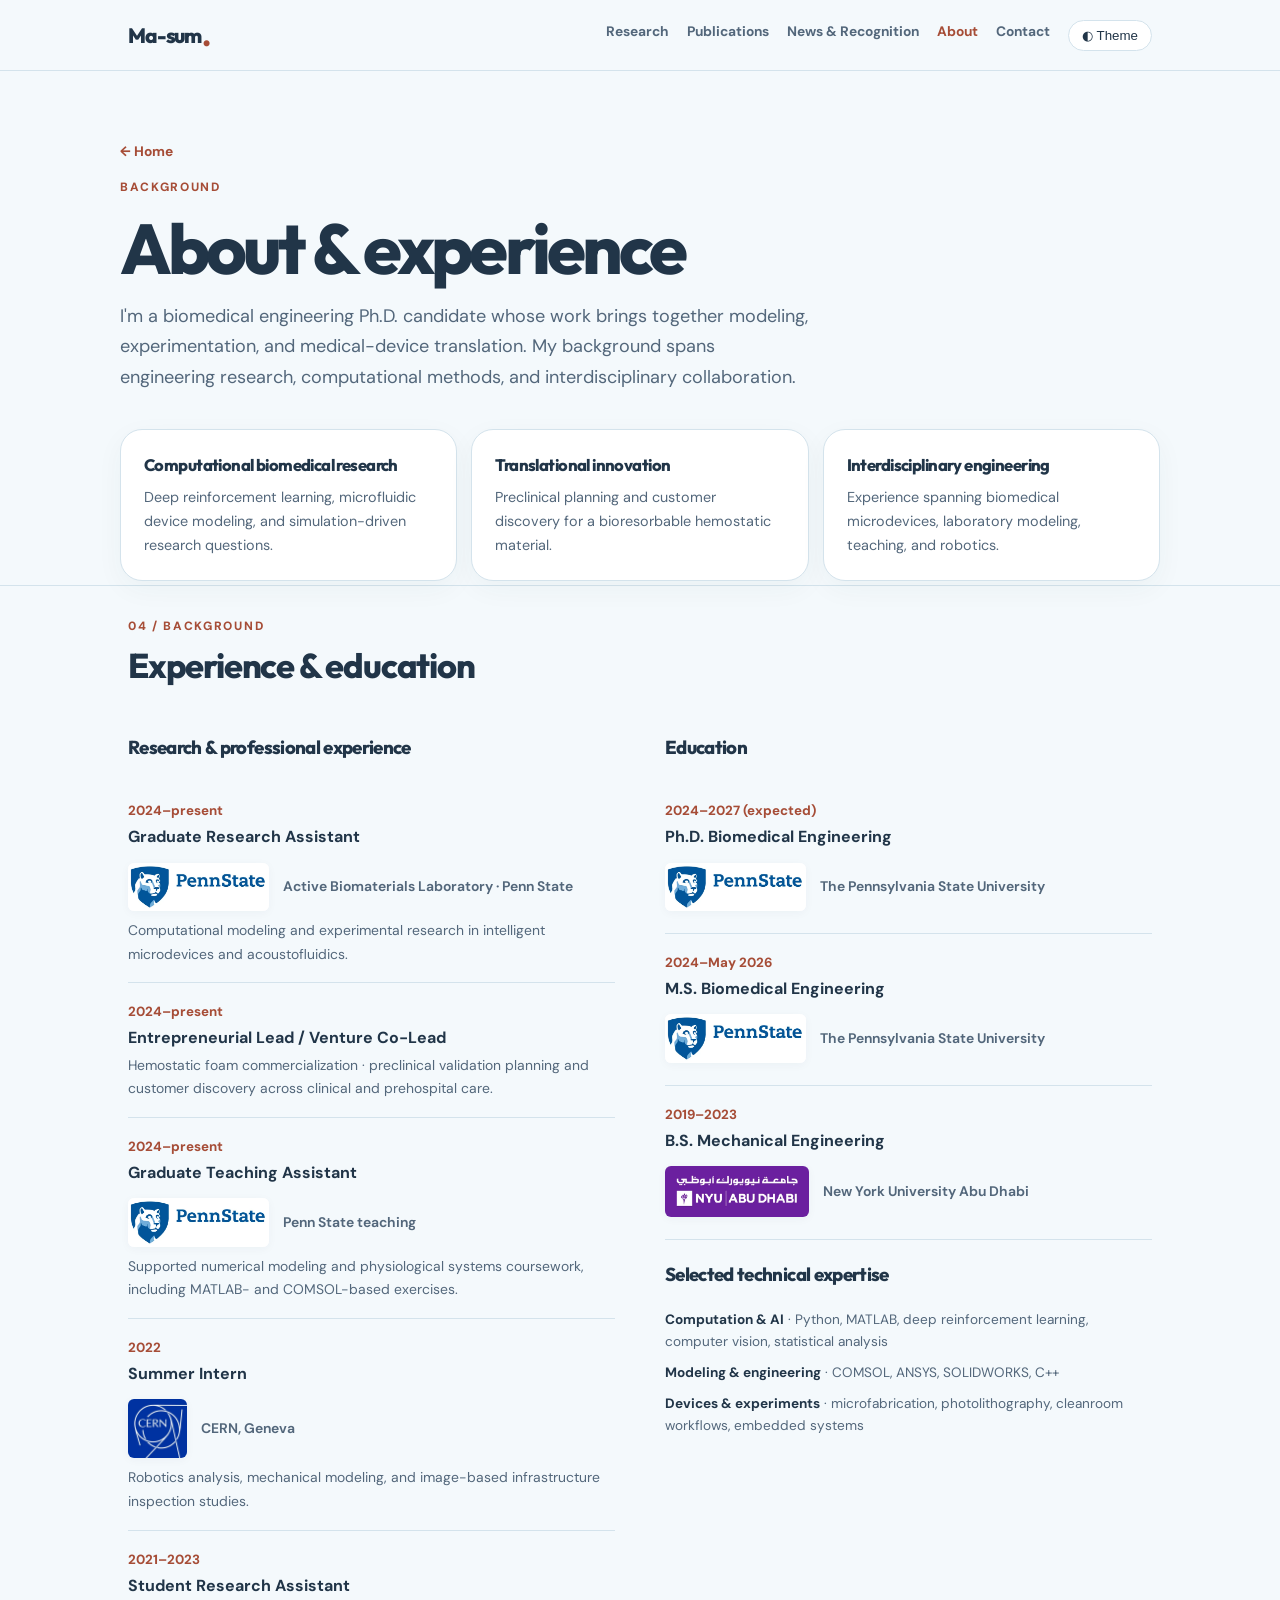
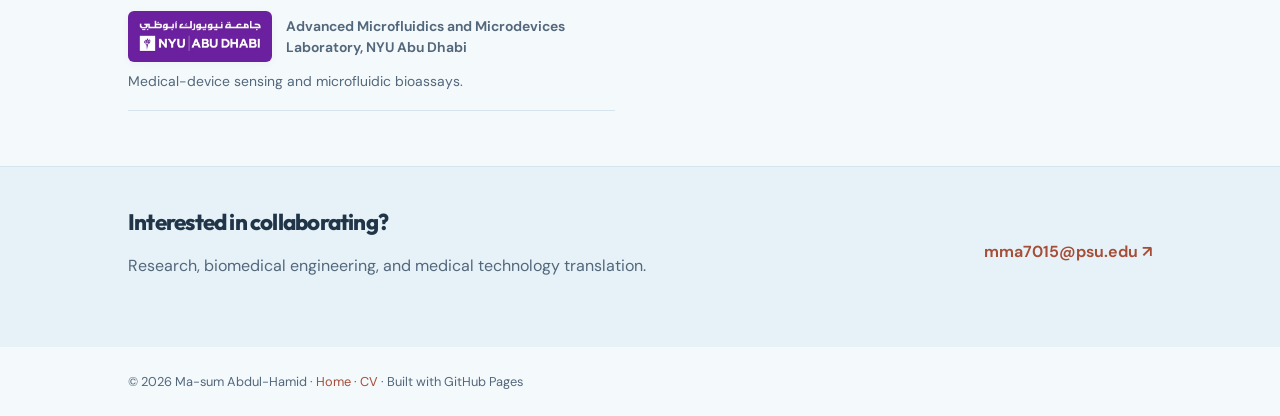
==== about.html @ 43a72d3e "Use supplied school and CERN logos in Experience & Education only" ====
<!doctype html>
<html lang="en"><head><meta charset="utf-8"><meta name="viewport" content="width=device-width,initial-scale=1">
<meta name="description" content="Learn about Ma-sum Abdul-Hamid’s biomedical engineering research, entrepreneurship, technical expertise, education, and professional experience."><title>About, Experience &amp; Education | Ma-sum Abdul-Hamid</title>
<link rel="canonical" href="https://ma-sumabdul-hamid.github.io/about.html"><link rel="icon" type="image/svg+xml" href="assets/site-mark.svg">
<meta name="theme-color" content="#F1F5F9">
<meta property="og:type" content="website"><meta property="og:site_name" content="Ma-sum Abdul-Hamid">
<meta property="og:title" content="About, Experience &amp; Education | Ma-sum Abdul-Hamid"><meta property="og:description" content="Learn about Ma-sum Abdul-Hamid’s biomedical engineering research, entrepreneurship, technical expertise, education, and professional experience.">
<meta property="og:url" content="https://ma-sumabdul-hamid.github.io/about.html"><meta property="og:image" content="https://ma-sumabdul-hamid.github.io/assets/portrait-cartoon-beach.webp"><meta property="og:image:alt" content="Portrait of Ma-sum Abdul-Hamid">
<meta name="twitter:card" content="summary"><meta name="twitter:title" content="About, Experience &amp; Education | Ma-sum Abdul-Hamid"><meta name="twitter:description" content="Learn about Ma-sum Abdul-Hamid’s biomedical engineering research, entrepreneurship, technical expertise, education, and professional experience."><meta name="twitter:image" content="https://ma-sumabdul-hamid.github.io/assets/portrait-cartoon-beach.webp">
<link rel="stylesheet" href="site.css?v=20261101-layout-fix"><script>try{if(localStorage.getItem("theme")==="dark")document.documentElement.classList.add("dark")}catch(e){}document.documentElement.classList.add("nav-js")</script></head><body class="interior-page"><a class="skip" href="#main">Skip to content</a><header><nav class="wrap site-nav" aria-label="Main navigation"><a class="personal-brand" href="index.html" aria-label="Ma-sum Abdul-Hamid, home">Ma-sum<span class="brand-dot">.</span></a><button class="mobile-menu-toggle" id="mobile-menu-toggle" aria-expanded="false" aria-controls="primary-links" aria-label="Open navigation" type="button"><span class="menu-bars" aria-hidden="true"><span></span><span></span><span></span></span><span class="menu-word">Menu</span></button><div class="links" id="primary-links"><a href="research.html">Research</a><a href="publications.html">Publications</a><a href="news.html">News &amp; Recognition</a><a href="about.html" aria-current="page">About</a><a href="index.html#contact">Contact</a><button type="button" id="theme" aria-label="Toggle theme">◐ Theme</button></div></nav></header><main id="main"><div class="interior-hero"><div class="subpage-index-link"><a href="index.html">← Home</a></div><div class="eyebrow">Background</div><h1>About &amp; experience</h1><p>I'm a biomedical engineering Ph.D. candidate whose work brings together modeling, experimentation, and medical-device translation. My background spans engineering research, computational methods, and interdisciplinary collaboration.</p></div><div class="about-overview"><article><h2>Computational biomedical research</h2><p>Deep reinforcement learning, microfluidic device modeling, and simulation-driven research questions.</p></article><article><h2>Translational innovation</h2><p>Preclinical planning and customer discovery for a bioresorbable hemostatic material.</p></article><article><h2>Interdisciplinary engineering</h2><p>Experience spanning biomedical microdevices, laboratory modeling, teaching, and robotics.</p></article></div><section id="background"><div class="wrap"><div class="eyebrow">04 / Background</div><h2>Experience & education</h2><div class="two"><div><h3>Research & professional experience</h3><div class="item"><small>2024–present</small><strong>Graduate Research Assistant</strong><div class="institution-identity"><img class="institution-logo logo-penn-state" src="assets/logo-penn-state.webp" alt="" loading="lazy" decoding="async"><span class="institution-label">Active Biomaterials Laboratory · Penn State</span></div><p>Computational modeling and experimental research in intelligent microdevices and acoustofluidics.</p></div><div class="item"><small>2024–present</small><strong>Entrepreneurial Lead / Venture Co-Lead</strong><p>Hemostatic foam commercialization · preclinical validation planning and customer discovery across clinical and prehospital care.</p></div><div class="item"><small>2024–present</small><strong>Graduate Teaching Assistant</strong><div class="institution-identity"><img class="institution-logo logo-penn-state" src="assets/logo-penn-state.webp" alt="" loading="lazy" decoding="async"><span class="institution-label">Penn State teaching</span></div><p>Supported numerical modeling and physiological systems coursework, including MATLAB- and COMSOL-based exercises.</p></div><div class="item"><small>2022</small><strong>Summer Intern</strong><div class="institution-identity"><img class="institution-logo logo-cern" src="assets/logo-cern.webp" alt="" loading="lazy" decoding="async"><span class="institution-label">CERN, Geneva</span></div><p>Robotics analysis, mechanical modeling, and image-based infrastructure inspection studies.</p></div><div class="item"><small>2021–2023</small><strong>Student Research Assistant</strong><div class="institution-identity"><img class="institution-logo logo-nyu-abu-dhabi" src="assets/logo-nyu-abu-dhabi.webp" alt="" loading="lazy" decoding="async"><span class="institution-label">Advanced Microfluidics and Microdevices Laboratory, NYU Abu Dhabi</span></div><p>Medical-device sensing and microfluidic bioassays.</p></div></div><div><h3>Education</h3><div class="item"><small>2024–2027 (expected)</small><strong>Ph.D. Biomedical Engineering</strong><div class="institution-identity"><img class="institution-logo logo-penn-state" src="assets/logo-penn-state.webp" alt="" loading="lazy" decoding="async"><span class="institution-label">The Pennsylvania State University</span></div></div><div class="item"><small>2024–May 2026</small><strong>M.S. Biomedical Engineering</strong><div class="institution-identity"><img class="institution-logo logo-penn-state" src="assets/logo-penn-state.webp" alt="" loading="lazy" decoding="async"><span class="institution-label">The Pennsylvania State University</span></div></div><div class="item"><small>2019–2023</small><strong>B.S. Mechanical Engineering</strong><div class="institution-identity"><img class="institution-logo logo-nyu-abu-dhabi" src="assets/logo-nyu-abu-dhabi.webp" alt="" loading="lazy" decoding="async"><span class="institution-label">New York University Abu Dhabi</span></div></div><h3>Selected technical expertise</h3><div class="skill-groups"><p><strong>Computation &amp; AI</strong> · Python, MATLAB, deep reinforcement learning, computer vision, statistical analysis</p><p><strong>Modeling &amp; engineering</strong> · COMSOL, ANSYS, SOLIDWORKS, C++</p><p><strong>Devices &amp; experiments</strong> · microfabrication, photolithography, cleanroom workflows, embedded systems</p></div></div></div></div></section>
<section class="footer-panel compact-contact" aria-label="Contact"><div class="wrap"><div><h2>Interested in collaborating?</h2><p class="muted">Research, biomedical engineering, and medical technology translation.</p></div><p class="lead"><a href="mailto:mma7015@psu.edu">mma7015@psu.edu ↗</a></p></div></section></main><footer><div class="wrap">© <span id="year">2026</span> Ma-sum Abdul-Hamid · <a href="index.html">Home</a> · <a href="Ma-sum_Abdul-Hamid_CV_Public.pdf">CV</a> · Built with GitHub Pages</div></footer><script>document.getElementById("year").textContent=new Date().getFullYear();const themeButton=document.getElementById("theme");function syncThemeButton(){const dark=document.documentElement.classList.contains("dark");themeButton.setAttribute("aria-pressed",String(dark));themeButton.setAttribute("aria-label",dark?"Switch to light mode":"Switch to dark mode")}syncThemeButton();themeButton.addEventListener("click",()=>{const dark=document.documentElement.classList.toggle("dark");try{localStorage.setItem("theme",dark?"dark":"light")}catch(e){}syncThemeButton()});</script><script>
/* Compact mobile header: unenhanced browsers retain a visible navigation list. */
(function(){
 const nav=document.querySelector('.site-nav'),button=document.getElementById('mobile-menu-toggle');
 if(!nav||!button)return;
 const links=nav.querySelector('.links');
 function close(){nav.classList.remove('menu-open');button.setAttribute('aria-expanded','false');button.setAttribute('aria-label','Open navigation')}
 button.addEventListener('click',function(){
   const open=nav.classList.toggle('menu-open');
   button.setAttribute('aria-expanded',String(open));
   button.setAttribute('aria-label',open?'Close navigation':'Open navigation');
 });
 if(links)links.querySelectorAll('a').forEach(a=>a.addEventListener('click',close));
 nav.addEventListener('keydown',e=>{if(e.key==='Escape'){close();button.focus()}});
 document.addEventListener('click',e=>{if(!nav.contains(e.target))close()});
})();
</script></body></html>
---- site.css ----
@import url('https://fonts.googleapis.com/css2?family=DM+Sans:wght@400;500;600;700;800&family=Outfit:wght@400;500;600;700;800&display=swap');

:root{--bg:#F1F5F9;--paper:#FFFFFF;--ink:#334155;--mute:#475569;--accent:#B45309;--border:#CBD5E1;--soft:#E2E8F0;--silver:#475569;--silver-wash:#E2E8F0;--silver-border:#94A3B8;--on-accent:#FFFFFF;--portrait-stroke:#64748B;color-scheme:light;font-family:Inter,system-ui,-apple-system,Segoe UI,sans-serif}*{box-sizing:border-box}html{scroll-behavior:smooth;scroll-padding-top:90px}body{margin:0;background:var(--bg);color:var(--ink);line-height:1.65}a{color:var(--accent);text-decoration:none}a:hover{text-decoration:underline}.wrap{max-width:1080px;margin:auto;padding:0 28px}header{position:sticky;top:0;background:var(--bg);border-bottom:1px solid var(--border);z-index:3}nav{display:flex;align-items:center;justify-content:space-between;gap:15px;min-height:70px}.brand{font-weight:800;letter-spacing:-.04em;color:var(--ink)}.brand b{background:var(--accent);color:var(--paper);border-radius:9px;padding:9px;margin-right:9px}nav .links{display:flex;flex-wrap:wrap;gap:18px}nav .links a{color:var(--mute);font-weight:650;font-size:.86rem}button{border:1px solid var(--border);border-radius:25px;background:var(--paper);color:var(--ink);padding:7px 13px;cursor:pointer}h1{font-size:clamp(3rem,6vw,5.2rem);letter-spacing:-.065em;line-height:1.06;margin:16px 0}h1 span{color:var(--accent)}.eyebrow{letter-spacing:.14em;text-transform:uppercase;color:var(--accent);font-weight:800;font-size:.75rem}.lead{font-size:1.35rem;font-weight:650;line-height:1.48}.muted{color:var(--mute)}.hero{padding-top:90px;padding-bottom:90px;display:grid;grid-template-columns:1.5fr 1fr;gap:50px;align-items:center}.actions{display:flex;gap:10px;flex-wrap:wrap;margin-top:23px}.btn{padding:11px 17px;border-radius:9px;font-size:.9rem;font-weight:750}.primary{background:var(--accent);color:var(--paper)}.secondary{border:1px solid var(--border);background:var(--paper);color:var(--ink)}.social{display:flex;flex-wrap:wrap;gap:18px;font-weight:700;font-size:.9rem;margin-top:20px}.illustration{border:1px solid var(--border);border-radius:18px;background:var(--paper);padding:22px;box-shadow:0 14px 45px rgba(16,27,29,.07)}.illustration svg{display:block;width:100%}.aside-label{font-size:.72rem;color:var(--mute);letter-spacing:.12em;text-transform:uppercase;border-top:1px solid var(--border);padding-top:14px}section{padding:65px 0;border-top:1px solid var(--border)}h2{font-size:2.15rem;line-height:1.2;letter-spacing:-.05em;margin:8px 0 27px}.section-top{display:flex;justify-content:space-between;gap:25px}.section-top p{max-width:375px;color:var(--mute);font-size:.9rem}.cards{display:grid;grid-template-columns:repeat(2,1fr);gap:16px}.card{background:var(--paper);border:1px solid var(--border);padding:28px;border-radius:15px}.symbol{display:inline-grid;place-items:center;background:var(--soft);color:var(--accent);font-size:1.4rem;border-radius:12px;width:45px;height:45px}.card h3{margin:20px 0 7px;font-size:1.16rem}.card p{margin:0;color:var(--mute);font-size:.9rem}.tags{margin-top:20px;display:flex;flex-wrap:wrap;gap:7px}.tags span{border-radius:30px;background:var(--soft);color:var(--accent);font-size:.74rem;padding:4px 10px}.pub{border-top:1px solid var(--border);padding:20px 0;display:grid;grid-template-columns:72px 1fr;gap:12px}.pub b{color:var(--accent);font-size:.9rem}.pub h3{font-size:1.05rem;margin:0 0 5px}.pub p{color:var(--mute);font-size:.87rem;margin:3px 0}.two{display:grid;grid-template-columns:1fr 1fr;gap:50px}.item{border-bottom:1px solid var(--border);padding:14px 0}.item small{color:var(--accent);font-weight:750}.item strong{display:block}.item p{color:var(--mute);margin:2px 0;font-size:.87rem}.footer-panel{background:var(--soft)}footer{padding:24px 0;font-size:.8rem;color:var(--mute)}.skip{position:absolute;left:-9999px}.skip:focus{left:10px;top:10px;background:var(--paper);padding:10px;z-index:5}
html.dark{--bg:#0F172A;--paper:#1E293B;--ink:#E2E8F0;--mute:#CBD5E1;--accent:#F59E0B;--border:#475569;--soft:#334155;--silver:#CBD5E1;--silver-wash:#334155;--silver-border:#64748B;--on-accent:#0F172A;--portrait-stroke:#94A3B8;color-scheme:dark}
@media(max-width:760px){nav{align-items:flex-start;flex-direction:column;padding:15px 0}nav .links{gap:10px}.hero,.two,.cards{grid-template-columns:1fr}.hero{padding-top:50px;padding-bottom:55px;gap:30px}.illustration{max-width:450px}.section-top{display:block}section{padding:50px 0}.wrap{padding:0 20px}}@media(max-width:430px){.pub{grid-template-columns:1fr;gap:2px}nav .links a{font-size:.76rem}}
.pub-group{font-size:1.05rem;font-weight:800;letter-spacing:-.015em;margin:15px 0 5px}.conference-group{margin-top:39px}.pub h4{font-size:1.05rem;margin:0 0 6px;line-height:1.45;letter-spacing:-.015em}.pub h4 a{color:var(--ink)}.pub h4 a:hover{color:var(--accent)}.pub p{line-height:1.6}.extra-link{font-size:.84rem;font-weight:700}.year-block{margin-top:20px}.year-block+.year-block{margin-top:38px}.year-head{display:flex;align-items:center;gap:16px;font-size:1.08rem;margin:18px 0 13px;color:var(--accent)}.year-rule{height:1px;flex:1;background:var(--border)}.recognition-grid{display:grid;grid-template-columns:repeat(2,minmax(0,1fr));gap:14px;align-items:start}.news-entry{background:var(--paper);border:1px solid var(--border);border-radius:14px;overflow:hidden;min-width:0}.news-entry summary{position:relative;display:flex;flex-direction:column;gap:4px;padding:19px 47px 19px 20px;cursor:pointer;list-style:none;min-height:129px}.news-entry summary::-webkit-details-marker{display:none}.news-entry summary:hover{background:var(--soft)}.news-entry summary:focus-visible{outline:3px solid var(--accent);outline-offset:-3px}.news-entry[open] summary{border-bottom:1px solid var(--border)}.news-meta{font-size:.73rem;letter-spacing:.08em;text-transform:uppercase;color:var(--accent);font-weight:800}.news-heading{font-size:.96rem;font-weight:800;line-height:1.4;color:var(--ink);letter-spacing:-.018em}.news-teaser{font-size:.82rem;color:var(--mute);line-height:1.5}.news-toggle{position:absolute;right:16px;top:22px;border:1px solid var(--border);border-radius:7px;width:24px;height:24px;text-align:center;line-height:21px;font-weight:750;font-size:1.1rem;color:var(--accent)}.news-entry[open] .news-toggle{transform:rotate(45deg)}.news-details{padding:2px 20px 19px}.news-details p{font-size:.84rem;color:var(--mute);line-height:1.7;margin:13px 0}.news-details a{font-size:.82rem;font-weight:750}@media(max-width:760px){.recognition-grid{grid-template-columns:1fr}.news-entry summary{min-height:auto}}
/* Year browsing: progressively enhanced with JavaScript; all years remain readable without JS. */
.news-navigation[hidden],.year-block[hidden]{display:none!important}
.news-navigation{background:var(--paper);border:1px solid var(--border);border-radius:14px;padding:14px 18px;margin:12px 0 22px}
.news-nav-top{display:flex;align-items:center;justify-content:space-between;gap:18px}
.news-nav-caption{font-weight:750;font-size:.84rem;color:var(--ink)}
.news-nav-caption span{font-weight:450;color:var(--mute);font-size:.76rem}
.news-nav-buttons{display:flex;align-items:center;gap:9px}
.news-year-options{display:flex;gap:5px}
.news-year-choice{border-radius:8px;font-size:.82rem;font-weight:750;color:var(--mute);background:transparent;padding:6px 11px}
.news-year-choice[aria-pressed="true"]{background:var(--accent);border-color:var(--accent);color:var(--bg)}
.news-arrow{border-radius:8px;min-width:38px;min-height:35px;font-size:1.15rem}
.news-arrow:disabled{opacity:.35;cursor:not-allowed}
.news-year-choice:focus-visible,.news-arrow:focus-visible{outline:2px solid var(--accent);outline-offset:2px}
.news-page-indicator{font-size:.76rem!important;color:var(--mute);margin:8px 0 0!important}
.news-navigation + .year-block{margin-top:0}
@media(max-width:760px){.news-nav-top{flex-direction:column;align-items:stretch;gap:10px}.news-nav-caption span{display:block}.news-nav-buttons{justify-content:space-between}.news-year-options{flex:1;justify-content:center}.news-year-choice{flex:1;min-width:0}}



/* Borderless hand-drawn portrait based on the supplied reference artwork */
.hero.wrap{max-width:1360px;display:grid;grid-template-columns:minmax(0,.96fr) minmax(0,1.12fr);align-items:center;gap:8px;padding:20px clamp(22px,4vw,54px) 18px;min-height:790px}
.hero.wrap>div:first-child{min-width:0;position:relative;z-index:1;padding-right:10px}
.hero-portrait{min-width:0;width:100%;display:flex;align-items:center;justify-content:flex-end}
.portrait-figure{position:relative;margin:0;width:min(100%,680px)}
.portrait-frame{position:relative;width:100%;aspect-ratio:773/1100;background:transparent;border:0;box-shadow:none;border-radius:0;overflow:visible;isolation:isolate}
.portrait-frame::before,.portrait-frame::after{display:none!important}
.portrait-layer,.portrait-stroke-svg{position:absolute;inset:0;width:100%;height:100%;display:block}
.portrait-sketch{z-index:1;object-fit:contain;object-position:center;opacity:1}
.portrait-js .portrait-frame:not(.is-complete) .portrait-sketch{opacity:0}
.portrait-stroke-svg{z-index:2;overflow:visible;pointer-events:none;opacity:0}
.portrait-stroke-svg .draw-stroke{fill:none;stroke:var(--portrait-stroke);stroke-linecap:round;stroke-linejoin:round;stroke-dasharray:100;stroke-dashoffset:100;opacity:0;vector-effect:non-scaling-stroke}
.portrait-stroke-svg .draw-outline{stroke-width:1.7;stroke-opacity:.95}
.portrait-stroke-svg .draw-feature{stroke-width:1.35;stroke-opacity:.9}
.portrait-stroke-svg .draw-detail{stroke-width:.75;stroke-opacity:.65}
.portrait-frame.is-drawing .portrait-stroke-svg{animation:portraitStrokesComplete 6.55s linear both}
.portrait-frame.is-drawing .draw-stroke{animation:portraitInkDraw var(--duration) ease-in-out var(--delay) both}
.portrait-frame.is-drawing .portrait-sketch{animation:portraitFinalArtwork 1.65s ease-out 4.75s both}
@keyframes portraitInkDraw{0%{stroke-dashoffset:100;opacity:.2}20%{opacity:1}100%{stroke-dashoffset:0;opacity:1}}
@keyframes portraitStrokesComplete{0%,75%{opacity:1}100%{opacity:0}}
@keyframes portraitFinalArtwork{0%{opacity:0}100%{opacity:1}}
@media(max-width:1000px) and (min-width:761px){.hero.wrap{grid-template-columns:minmax(0,1fr) minmax(0,1fr);gap:4px;min-height:670px}.portrait-figure{width:100%}}
@media(max-width:760px){.hero.wrap{grid-template-columns:1fr;min-height:auto;gap:10px;padding:48px 20px 35px}.hero.wrap>div:first-child{padding-right:0}.hero-portrait{justify-content:center}.portrait-figure{width:min(100%,510px)}.portrait-caption{margin:0 10px 0 0}}
@media(prefers-reduced-motion:reduce){.portrait-frame.is-drawing .draw-stroke,.portrait-frame.is-drawing .portrait-stroke-svg,.portrait-frame.is-drawing .portrait-sketch{animation:none!important}.portrait-frame .portrait-stroke-svg{display:none!important}.portrait-frame .portrait-sketch{opacity:1!important}}
/* Short mobile introduction; desktop continues to use the full biography. */
.mobile-hero-title,.mobile-hero-summary{display:none}
@media(max-width:760px){
  /* The direct children of hero-copy join the hero flex layout,
     allowing the portrait between the heading and short biography. */
  .hero.wrap{display:flex;flex-direction:column;align-items:stretch;gap:0;min-height:0;padding:26px 20px 38px}
  .hero.wrap>.hero-copy{display:contents}
  .hero.wrap>.hero-copy>.eyebrow{order:1;text-align:center;font-size:.7rem;line-height:1.6}
  .hero.wrap>.hero-copy>h1{order:2;text-align:center;font-size:clamp(2.6rem,11vw,4.4rem);line-height:1.07;margin:8px 0 7px;overflow-wrap:normal}
  .hero.wrap>.hero-copy>.mobile-hero-title{display:block;order:3;margin:0;color:var(--ink);font-size:.86rem;font-weight:650;line-height:1.5;text-align:center}
  .hero.wrap>.hero-portrait{order:4;width:100%;justify-content:center;margin:0;align-self:center}
  .hero.wrap>.hero-portrait .portrait-figure{width:min(66vw,315px);max-width:100%}
  .hero.wrap>.hero-copy>p.lead,.hero.wrap>.hero-copy>p.muted{display:none}
  .hero.wrap>.hero-copy>.mobile-hero-summary{display:block;order:5;max-width:440px;margin:0 auto 2px;font-size:.94rem;line-height:1.55;text-align:center;color:var(--mute)}
  .hero.wrap>.hero-copy>.actions{order:6;justify-content:center;margin-top:19px;gap:9px}
  .hero.wrap>.hero-copy>.social{order:7;justify-content:center;margin-top:16px;gap:17px}
}
@media(max-width:360px){
  .hero.wrap>.hero-copy>h1{font-size:clamp(2.3rem,10.5vw,3rem)}
  .hero.wrap>.hero-copy>.actions .btn{font-size:.82rem;padding:10px 12px}
}

/* Arabic header inscription: right-to-left, written grapheme by grapheme. */
header nav.wrap .arabic-brand{
 display:inline-flex;flex:0 1 auto;flex-direction:column;align-items:flex-start;min-width:0;
 color:var(--ink);font-family:"Geeza Pro","Noto Naskh Arabic","Amiri","Traditional Arabic",serif;
 font-size:clamp(15px,1.72vw,19px);font-weight:600;letter-spacing:0;line-height:1.48;
 text-decoration:none;white-space:nowrap;text-align:right;
}
header nav.wrap .arabic-brand:hover{color:var(--accent);text-decoration:none}
header nav.wrap .arabic-brand:focus-visible{outline:2px solid var(--accent);outline-offset:5px}
.arabic-brand-line{position:relative;display:block;direction:rtl;unicode-bidi:isolate;white-space:nowrap}
.arabic-measure{display:block;visibility:hidden;pointer-events:none}
.arabic-ink{position:absolute;inset-block-start:0;inset-inline-start:0;direction:rtl;unicode-bidi:isolate;white-space:nowrap}
@media (min-width:761px) and (max-width:900px){
 header nav.wrap{flex-wrap:wrap;justify-content:center;padding-top:10px;padding-bottom:10px}
 header nav.wrap .links{justify-content:center}
}
@media(max-width:760px){
 header nav.wrap .arabic-brand{font-size:clamp(13px,3.4vw,17px);align-items:flex-start;max-width:100%;line-height:1.5}
}
@media(max-width:355px){header nav.wrap .arabic-brand{font-size:12px}}

/* Small scientific SVG illustrations: all motion is decorative, restrained, and CSS-only. */
.cards.research-cards{grid-template-columns:repeat(6,minmax(0,1fr));gap:16px}
.research-card{grid-column:span 2;min-width:0;display:flex;flex-direction:column;padding:25px 23px 23px}
.research-card:nth-child(4){grid-column:2/span 2}
.research-card:nth-child(5){grid-column:4/span 2}
.research-card .research-icon{width:64px;height:64px;border-radius:14px;display:grid;place-items:center;background:var(--soft);color:var(--accent);flex:none}
.research-icon svg{width:49px;height:49px;overflow:visible}
.research-card h3{font-size:1.08rem;line-height:1.34;margin:17px 0 9px}
.research-card p{line-height:1.64;flex:1}
.research-card .tags{margin-top:17px}
.research-card .tags span{font-size:.7rem}
.research-icon .icon-faint{opacity:.47}
.research-icon .icon-guide{opacity:.28;stroke-dasharray:3 4}
.micro-helix{transform-box:fill-box;transform-origin:center;animation:microPropel 3.5s ease-in-out infinite}
.micro-target{animation:scienceGlow 3.5s ease-in-out infinite}
.acoustic-wave.wave-a{animation:waveResonate 3.2s ease-in-out infinite}
.acoustic-wave.wave-b{animation:waveResonate 3.2s ease-in-out -1.6s infinite}
.acoustic-bead{transform-box:fill-box;transform-origin:center}
.bead-up{animation:particleFocusUp 3.4s ease-in-out infinite}
.bead-down{animation:particleFocusDown 3.4s ease-in-out infinite}
.foam-body{transform-box:fill-box;transform-origin:center bottom;animation:foamExpand 4.2s ease-in-out infinite}
.foam-down{animation:scienceGlow 4.2s ease-in-out infinite}
.sort-gate{transform-box:view-box;transform-origin:29px 32px;animation:gateSwitch 3.9s ease-in-out infinite}
.sort-cell{animation:cellRoute 3.9s ease-in-out infinite}
.sort-scan{animation:scienceGlow 3.9s ease-in-out infinite}
.wbc-nucleus{transform-box:fill-box;transform-origin:center;animation:nucleusPulse 3.6s ease-in-out infinite}
.wbc-node{transform-box:fill-box;transform-origin:center;animation:nodePulse 3.6s ease-in-out infinite}
.wbc-node.n2{animation-delay:.5s}.wbc-node.n3{animation-delay:1s}
.wbc-detect{animation:scienceGlow 3.6s ease-in-out infinite}
@keyframes microPropel{0%,100%{transform:translateX(-3px) rotateY(0deg)}50%{transform:translateX(3px) rotateY(180deg)}}
@keyframes scienceGlow{0%,100%{opacity:.38}50%{opacity:1}}
@keyframes waveResonate{0%,100%{transform:translateY(-1px) scaleY(.74);opacity:.5}50%{transform:translateY(1px) scaleY(1.12);opacity:1}}
@keyframes particleFocusUp{0%,100%{transform:translateY(-1px)}50%{transform:translateY(7px)}}
@keyframes particleFocusDown{0%,100%{transform:translateY(1px)}50%{transform:translateY(-9px)}}
@keyframes foamExpand{0%,100%{transform:scale(.91,.82)}50%{transform:scale(1.06,1.08)}}
@keyframes gateSwitch{0%,35%,100%{transform:rotate(0deg)}50%,85%{transform:rotate(-30deg)}}
@keyframes cellRoute{0%,100%{transform:translate(0,0);opacity:.8}50%{transform:translate(16px,-6px);opacity:1}}
@keyframes nucleusPulse{0%,100%{transform:scale(.96)}50%{transform:scale(1.055)}}
@keyframes nodePulse{0%,100%{opacity:.4;transform:scale(.85)}45%{opacity:1;transform:scale(1.15)}}
@media(min-width:761px) and (max-width:1100px){
.cards.research-cards{grid-template-columns:repeat(2,minmax(0,1fr))}
.research-card,.research-card:nth-child(4),.research-card:nth-child(5){grid-column:auto}
.research-card:last-child{grid-column:1/-1;width:calc((100% - 16px)/2);justify-self:center}
}
@media(max-width:760px){
.cards.research-cards{grid-template-columns:minmax(0,1fr)}
.research-card,.research-card:nth-child(4),.research-card:nth-child(5),.research-card:last-child{grid-column:auto;max-width:none;width:100%}
.research-card{padding:23px}
}
@media(prefers-reduced-motion:reduce){
.research-icon *{animation:none!important;transition:none!important}
}

/* Progressive-enhancement Cover Flow: accessible grid before JavaScript initializes. */
.coverflow{width:100%;max-width:100%;position:relative;margin:6px auto 0}
.coverflow-track{display:grid;grid-template-columns:repeat(2,minmax(0,1fr));gap:16px}
.coverflow .research-card{grid-column:auto;min-width:0;width:100%;display:flex;flex-direction:column;border-radius:20px;overflow:hidden;box-shadow:0 12px 28px rgba(0,0,0,.07);background:radial-gradient(circle at 87% 8%,var(--soft),transparent 46%),var(--paper)}
.coverflow .research-card:last-child{grid-column:1/-1;width:calc((100% - 16px)/2);justify-self:center}
.coverflow .research-card-hit{flex:1;display:flex;flex-direction:column;min-height:100%;color:var(--ink);text-decoration:none;outline-offset:-5px}
.coverflow .research-card-hit:hover{text-decoration:none}
.coverflow .research-card-hit:focus-visible{outline:3px solid var(--accent);border-radius:12px}
.coverflow .research-card-hit .tags{flex:none}
.coverflow .research-card-cta{display:inline-flex;align-items:center;gap:8px;align-self:flex-start;margin-top:20px;border-bottom:1px solid var(--accent);padding-bottom:3px;font-size:.86rem;font-weight:750;color:var(--accent)}
.coverflow .research-card-cta span{transition:transform .25s ease}
.coverflow .research-card-hit:hover .research-card-cta span{transform:translate(3px,-3px)}
.coverflow-controls,.coverflow-position{display:none}
.coverflow:focus-visible{outline:2px solid var(--accent);outline-offset:5px}
.coverflow.is-coverflow .coverflow-track{display:block;position:relative;height:470px;perspective:1150px;isolation:isolate;overflow:hidden;touch-action:pan-y}
.coverflow.is-coverflow .coverflow-track.is-dragging{cursor:grabbing;user-select:none;-webkit-user-select:none}
.coverflow.is-coverflow .coverflow-track.is-gesturing .research-card{transition-duration:.2s,.2s,.2s,.2s}
.coverflow.is-coverflow .research-card,
.coverflow.is-coverflow .research-card:last-child{position:absolute;top:6px;left:50%;width:min(42%,440px);min-height:414px;max-height:450px;margin:0;padding:25px 24px 24px;grid-column:auto;transform-style:preserve-3d;transform-origin:center;will-change:transform,opacity;transition:transform .65s cubic-bezier(.22,.9,.22,1),opacity .5s ease,filter .5s ease,box-shadow .5s ease;cursor:pointer}
.coverflow.is-coverflow .research-card[data-offset="0"]{z-index:5;transform:translateX(-50%) translateZ(70px) rotateY(0deg) scale(1);opacity:1;filter:none;box-shadow:0 22px 50px rgba(0,0,0,.24);pointer-events:auto}
.coverflow.is-coverflow .research-card[data-offset="-1"]{z-index:4;transform:translateX(-142%) translateZ(-50px) rotateY(24deg) scale(.86);opacity:.74;filter:saturate(.75);pointer-events:auto}
.coverflow.is-coverflow .research-card[data-offset="1"]{z-index:4;transform:translateX(42%) translateZ(-50px) rotateY(-24deg) scale(.86);opacity:.74;filter:saturate(.75);pointer-events:auto}
.coverflow.is-coverflow .research-card[data-offset="-2"]{z-index:2;transform:translateX(-232%) translateZ(-150px) rotateY(34deg) scale(.72);opacity:.16;filter:saturate(.5);pointer-events:none}
.coverflow.is-coverflow .research-card[data-offset="2"]{z-index:2;transform:translateX(132%) translateZ(-150px) rotateY(-34deg) scale(.72);opacity:.16;filter:saturate(.5);pointer-events:none}
.coverflow.is-coverflow .research-card[data-offset]:not([data-offset="0"]) .research-icon *{animation-play-state:paused}
.coverflow.is-coverflow .research-card .research-card-hit{min-height:0}
.coverflow.is-coverflow .research-card h3{font-size:1.14rem;line-height:1.3;margin-top:17px}
.coverflow.is-coverflow .research-card p{font-size:.87rem;line-height:1.53}
.coverflow.is-coverflow .research-card .tags{margin-top:13px}
.coverflow.is-coverflow .research-card .research-card-cta{margin-top:16px}
.coverflow.is-coverflow .coverflow-controls{display:flex;align-items:center;justify-content:center;gap:18px;margin-top:3px}
.coverflow-arrow{display:grid;place-items:center;width:42px;height:42px;min-width:42px;border-radius:50%;border:1px solid var(--border);background:var(--paper);color:var(--ink);font-size:1.35rem;transition:border-color .2s,background .2s}
.coverflow-arrow:hover{border-color:var(--accent);background:var(--soft)}
.coverflow-arrow:focus-visible,.coverflow-dot:focus-visible{outline:2px solid var(--accent);outline-offset:3px}
.coverflow-dots{display:flex;align-items:center;justify-content:center;gap:6px}
.coverflow-dot{min-height:38px;min-width:24px;border:0;border-radius:20px;padding:8px;display:grid;place-items:center;background:transparent}
.coverflow-dot span{display:block;width:8px;height:8px;border-radius:8px;background:var(--mute);opacity:.38;transition:width .25s ease,background .25s ease,opacity .25s ease}
.coverflow-dot[aria-pressed="true"] span{width:21px;background:var(--accent);opacity:1}
.coverflow.is-coverflow .coverflow-position{display:block;text-align:center;margin:8px 0 0;font-size:.78rem;letter-spacing:.02em;color:var(--mute)}
@media(max-width:760px){
.coverflow-track{grid-template-columns:1fr}
.coverflow .research-card:last-child{grid-column:auto;width:100%}
.coverflow.is-coverflow .coverflow-track{height:456px}
.coverflow.is-coverflow .research-card,.coverflow.is-coverflow .research-card:last-child{width:min(82vw,390px);min-height:414px;max-height:435px;padding:21px}
.coverflow.is-coverflow .research-card[data-offset="-1"]{transform:translateX(-114%) translateZ(-35px) rotateY(16deg) scale(.87);opacity:.58}
.coverflow.is-coverflow .research-card[data-offset="1"]{transform:translateX(14%) translateZ(-35px) rotateY(-16deg) scale(.87);opacity:.58}
.coverflow.is-coverflow .research-card[data-offset="-2"]{transform:translateX(-200%) translateZ(-120px) rotateY(22deg) scale(.75);opacity:0}
.coverflow.is-coverflow .research-card[data-offset="2"]{transform:translateX(100%) translateZ(-120px) rotateY(-22deg) scale(.75);opacity:0}
.coverflow.is-coverflow .research-card h3{font-size:1.06rem}
.coverflow.is-coverflow .research-card p{font-size:.82rem;line-height:1.52}
.coverflow.is-coverflow .research-card .tags span{font-size:.67rem}
}
@media(max-width:375px){
.coverflow.is-coverflow .coverflow-track{height:480px}
.coverflow.is-coverflow .research-card,.coverflow.is-coverflow .research-card:last-child{min-height:450px;max-height:none}
}
@media(prefers-reduced-motion:reduce){
.coverflow.is-coverflow .research-card,.coverflow-dot span,.coverflow-arrow,.research-card-cta span{transition:none!important}
}

/* Editorial refinement: restrained hierarchy and more balanced first impression */
:root{font-family:Inter,"Segoe UI",system-ui,-apple-system,sans-serif}
h1,h2,h3{font-weight:760}
section{scroll-margin-top:98px}
.hero.wrap{min-height:650px;gap:clamp(10px,2.8vw,44px);padding-top:48px;padding-bottom:43px}
.hero.wrap>.hero-copy{max-width:610px}
.hero.wrap h1{max-width:650px;font-size:clamp(3.2rem,5.5vw,5.7rem);line-height:1.02;letter-spacing:-.065em}
.hero.wrap .lead{font-size:clamp(1.12rem,1.7vw,1.35rem);line-height:1.46;max-width:530px;margin:18px 0 16px}
.hero-desktop-bio{font-size:.95rem;line-height:1.77;max-width:540px}
.hero.wrap .actions{margin-top:23px}
.hero.wrap .social{margin-top:19px}
.hero .portrait-figure{max-width:565px}
section .section-top h2{margin-top:7px}
header nav.wrap .arabic-brand{font-family:"Noto Naskh Arabic","Geeza Pro","Amiri","Traditional Arabic",serif;font-weight:500;line-height:1.6;letter-spacing:0;font-size:clamp(14px,1.6vw,18px)}
header.site-header{isolation:isolate}
.site-nav .mobile-menu-toggle{display:none}
@media(max-width:760px){
 header nav.wrap.site-nav{display:grid;grid-template-columns:minmax(0,1fr) auto;align-items:center;column-gap:10px;row-gap:0;padding:11px 18px 10px;min-height:62px}
 header nav.wrap.site-nav .arabic-brand{max-width:100%;font-size:clamp(12px,3.2vw,16px);line-height:1.45;align-items:flex-start;min-width:0}
 header nav.wrap.site-nav .mobile-menu-toggle{display:flex;align-items:center;gap:8px;padding:9px 10px;border-radius:9px;background:var(--paper);border:1px solid var(--border);color:var(--ink);font-weight:750;font-size:.78rem}
 .mobile-menu-toggle .menu-bars{width:17px;display:flex;flex-direction:column;gap:3px}
 .mobile-menu-toggle .menu-bars span{width:17px;height:1.6px;background:var(--accent);border-radius:3px}
 header nav.wrap.site-nav .links{grid-column:1/-1;display:flex;flex-wrap:wrap;gap:9px 16px;padding:13px 1px 2px;border-top:1px solid var(--border);margin-top:10px;align-items:center}
 header nav.wrap.site-nav .links a{font-size:.82rem}
 .nav-js header nav.wrap.site-nav .links{display:none}
 .nav-js header nav.wrap.site-nav.menu-open .links{display:flex}
 header nav.wrap.site-nav.menu-open .mobile-menu-toggle{border-color:var(--accent)}
 .hero.wrap{min-height:0;gap:0;padding:24px 20px 40px}
 .hero.wrap>.hero-copy>h1{font-size:clamp(2.65rem,10vw,4.3rem);margin:4px 0 8px}
 .hero.wrap>.hero-portrait .portrait-figure{width:min(60vw,290px)}
 .hero.wrap>.hero-copy>.mobile-hero-summary{max-width:420px;font-size:.9rem;line-height:1.6}
 .hero.wrap>.hero-copy>.actions{margin-top:17px}
 .hero.wrap>.hero-copy>.social{margin-top:14px}
}
@media(max-width:370px){header nav.wrap.site-nav .arabic-brand{font-size:11.5px}.hero.wrap>.hero-copy>h1{font-size:clamp(2.35rem,9.7vw,3.3rem)}}
/* Research Cover Flow: quieter side cards, stronger active title and icon */
.coverflow.is-coverflow .research-card,
.coverflow.is-coverflow .research-card:last-child{min-height:405px;max-height:448px;padding:26px 27px}
.coverflow.is-coverflow .coverflow-track{height:464px}
.coverflow.is-coverflow .research-card .research-icon{width:79px;height:79px;border-radius:19px}
.coverflow.is-coverflow .research-card .research-icon svg{width:60px;height:60px}
.coverflow.is-coverflow .research-card h3{font-size:1.28rem;line-height:1.25;margin-top:22px;margin-bottom:11px;letter-spacing:-.028em}
.coverflow.is-coverflow .research-card p{font-size:.93rem;line-height:1.56}
.coverflow.is-coverflow .research-card-cta{font-size:.9rem;font-weight:800;padding-bottom:5px;margin-top:20px}
.coverflow.is-coverflow .research-card[data-offset="-1"],.coverflow.is-coverflow .research-card[data-offset="1"]{opacity:.56;filter:saturate(.56) brightness(.85)}
.coverflow.is-coverflow .research-card[data-offset="0"]{box-shadow:0 24px 68px rgba(0,0,0,.23);border-color:var(--accent)}
.coverflow.is-coverflow .research-card .tags{gap:5px}
.coverflow.is-coverflow .research-card .tags span{font-size:.71rem;padding:4px 9px}
@media(max-width:760px){
.coverflow.is-coverflow .coverflow-track{height:470px}
.coverflow.is-coverflow .research-card,.coverflow.is-coverflow .research-card:last-child{padding:24px 22px;min-height:420px;max-height:448px}
.coverflow.is-coverflow .research-card h3{font-size:1.15rem}
.coverflow.is-coverflow .research-card p{font-size:.85rem;line-height:1.55}
.coverflow.is-coverflow .research-card .research-icon{width:70px;height:70px}
.coverflow.is-coverflow .research-card .research-icon svg{width:54px;height:54px}
}
.news-entry{scroll-margin-top:125px}

/* Two-line name treatment and restored informative biography. */
.hero.wrap .name-first,.hero.wrap .name-last{display:block;white-space:nowrap}
.hero.wrap .name-first{color:var(--ink)}
.hero.wrap .name-last{color:var(--accent)}
.hero.wrap h1{font-size:clamp(3rem,5.0vw,5.25rem);line-height:1.045;margin:12px 0 18px}
.hero.wrap .hero-desktop-bio{max-width:560px;font-size:.93rem;line-height:1.72;margin:0 0 12px}
.hero.wrap .hero-desktop-bio + .hero-desktop-bio{margin-top:7px}
.hero.wrap .actions{margin-top:21px}
@media(max-width:760px){
 .hero.wrap>.hero-copy>h1{font-size:clamp(2.23rem,9.4vw,4rem);line-height:1.065;letter-spacing:-.065em;margin:8px 0 9px}
 .hero.wrap>.hero-copy>.mobile-hero-summary{display:none}
 .hero.wrap>.hero-copy>p.muted.hero-desktop-bio{display:block;order:5;max-width:440px;margin:10px auto 0;text-align:left;font-size:.91rem;line-height:1.66;padding:0 2px}
 .hero.wrap>.hero-copy>p.muted.hero-desktop-bio + p.muted.hero-desktop-bio{margin-top:12px}
 .hero.wrap>.hero-copy>.actions{margin-top:22px}
}
@media(max-width:370px){
 .hero.wrap>.hero-copy>h1{font-size:clamp(2.13rem,9vw,3.3rem)}
}

/* Unified midnight-navy–ice-blue–silver visual language in light and dark modes. */
::selection{background:var(--silver-wash);color:var(--ink)}
body,header,.card,.news-entry,.news-navigation,.item,.btn,.footer-panel{transition:background-color .24s ease,color .24s ease,border-color .24s ease}
.btn.primary{background:var(--accent);color:var(--on-accent);border:1px solid transparent}
.btn.primary:hover{filter:brightness(.95);text-decoration:none}
.btn.primary:focus-visible,.btn.secondary:focus-visible{outline:2px solid var(--silver);outline-offset:3px}
header nav.wrap .arabic-brand{color:var(--silver)}
header nav.wrap .arabic-brand:hover{color:var(--accent)}
.site-nav .links a:hover,.social a:hover{color:var(--silver)}
#news>.wrap>.eyebrow,.news-meta,.year-head{color:var(--silver)}
.news-entry[open]{border-color:var(--silver-border)}
.news-entry[open] summary{background:var(--silver-wash)}
.news-entry[open] .news-toggle{border-color:var(--silver-border);color:var(--silver)}
.news-entry summary:hover{background:var(--soft)}
.news-year-choice[aria-pressed="true"]{background:var(--accent);border-color:var(--accent);color:var(--on-accent)}
.pub b{color:var(--silver)}
.coverflow.is-coverflow .research-card[data-offset="0"]{border-top:2px solid var(--silver);border-right-color:var(--border);border-bottom-color:var(--border);border-left-color:var(--border)}
.coverflow.is-coverflow .coverflow-position{color:var(--silver)}
.coverflow.is-coverflow .research-card .research-icon{border:1px solid var(--border)}
@media(prefers-reduced-motion:reduce){body,header,.card,.news-entry,.news-navigation,.item,.btn,.footer-panel{transition:none!important}}


/* Light-mode portrait uses only the source sketch. Never add positioned
   pupil or hair overlays: the source art and SVG viewBox have different
   intrinsic layouts, and those patches can drift or become visible as shadows.
   The subtle tonal adjustment is applied uniformly to the image pixels. */
html:not(.dark) .portrait-frame .portrait-sketch{
  filter:grayscale(.16) contrast(1.13);
}
/* Light-mode-only graphite pupil fills, carefully positioned within the
   irises in the native 773 x 1100 portrait coordinates. Multiply blending
   retains the original ink strokes while filling transparent/light gaps.
   Never show this layer in dark mode. */
.portrait-pupil-retouch{position:absolute;inset:0;width:100%;height:100%;display:none;z-index:2;pointer-events:none;opacity:0;mix-blend-mode:multiply}
html:not(.dark) .portrait-frame .portrait-pupil-retouch{display:block}
html:not(.dark) .portrait-frame.is-complete .portrait-pupil-retouch{opacity:1}
html:not(.dark) .portrait-frame.is-drawing .portrait-pupil-retouch{animation:portraitFinalArtwork 1.65s ease-out 4.75s both}
html:not(.dark) .portrait-frame:not(.is-drawing):not(.is-complete) .portrait-pupil-retouch{opacity:1}
@media(prefers-reduced-motion:reduce){html:not(.dark) .portrait-frame .portrait-pupil-retouch{opacity:1!important;animation:none!important}}

/* Research portfolio structure and quicker portrait reveal. */
@media(min-width:1001px){.hero.wrap{min-height:620px;padding-top:22px;padding-bottom:24px}.hero.wrap h1{margin-top:9px}}
@media(min-width:761px) and (max-width:1000px){.hero.wrap{min-height:590px;padding-top:22px;padding-bottom:24px}}
.portrait-js .portrait-frame:not(.is-complete) .portrait-sketch{opacity:1}
.portrait-frame.is-drawing .portrait-stroke-svg{display:none}
.portrait-frame.is-drawing .portrait-sketch{animation:portraitFinalArtwork .85s ease-out both}
html:not(.dark) .portrait-frame.is-drawing .portrait-pupil-retouch{animation:portraitFinalArtwork .85s ease-out both}
.research-pillars{display:grid;grid-template-columns:repeat(3,minmax(0,1fr));gap:13px;margin:16px 0 17px}
.research-pillar{min-width:0;background:var(--paper);border:1px solid var(--border);border-radius:15px;padding:20px 19px 18px;display:flex;flex-direction:column}
.pillar-number{font-size:.7rem;font-weight:850;letter-spacing:.12em;color:var(--accent)}
.research-pillar h3{font-size:1.03rem;letter-spacing:-.025em;line-height:1.3;margin:8px 0}
.research-pillar p{font-size:.84rem;line-height:1.56;color:var(--mute);margin:0 0 14px;flex:1}
.pillar-links{display:flex;align-items:center;flex-wrap:wrap;gap:7px 14px}
.pillar-links a{font-size:.79rem;font-weight:750;color:var(--accent);text-decoration:underline;text-underline-offset:3px}
.research-carousel-help{color:var(--mute);font-size:.81rem;line-height:1.5;margin:4px 0 9px}
.pub-summary{color:var(--mute);font-size:.87rem;margin:7px 0 8px!important;line-height:1.6}
.pub-summary strong{color:var(--ink)}
.news-archive{margin:18px 0 0;border:1px solid var(--border);background:var(--paper);border-radius:12px;padding:0 16px 14px}
.news-archive>summary{padding:14px 0;font-weight:750;color:var(--accent);font-size:.88rem;cursor:pointer}
.news-archive>summary:focus-visible{outline:2px solid var(--accent);outline-offset:3px}
.news-archive>.recognition-grid{padding-top:6px}
.skill-groups p{color:var(--mute);font-size:.85rem;line-height:1.57;margin:10px 0}
.skill-groups strong{color:var(--ink)}
@media(max-width:850px){.research-pillars{grid-template-columns:1fr 1fr}.research-pillar:last-child{grid-column:1/-1}}
@media(max-width:560px){.research-pillars{grid-template-columns:1fr}.research-pillar:last-child{grid-column:auto}.research-pillar{padding:17px}}

@media(min-width:761px){.hero.wrap .portrait-figure{width:min(100%,445px)}}

/* Shared inner-page and homepage preview components. */
.interior-hero{max-width:1140px;margin:0 auto;padding:66px clamp(22px,4vw,50px) 36px}
.interior-hero .eyebrow{margin:0 0 12px}
.interior-hero h1{font-size:clamp(2.6rem,5.5vw,4.6rem);line-height:1.08;letter-spacing:-.055em;margin:0 0 15px}
.interior-hero p{max-width:690px;font-size:clamp(1rem,1.5vw,1.13rem);color:var(--mute);line-height:1.7;margin:0}
.interior-hero .hero-link{display:inline-flex;color:var(--accent);font-weight:750;margin-top:16px;text-decoration:underline;text-underline-offset:4px}
.interior-note{max-width:1140px;margin:0 auto;padding:0 clamp(22px,4vw,50px) 8px;color:var(--mute);font-size:.85rem}
.home-preview{padding-top:54px;padding-bottom:58px;border-top:1px solid var(--border)}
.home-preview .section-top{margin-bottom:18px}
.home-preview .section-top p{max-width:570px}
.preview-grid{display:grid;grid-template-columns:repeat(3,minmax(0,1fr));gap:15px;margin:18px 0}
.preview-card{display:flex;flex-direction:column;min-width:0;background:var(--paper);border:1px solid var(--border);border-radius:17px;padding:22px}
.preview-card .preview-meta{font-size:.72rem;letter-spacing:.035em;color:var(--accent);font-weight:800;text-transform:uppercase;margin:0 0 10px}
.preview-card h3{margin:0 0 10px;font-size:1.06rem;line-height:1.4;letter-spacing:-.02em}
.preview-card p{color:var(--mute);font-size:.88rem;line-height:1.65;margin:0 0 13px}
.preview-card a{color:var(--accent);font-size:.86rem;font-weight:760;text-decoration:none;margin-top:auto}
.preview-card a:hover{text-decoration:underline}
.preview-links{margin-top:20px}
.preview-links a{display:inline-flex;padding:11px 16px;border-radius:9px;border:1px solid var(--border);font-size:.86rem;font-weight:800;color:var(--accent);text-decoration:none;background:var(--paper)}
.preview-links a:hover{border-color:var(--accent);text-decoration:none}
.home-preview .research-pillars{margin-top:15px}
.about-overview{max-width:1140px;margin:0 auto;padding:0 clamp(22px,4vw,50px) 28px;display:grid;grid-template-columns:repeat(3,minmax(0,1fr));gap:14px}
.about-overview article{border:1px solid var(--border);border-radius:15px;background:var(--paper);padding:23px}
.about-overview h2{font-size:1.04rem;line-height:1.4;margin:0 0 10px}
.about-overview p{margin:0;color:var(--mute);line-height:1.65;font-size:.9rem}
.compact-contact{padding:42px 0 52px}
.compact-contact .wrap{display:flex;align-items:center;justify-content:space-between;flex-wrap:wrap;gap:12px}
.compact-contact h2{font-size:1.4rem;margin:0}
.compact-contact .lead{font-size:1rem;margin:0}
.subpage-index-link{margin:0 0 13px}
.subpage-index-link a{font-size:.86rem;font-weight:750;color:var(--accent)}
.interior-page #research>.wrap,.interior-page #publications>.wrap,.interior-page #news>.wrap,.interior-page #background>.wrap{padding-top:8px}
.interior-page #research .section-top,.interior-page #publications .section-top,.interior-page #news .section-top{margin-top:0}
.interior-page .coverflow{margin-top:12px}
.interior-page #background{padding-bottom:55px}
.interior-page .news-entry[id],.interior-page .pub[id]{scroll-margin-top:100px}
@media(max-width:860px){.preview-grid,.about-overview{grid-template-columns:repeat(2,minmax(0,1fr))}.about-overview article:last-child{grid-column:1/-1}}
@media(max-width:570px){.interior-hero{padding-top:40px;padding-bottom:24px}.preview-grid,.about-overview{grid-template-columns:1fr}.about-overview article:last-child{grid-column:auto}.home-preview{padding-top:42px;padding-bottom:42px}.preview-card{padding:19px}.compact-contact .wrap{display:block}.compact-contact .lead{margin-top:11px}}

/* Avoid repeating the tall homepage section spacing beneath inner-page introductions. */
.interior-page #research,.interior-page #publications,.interior-page #news,.interior-page #background{padding-top:22px}
.interior-page .section-top h2{margin-top:5px}
.interior-page .interior-hero+.about-overview{padding-bottom:4px}
@media(max-width:570px){.interior-page #research,.interior-page #publications,.interior-page #news,.interior-page #background{padding-top:12px}}


/* November 2026 smiling graphite portrait: no old face-specific trace or pupil overlays. */
.portrait-frame{aspect-ratio:4/5;isolation:auto}
.portrait-frame .portrait-sketch{object-fit:contain;object-position:center;opacity:1;clip-path:none;visibility:visible;backface-visibility:hidden}
html:not(.dark) .portrait-frame .portrait-sketch{mix-blend-mode:multiply;filter:grayscale(1)}
html.dark .portrait-frame .portrait-sketch{mix-blend-mode:normal;filter:grayscale(1) brightness(.64) contrast(1.05);-webkit-mask-image:radial-gradient(ellipse 88% 85% at 50% 43%,#000 60%,transparent 100%);mask-image:radial-gradient(ellipse 88% 85% at 50% 43%,#000 60%,transparent 100%)}
.portrait-js .portrait-frame:not(.is-complete):not(.is-drawing) .portrait-sketch{visibility:hidden}
.portrait-frame.is-drawing .portrait-sketch{animation:portraitPencilSketch 2s linear both;visibility:visible}
.portrait-frame.is-complete .portrait-sketch{visibility:visible;clip-path:none;opacity:1}
@keyframes portraitPencilSketch{
 0%{clip-path:polygon(0 0,0 0,0 100%,0 100%)}
 20%{clip-path:polygon(0 0,25% 0,12% 100%,0 100%)}
 43%{clip-path:polygon(0 0,48% 0,39% 100%,0 100%)}
 67%{clip-path:polygon(0 0,76% 0,65% 100%,0 100%)}
 87%{clip-path:polygon(0 0,100% 0,89% 100%,0 100%)}
 100%{clip-path:polygon(0 0,100% 0,100% 100%,0 100%)}
}
@media(prefers-reduced-motion:reduce){
 .portrait-frame.is-drawing .portrait-sketch{animation:none!important}
 .portrait-js .portrait-frame .portrait-sketch{visibility:visible!important;clip-path:none!important}
}

/* Keep the Arabic phrase hidden until the portrait has decoded and both reveals can start together. */
.portrait-pending .arabic-brand .arabic-ink{visibility:hidden}


/* Coastal personal portfolio refresh: friendly typography, softened surfaces,
   and an authentic sketch-to-full-color cartoon reveal. */
:root{
 --bg:#F4F9FC;--paper:#FFFFFF;--ink:#213548;--mute:#53677B;
 --accent:#A64D37;--border:#D4E3EC;--soft:#E7F2F8;
 --silver:#4C7589;--silver-wash:#E4F0F8;--silver-border:#AFC8D5;
 --on-accent:#FFFFFF;--portrait-stroke:#5D7685;
 color-scheme:light;
}
html.dark{
 --bg:#152535;--paper:#233A4D;--ink:#ECF5F9;--mute:#C4D8E3;
 --accent:#FFB18F;--border:#435F70;--soft:#2C485B;
 --silver:#ADD2E1;--silver-wash:#314F63;--silver-border:#6B94A7;
 --on-accent:#152535;--portrait-stroke:#B1CBD7;
 color-scheme:dark;
}
body{font-family:"DM Sans",system-ui,-apple-system,sans-serif;font-size:1rem;line-height:1.7}
h1,h2,h3,h4,.btn,.personal-brand{font-family:"Outfit","DM Sans",system-ui,sans-serif}
h1,h2,h3,h4{letter-spacing:-.035em}
header{background:var(--bg)}
header nav.wrap.site-nav .arabic-brand.personal-brand,.personal-brand{
 font-family:"Outfit","DM Sans",system-ui,sans-serif;font-size:1.3rem;
 font-weight:800;letter-spacing:-.055em;direction:ltr;line-height:1.25;
 color:var(--ink);white-space:nowrap;text-decoration:none;display:inline-flex;
 align-items:center;padding:5px 0;
}
.personal-brand .brand-dot{color:var(--accent);font-size:1.45em;line-height:.4;margin-left:1px}
.personal-brand:hover{color:var(--accent);text-decoration:none}
.site-nav .links a{font-weight:700}
.site-nav .links a[aria-current="page"]{color:var(--accent)}
.btn,.preview-links a{border-radius:14px}
.primary{background:var(--accent);color:var(--on-accent)}
.hero.wrap{gap:clamp(16px,3.5vw,48px)}
.hero.wrap h1{letter-spacing:-.062em}
.card,.preview-card,.research-pillar,.about-overview article,.news-navigation,.project-aside{
 border-radius:22px;
}
.preview-card,.research-pillar,.about-overview article{
 box-shadow:0 8px 28px rgba(24,59,80,.045);
 transition:transform .2s ease,box-shadow .2s ease;
}
@media(hover:hover){.preview-card:hover,.research-pillar:hover,.about-overview article:hover{
 transform:translateY(-3px);box-shadow:0 13px 28px rgba(24,59,80,.085);
}}
.portrait-stage{
 aspect-ratio:4/5;overflow:hidden;border-radius:clamp(22px,3vw,36px);
 background:#CDE8F9;box-shadow:0 21px 44px rgba(32,68,90,.12);
 isolation:isolate;position:relative;
}
.portrait-stage .portrait-cartoon{
 position:absolute;inset:0;width:100%;height:100%;object-fit:cover;
 display:block;max-width:100%;transform:none;mix-blend-mode:normal;filter:none;
}
.portrait-stage .portrait-sketch-pass{
 z-index:1;filter:grayscale(1) contrast(1.3) brightness(1.09);
 clip-path:inset(0 100% 0 0);opacity:0;
}
.portrait-stage .portrait-color-pass{
 z-index:2;filter:none;clip-path:none;opacity:1;
}
html.portrait-js .portrait-stage:not(.is-complete):not(.is-drawing) .portrait-cartoon{opacity:0}
.portrait-stage.is-drawing .portrait-sketch-pass{
 opacity:1;animation:coastalSketchDraw 1.1s steps(45,end) both;
}
.portrait-stage.is-drawing .portrait-color-pass{
 opacity:1;animation:coastalSketchToColor 2s cubic-bezier(.25,.15,.2,1) both;
}
.portrait-stage.is-drawing::after{
 content:"";position:absolute;inset:0;z-index:3;pointer-events:none;
 background:repeating-linear-gradient(112deg,rgba(41,63,78,.08) 0 1px,transparent 1px 8px);
 mix-blend-mode:multiply;animation:coastalPencilDust 2s linear both;
}
.portrait-stage.is-complete .portrait-sketch-pass{opacity:0;visibility:hidden}
.portrait-stage.is-complete .portrait-color-pass{opacity:1;clip-path:none;visibility:visible}
@keyframes coastalSketchDraw{
 0%{clip-path:inset(0 100% 0 0)}
 100%{clip-path:inset(0 0 0 0)}
}
@keyframes coastalSketchToColor{
 0%,23%{clip-path:inset(0 100% 0 0)}
 100%{clip-path:inset(0 0 0 0)}
}
@keyframes coastalPencilDust{
 0%,30%{opacity:.22}
 65%{opacity:.1}
 100%{opacity:0}
}
@media(prefers-reduced-motion:reduce){
 .portrait-stage .portrait-sketch-pass{display:none!important}
 .portrait-stage .portrait-color-pass{animation:none!important;clip-path:none!important;opacity:1!important}
 .portrait-stage.is-drawing::after{display:none!important}
}
.affiliation-mark{
 display:inline-grid;place-items:center;vertical-align:middle;flex:none;
 min-width:29px;height:29px;padding:0 5px;border-radius:9px;
 font-size:.58rem;letter-spacing:-.025em;font-family:"Outfit",sans-serif;
 line-height:1;font-weight:850;color:#fff;background:#426D91;
 margin-right:8px;box-shadow:0 2px 7px rgba(0,0,0,.07);
}
.mark-psu{background:#123D70;color:white}
.mark-nyu{background:#6B3DA5;color:white}
.mark-cern{background:#1347A2;color:white;font-size:.75rem}
.mark-ieee{background:#00629B;color:white;font-size:.53rem}
.mark-nsf{background:#215B9F;color:white;font-size:.58rem}
.mark-venture{background:#237B76;color:white}
.preview-meta{display:flex;align-items:center;gap:0;flex-wrap:wrap}
.affiliation-name{display:inline-flex;align-items:center;gap:2px}
.item .affiliation-name{margin-top:6px;color:var(--mute);font-size:.85rem;font-weight:650}
.item .affiliation-name .affiliation-mark{min-width:34px;height:34px;border-radius:11px}
.org-strip{display:flex;flex-wrap:wrap;align-items:center;gap:11px;margin-top:22px}
.org-strip .org-item{display:inline-flex;align-items:center;gap:3px;padding:8px 12px;border-radius:14px;background:var(--paper);border:1px solid var(--border);font-weight:750;font-size:.8rem;color:var(--ink)}
.org-strip .org-item .affiliation-mark{width:27px;height:27px}
@media(max-width:760px){
 header nav.wrap.site-nav .arabic-brand.personal-brand{font-size:1.19rem}
 .portrait-stage{border-radius:24px}
 .org-strip{gap:8px}
}
@media(prefers-reduced-motion:reduce){
 .preview-card,.research-pillar,.about-overview article{transform:none!important;transition:none!important}
}


/* Institution identities: user-provided logos only in the About section's Experience & Education. */
.institution-identity{
 display:flex;align-items:center;flex-wrap:wrap;column-gap:14px;row-gap:6px;
 margin:12px 0 8px;min-width:0;
}
.institution-logo{
 display:block;flex:none;object-fit:contain;object-position:center;
 border-radius:6px;max-width:100%;height:auto;
}
.institution-logo.logo-penn-state{width:141px;aspect-ratio:540 / 185;background:white}
.institution-logo.logo-nyu-abu-dhabi{width:144px;aspect-ratio:480 / 170}
.institution-logo.logo-cern{width:59px;aspect-ratio:1}
.institution-label{
 flex:1 1 165px;min-width:0;font-size:.87rem;font-weight:650;
 line-height:1.5;color:var(--mute);
}
#background .item>.institution-identity+p{margin-top:4px}
#background .item .institution-logo{box-shadow:0 2px 10px rgba(31,57,74,.04)}
@media(max-width:500px){
 .institution-logo.logo-penn-state{width:123px}
 .institution-logo.logo-nyu-abu-dhabi{width:128px}
 .institution-logo.logo-cern{width:52px}
 .institution-identity{gap:10px}
}
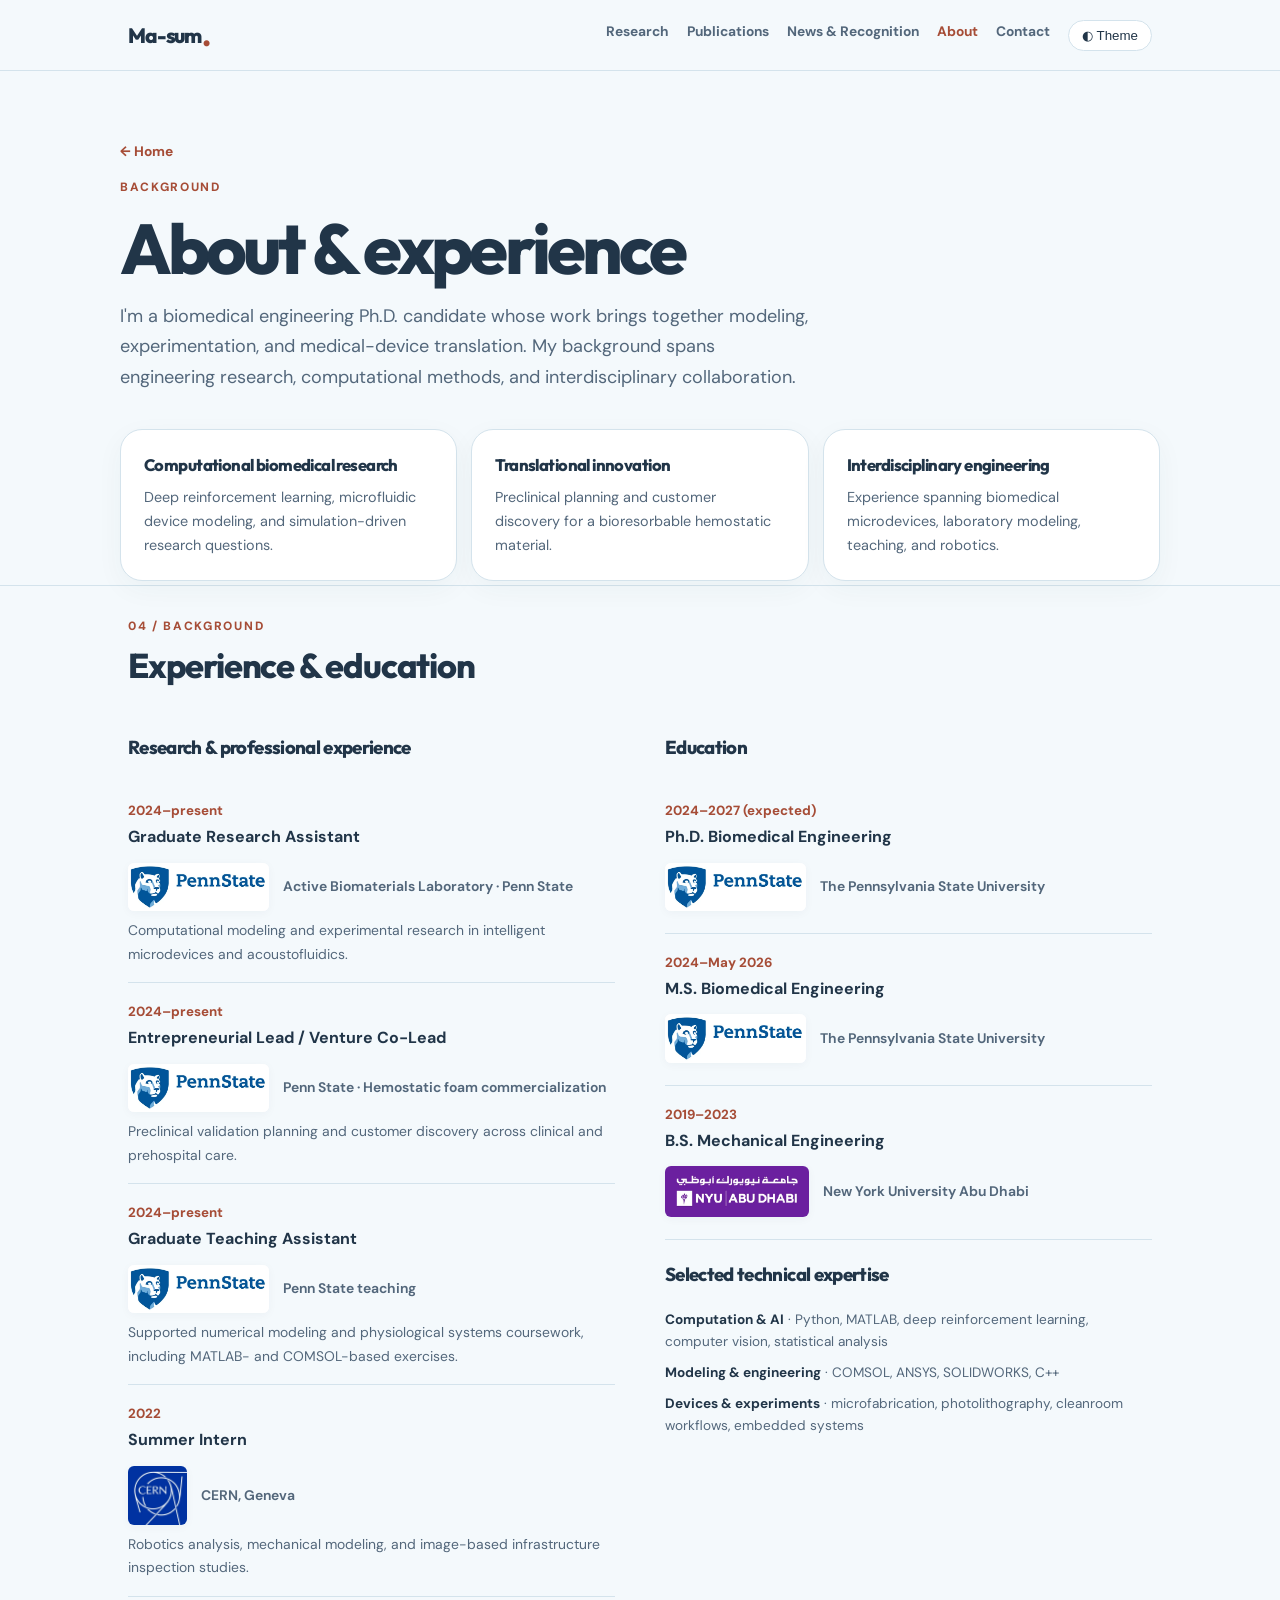
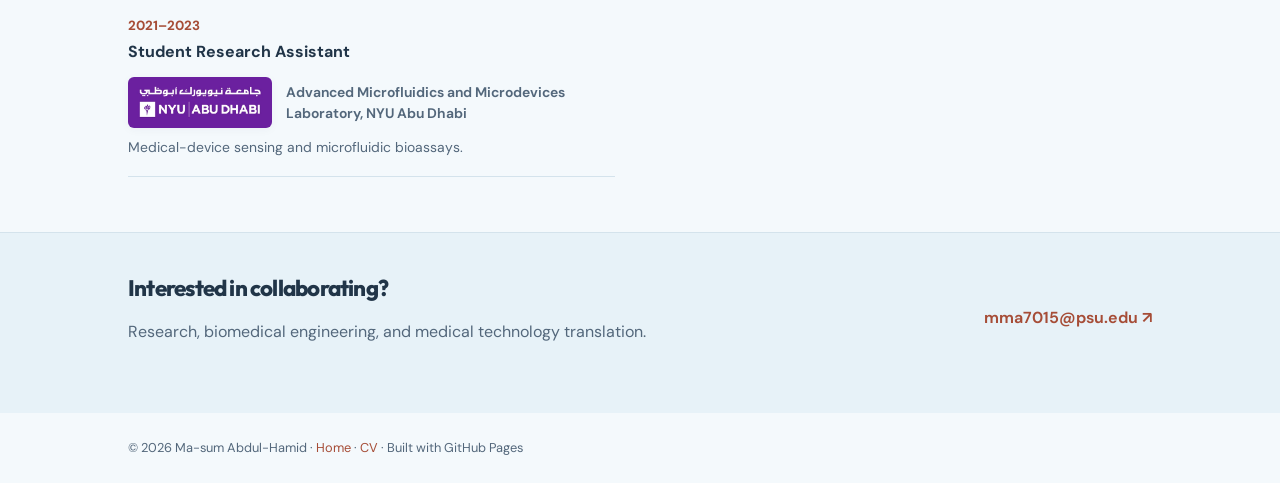
==== commit 30ed305d: "Add Penn State logo to entrepreneurial lead role" ====
--- a/about.html
+++ b/about.html
@@ -7,7 +7,7 @@
 <meta property="og:title" content="About, Experience &amp; Education | Ma-sum Abdul-Hamid"><meta property="og:description" content="Learn about Ma-sum Abdul-Hamid’s biomedical engineering research, entrepreneurship, technical expertise, education, and professional experience.">
 <meta property="og:url" content="https://ma-sumabdul-hamid.github.io/about.html"><meta property="og:image" content="https://ma-sumabdul-hamid.github.io/assets/portrait-cartoon-beach.webp"><meta property="og:image:alt" content="Portrait of Ma-sum Abdul-Hamid">
 <meta name="twitter:card" content="summary"><meta name="twitter:title" content="About, Experience &amp; Education | Ma-sum Abdul-Hamid"><meta name="twitter:description" content="Learn about Ma-sum Abdul-Hamid’s biomedical engineering research, entrepreneurship, technical expertise, education, and professional experience."><meta name="twitter:image" content="https://ma-sumabdul-hamid.github.io/assets/portrait-cartoon-beach.webp">
-<link rel="stylesheet" href="site.css?v=20261101-layout-fix"><script>try{if(localStorage.getItem("theme")==="dark")document.documentElement.classList.add("dark")}catch(e){}document.documentElement.classList.add("nav-js")</script></head><body class="interior-page"><a class="skip" href="#main">Skip to content</a><header><nav class="wrap site-nav" aria-label="Main navigation"><a class="personal-brand" href="index.html" aria-label="Ma-sum Abdul-Hamid, home">Ma-sum<span class="brand-dot">.</span></a><button class="mobile-menu-toggle" id="mobile-menu-toggle" aria-expanded="false" aria-controls="primary-links" aria-label="Open navigation" type="button"><span class="menu-bars" aria-hidden="true"><span></span><span></span><span></span></span><span class="menu-word">Menu</span></button><div class="links" id="primary-links"><a href="research.html">Research</a><a href="publications.html">Publications</a><a href="news.html">News &amp; Recognition</a><a href="about.html" aria-current="page">About</a><a href="index.html#contact">Contact</a><button type="button" id="theme" aria-label="Toggle theme">◐ Theme</button></div></nav></header><main id="main"><div class="interior-hero"><div class="subpage-index-link"><a href="index.html">← Home</a></div><div class="eyebrow">Background</div><h1>About &amp; experience</h1><p>I'm a biomedical engineering Ph.D. candidate whose work brings together modeling, experimentation, and medical-device translation. My background spans engineering research, computational methods, and interdisciplinary collaboration.</p></div><div class="about-overview"><article><h2>Computational biomedical research</h2><p>Deep reinforcement learning, microfluidic device modeling, and simulation-driven research questions.</p></article><article><h2>Translational innovation</h2><p>Preclinical planning and customer discovery for a bioresorbable hemostatic material.</p></article><article><h2>Interdisciplinary engineering</h2><p>Experience spanning biomedical microdevices, laboratory modeling, teaching, and robotics.</p></article></div><section id="background"><div class="wrap"><div class="eyebrow">04 / Background</div><h2>Experience & education</h2><div class="two"><div><h3>Research & professional experience</h3><div class="item"><small>2024–present</small><strong>Graduate Research Assistant</strong><div class="institution-identity"><img class="institution-logo logo-penn-state" src="assets/logo-penn-state.webp" alt="" loading="lazy" decoding="async"><span class="institution-label">Active Biomaterials Laboratory · Penn State</span></div><p>Computational modeling and experimental research in intelligent microdevices and acoustofluidics.</p></div><div class="item"><small>2024–present</small><strong>Entrepreneurial Lead / Venture Co-Lead</strong><p>Hemostatic foam commercialization · preclinical validation planning and customer discovery across clinical and prehospital care.</p></div><div class="item"><small>2024–present</small><strong>Graduate Teaching Assistant</strong><div class="institution-identity"><img class="institution-logo logo-penn-state" src="assets/logo-penn-state.webp" alt="" loading="lazy" decoding="async"><span class="institution-label">Penn State teaching</span></div><p>Supported numerical modeling and physiological systems coursework, including MATLAB- and COMSOL-based exercises.</p></div><div class="item"><small>2022</small><strong>Summer Intern</strong><div class="institution-identity"><img class="institution-logo logo-cern" src="assets/logo-cern.webp" alt="" loading="lazy" decoding="async"><span class="institution-label">CERN, Geneva</span></div><p>Robotics analysis, mechanical modeling, and image-based infrastructure inspection studies.</p></div><div class="item"><small>2021–2023</small><strong>Student Research Assistant</strong><div class="institution-identity"><img class="institution-logo logo-nyu-abu-dhabi" src="assets/logo-nyu-abu-dhabi.webp" alt="" loading="lazy" decoding="async"><span class="institution-label">Advanced Microfluidics and Microdevices Laboratory, NYU Abu Dhabi</span></div><p>Medical-device sensing and microfluidic bioassays.</p></div></div><div><h3>Education</h3><div class="item"><small>2024–2027 (expected)</small><strong>Ph.D. Biomedical Engineering</strong><div class="institution-identity"><img class="institution-logo logo-penn-state" src="assets/logo-penn-state.webp" alt="" loading="lazy" decoding="async"><span class="institution-label">The Pennsylvania State University</span></div></div><div class="item"><small>2024–May 2026</small><strong>M.S. Biomedical Engineering</strong><div class="institution-identity"><img class="institution-logo logo-penn-state" src="assets/logo-penn-state.webp" alt="" loading="lazy" decoding="async"><span class="institution-label">The Pennsylvania State University</span></div></div><div class="item"><small>2019–2023</small><strong>B.S. Mechanical Engineering</strong><div class="institution-identity"><img class="institution-logo logo-nyu-abu-dhabi" src="assets/logo-nyu-abu-dhabi.webp" alt="" loading="lazy" decoding="async"><span class="institution-label">New York University Abu Dhabi</span></div></div><h3>Selected technical expertise</h3><div class="skill-groups"><p><strong>Computation &amp; AI</strong> · Python, MATLAB, deep reinforcement learning, computer vision, statistical analysis</p><p><strong>Modeling &amp; engineering</strong> · COMSOL, ANSYS, SOLIDWORKS, C++</p><p><strong>Devices &amp; experiments</strong> · microfabrication, photolithography, cleanroom workflows, embedded systems</p></div></div></div></div></section>
+<link rel="stylesheet" href="site.css?v=20261101-institution-logos"><script>try{if(localStorage.getItem("theme")==="dark")document.documentElement.classList.add("dark")}catch(e){}document.documentElement.classList.add("nav-js")</script></head><body class="interior-page"><a class="skip" href="#main">Skip to content</a><header><nav class="wrap site-nav" aria-label="Main navigation"><a class="personal-brand" href="index.html" aria-label="Ma-sum Abdul-Hamid, home">Ma-sum<span class="brand-dot">.</span></a><button class="mobile-menu-toggle" id="mobile-menu-toggle" aria-expanded="false" aria-controls="primary-links" aria-label="Open navigation" type="button"><span class="menu-bars" aria-hidden="true"><span></span><span></span><span></span></span><span class="menu-word">Menu</span></button><div class="links" id="primary-links"><a href="research.html">Research</a><a href="publications.html">Publications</a><a href="news.html">News &amp; Recognition</a><a href="about.html" aria-current="page">About</a><a href="index.html#contact">Contact</a><button type="button" id="theme" aria-label="Toggle theme">◐ Theme</button></div></nav></header><main id="main"><div class="interior-hero"><div class="subpage-index-link"><a href="index.html">← Home</a></div><div class="eyebrow">Background</div><h1>About &amp; experience</h1><p>I'm a biomedical engineering Ph.D. candidate whose work brings together modeling, experimentation, and medical-device translation. My background spans engineering research, computational methods, and interdisciplinary collaboration.</p></div><div class="about-overview"><article><h2>Computational biomedical research</h2><p>Deep reinforcement learning, microfluidic device modeling, and simulation-driven research questions.</p></article><article><h2>Translational innovation</h2><p>Preclinical planning and customer discovery for a bioresorbable hemostatic material.</p></article><article><h2>Interdisciplinary engineering</h2><p>Experience spanning biomedical microdevices, laboratory modeling, teaching, and robotics.</p></article></div><section id="background"><div class="wrap"><div class="eyebrow">04 / Background</div><h2>Experience & education</h2><div class="two"><div><h3>Research & professional experience</h3><div class="item"><small>2024–present</small><strong>Graduate Research Assistant</strong><div class="institution-identity"><img class="institution-logo logo-penn-state" src="assets/logo-penn-state.webp" alt="" loading="lazy" decoding="async"><span class="institution-label">Active Biomaterials Laboratory · Penn State</span></div><p>Computational modeling and experimental research in intelligent microdevices and acoustofluidics.</p></div><div class="item"><small>2024–present</small><strong>Entrepreneurial Lead / Venture Co-Lead</strong><div class="institution-identity"><img class="institution-logo logo-penn-state" src="assets/logo-penn-state.webp" alt="" loading="lazy" decoding="async"><span class="institution-label">Penn State · Hemostatic foam commercialization</span></div><p>Preclinical validation planning and customer discovery across clinical and prehospital care.</p></div><div class="item"><small>2024–present</small><strong>Graduate Teaching Assistant</strong><div class="institution-identity"><img class="institution-logo logo-penn-state" src="assets/logo-penn-state.webp" alt="" loading="lazy" decoding="async"><span class="institution-label">Penn State teaching</span></div><p>Supported numerical modeling and physiological systems coursework, including MATLAB- and COMSOL-based exercises.</p></div><div class="item"><small>2022</small><strong>Summer Intern</strong><div class="institution-identity"><img class="institution-logo logo-cern" src="assets/logo-cern.webp" alt="" loading="lazy" decoding="async"><span class="institution-label">CERN, Geneva</span></div><p>Robotics analysis, mechanical modeling, and image-based infrastructure inspection studies.</p></div><div class="item"><small>2021–2023</small><strong>Student Research Assistant</strong><div class="institution-identity"><img class="institution-logo logo-nyu-abu-dhabi" src="assets/logo-nyu-abu-dhabi.webp" alt="" loading="lazy" decoding="async"><span class="institution-label">Advanced Microfluidics and Microdevices Laboratory, NYU Abu Dhabi</span></div><p>Medical-device sensing and microfluidic bioassays.</p></div></div><div><h3>Education</h3><div class="item"><small>2024–2027 (expected)</small><strong>Ph.D. Biomedical Engineering</strong><div class="institution-identity"><img class="institution-logo logo-penn-state" src="assets/logo-penn-state.webp" alt="" loading="lazy" decoding="async"><span class="institution-label">The Pennsylvania State University</span></div></div><div class="item"><small>2024–May 2026</small><strong>M.S. Biomedical Engineering</strong><div class="institution-identity"><img class="institution-logo logo-penn-state" src="assets/logo-penn-state.webp" alt="" loading="lazy" decoding="async"><span class="institution-label">The Pennsylvania State University</span></div></div><div class="item"><small>2019–2023</small><strong>B.S. Mechanical Engineering</strong><div class="institution-identity"><img class="institution-logo logo-nyu-abu-dhabi" src="assets/logo-nyu-abu-dhabi.webp" alt="" loading="lazy" decoding="async"><span class="institution-label">New York University Abu Dhabi</span></div></div><h3>Selected technical expertise</h3><div class="skill-groups"><p><strong>Computation &amp; AI</strong> · Python, MATLAB, deep reinforcement learning, computer vision, statistical analysis</p><p><strong>Modeling &amp; engineering</strong> · COMSOL, ANSYS, SOLIDWORKS, C++</p><p><strong>Devices &amp; experiments</strong> · microfabrication, photolithography, cleanroom workflows, embedded systems</p></div></div></div></div></section>
 <section class="footer-panel compact-contact" aria-label="Contact"><div class="wrap"><div><h2>Interested in collaborating?</h2><p class="muted">Research, biomedical engineering, and medical technology translation.</p></div><p class="lead"><a href="mailto:mma7015@psu.edu">mma7015@psu.edu ↗</a></p></div></section></main><footer><div class="wrap">© <span id="year">2026</span> Ma-sum Abdul-Hamid · <a href="index.html">Home</a> · <a href="Ma-sum_Abdul-Hamid_CV_Public.pdf">CV</a> · Built with GitHub Pages</div></footer><script>document.getElementById("year").textContent=new Date().getFullYear();const themeButton=document.getElementById("theme");function syncThemeButton(){const dark=document.documentElement.classList.contains("dark");themeButton.setAttribute("aria-pressed",String(dark));themeButton.setAttribute("aria-label",dark?"Switch to light mode":"Switch to dark mode")}syncThemeButton();themeButton.addEventListener("click",()=>{const dark=document.documentElement.classList.toggle("dark");try{localStorage.setItem("theme",dark?"dark":"light")}catch(e){}syncThemeButton()});</script><script>
 /* Compact mobile header: unenhanced browsers retain a visible navigation list. */
 (function(){
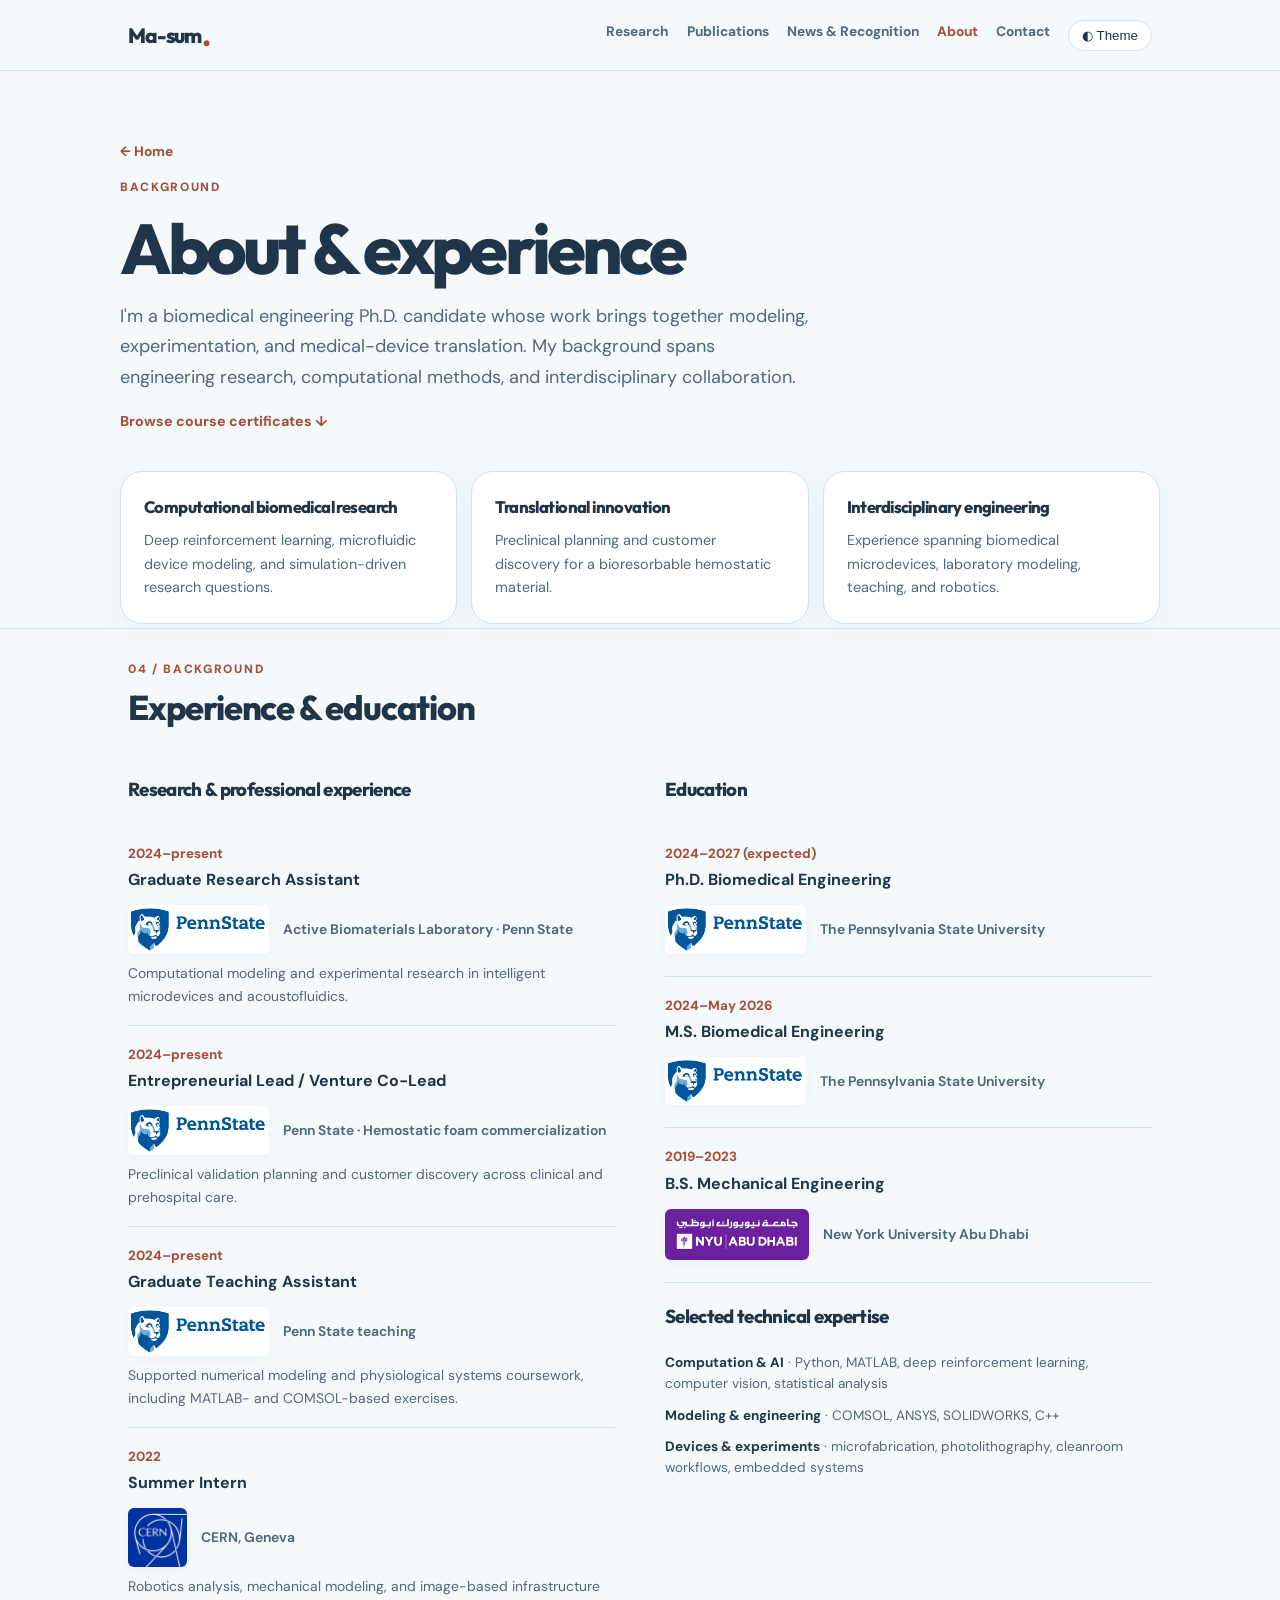
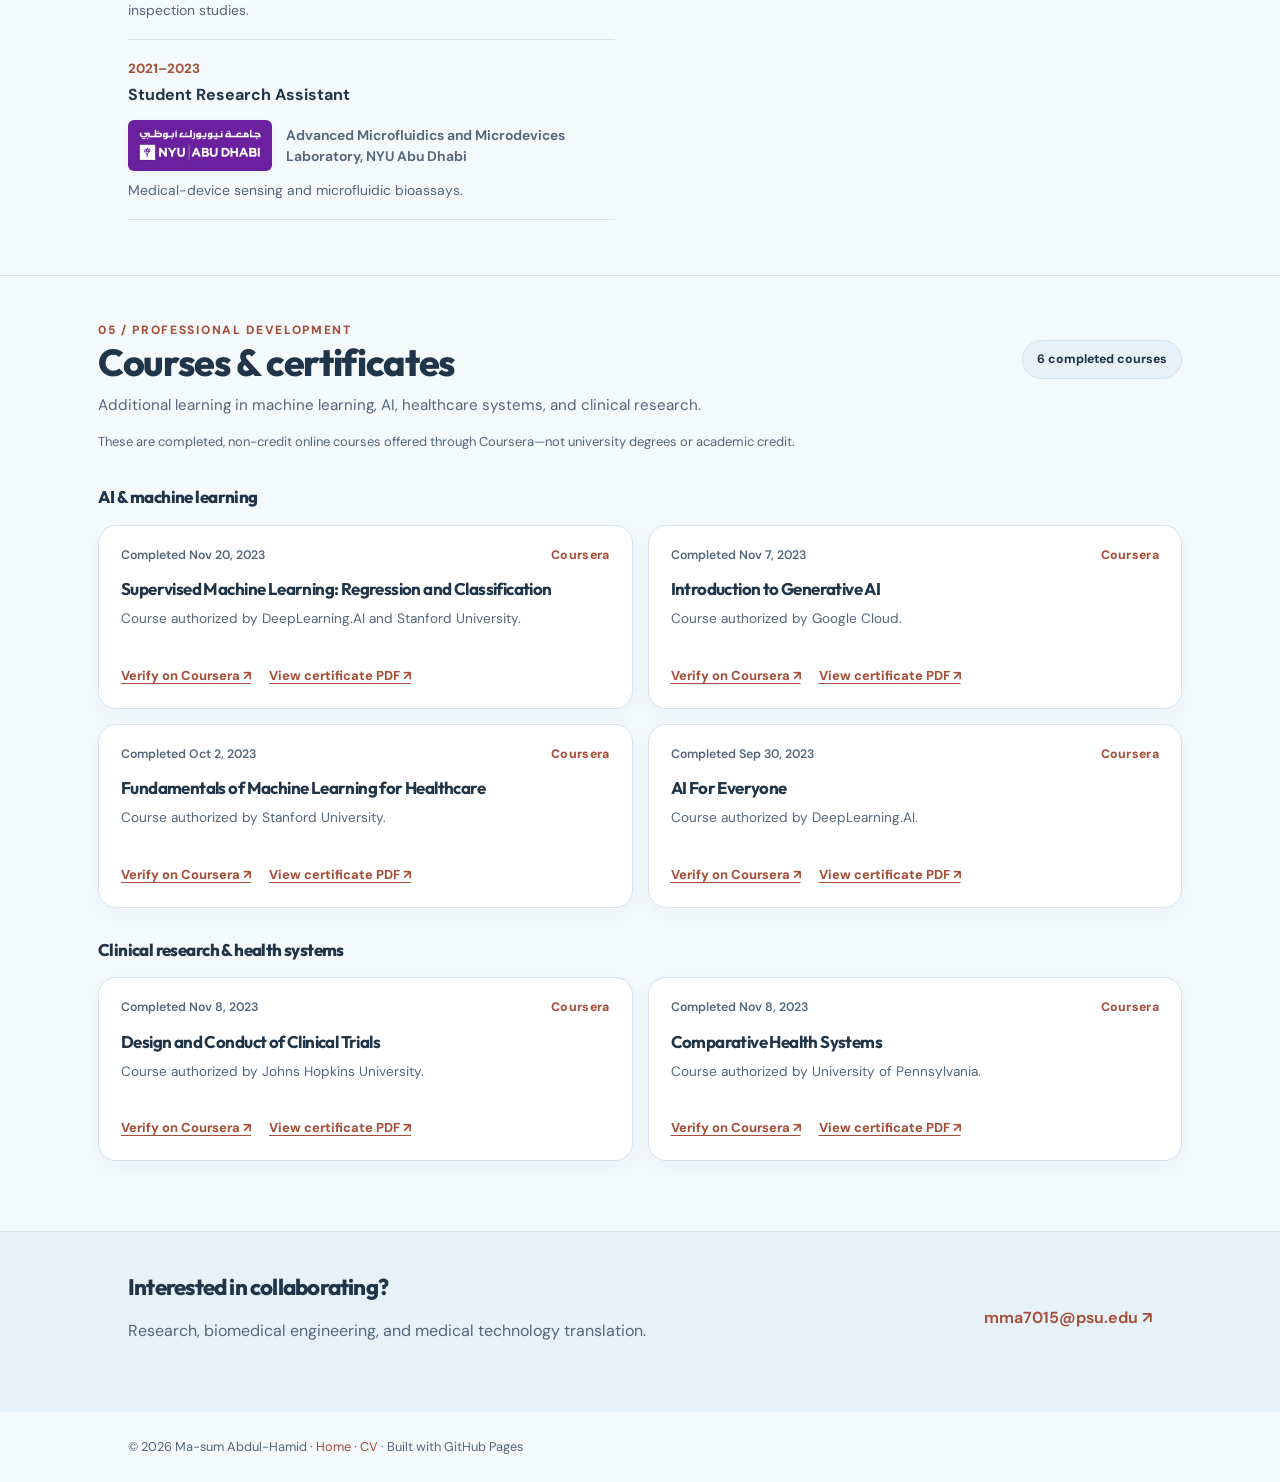
==== commit ae0b27d3: "Feature six Coursera certificates with verification and PDF links on About page" ====
--- a/about.html
+++ b/about.html
@@ -7,7 +7,12 @@
 <meta property="og:title" content="About, Experience &amp; Education | Ma-sum Abdul-Hamid"><meta property="og:description" content="Learn about Ma-sum Abdul-Hamid’s biomedical engineering research, entrepreneurship, technical expertise, education, and professional experience.">
 <meta property="og:url" content="https://ma-sumabdul-hamid.github.io/about.html"><meta property="og:image" content="https://ma-sumabdul-hamid.github.io/assets/portrait-cartoon-beach.webp"><meta property="og:image:alt" content="Portrait of Ma-sum Abdul-Hamid">
 <meta name="twitter:card" content="summary"><meta name="twitter:title" content="About, Experience &amp; Education | Ma-sum Abdul-Hamid"><meta name="twitter:description" content="Learn about Ma-sum Abdul-Hamid’s biomedical engineering research, entrepreneurship, technical expertise, education, and professional experience."><meta name="twitter:image" content="https://ma-sumabdul-hamid.github.io/assets/portrait-cartoon-beach.webp">
-<link rel="stylesheet" href="site.css?v=20261101-institution-logos"><script>try{if(localStorage.getItem("theme")==="dark")document.documentElement.classList.add("dark")}catch(e){}document.documentElement.classList.add("nav-js")</script></head><body class="interior-page"><a class="skip" href="#main">Skip to content</a><header><nav class="wrap site-nav" aria-label="Main navigation"><a class="personal-brand" href="index.html" aria-label="Ma-sum Abdul-Hamid, home">Ma-sum<span class="brand-dot">.</span></a><button class="mobile-menu-toggle" id="mobile-menu-toggle" aria-expanded="false" aria-controls="primary-links" aria-label="Open navigation" type="button"><span class="menu-bars" aria-hidden="true"><span></span><span></span><span></span></span><span class="menu-word">Menu</span></button><div class="links" id="primary-links"><a href="research.html">Research</a><a href="publications.html">Publications</a><a href="news.html">News &amp; Recognition</a><a href="about.html" aria-current="page">About</a><a href="index.html#contact">Contact</a><button type="button" id="theme" aria-label="Toggle theme">◐ Theme</button></div></nav></header><main id="main"><div class="interior-hero"><div class="subpage-index-link"><a href="index.html">← Home</a></div><div class="eyebrow">Background</div><h1>About &amp; experience</h1><p>I'm a biomedical engineering Ph.D. candidate whose work brings together modeling, experimentation, and medical-device translation. My background spans engineering research, computational methods, and interdisciplinary collaboration.</p></div><div class="about-overview"><article><h2>Computational biomedical research</h2><p>Deep reinforcement learning, microfluidic device modeling, and simulation-driven research questions.</p></article><article><h2>Translational innovation</h2><p>Preclinical planning and customer discovery for a bioresorbable hemostatic material.</p></article><article><h2>Interdisciplinary engineering</h2><p>Experience spanning biomedical microdevices, laboratory modeling, teaching, and robotics.</p></article></div><section id="background"><div class="wrap"><div class="eyebrow">04 / Background</div><h2>Experience & education</h2><div class="two"><div><h3>Research & professional experience</h3><div class="item"><small>2024–present</small><strong>Graduate Research Assistant</strong><div class="institution-identity"><img class="institution-logo logo-penn-state" src="assets/logo-penn-state.webp" alt="" loading="lazy" decoding="async"><span class="institution-label">Active Biomaterials Laboratory · Penn State</span></div><p>Computational modeling and experimental research in intelligent microdevices and acoustofluidics.</p></div><div class="item"><small>2024–present</small><strong>Entrepreneurial Lead / Venture Co-Lead</strong><div class="institution-identity"><img class="institution-logo logo-penn-state" src="assets/logo-penn-state.webp" alt="" loading="lazy" decoding="async"><span class="institution-label">Penn State · Hemostatic foam commercialization</span></div><p>Preclinical validation planning and customer discovery across clinical and prehospital care.</p></div><div class="item"><small>2024–present</small><strong>Graduate Teaching Assistant</strong><div class="institution-identity"><img class="institution-logo logo-penn-state" src="assets/logo-penn-state.webp" alt="" loading="lazy" decoding="async"><span class="institution-label">Penn State teaching</span></div><p>Supported numerical modeling and physiological systems coursework, including MATLAB- and COMSOL-based exercises.</p></div><div class="item"><small>2022</small><strong>Summer Intern</strong><div class="institution-identity"><img class="institution-logo logo-cern" src="assets/logo-cern.webp" alt="" loading="lazy" decoding="async"><span class="institution-label">CERN, Geneva</span></div><p>Robotics analysis, mechanical modeling, and image-based infrastructure inspection studies.</p></div><div class="item"><small>2021–2023</small><strong>Student Research Assistant</strong><div class="institution-identity"><img class="institution-logo logo-nyu-abu-dhabi" src="assets/logo-nyu-abu-dhabi.webp" alt="" loading="lazy" decoding="async"><span class="institution-label">Advanced Microfluidics and Microdevices Laboratory, NYU Abu Dhabi</span></div><p>Medical-device sensing and microfluidic bioassays.</p></div></div><div><h3>Education</h3><div class="item"><small>2024–2027 (expected)</small><strong>Ph.D. Biomedical Engineering</strong><div class="institution-identity"><img class="institution-logo logo-penn-state" src="assets/logo-penn-state.webp" alt="" loading="lazy" decoding="async"><span class="institution-label">The Pennsylvania State University</span></div></div><div class="item"><small>2024–May 2026</small><strong>M.S. Biomedical Engineering</strong><div class="institution-identity"><img class="institution-logo logo-penn-state" src="assets/logo-penn-state.webp" alt="" loading="lazy" decoding="async"><span class="institution-label">The Pennsylvania State University</span></div></div><div class="item"><small>2019–2023</small><strong>B.S. Mechanical Engineering</strong><div class="institution-identity"><img class="institution-logo logo-nyu-abu-dhabi" src="assets/logo-nyu-abu-dhabi.webp" alt="" loading="lazy" decoding="async"><span class="institution-label">New York University Abu Dhabi</span></div></div><h3>Selected technical expertise</h3><div class="skill-groups"><p><strong>Computation &amp; AI</strong> · Python, MATLAB, deep reinforcement learning, computer vision, statistical analysis</p><p><strong>Modeling &amp; engineering</strong> · COMSOL, ANSYS, SOLIDWORKS, C++</p><p><strong>Devices &amp; experiments</strong> · microfabrication, photolithography, cleanroom workflows, embedded systems</p></div></div></div></div></section>
+<link rel="stylesheet" href="site.css?v=20261101-certificates"><script>try{if(localStorage.getItem("theme")==="dark")document.documentElement.classList.add("dark")}catch(e){}document.documentElement.classList.add("nav-js")</script></head><body class="interior-page"><a class="skip" href="#main">Skip to content</a><header><nav class="wrap site-nav" aria-label="Main navigation"><a class="personal-brand" href="index.html" aria-label="Ma-sum Abdul-Hamid, home">Ma-sum<span class="brand-dot">.</span></a><button class="mobile-menu-toggle" id="mobile-menu-toggle" aria-expanded="false" aria-controls="primary-links" aria-label="Open navigation" type="button"><span class="menu-bars" aria-hidden="true"><span></span><span></span><span></span></span><span class="menu-word">Menu</span></button><div class="links" id="primary-links"><a href="research.html">Research</a><a href="publications.html">Publications</a><a href="news.html">News &amp; Recognition</a><a href="about.html" aria-current="page">About</a><a href="index.html#contact">Contact</a><button type="button" id="theme" aria-label="Toggle theme">◐ Theme</button></div></nav></header><main id="main"><div class="interior-hero"><div class="subpage-index-link"><a href="index.html">← Home</a></div><div class="eyebrow">Background</div><h1>About &amp; experience</h1><p>I'm a biomedical engineering Ph.D. candidate whose work brings together modeling, experimentation, and medical-device translation. My background spans engineering research, computational methods, and interdisciplinary collaboration.</p><p class="certificates-jump"><a href="#certificates">Browse course certificates ↓</a></p></div><div class="about-overview"><article><h2>Computational biomedical research</h2><p>Deep reinforcement learning, microfluidic device modeling, and simulation-driven research questions.</p></article><article><h2>Translational innovation</h2><p>Preclinical planning and customer discovery for a bioresorbable hemostatic material.</p></article><article><h2>Interdisciplinary engineering</h2><p>Experience spanning biomedical microdevices, laboratory modeling, teaching, and robotics.</p></article></div><section id="background"><div class="wrap"><div class="eyebrow">04 / Background</div><h2>Experience & education</h2><div class="two"><div><h3>Research & professional experience</h3><div class="item"><small>2024–present</small><strong>Graduate Research Assistant</strong><div class="institution-identity"><img class="institution-logo logo-penn-state" src="assets/logo-penn-state.webp" alt="" loading="lazy" decoding="async"><span class="institution-label">Active Biomaterials Laboratory · Penn State</span></div><p>Computational modeling and experimental research in intelligent microdevices and acoustofluidics.</p></div><div class="item"><small>2024–present</small><strong>Entrepreneurial Lead / Venture Co-Lead</strong><div class="institution-identity"><img class="institution-logo logo-penn-state" src="assets/logo-penn-state.webp" alt="" loading="lazy" decoding="async"><span class="institution-label">Penn State · Hemostatic foam commercialization</span></div><p>Preclinical validation planning and customer discovery across clinical and prehospital care.</p></div><div class="item"><small>2024–present</small><strong>Graduate Teaching Assistant</strong><div class="institution-identity"><img class="institution-logo logo-penn-state" src="assets/logo-penn-state.webp" alt="" loading="lazy" decoding="async"><span class="institution-label">Penn State teaching</span></div><p>Supported numerical modeling and physiological systems coursework, including MATLAB- and COMSOL-based exercises.</p></div><div class="item"><small>2022</small><strong>Summer Intern</strong><div class="institution-identity"><img class="institution-logo logo-cern" src="assets/logo-cern.webp" alt="" loading="lazy" decoding="async"><span class="institution-label">CERN, Geneva</span></div><p>Robotics analysis, mechanical modeling, and image-based infrastructure inspection studies.</p></div><div class="item"><small>2021–2023</small><strong>Student Research Assistant</strong><div class="institution-identity"><img class="institution-logo logo-nyu-abu-dhabi" src="assets/logo-nyu-abu-dhabi.webp" alt="" loading="lazy" decoding="async"><span class="institution-label">Advanced Microfluidics and Microdevices Laboratory, NYU Abu Dhabi</span></div><p>Medical-device sensing and microfluidic bioassays.</p></div></div><div><h3>Education</h3><div class="item"><small>2024–2027 (expected)</small><strong>Ph.D. Biomedical Engineering</strong><div class="institution-identity"><img class="institution-logo logo-penn-state" src="assets/logo-penn-state.webp" alt="" loading="lazy" decoding="async"><span class="institution-label">The Pennsylvania State University</span></div></div><div class="item"><small>2024–May 2026</small><strong>M.S. Biomedical Engineering</strong><div class="institution-identity"><img class="institution-logo logo-penn-state" src="assets/logo-penn-state.webp" alt="" loading="lazy" decoding="async"><span class="institution-label">The Pennsylvania State University</span></div></div><div class="item"><small>2019–2023</small><strong>B.S. Mechanical Engineering</strong><div class="institution-identity"><img class="institution-logo logo-nyu-abu-dhabi" src="assets/logo-nyu-abu-dhabi.webp" alt="" loading="lazy" decoding="async"><span class="institution-label">New York University Abu Dhabi</span></div></div><h3>Selected technical expertise</h3><div class="skill-groups"><p><strong>Computation &amp; AI</strong> · Python, MATLAB, deep reinforcement learning, computer vision, statistical analysis</p><p><strong>Modeling &amp; engineering</strong> · COMSOL, ANSYS, SOLIDWORKS, C++</p><p><strong>Devices &amp; experiments</strong> · microfabrication, photolithography, cleanroom workflows, embedded systems</p></div></div></div></div></section>
+<section id="certificates" class="certification-section" aria-labelledby="certificates-title"><div class="wrap"><div class="eyebrow">05 / Professional development</div><div class="certificates-heading"><div><h2 id="certificates-title">Courses &amp; certificates</h2><p>Additional learning in machine learning, AI, healthcare systems, and clinical research.</p></div><span class="certificates-total">6 completed courses</span></div><p class="certificates-disclaimer">These are completed, non-credit online courses offered through Coursera—not university degrees or academic credit.</p><h3 class="certificate-category-title">AI &amp; machine learning</h3><div class="certificates-grid"><article class="certificate-card"><div class="certificate-card-meta"><span>Completed Nov 20, 2023</span><span class="certificate-provider">Coursera</span></div><h4>Supervised Machine Learning: Regression and Classification</h4><p>Course authorized by DeepLearning.AI and Stanford University.</p><div class="certificate-links"><a href="https://www.coursera.org/verify/2T9N9FXZ5A25" target="_blank" rel="noopener noreferrer" aria-label="Verify Supervised Machine Learning: Regression and Classification on Coursera">Verify on Coursera ↗</a><a href="assets/certificates/coursera-2T9N9FXZ5A25.pdf" target="_blank" rel="noopener noreferrer" aria-label="View PDF certificate for Supervised Machine Learning: Regression and Classification">View certificate PDF ↗</a></div></article>
+<article class="certificate-card"><div class="certificate-card-meta"><span>Completed Nov 7, 2023</span><span class="certificate-provider">Coursera</span></div><h4>Introduction to Generative AI</h4><p>Course authorized by Google Cloud.</p><div class="certificate-links"><a href="https://www.coursera.org/verify/PGNAW8PS67VN" target="_blank" rel="noopener noreferrer" aria-label="Verify Introduction to Generative AI on Coursera">Verify on Coursera ↗</a><a href="assets/certificates/coursera-PGNAW8PS67VN.pdf" target="_blank" rel="noopener noreferrer" aria-label="View PDF certificate for Introduction to Generative AI">View certificate PDF ↗</a></div></article>
+<article class="certificate-card"><div class="certificate-card-meta"><span>Completed Oct 2, 2023</span><span class="certificate-provider">Coursera</span></div><h4>Fundamentals of Machine Learning for Healthcare</h4><p>Course authorized by Stanford University.</p><div class="certificate-links"><a href="https://www.coursera.org/verify/W3ZNBPEWWZ69" target="_blank" rel="noopener noreferrer" aria-label="Verify Fundamentals of Machine Learning for Healthcare on Coursera">Verify on Coursera ↗</a><a href="assets/certificates/coursera-W3ZNBPEWWZ69.pdf" target="_blank" rel="noopener noreferrer" aria-label="View PDF certificate for Fundamentals of Machine Learning for Healthcare">View certificate PDF ↗</a></div></article>
+<article class="certificate-card"><div class="certificate-card-meta"><span>Completed Sep 30, 2023</span><span class="certificate-provider">Coursera</span></div><h4>AI For Everyone</h4><p>Course authorized by DeepLearning.AI.</p><div class="certificate-links"><a href="https://www.coursera.org/verify/42A6QDWJGDHA" target="_blank" rel="noopener noreferrer" aria-label="Verify AI For Everyone on Coursera">Verify on Coursera ↗</a><a href="assets/certificates/coursera-42A6QDWJGDHA.pdf" target="_blank" rel="noopener noreferrer" aria-label="View PDF certificate for AI For Everyone">View certificate PDF ↗</a></div></article></div><h3 class="certificate-category-title">Clinical research &amp; health systems</h3><div class="certificates-grid"><article class="certificate-card"><div class="certificate-card-meta"><span>Completed Nov 8, 2023</span><span class="certificate-provider">Coursera</span></div><h4>Design and Conduct of Clinical Trials</h4><p>Course authorized by Johns Hopkins University.</p><div class="certificate-links"><a href="https://www.coursera.org/verify/CZC8LM7RFRXY" target="_blank" rel="noopener noreferrer" aria-label="Verify Design and Conduct of Clinical Trials on Coursera">Verify on Coursera ↗</a><a href="assets/certificates/coursera-CZC8LM7RFRXY.pdf" target="_blank" rel="noopener noreferrer" aria-label="View PDF certificate for Design and Conduct of Clinical Trials">View certificate PDF ↗</a></div></article>
+<article class="certificate-card"><div class="certificate-card-meta"><span>Completed Nov 8, 2023</span><span class="certificate-provider">Coursera</span></div><h4>Comparative Health Systems</h4><p>Course authorized by University of Pennsylvania.</p><div class="certificate-links"><a href="https://www.coursera.org/verify/BTTFQ9TYPZTS" target="_blank" rel="noopener noreferrer" aria-label="Verify Comparative Health Systems on Coursera">Verify on Coursera ↗</a><a href="assets/certificates/coursera-BTTFQ9TYPZTS.pdf" target="_blank" rel="noopener noreferrer" aria-label="View PDF certificate for Comparative Health Systems">View certificate PDF ↗</a></div></article></div></div></section>
 <section class="footer-panel compact-contact" aria-label="Contact"><div class="wrap"><div><h2>Interested in collaborating?</h2><p class="muted">Research, biomedical engineering, and medical technology translation.</p></div><p class="lead"><a href="mailto:mma7015@psu.edu">mma7015@psu.edu ↗</a></p></div></section></main><footer><div class="wrap">© <span id="year">2026</span> Ma-sum Abdul-Hamid · <a href="index.html">Home</a> · <a href="Ma-sum_Abdul-Hamid_CV_Public.pdf">CV</a> · Built with GitHub Pages</div></footer><script>document.getElementById("year").textContent=new Date().getFullYear();const themeButton=document.getElementById("theme");function syncThemeButton(){const dark=document.documentElement.classList.contains("dark");themeButton.setAttribute("aria-pressed",String(dark));themeButton.setAttribute("aria-label",dark?"Switch to light mode":"Switch to dark mode")}syncThemeButton();themeButton.addEventListener("click",()=>{const dark=document.documentElement.classList.toggle("dark");try{localStorage.setItem("theme",dark?"dark":"light")}catch(e){}syncThemeButton()});</script><script>
 /* Compact mobile header: unenhanced browsers retain a visible navigation list. */
 (function(){
--- a/site.css
+++ b/site.css
@@ -565,3 +565,26 @@
  .institution-logo.logo-cern{width:52px}
  .institution-identity{gap:10px}
 }
+
+/* Professional development: verified, non-credit online coursework on About page. */
+.certification-section{padding:44px 0 70px;border-top:1px solid var(--border)}
+.certification-section>.wrap{max-width:1140px}
+.certificates-jump{margin-top:12px!important}
+.certificates-jump a{display:inline-flex;color:var(--accent);font-size:.89rem;font-weight:750;text-underline-offset:4px}
+.certificates-heading{display:flex;align-items:flex-start;justify-content:space-between;gap:20px;flex-wrap:wrap;margin-bottom:4px}
+.certificates-heading h2{margin:0 0 9px;font-size:clamp(1.75rem,3.1vw,2.35rem);line-height:1.2;letter-spacing:-.035em}
+.certificates-heading p{margin:0;color:var(--mute);line-height:1.55;font-size:.95rem;max-width:630px}
+.certificates-total{display:inline-flex;align-items:center;background:var(--soft);color:var(--ink);border:1px solid var(--border);border-radius:999px;padding:8px 14px;font-size:.77rem;font-weight:780;white-space:nowrap}
+.certificates-disclaimer{font-size:.81rem;color:var(--mute);line-height:1.55;margin:14px 0 31px;max-width:800px}
+.certificate-category-title{font-size:1.06rem;font-weight:770;margin:28px 0 13px;color:var(--ink)}
+.certificates-grid{display:grid;grid-template-columns:repeat(2,minmax(0,1fr));gap:15px}
+.certificate-card{display:flex;flex-direction:column;min-width:0;min-height:184px;background:var(--paper);border:1px solid var(--border);border-radius:18px;padding:21px 22px;box-shadow:0 6px 24px rgba(27,58,73,.04)}
+.certificate-card-meta{display:flex;gap:9px;align-items:center;justify-content:space-between;flex-wrap:wrap;color:var(--mute);font-size:.77rem;line-height:1.4;font-weight:600}
+.certificate-provider{color:var(--accent);font-weight:800;letter-spacing:.025em}
+.certificate-card h4{font-size:1.06rem;margin:13px 0 7px;line-height:1.42;color:var(--ink)}
+.certificate-card>p{margin:0 0 17px;font-size:.85rem;line-height:1.55;color:var(--mute);flex:1}
+.certificate-links{display:flex;align-items:center;gap:9px 18px;flex-wrap:wrap}
+.certificate-links a{font-size:.81rem;font-weight:760;text-decoration:underline;text-underline-offset:3px;color:var(--accent)}
+.certificate-links a:focus-visible,.certificates-jump a:focus-visible{outline:2px solid var(--accent);outline-offset:4px}
+#certificates{scroll-margin-top:95px}
+@media(max-width:680px){.certificates-grid{grid-template-columns:1fr}.certificate-card{min-height:0}.certification-section{padding:32px 0 48px}.certificates-heading{gap:12px}.certificate-card{padding:19px}}
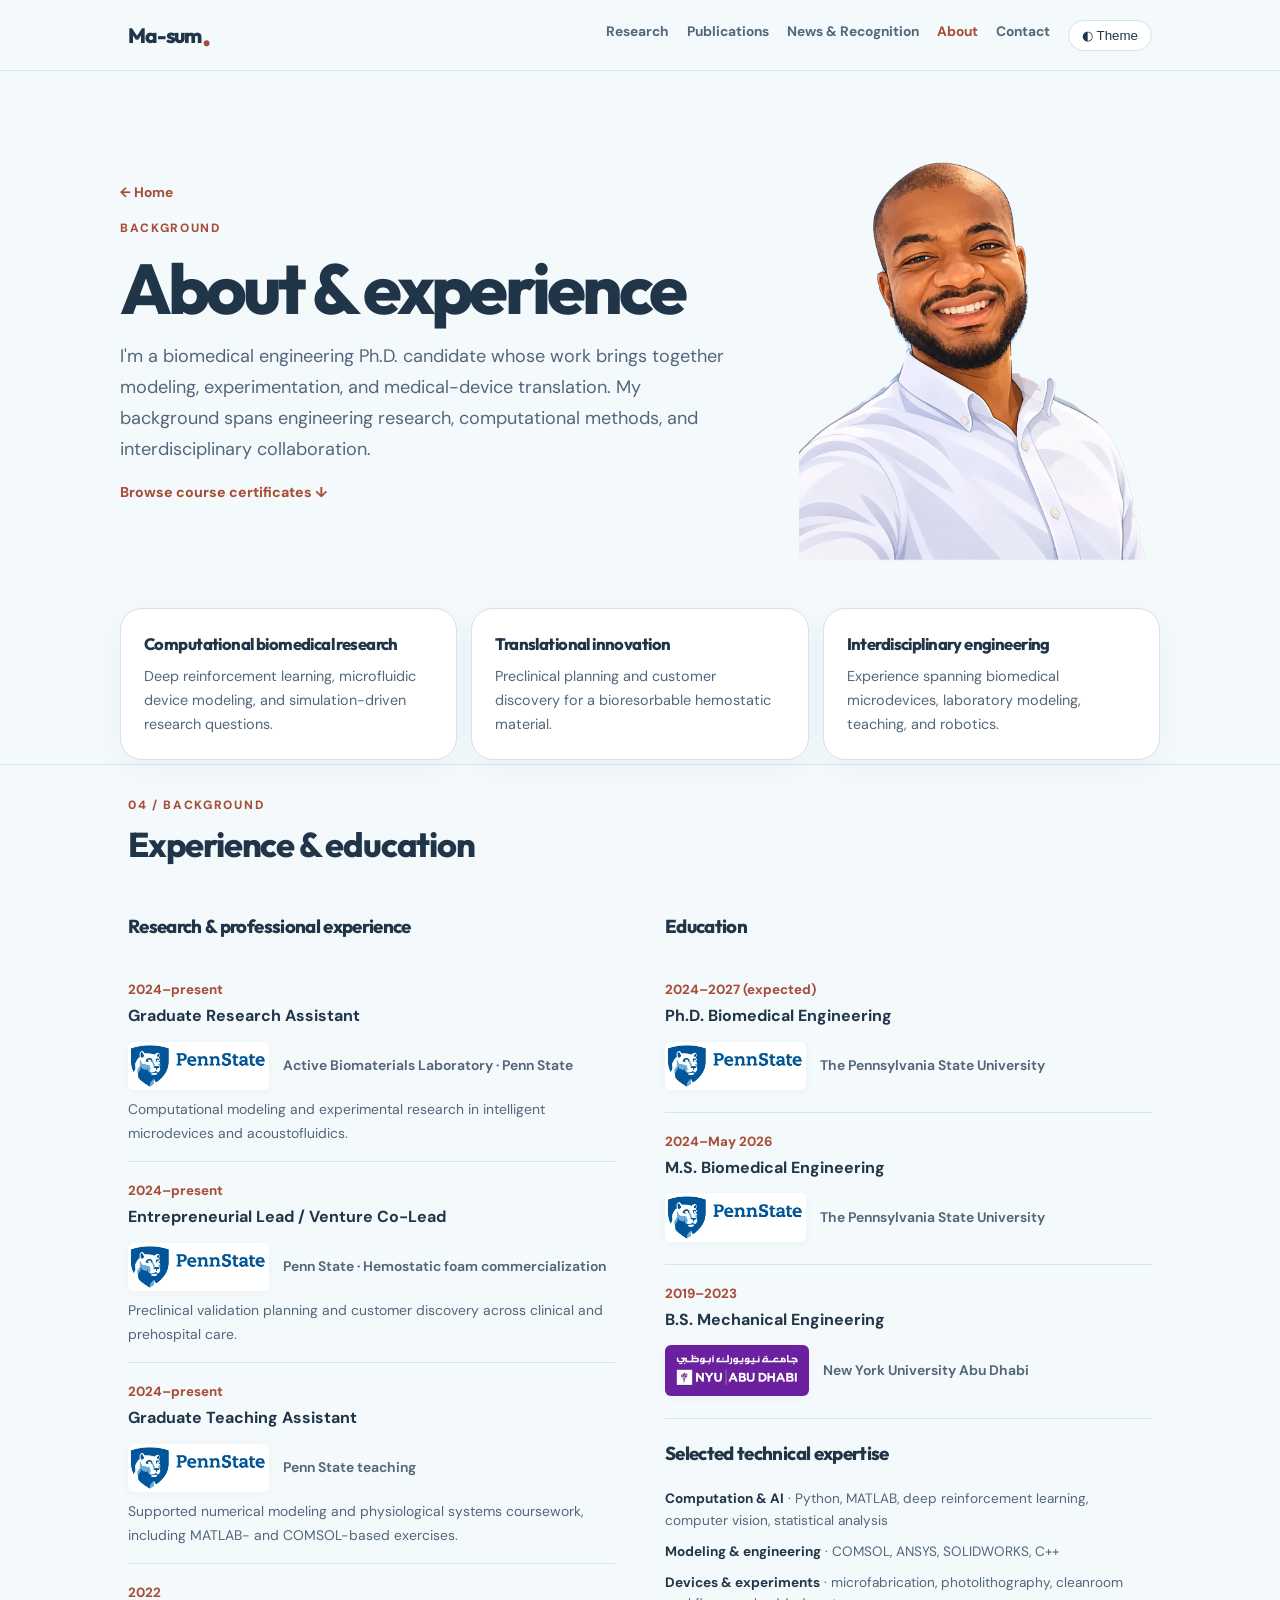
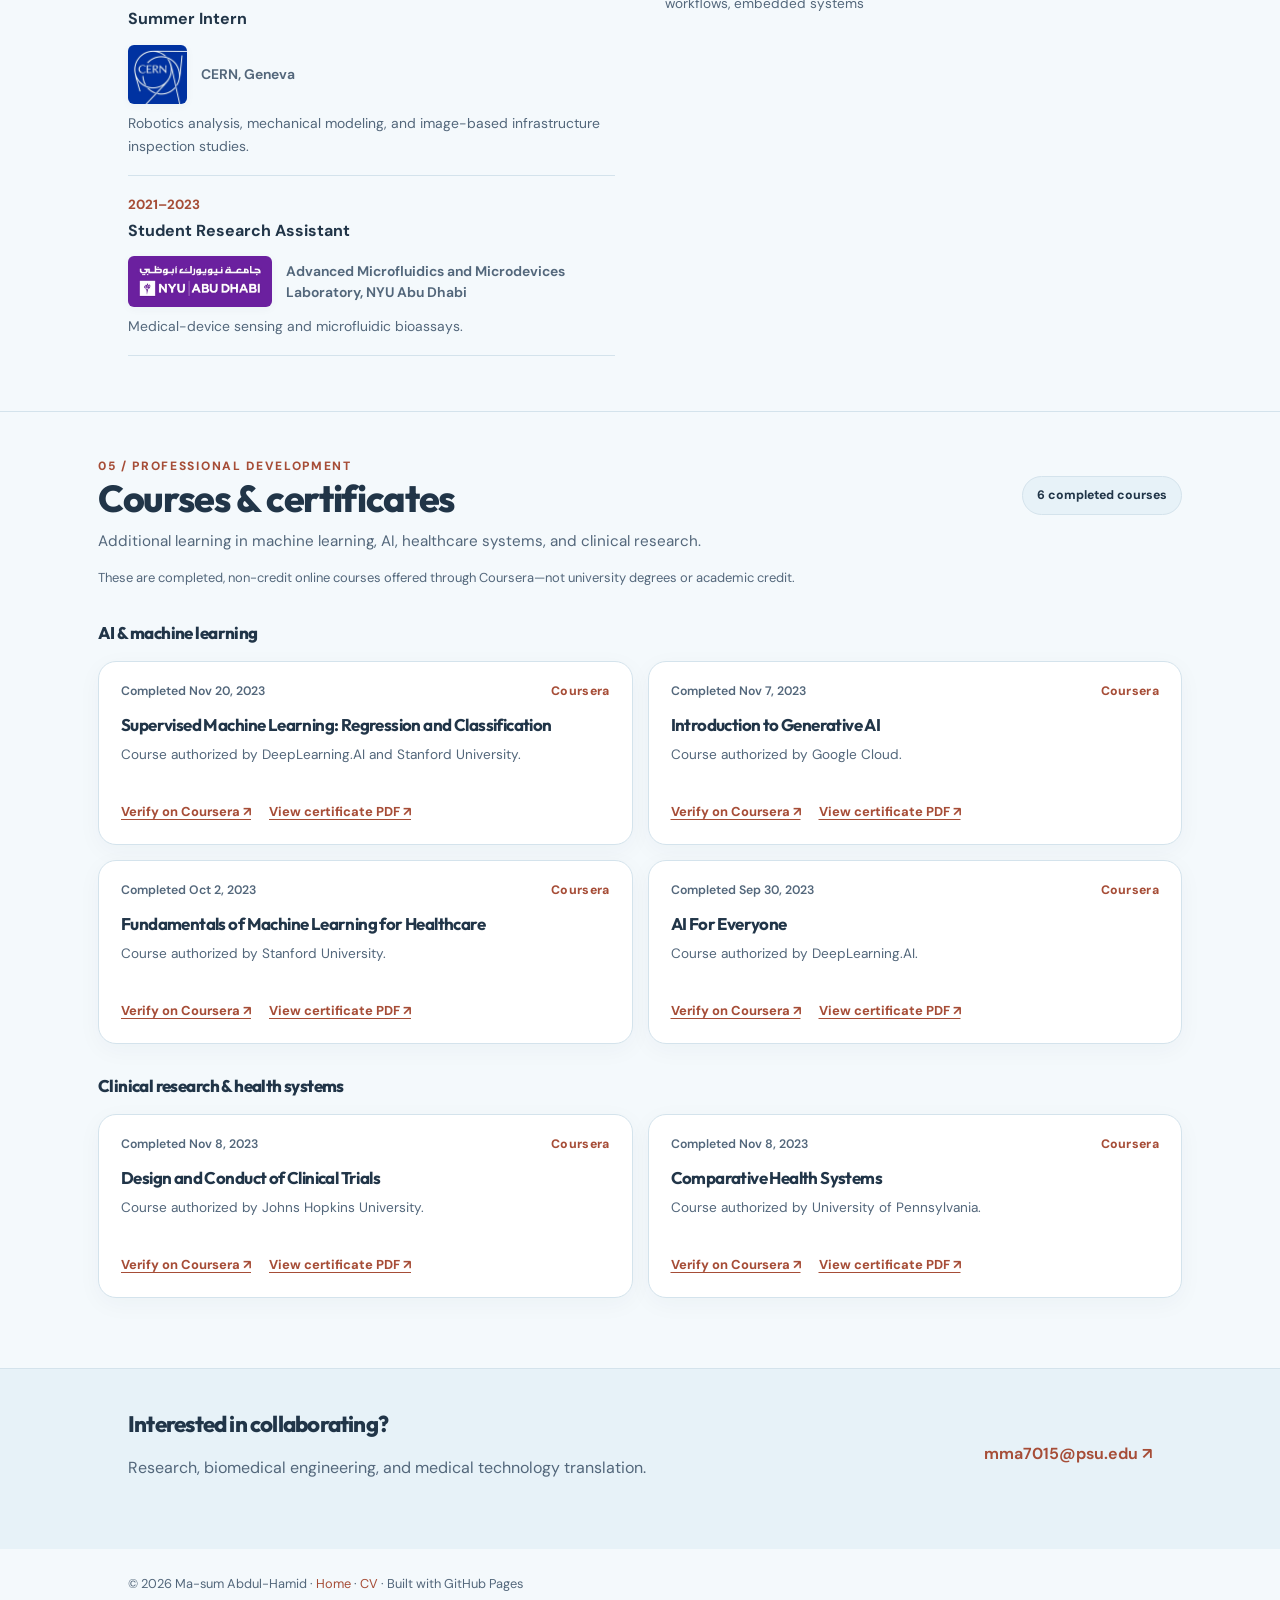
==== commit 04e3700a: "Move animated portrait to About, clean avatar cutout and rebalance homepage" ====
--- a/about.html
+++ b/about.html
@@ -7,7 +7,72 @@
 <meta property="og:title" content="About, Experience &amp; Education | Ma-sum Abdul-Hamid"><meta property="og:description" content="Learn about Ma-sum Abdul-Hamid’s biomedical engineering research, entrepreneurship, technical expertise, education, and professional experience.">
 <meta property="og:url" content="https://ma-sumabdul-hamid.github.io/about.html"><meta property="og:image" content="https://ma-sumabdul-hamid.github.io/assets/portrait-cartoon-beach.webp"><meta property="og:image:alt" content="Portrait of Ma-sum Abdul-Hamid">
 <meta name="twitter:card" content="summary"><meta name="twitter:title" content="About, Experience &amp; Education | Ma-sum Abdul-Hamid"><meta name="twitter:description" content="Learn about Ma-sum Abdul-Hamid’s biomedical engineering research, entrepreneurship, technical expertise, education, and professional experience."><meta name="twitter:image" content="https://ma-sumabdul-hamid.github.io/assets/portrait-cartoon-beach.webp">
-<link rel="stylesheet" href="site.css?v=20261101-certificates"><script>try{if(localStorage.getItem("theme")==="dark")document.documentElement.classList.add("dark")}catch(e){}document.documentElement.classList.add("nav-js")</script></head><body class="interior-page"><a class="skip" href="#main">Skip to content</a><header><nav class="wrap site-nav" aria-label="Main navigation"><a class="personal-brand" href="index.html" aria-label="Ma-sum Abdul-Hamid, home">Ma-sum<span class="brand-dot">.</span></a><button class="mobile-menu-toggle" id="mobile-menu-toggle" aria-expanded="false" aria-controls="primary-links" aria-label="Open navigation" type="button"><span class="menu-bars" aria-hidden="true"><span></span><span></span><span></span></span><span class="menu-word">Menu</span></button><div class="links" id="primary-links"><a href="research.html">Research</a><a href="publications.html">Publications</a><a href="news.html">News &amp; Recognition</a><a href="about.html" aria-current="page">About</a><a href="index.html#contact">Contact</a><button type="button" id="theme" aria-label="Toggle theme">◐ Theme</button></div></nav></header><main id="main"><div class="interior-hero"><div class="subpage-index-link"><a href="index.html">← Home</a></div><div class="eyebrow">Background</div><h1>About &amp; experience</h1><p>I'm a biomedical engineering Ph.D. candidate whose work brings together modeling, experimentation, and medical-device translation. My background spans engineering research, computational methods, and interdisciplinary collaboration.</p><p class="certificates-jump"><a href="#certificates">Browse course certificates ↓</a></p></div><div class="about-overview"><article><h2>Computational biomedical research</h2><p>Deep reinforcement learning, microfluidic device modeling, and simulation-driven research questions.</p></article><article><h2>Translational innovation</h2><p>Preclinical planning and customer discovery for a bioresorbable hemostatic material.</p></article><article><h2>Interdisciplinary engineering</h2><p>Experience spanning biomedical microdevices, laboratory modeling, teaching, and robotics.</p></article></div><section id="background"><div class="wrap"><div class="eyebrow">04 / Background</div><h2>Experience & education</h2><div class="two"><div><h3>Research & professional experience</h3><div class="item"><small>2024–present</small><strong>Graduate Research Assistant</strong><div class="institution-identity"><img class="institution-logo logo-penn-state" src="assets/logo-penn-state.webp" alt="" loading="lazy" decoding="async"><span class="institution-label">Active Biomaterials Laboratory · Penn State</span></div><p>Computational modeling and experimental research in intelligent microdevices and acoustofluidics.</p></div><div class="item"><small>2024–present</small><strong>Entrepreneurial Lead / Venture Co-Lead</strong><div class="institution-identity"><img class="institution-logo logo-penn-state" src="assets/logo-penn-state.webp" alt="" loading="lazy" decoding="async"><span class="institution-label">Penn State · Hemostatic foam commercialization</span></div><p>Preclinical validation planning and customer discovery across clinical and prehospital care.</p></div><div class="item"><small>2024–present</small><strong>Graduate Teaching Assistant</strong><div class="institution-identity"><img class="institution-logo logo-penn-state" src="assets/logo-penn-state.webp" alt="" loading="lazy" decoding="async"><span class="institution-label">Penn State teaching</span></div><p>Supported numerical modeling and physiological systems coursework, including MATLAB- and COMSOL-based exercises.</p></div><div class="item"><small>2022</small><strong>Summer Intern</strong><div class="institution-identity"><img class="institution-logo logo-cern" src="assets/logo-cern.webp" alt="" loading="lazy" decoding="async"><span class="institution-label">CERN, Geneva</span></div><p>Robotics analysis, mechanical modeling, and image-based infrastructure inspection studies.</p></div><div class="item"><small>2021–2023</small><strong>Student Research Assistant</strong><div class="institution-identity"><img class="institution-logo logo-nyu-abu-dhabi" src="assets/logo-nyu-abu-dhabi.webp" alt="" loading="lazy" decoding="async"><span class="institution-label">Advanced Microfluidics and Microdevices Laboratory, NYU Abu Dhabi</span></div><p>Medical-device sensing and microfluidic bioassays.</p></div></div><div><h3>Education</h3><div class="item"><small>2024–2027 (expected)</small><strong>Ph.D. Biomedical Engineering</strong><div class="institution-identity"><img class="institution-logo logo-penn-state" src="assets/logo-penn-state.webp" alt="" loading="lazy" decoding="async"><span class="institution-label">The Pennsylvania State University</span></div></div><div class="item"><small>2024–May 2026</small><strong>M.S. Biomedical Engineering</strong><div class="institution-identity"><img class="institution-logo logo-penn-state" src="assets/logo-penn-state.webp" alt="" loading="lazy" decoding="async"><span class="institution-label">The Pennsylvania State University</span></div></div><div class="item"><small>2019–2023</small><strong>B.S. Mechanical Engineering</strong><div class="institution-identity"><img class="institution-logo logo-nyu-abu-dhabi" src="assets/logo-nyu-abu-dhabi.webp" alt="" loading="lazy" decoding="async"><span class="institution-label">New York University Abu Dhabi</span></div></div><h3>Selected technical expertise</h3><div class="skill-groups"><p><strong>Computation &amp; AI</strong> · Python, MATLAB, deep reinforcement learning, computer vision, statistical analysis</p><p><strong>Modeling &amp; engineering</strong> · COMSOL, ANSYS, SOLIDWORKS, C++</p><p><strong>Devices &amp; experiments</strong> · microfabrication, photolithography, cleanroom workflows, embedded systems</p></div></div></div></div></section>
+<link rel="stylesheet" href="site.css?v=20261101-portrait-about"><script>try{if(localStorage.getItem("theme")==="dark")document.documentElement.classList.add("dark")}catch(e){}document.documentElement.classList.add("nav-js","portrait-js")</script><style id="portrait-layout-fix">
+/* Free-standing transparent illustration. No rectangular photo frame or color background. */
+.about-with-portrait>.about-portrait{min-width:0;max-width:100%;width:100%;display:flex;align-items:center;justify-content:center}
+.about-with-portrait>.about-portrait>.portrait-figure{min-width:0;flex:none;width:min(100%,385px);max-width:385px;margin:0;display:block}
+#portrait-frame.portrait-stage{
+ display:block;position:relative;isolation:isolate;overflow:visible!important;
+ width:100%;max-width:100%;height:auto;aspect-ratio:1122/1402;
+ border:0!important;border-radius:0!important;outline:0!important;
+ background:transparent!important;box-shadow:none!important;
+ filter:none!important;
+}
+#portrait-frame .portrait-color-pass,
+#portrait-frame .portrait-illustration{
+ display:block;position:absolute;inset:0;width:100%;height:100%;
+ max-width:100%;transform:none;mix-blend-mode:normal;
+}
+#portrait-frame .portrait-color-pass{
+ z-index:1;object-fit:contain;object-position:center;filter:none;
+ clip-path:none!important;opacity:1;visibility:visible;
+}
+#portrait-frame .portrait-illustration{
+ z-index:2;overflow:visible;pointer-events:none;
+ visibility:hidden;opacity:0;
+}
+#portrait-frame::before,#portrait-frame::after{display:none!important;content:none!important}
+html.portrait-js #portrait-frame:not(.is-drawing):not(.is-complete) .portrait-color-pass{opacity:0}
+#portrait-frame .illustration-line{
+ fill:none;stroke-dasharray:1;stroke-dashoffset:1;
+ vector-effect:non-scaling-stroke;
+}
+/* Each independent contour draws along its own path: not a clip-path swipe. */
+#portrait-frame.is-drawing .portrait-illustration{
+ visibility:visible;opacity:1;animation:portraitSketchFade 5s linear both;
+}
+#portrait-frame.is-drawing .illustration-line{
+ animation:portraitStrokeDraw var(--draw,1s) ease-out var(--delay,0s) both;
+}
+#portrait-frame.is-drawing .portrait-color-pass{
+ opacity:1;animation:portraitColorDevelop 5s ease-in-out both;
+}
+#portrait-frame.is-complete .portrait-illustration{opacity:0!important;visibility:hidden!important;animation:none!important}
+#portrait-frame.is-complete .portrait-color-pass{opacity:1!important;visibility:visible!important;animation:none!important}
+@keyframes portraitStrokeDraw{
+ from{stroke-dashoffset:1}
+ to{stroke-dashoffset:0}
+}
+@keyframes portraitSketchFade{
+ 0%,65%{opacity:1}
+ 82%{opacity:.85}
+ 100%{opacity:0}
+}
+@keyframes portraitColorDevelop{
+ 0%,65%{opacity:0;filter:grayscale(1) saturate(.2)}
+ 78%{opacity:.35;filter:grayscale(.35) saturate(.65)}
+ 91%{opacity:.84;filter:none}
+ 100%{opacity:1;filter:none}
+}
+@media(max-width:760px){
+ .about-with-portrait>.about-portrait>.portrait-figure{width:min(79vw,370px);max-width:370px}
+ #portrait-frame.portrait-stage{filter:none!important}
+}
+@media(prefers-reduced-motion:reduce){
+ #portrait-frame .portrait-illustration{display:none!important}
+ #portrait-frame .portrait-color-pass{opacity:1!important;filter:none!important;animation:none!important}
+}
+</style></head><body class="interior-page"><a class="skip" href="#main">Skip to content</a><header><nav class="wrap site-nav" aria-label="Main navigation"><a class="personal-brand" href="index.html" aria-label="Ma-sum Abdul-Hamid, home">Ma-sum<span class="brand-dot">.</span></a><button class="mobile-menu-toggle" id="mobile-menu-toggle" aria-expanded="false" aria-controls="primary-links" aria-label="Open navigation" type="button"><span class="menu-bars" aria-hidden="true"><span></span><span></span><span></span></span><span class="menu-word">Menu</span></button><div class="links" id="primary-links"><a href="research.html">Research</a><a href="publications.html">Publications</a><a href="news.html">News &amp; Recognition</a><a href="about.html" aria-current="page">About</a><a href="index.html#contact">Contact</a><button type="button" id="theme" aria-label="Toggle theme">◐ Theme</button></div></nav></header><main id="main"><div class="interior-hero about-with-portrait"><div class="about-hero-copy"><div class="subpage-index-link"><a href="index.html">← Home</a></div><div class="eyebrow">Background</div><h1>About &amp; experience</h1><p>I'm a biomedical engineering Ph.D. candidate whose work brings together modeling, experimentation, and medical-device translation. My background spans engineering research, computational methods, and interdisciplinary collaboration.</p><p class="certificates-jump"><a href="#certificates">Browse course certificates ↓</a></p></div><div class="about-portrait"><figure class="portrait-figure"><div class="portrait-stage" id="portrait-frame"><svg xmlns="http://www.w3.org/2000/svg" viewBox="0 0 1122 1402" preserveAspectRatio="xMidYMid meet" class="portrait-illustration" aria-hidden="true" focusable="false"><g fill="none" stroke-linejoin="round" stroke-linecap="round"><path class="illustration-line" pathLength="1" d="M356,166 311,198 265,246 241,288 234,310 231,331 231,352 235,373 235,437 245,472 243,556 245,581 259,608 266,660 297,689 331,731 323,767 302,788 248,821 235,827 218,827 213,830 192,832 189,840 181,844 140,887 136,887 112,910 89,927 15,995 0,995" style="--delay:0.00s;--draw:2.15s" stroke="#384956" stroke-width="3.8"/><path class="illustration-line" pathLength="1" d="M1087,1286 1060,1211 1025,1138 1015,1095 998,1049 977,1006 958,979 950,962 841,862 829,861 818,850 809,850 799,845 797,824 781,811 772,817 761,817 735,790 706,767 682,761 664,760 652,753 652,746 659,736 657,707 690,652 699,623 699,615 703,610 709,578 707,568 710,563 707,551 709,523 707,520 706,424 699,419 697,409 693,404 677,400 677,340 664,290 644,245 609,204 566,176 515,154 474,145 423,144 390,151" style="--delay:0.00s;--draw:2.15s" stroke="#384956" stroke-width="3.8"/><path class="illustration-line" pathLength="1" d="M458,151 464,152 466,158 466,153 468,151 468,159 471,156 469,155 472,154 470,154 469,151 465,153 460,151" style="--delay:1.01s;--draw:0.40s" stroke="#63747C" stroke-width="2.2"/><path class="illustration-line" pathLength="1" d="M502,180 502,183 508,186 508,188 497,184 493,189 488,190 486,187 491,187 485,184 486,181 484,186 488,190 495,188 498,184 509,189 508,192 512,195 508,192 514,190 508,188 510,187 503,184 503,180" style="--delay:0.99s;--draw:0.49s" stroke="#63747C" stroke-width="2.2"/><path class="illustration-line" pathLength="1" d="M393,153 386,160 382,161 381,159 379,163 377,160 374,161 370,166 374,161 380,163 390,159 389,157 392,154 401,156 403,161 407,161 407,158 409,157 410,162 399,165 399,168 405,171 412,169 415,172 410,173 410,175 416,177 419,175 419,179 424,179 422,183 424,181 424,185 426,181 425,182 424,180 427,177 422,173 419,175 413,169 405,171 399,167 400,165 410,163 412,166 410,160 414,158 419,162 419,159 423,160 421,160 420,157 419,159 411,159 408,156 407,160 404,161 402,156 394,154" style="--delay:0.72s;--draw:0.73s" stroke="#344A52" stroke-width="2.9"/><path class="illustration-line" pathLength="1" d="M386,165 381,169 388,165 389,166 379,173 374,173 380,173 382,171 384,173 382,175 377,175 381,176 384,173 384,170 388,174 385,179 388,179 390,182 389,179 385,179 388,177 388,174 384,170 389,167 389,165" style="--delay:0.85s;--draw:0.47s" stroke="#63747C" stroke-width="2.2"/><path class="illustration-line" pathLength="1" d="M456,174 461,181 459,182 457,180 458,182 461,182 456,175 459,174 462,178 459,174" style="--delay:0.96s;--draw:0.40s" stroke="#63747C" stroke-width="2.2"/><path class="illustration-line" pathLength="1" d="M480,161 479,163 476,163 474,167 472,166 473,164 471,166 468,163 467,166 476,168 474,167 478,166 475,165 479,163 482,167 487,166 489,172 493,172 497,176 494,179 492,177 494,176 492,177 486,170 482,169 489,175 482,180 479,174 482,174 482,172 485,173 481,171 480,168 478,169 479,172 473,171 480,173 477,174 481,176 481,180 483,181 487,176 493,178 490,181 498,177 503,177 510,181 508,184 507,183 513,185 510,180 504,177 498,177 493,171 491,173 488,167 492,167 483,167 480,163" style="--delay:0.45s;--draw:0.71s" stroke="#344A52" stroke-width="2.9"/><path class="illustration-line" pathLength="1" d="M449,184 444,189 445,192 451,188 457,192 458,195 461,194 464,197 465,196 462,196 463,193 464,194 469,190 475,191 470,188 459,195 459,192 449,188 446,192 444,190 449,185" style="--delay:0.87s;--draw:0.45s" stroke="#63747C" stroke-width="2.2"/><path class="illustration-line" pathLength="1" d="M430,156 431,160 427,161 424,166 428,161 430,161 432,165 436,165 431,163 431,156 433,157 434,162 437,163 434,161 433,156" style="--delay:1.02s;--draw:0.40s" stroke="#63747C" stroke-width="2.2"/><path class="illustration-line" pathLength="1" d="M467,170 475,180 468,180 464,184 461,184 466,183 465,186 460,186 456,189 452,185 454,188 457,189 460,187 462,191 461,188 469,183 470,180 474,182 476,180 472,176 473,173 479,179 473,173 471,175 469,170" style="--delay:0.94s;--draw:0.48s" stroke="#63747C" stroke-width="2.2"/><path class="illustration-line" pathLength="1" d="M330,211 322,223 318,222 311,230 307,230 302,235 302,231 301,232 302,236 308,230 310,231 307,235 307,242 309,232 312,231 319,222 322,223 331,211 335,211 334,215 328,219 330,221 327,225 326,223 327,222 326,225 328,225 336,211" style="--delay:0.96s;--draw:0.54s" stroke="#344A52" stroke-width="2.9"/><path class="illustration-line" pathLength="1" d="M638,243 639,245 637,248 638,249 639,245 643,250 657,288 663,323 662,329 665,339 667,369 665,339 657,288 649,263 641,246" style="--delay:0.80s;--draw:0.68s" stroke="#344A52" stroke-width="2.9"/><path class="illustration-line" pathLength="1" d="M397,214 395,215 398,214 403,218 411,220 407,218 408,216 410,218 409,216 404,218 398,214" style="--delay:0.56s;--draw:0.40s" stroke="#63747C" stroke-width="2.2"/><path class="illustration-line" pathLength="1" d="M257,308 255,311 258,308 260,313 256,317 258,315 260,316 261,323 259,308" style="--delay:1.08s;--draw:0.40s" stroke="#63747C" stroke-width="2.2"/><path class="illustration-line" pathLength="1" d="M435,186 434,189 433,187 434,191 441,200 434,189 442,190 438,186 441,189 440,190 435,187" style="--delay:0.64s;--draw:0.40s" stroke="#63747C" stroke-width="2.2"/><path class="illustration-line" pathLength="1" d="M527,195 526,200 527,197 530,196 536,203 545,209 531,196 528,196" style="--delay:0.98s;--draw:0.40s" stroke="#63747C" stroke-width="2.2"/><path class="illustration-line" pathLength="1" d="M536,226 540,229 536,229 549,236 539,230 543,230 544,228 548,233 558,233 549,233 545,228 542,230 537,226" style="--delay:1.13s;--draw:0.42s" stroke="#63747C" stroke-width="2.2"/><path class="illustration-line" pathLength="1" d="M651,320 654,329 658,332 657,337 670,396 697,500 701,527 700,541 701,527 697,500 657,337 659,333 657,330 658,324 656,320 658,324 658,329 656,330 651,322 652,320" style="--delay:0.81s;--draw:0.99s" stroke="#344A52" stroke-width="2.9"/><path class="illustration-line" pathLength="1" d="M434,170 433,174 438,179 443,177 445,179 444,181 451,182 443,177 439,179 434,174" style="--delay:0.68s;--draw:0.40s" stroke="#63747C" stroke-width="2.2"/><path class="illustration-line" pathLength="1" d="M353,364 343,366 337,372 331,374 332,375 341,369 343,372 359,366 343,372 341,369 344,368 344,366 348,367 356,364" style="--delay:1.24s;--draw:0.45s" stroke="#63747C" stroke-width="2.2"/><path class="illustration-line" pathLength="1" d="M597,327 600,330 600,328 608,329 621,337 608,329 599,329" style="--delay:1.05s;--draw:0.40s" stroke="#63747C" stroke-width="2.2"/><path class="illustration-line" pathLength="1" d="M503,193 505,195 503,196 502,195 511,199 516,204 514,209 523,216 523,219 534,229 534,231 532,232 532,230 530,231 520,226 517,223 519,220 514,215 508,213 519,226 559,244 535,232 533,227 523,218 523,215 514,208 516,203 512,199 515,199 510,196 513,198 510,199 504,194" style="--delay:0.54s;--draw:0.67s" stroke="#344A52" stroke-width="2.9"/><path class="illustration-line" pathLength="1" d="M547,334 539,337 534,342 531,350 534,343 540,337 548,334 565,338 576,338 565,338 554,336 552,334" style="--delay:0.64s;--draw:0.44s" stroke="#63747C" stroke-width="2.2"/><path class="illustration-line" pathLength="1" d="M384,378 388,382 402,388 402,385 401,387 388,382 385,378" style="--delay:0.69s;--draw:0.40s" stroke="#63747C" stroke-width="2.2"/><path class="illustration-line" pathLength="1" d="M575,326 592,326 595,329 594,330 590,328 585,329 590,329 590,331 587,331 596,333 590,331 595,329 607,339 610,340 610,337 616,347 621,347 617,347 614,344 615,342 621,345 623,343 629,348 632,355 635,357 631,353 629,347 621,340 614,338 620,340 623,343 621,345 614,342 610,336 606,335 610,337 608,339 593,326 578,326" style="--delay:1.17s;--draw:0.65s" stroke="#344A52" stroke-width="2.9"/><path class="illustration-line" pathLength="1" d="M414,365 422,373 423,386 423,377 420,370 425,369 427,387 424,365 424,368 420,370 415,365" style="--delay:1.14s;--draw:0.45s" stroke="#63747C" stroke-width="2.2"/><path class="illustration-line" pathLength="1" d="M552,341 537,352 533,361 533,356 532,358 531,356 531,361 530,359 529,361 528,358 526,363 525,361 526,364 524,369 528,360 530,363 528,369 531,362 533,366 541,354 543,355 538,363 538,367 545,362 550,362 557,356 558,357 553,362 554,364 565,355 576,350 557,360 558,355 546,363 546,361 539,366 538,363 543,355 541,354 534,363 533,361 536,354 544,346 554,341" style="--delay:0.66s;--draw:0.74s" stroke="#344A52" stroke-width="2.9"/><path class="illustration-line" pathLength="1" d="M470,195 475,198 466,198 466,200 475,206 475,201 473,204 466,199 473,198 473,201 476,198 475,196 471,196" style="--delay:1.00s;--draw:0.40s" stroke="#63747C" stroke-width="2.2"/><path class="illustration-line" pathLength="1" d="M237,393 245,428 258,464 266,480 256,480 250,482 247,486 256,480 267,481 252,449 237,397" style="--delay:1.29s;--draw:0.63s" stroke="#344A52" stroke-width="2.9"/><path class="illustration-line" pathLength="1" d="M369,383 380,388 378,390 369,387 364,388 369,387 379,390 380,388 387,393 392,391 390,389 391,387 393,388 390,387 390,385 387,386 381,384 385,388 382,386 386,385 390,387 390,392 388,393 372,383" style="--delay:1.05s;--draw:0.49s" stroke="#63747C" stroke-width="2.2"/><path class="illustration-line" pathLength="1" d="M658,283 666,325 671,387 674,402 676,403 673,398 671,387 666,325 658,285" style="--delay:0.75s;--draw:0.64s" stroke="#344A52" stroke-width="2.9"/><path class="illustration-line" pathLength="1" d="M296,224 290,227 284,233 284,236 277,242 276,246 269,250 266,257 268,256 269,259 264,267 262,275 263,280 258,290 260,289 261,291 254,308 261,292 260,286 263,280 263,270 269,259 268,252 275,247 277,251 277,248 275,247 276,244 294,225 294,229 295,225" style="--delay:0.83s;--draw:0.63s" stroke="#344A52" stroke-width="2.9"/><path class="illustration-line" pathLength="1" d="M335,369 323,375 316,386 312,388 312,390 314,387 316,389 298,408 294,418 295,422 291,426 288,434 295,422 294,418 301,404 307,402 310,403 309,405 304,406 300,413 306,405 310,405 310,402 302,403 315,391 320,379 332,370 336,370" style="--delay:0.67s;--draw:0.63s" stroke="#344A52" stroke-width="2.9"/><path class="illustration-line" pathLength="1" d="M310,241 309,249 306,251 321,243 310,249 309,242" style="--delay:0.47s;--draw:0.40s" stroke="#63747C" stroke-width="2.2"/><path class="illustration-line" pathLength="1" d="M256,426 255,430 253,430 253,434 256,427 257,433 261,438 259,439 260,442 262,442 262,439 257,432 257,427" style="--delay:1.31s;--draw:0.40s" stroke="#63747C" stroke-width="2.2"/><path class="illustration-line" pathLength="1" d="M241,308 244,316 246,333 244,316 241,310" style="--delay:0.98s;--draw:0.40s" stroke="#63747C" stroke-width="2.2"/><path class="illustration-line" pathLength="1" d="M554,398 542,408 531,413 528,421 541,428 576,436 582,434 591,437 614,439 591,437 582,434 576,436 541,428 528,421 529,418 541,415 586,411 609,406 614,403 617,404 614,403 609,406 586,411 547,414 532,418 529,417 532,413 543,408 555,398" style="--delay:0.98s;--draw:0.92s" stroke="#344A52" stroke-width="2.9"/><path class="illustration-line" pathLength="1" d="M382,422 359,428 342,436 330,444 318,456 338,439 368,425 382,422 400,422 425,429 400,422" style="--delay:1.28s;--draw:0.61s" stroke="#344A52" stroke-width="2.9"/><path class="illustration-line" pathLength="1" d="M626,303 636,317 637,311 634,310 637,312 634,314 627,304" style="--delay:0.82s;--draw:0.40s" stroke="#63747C" stroke-width="2.2"/><path class="illustration-line" pathLength="1" d="M531,420 555,428 573,430 560,429 533,422" style="--delay:1.24s;--draw:0.42s" stroke="#63747C" stroke-width="2.2"/><path class="illustration-line" pathLength="1" d="M313,464 302,468 292,468 302,468 314,464" style="--delay:1.25s;--draw:0.40s" stroke="#63747C" stroke-width="2.2"/><path class="illustration-line" pathLength="1" d="M554,454 552,455 554,454 564,459 571,466 576,475 577,489 574,495 567,501 565,499 558,499 539,506 516,528 510,531 496,532 485,525 474,522 451,522 441,525 438,529 429,527 420,518 417,508 419,494 429,481 422,488 418,498 417,508 420,519 425,525 436,529 451,522 474,522 482,524 496,532 513,530 540,506 558,499 565,500 546,506 534,514 540,509 553,503 565,500 568,501 574,496 577,489 577,479 574,470 565,459 555,454" style="--delay:0.81s;--draw:1.17s" stroke="#344A52" stroke-width="2.9"/><path class="illustration-line" pathLength="1" d="M255,483 247,490 255,483 267,484 273,492 278,519 273,522 273,514 271,512 273,514 272,522 279,521 282,545 286,553 285,555 284,554 285,565 282,569 275,563 273,556 273,547 275,543 273,547 273,556 275,563 282,570 284,567 286,569 284,576 287,579 287,588 290,589 290,608 294,611 294,621 290,620 284,611 283,596 279,589 283,596 284,612 287,617 294,622 294,610 290,608 290,588 287,587 287,578 284,576 286,573 286,568 284,567 284,557 286,553 282,545 275,500 272,489 267,483 264,483" style="--delay:0.86s;--draw:1.04s" stroke="#344A52" stroke-width="2.9"/><path class="illustration-line" pathLength="1" d="M597,397 596,405 598,406 609,401 598,406 596,399 598,397 609,399 602,397" style="--delay:0.81s;--draw:0.40s" stroke="#63747C" stroke-width="2.2"/><path class="illustration-line" pathLength="1" d="M631,347 637,354 637,358 641,365 639,366 630,360 623,359 632,361 640,367 642,365 638,359 640,357 653,379 656,390 655,397 647,401 639,401 626,395 601,389 606,389 610,392 625,395 639,401 647,401 658,396 659,400 654,402 654,405 657,406 654,403 659,400 659,396 655,396 656,390 653,378 642,358 638,358 637,353 632,348" style="--delay:0.73s;--draw:0.77s" stroke="#344A52" stroke-width="2.9"/><path class="illustration-line" pathLength="1" d="M385,435 378,438 380,442 376,445 380,443 380,436 386,435 389,438 384,440 388,440 389,437 386,435" style="--delay:1.05s;--draw:0.40s" stroke="#63747C" stroke-width="2.2"/><path class="illustration-line" pathLength="1" d="M685,407 678,412 676,408 677,412 679,412 685,407 690,407 694,412 693,414 690,413 685,416 681,426 685,417 690,413 692,414 696,421 701,445 701,463 699,463 699,449 699,463 701,470 701,445 696,421 693,415 694,412 690,407" style="--delay:0.80s;--draw:0.63s" stroke="#344A52" stroke-width="2.9"/><path class="illustration-line" pathLength="1" d="M684,425 682,431 684,426 689,441 688,446 695,458 699,472 698,484 699,472 693,453 688,445 689,441 684,426" style="--delay:0.92s;--draw:0.49s" stroke="#63747C" stroke-width="2.2"/><path class="illustration-line" pathLength="1" d="M435,441 417,456 375,482 403,466 430,447 432,448 430,447 434,442" style="--delay:0.74s;--draw:0.51s" stroke="#63747C" stroke-width="2.2"/><path class="illustration-line" pathLength="1" d="M323,403 320,404 328,404 312,407 308,410 317,410 310,409 313,407 328,405 328,403" style="--delay:1.25s;--draw:0.40s" stroke="#63747C" stroke-width="2.2"/><path class="illustration-line" pathLength="1" d="M241,327 242,331 238,355 243,363 240,362 243,364 242,359 238,355 241,330" style="--delay:0.79s;--draw:0.42s" stroke="#63747C" stroke-width="2.2"/><path class="illustration-line" pathLength="1" d="M567,327 560,331 569,327 599,336 569,327" style="--delay:0.86s;--draw:0.42s" stroke="#63747C" stroke-width="2.2"/><path class="illustration-line" pathLength="1" d="M384,419 365,423 343,432 330,440 314,457 323,447 337,436 359,425 372,421 397,419 423,426 397,419" style="--delay:1.03s;--draw:0.63s" stroke="#344A52" stroke-width="2.9"/><path class="illustration-line" pathLength="1" d="M370,361 368,363 363,362 371,364 380,363 389,366 396,363 406,374 407,380 413,380 415,383 411,383 412,386 410,387 407,384 405,386 403,382 405,388 407,384 409,387 414,384 419,389 418,390 420,388 419,381 416,379 417,374 415,372 415,377 403,366 404,365 403,367 405,367 419,382 418,388 408,373 412,378 410,380 396,362 392,364 383,361 392,364 389,366 380,363 371,364 369,362 372,361" style="--delay:1.21s;--draw:0.74s" stroke="#344A52" stroke-width="2.9"/><path class="illustration-line" pathLength="1" d="M426,365 429,386 429,379 432,374 429,378 427,375 427,368 429,366 432,372 434,371 430,366 426,367" style="--delay:0.87s;--draw:0.41s" stroke="#63747C" stroke-width="2.2"/><path class="illustration-line" pathLength="1" d="M632,409 617,418 603,422 590,423 611,420 620,417 633,409 641,409 648,413 645,417 635,417 628,420 635,417 644,417 657,425 645,417 649,413 662,422 657,417 641,409" style="--delay:1.26s;--draw:0.62s" stroke="#344A52" stroke-width="2.9"/><path class="illustration-line" pathLength="1" d="M237,379 247,425 262,465 247,425 237,382" style="--delay:0.94s;--draw:0.56s" stroke="#344A52" stroke-width="2.9"/><path class="illustration-line" pathLength="1" d="M237,365 237,368 238,365 242,368 242,383 246,392 243,391 243,389 244,393 246,393 245,387 248,385 248,389 249,385 245,386 242,383 242,367 239,365" style="--delay:0.95s;--draw:0.43s" stroke="#63747C" stroke-width="2.2"/><path class="illustration-line" pathLength="1" d="M534,337 531,339 522,356 520,366 523,354 528,345 531,344 531,340 535,338" style="--delay:0.92s;--draw:0.40s" stroke="#63747C" stroke-width="2.2"/><path class="illustration-line" pathLength="1" d="M636,423 605,432 591,434 638,423 640,426 637,432 646,436 645,435 649,433 667,446 656,436 649,433 645,435 637,431 644,423 657,427 647,423 640,425 638,423" style="--delay:0.64s;--draw:0.62s" stroke="#344A52" stroke-width="2.9"/><path class="illustration-line" pathLength="1" d="M631,451 646,457 654,464 647,457 632,451" style="--delay:0.96s;--draw:0.40s" stroke="#63747C" stroke-width="2.2"/><path class="illustration-line" pathLength="1" d="M368,469 330,480 320,485 330,480 371,469" style="--delay:0.80s;--draw:0.45s" stroke="#63747C" stroke-width="2.2"/><path class="illustration-line" pathLength="1" d="M394,434 392,435 393,442 408,438 395,442 392,440 394,434 408,436 401,434" style="--delay:0.64s;--draw:0.40s" stroke="#63747C" stroke-width="2.2"/><path class="illustration-line" pathLength="1" d="M590,389 567,394 552,403 559,398 574,392 590,389 606,392 593,389" style="--delay:1.16s;--draw:0.46s" stroke="#63747C" stroke-width="2.2"/><path class="illustration-line" pathLength="1" d="M367,376 386,383 384,382 385,381 383,382 369,376" style="--delay:0.71s;--draw:0.40s" stroke="#63747C" stroke-width="2.2"/><path class="illustration-line" pathLength="1" d="M259,403 259,408 261,410 260,415 263,418 264,435 269,453 274,488 296,591 301,603 301,612 313,629 313,633 315,628 314,629 308,623 305,615 304,616 301,612 301,602 296,591 287,543 274,488 269,453 264,434 263,418 260,414 261,409 259,407" style="--delay:0.94s;--draw:0.99s" stroke="#344A52" stroke-width="2.9"/><path class="illustration-line" pathLength="1" d="M437,376 435,379 438,378 437,385 435,387 435,383 433,387 434,386 435,388 438,377" style="--delay:1.09s;--draw:0.40s" stroke="#63747C" stroke-width="2.2"/><path class="illustration-line" pathLength="1" d="M591,346 581,353 588,349 593,352 596,350 599,351 612,348 592,352 588,348 593,346" style="--delay:0.95s;--draw:0.41s" stroke="#63747C" stroke-width="2.2"/><path class="illustration-line" pathLength="1" d="M584,524 587,532 586,526 596,535 586,526" style="--delay:0.95s;--draw:0.40s" stroke="#63747C" stroke-width="2.2"/><path class="illustration-line" pathLength="1" d="M430,475 412,490 400,512 412,491 431,475" style="--delay:1.04s;--draw:0.44s" stroke="#63747C" stroke-width="2.2"/><path class="illustration-line" pathLength="1" d="M610,497 641,525 647,535 639,522 627,510 611,498" style="--delay:1.09s;--draw:0.45s" stroke="#63747C" stroke-width="2.2"/><path class="illustration-line" pathLength="1" d="M401,559 392,575 390,587 392,576 402,559 403,561 403,559" style="--delay:1.30s;--draw:0.40s" stroke="#63747C" stroke-width="2.2"/><path class="illustration-line" pathLength="1" d="M371,477 358,480 337,481 325,485 316,490 309,498 321,487 337,481 358,480 373,477" style="--delay:0.75s;--draw:0.49s" stroke="#63747C" stroke-width="2.2"/><path class="illustration-line" pathLength="1" d="M319,411 306,420 297,423 302,423 300,422 307,420 318,412" style="--delay:1.01s;--draw:0.40s" stroke="#63747C" stroke-width="2.2"/><path class="illustration-line" pathLength="1" d="M333,387 330,389 338,387 343,389 369,391 343,389 338,387" style="--delay:0.77s;--draw:0.41s" stroke="#63747C" stroke-width="2.2"/><path class="illustration-line" pathLength="1" d="M588,380 570,383 556,388 544,395 531,408 535,408 547,397 561,389 587,383 616,385 638,398 616,385 587,383 566,387 546,397 533,409 531,408 540,399 556,388 570,383 588,380 605,380 619,383 629,388 643,399 630,388 616,382 605,380" style="--delay:0.78s;--draw:0.97s" stroke="#344A52" stroke-width="2.9"/><path class="illustration-line" pathLength="1" d="M626,403 602,412 578,415 602,412 627,403 637,406 631,403" style="--delay:1.15s;--draw:0.47s" stroke="#63747C" stroke-width="2.2"/><path class="illustration-line" pathLength="1" d="M371,466 357,470 326,472 317,477 331,471 349,471 373,466" style="--delay:1.02s;--draw:0.46s" stroke="#63747C" stroke-width="2.2"/><path class="illustration-line" pathLength="1" d="M633,368 642,380 648,395 646,396 632,379 632,381 644,395 648,396 643,381 637,372" style="--delay:0.97s;--draw:0.45s" stroke="#63747C" stroke-width="2.2"/><path class="illustration-line" pathLength="1" d="M631,406 623,412 612,416 622,413 631,407" style="--delay:1.15s;--draw:0.40s" stroke="#63747C" stroke-width="2.2"/><path class="illustration-line" pathLength="1" d="M252,497 250,500 250,508 255,532 262,548 263,555 262,548 255,532 250,500 253,497 257,497 263,501 260,506 263,521 260,510 263,501 275,513 265,501 258,497" style="--delay:1.34s;--draw:0.62s" stroke="#344A52" stroke-width="2.9"/><path class="illustration-line" pathLength="1" d="M576,524 578,533 576,535 572,534 569,538 574,534 576,536 573,540 552,542 545,546 538,547 526,555 512,561 485,559 482,561 466,560 467,561 464,563 459,562 456,564 446,558 456,564 475,560 482,561 485,559 512,561 527,555 541,546 546,546 556,541 571,541 575,538 578,540 579,539 577,540 575,538 577,535 586,541 588,541 589,538 590,540 593,539 603,542 607,548 607,552 605,554 595,548 583,545 558,546 583,545 592,547 606,554 608,551 605,544 608,543 610,545 608,543 610,540 616,550 610,539 608,543 605,543 598,539 596,541 594,539 591,540 589,537 591,534 594,536 588,534 589,538 587,541 578,536 578,527 580,527 580,534 579,525 578,527 577,524" style="--delay:1.03s;--draw:1.18s" stroke="#344A52" stroke-width="2.9"/><path class="illustration-line" pathLength="1" d="M436,596 419,600 414,604 415,608 422,615 436,625 423,615 414,604 419,600 437,596" style="--delay:1.22s;--draw:0.46s" stroke="#63747C" stroke-width="2.2"/><path class="illustration-line" pathLength="1" d="M631,421 611,427 587,427 575,425 587,427 611,427 631,421 642,421" style="--delay:0.98s;--draw:0.48s" stroke="#63747C" stroke-width="2.2"/><path class="illustration-line" pathLength="1" d="M381,582 375,599 378,613 375,599 381,583" style="--delay:1.13s;--draw:0.40s" stroke="#63747C" stroke-width="2.2"/><path class="illustration-line" pathLength="1" d="M393,429 379,430 360,435 328,451 314,462 309,463 308,461 315,452 306,463 293,466 308,462 316,463 316,461 329,451 350,439 374,431 399,429 401,431 415,433 430,433 432,436 430,438 412,439 371,451 357,451 358,452 355,454 348,453 345,455 348,453 354,454 350,458 334,458 324,461 307,474 330,459 343,457 357,458 379,451 377,453 354,458 353,455 358,452 380,449 417,438 430,438 433,435 431,433 415,433 394,429" style="--delay:1.12s;--draw:1.27s" stroke="#344A52" stroke-width="2.9"/><path class="illustration-line" pathLength="1" d="M306,422 309,423 301,425 295,429 294,427 295,426 291,432 292,436 290,440 293,435 296,436 293,439 297,436 293,435 292,431 302,425 310,423 308,422" style="--delay:0.95s;--draw:0.43s" stroke="#63747C" stroke-width="2.2"/><path class="illustration-line" pathLength="1" d="M384,610 388,615 388,622 387,621 391,624 387,618 388,615 397,623 390,616" style="--delay:1.18s;--draw:0.40s" stroke="#63747C" stroke-width="2.2"/><path class="illustration-line" pathLength="1" d="M392,453 381,461 365,466 353,468 331,468 323,466 325,469 322,471 326,467 353,468 369,465 384,460 393,453" style="--delay:0.99s;--draw:0.52s" stroke="#63747C" stroke-width="2.9"/><path class="illustration-line" pathLength="1" d="M611,518 621,525 628,538 625,532 626,530 633,539 632,537 635,536 644,556 640,560 642,560 638,582 643,586 641,591 634,584 635,578 632,578 637,589 641,591 640,606 637,592 640,606 640,593 643,590 643,586 639,581 644,556 635,535 631,535 633,533 632,530 625,526 633,532 631,534 625,530 618,521 612,518" style="--delay:1.38s;--draw:0.78s" stroke="#344A52" stroke-width="2.9"/><path class="illustration-line" pathLength="1" d="M247,511 251,534 263,559 253,540 247,514" style="--delay:1.20s;--draw:0.44s" stroke="#63747C" stroke-width="2.2"/><path class="illustration-line" pathLength="1" d="M266,518 264,536 266,559 271,572 283,583 285,595 284,585 281,580 282,575 282,578 279,579 269,568 266,559 264,536 267,518" style="--delay:1.33s;--draw:0.55s" stroke="#344A52" stroke-width="2.9"/><path class="illustration-line" pathLength="1" d="M414,574 410,587 408,586 409,583 404,592 401,591 398,597 399,588 397,588 394,595 391,595 388,603 389,612 388,603 392,595 394,596 393,601 391,601 393,607 394,605 396,606 395,610 393,610 396,614 392,616 396,615 399,617 398,618 399,617 394,611 396,606 394,604 393,606 392,605 397,589 399,589 398,597 402,591 405,592 408,587 411,587 414,575" style="--delay:1.43s;--draw:0.63s" stroke="#344A52" stroke-width="2.9"/><path class="illustration-line" pathLength="1" d="M575,468 580,481 580,487 576,497 569,503 543,514 555,508 556,510 553,513 559,507 571,502 577,496 580,481 576,469" style="--delay:0.85s;--draw:0.51s" stroke="#63747C" stroke-width="2.2"/><path class="illustration-line" pathLength="1" d="M608,563 605,565 572,567 591,567 585,570 579,569 582,570 580,575 583,569 586,574 586,583 583,586 578,583 577,570 570,570 514,587 473,591 448,596 453,605 448,597 450,595 462,594 467,599 469,605 468,600 462,594 470,593 471,604 471,592 489,590 492,604 489,595 491,590 512,587 515,592 517,604 510,608 499,610 490,608 477,612 472,607 466,612 457,611 453,607 447,610 443,607 439,599 445,597 447,600 446,597 439,598 442,608 437,606 435,601 437,599 435,599 437,607 444,608 445,611 418,607 439,611 453,608 456,611 450,612 459,611 467,612 468,614 472,612 467,612 471,607 477,612 491,608 493,609 490,611 493,609 505,609 517,605 518,607 515,611 518,607 531,608 534,606 519,607 517,604 532,604 543,601 545,598 551,600 558,599 551,600 545,598 540,582 541,579 558,574 562,580 563,587 562,580 564,580 567,573 570,570 576,570 579,584 578,589 575,592 571,593 564,590 561,595 556,597 550,597 546,593 549,597 560,596 562,600 566,600 573,596 563,600 560,596 565,590 574,593 577,591 580,584 582,588 579,591 585,585 587,581 585,573 586,569 591,569 590,580 592,566 610,563 612,565 611,571 599,597 602,594 610,575 611,563" style="--delay:1.15s;--draw:1.50s" stroke="#344A52" stroke-width="2.9"/><path class="illustration-line" pathLength="1" d="M427,550 424,554 421,554 420,560 416,564 416,561 415,562 414,560 417,557 418,559 418,557 414,559 409,571 408,565 410,564 410,561 399,573 398,572 402,565 412,557 400,566 401,565 402,567 398,573 399,574 408,565 408,570 410,571 413,563 415,567 420,560 421,564 416,571 416,575 419,579 414,582 421,579 420,580 417,577 416,572 418,569 419,572 418,573 418,568 421,564 420,558 422,554 424,555 423,567 426,571 424,573 421,571 420,577 422,571 425,576 428,576 433,569 438,571 452,565 438,571 432,569 426,576 424,573 426,571 427,573 427,571 423,567 424,555 427,551 426,558 428,550" style="--delay:1.41s;--draw:0.88s" stroke="#344A52" stroke-width="2.9"/><path class="illustration-line" pathLength="1" d="M470,538 467,540 468,544 471,544 477,539 479,540 477,542 478,544 480,542 477,542 480,539 477,539 470,544 467,541" style="--delay:1.32s;--draw:0.40s" stroke="#63747C" stroke-width="2.2"/><path class="illustration-line" pathLength="1" d="M560,516 559,520 548,518 557,519 562,523 561,524 536,521 531,525 536,521 561,524 564,519 561,522 560,517 564,516 567,519 566,524 569,528 571,524 574,526 573,522 569,520 577,520 581,524 583,533 587,537 582,529 581,523 583,521 595,530 591,524 594,522 597,525 599,522 614,530 610,527 616,527 613,521 615,525 610,527 599,522 591,523 594,527 593,529 584,521 580,522 576,519 570,519 564,516" style="--delay:0.81s;--draw:0.79s" stroke="#344A52" stroke-width="2.9"/><path class="illustration-line" pathLength="1" d="M462,535 459,538 452,539 447,544 441,542 440,549 437,551 434,549 431,550 432,560 436,566 439,566 433,562 431,550 433,549 436,551 436,555 437,551 440,551 440,559 438,561 436,558 439,561 441,547 442,550 445,546 442,548 441,543 443,542 448,545 444,550 448,548 448,544 453,539 463,539 470,536 461,539 460,537 463,535" style="--delay:0.82s;--draw:0.61s" stroke="#344A52" stroke-width="2.9"/><path class="illustration-line" pathLength="1" d="M270,535 268,543 269,557 273,566 280,572 280,577 280,571 273,565 269,557 268,543 271,535" style="--delay:1.04s;--draw:0.43s" stroke="#63747C" stroke-width="2.2"/><path class="illustration-line" pathLength="1" d="M705,462 703,495 705,515 703,506 705,476" style="--delay:0.72s;--draw:0.43s" stroke="#63747C" stroke-width="2.2"/><path class="illustration-line" pathLength="1" d="M547,450 571,455 580,460 571,455 548,450" style="--delay:0.82s;--draw:0.40s" stroke="#63747C" stroke-width="2.2"/><path class="illustration-line" pathLength="1" d="M635,439 630,444 629,454 631,454 628,452 631,447 633,449 630,445 635,439 655,441 668,451 656,441 646,441 641,439" style="--delay:0.70s;--draw:0.46s" stroke="#63747C" stroke-width="2.2"/><path class="illustration-line" pathLength="1" d="M612,502 612,504 626,514 640,529 649,546 650,555 648,543 640,528 627,514 612,503" style="--delay:1.17s;--draw:0.49s" stroke="#63747C" stroke-width="2.2"/><path class="illustration-line" pathLength="1" d="M418,490 415,499 415,512 419,522 425,528 438,532 461,532 438,532 424,527 419,522 415,512 415,499 418,491" style="--delay:1.24s;--draw:0.52s" stroke="#63747C" stroke-width="2.9"/><path class="illustration-line" pathLength="1" d="M570,637 554,644 502,653 481,652 511,652 550,645 571,637" style="--delay:1.45s;--draw:0.56s" stroke="#344A52" stroke-width="2.9"/><path class="illustration-line" pathLength="1" d="M662,572 662,595 657,595 656,605 655,602 656,606 661,605 657,602 657,596 659,595 663,599 661,590 663,583 661,579 662,574 664,579 662,574" style="--delay:0.87s;--draw:0.46s" stroke="#63747C" stroke-width="2.2"/><path class="illustration-line" pathLength="1" d="M453,571 430,583 418,593 415,598 410,592 402,598 410,593 417,599 416,596 431,583 444,575 455,571" style="--delay:1.27s;--draw:0.49s" stroke="#63747C" stroke-width="2.2"/><path class="illustration-line" pathLength="1" d="M616,678 617,682 613,683 614,685 614,683 617,684 615,690 616,694 616,679" style="--delay:1.33s;--draw:0.40s" stroke="#63747C" stroke-width="2.2"/><path class="illustration-line" pathLength="1" d="M546,667 512,673 497,681 506,675 525,670 546,667 563,668 557,667" style="--delay:0.95s;--draw:0.48s" stroke="#63747C" stroke-width="2.2"/><path class="illustration-line" pathLength="1" d="M247,522 249,536 254,549 281,598 281,610 283,616 289,623 296,627 294,629 294,634 299,637 299,646 307,654 308,659 312,661 310,664 311,669 319,676 320,673 319,676 314,670 316,668 319,669 315,667 309,649 303,645 299,645 299,636 294,633 296,626 290,623 282,613 281,597 275,586 278,587 275,582 276,585 273,584 252,544 247,528" style="--delay:1.34s;--draw:0.86s" stroke="#344A52" stroke-width="2.9"/><path class="illustration-line" pathLength="1" d="M322,673 323,683 328,687 329,694 332,698 328,690 329,687 322,680 323,674" style="--delay:1.54s;--draw:0.40s" stroke="#63747C" stroke-width="2.2"/><path class="illustration-line" pathLength="1" d="M379,597 381,612 385,618 385,628 389,631 386,628 387,624 387,627 385,627 385,618 381,611 381,604 379,601" style="--delay:0.94s;--draw:0.41s" stroke="#63747C" stroke-width="2.2"/><path class="illustration-line" pathLength="1" d="M683,654 678,658 678,667 673,668 670,674 671,680 670,674 673,671 676,671 674,672 673,669 677,669 678,659 686,654 684,654" style="--delay:1.51s;--draw:0.41s" stroke="#63747C" stroke-width="2.2"/><path class="illustration-line" pathLength="1" d="M423,672 422,673 423,672 426,676 424,681 428,678 432,682 429,686 431,685 431,687 436,684 440,688 437,684 433,685 432,681 426,677 424,672" style="--delay:1.14s;--draw:0.40s" stroke="#63747C" stroke-width="2.2"/><path class="illustration-line" pathLength="1" d="M679,555 677,561 680,568 678,562 679,561 682,566 680,561 677,561 679,556" style="--delay:1.09s;--draw:0.40s" stroke="#63747C" stroke-width="2.2"/><path class="illustration-line" pathLength="1" d="M337,621 335,627 338,623 343,625 346,630 344,644 346,629 344,625 341,625" style="--delay:1.50s;--draw:0.40s" stroke="#63747C" stroke-width="2.2"/><path class="illustration-line" pathLength="1" d="M350,710 356,742 381,759 355,740 356,736 350,713" style="--delay:1.48s;--draw:0.48s" stroke="#63747C" stroke-width="2.2"/><path class="illustration-line" pathLength="1" d="M634,632 636,641 635,642 632,637 630,637 630,645 634,645 636,649 635,652 633,648 631,648 632,658 631,649 632,648 635,652 636,649 635,646 630,643 631,637 633,641 636,642 634,637 635,632" style="--delay:0.94s;--draw:0.46s" stroke="#63747C" stroke-width="2.2"/><path class="illustration-line" pathLength="1" d="M612,693 613,701 609,710 609,719 609,710 611,708 615,713 611,708 613,702 611,694 614,694 613,693" style="--delay:1.18s;--draw:0.40s" stroke="#63747C" stroke-width="2.2"/><path class="illustration-line" pathLength="1" d="M628,659 629,664 633,667 632,668 636,674 636,671 632,668 636,668 630,659 635,666 631,666 628,661" style="--delay:1.21s;--draw:0.40s" stroke="#63747C" stroke-width="2.2"/><path class="illustration-line" pathLength="1" d="M504,541 499,547 502,544 503,545 498,553 503,556 501,557 503,556 498,554 505,541 509,547 506,541" style="--delay:0.98s;--draw:0.40s" stroke="#63747C" stroke-width="2.2"/><path class="illustration-line" pathLength="1" d="M483,540 483,544 495,540 496,541 492,546 493,545 494,547 497,543 498,545 496,548 499,544 497,543 494,546 493,545 496,540 484,544 483,541" style="--delay:0.87s;--draw:0.41s" stroke="#63747C" stroke-width="2.2"/><path class="illustration-line" pathLength="1" d="M540,654 532,660 529,657 529,663 527,665 529,664 530,658 538,665 533,666 532,664 530,667 525,668 524,666 524,668 538,666 540,664 567,666 541,665 537,661 540,661 536,658 537,655 539,656 542,654 553,658 556,657 555,656 556,657 554,658 542,654" style="--delay:1.07s;--draw:0.57s" stroke="#344A52" stroke-width="2.9"/><path class="illustration-line" pathLength="1" d="M385,570 381,580 386,570 387,572 385,576 387,578 384,581 382,591 381,588 382,591 384,582 387,578 389,579 387,577 389,577 389,574 390,575 389,573 387,576 386,575 387,570" style="--delay:1.27s;--draw:0.43s" stroke="#63747C" stroke-width="2.2"/><path class="illustration-line" pathLength="1" d="M324,614 326,626 323,617 324,614 333,627 326,617 326,614" style="--delay:0.82s;--draw:0.40s" stroke="#63747C" stroke-width="2.2"/><path class="illustration-line" pathLength="1" d="M702,539 703,544 695,553 692,548 689,547 692,554 686,555 685,566 685,562 688,558 692,560 695,559 696,564 698,563 700,566 698,563 700,562 699,555 698,559 700,561 697,563 696,558 693,560 689,558 687,559 686,556 688,554 693,556 689,550 690,547 694,553 696,553 702,545 704,548 703,556 701,557 703,557 703,540" style="--delay:1.12s;--draw:0.58s" stroke="#344A52" stroke-width="2.9"/><path class="illustration-line" pathLength="1" d="M634,543 638,553 638,563 636,565 628,556 628,550 625,546 622,546 625,552 623,553 619,550 618,545 616,545 619,547 618,550 620,556 620,552 625,553 623,547 626,548 628,551 628,557 638,567 637,574 637,564 639,563 637,559 638,553 634,545" style="--delay:1.05s;--draw:0.54s" stroke="#344A52" stroke-width="2.9"/><path class="illustration-line" pathLength="1" d="M348,628 347,642 350,646 349,648 347,645 348,648 350,647 347,642 349,628 353,636 359,636 360,639 362,637 364,638 362,640 362,647 369,651 376,661 384,661 387,665 383,656 384,654 385,655 383,649 385,647 383,643 385,641 388,643 392,652 395,648 397,651 393,658 390,658 388,655 389,658 395,657 397,653 396,647 392,649 386,640 383,642 380,641 382,646 380,643 381,641 385,646 383,649 384,654 382,654 382,652 385,660 377,661 367,649 367,645 366,649 362,646 364,637 353,636 350,628" style="--delay:0.83s;--draw:0.78s" stroke="#344A52" stroke-width="2.9"/><path class="illustration-line" pathLength="1" d="M537,581 540,581 545,598 540,602 527,605 518,603 513,588 534,581" style="--delay:1.01s;--draw:0.43s" stroke="#63747C" stroke-width="2.2"/><path class="illustration-line" pathLength="1" d="M573,697 573,705 566,704 562,716 556,706 562,716 566,704 568,706 570,704 572,706 578,704 583,713 583,723 586,713 583,708 586,713 586,716 583,719 583,712 579,704 573,704 573,700 576,701 575,699" style="--delay:1.32s;--draw:0.54s" stroke="#344A52" stroke-width="2.9"/><path class="illustration-line" pathLength="1" d="M525,702 515,713 513,717 515,720 514,722 509,724 506,719 507,717 506,730 507,722 508,726 509,724 510,726 511,723 515,722 513,717 523,704 524,706 517,715 517,720 522,728 525,729 523,716 524,715 527,719 527,713 526,719 523,714 524,729 517,719 517,716 525,703" style="--delay:1.25s;--draw:0.60s" stroke="#344A52" stroke-width="2.9"/><path class="illustration-line" pathLength="1" d="M672,566 668,578 669,591 666,595 664,593 664,587 665,599 666,595 667,600 667,594 669,592 668,578 672,569" style="--delay:0.81s;--draw:0.43s" stroke="#63747C" stroke-width="2.2"/><path class="illustration-line" pathLength="1" d="M510,657 505,662 496,659 490,663 488,662 489,663 486,665 476,664 473,666 472,664 472,666 477,664 486,665 491,662 494,666 499,664 503,665 506,662 508,664 506,666 511,661 513,662 512,665 511,664 504,669 508,668 511,664 514,666 521,660 522,664 517,669 500,675 489,677 516,670 522,665 522,660 520,660 513,666 514,662 512,657" style="--delay:1.53s;--draw:0.65s" stroke="#344A52" stroke-width="2.9"/><path class="illustration-line" pathLength="1" d="M657,759 659,824 667,862 675,889 667,862 659,824 658,760" style="--delay:1.49s;--draw:0.67s" stroke="#344A52" stroke-width="2.9"/><path class="illustration-line" pathLength="1" d="M653,705 651,710 650,707 648,707 645,715 646,723 642,732 639,725 642,724 642,728 642,724 639,724 642,732 640,735 636,733 639,733 637,730 637,732 634,733 633,741 628,741 620,752 613,754 606,765 594,768 594,770 592,770 591,767 596,764 592,765 589,770 582,771 579,775 582,771 591,769 594,771 594,775 589,777 588,774 587,776 593,777 594,771 600,766 607,765 614,754 619,756 619,754 617,756 614,754 623,750 624,752 627,752 633,742 634,734 641,735 644,730 644,726 652,713 654,705 655,716 655,705" style="--delay:1.57s;--draw:0.84s" stroke="#344A52" stroke-width="2.9"/><path class="illustration-line" pathLength="1" d="M626,647 627,651 622,653 627,666 623,666 623,671 627,674 623,670 626,667 628,669 627,671 630,672 629,674 630,672 634,676 638,684 636,678 627,668 627,664 624,660 623,654 628,652 626,649 628,647" style="--delay:0.91s;--draw:0.48s" stroke="#63747C" stroke-width="2.2"/><path class="illustration-line" pathLength="1" d="M405,655 406,658 402,667 404,673 403,680 404,683 411,686 406,683 406,680 405,683 403,680 404,672 402,667 406,655" style="--delay:1.03s;--draw:0.42s" stroke="#63747C" stroke-width="2.2"/><path class="illustration-line" pathLength="1" d="M640,618 638,623 639,628 637,629 639,636 638,642 638,638 640,636 641,638 638,635 639,632 637,632 639,629 644,637 645,646 644,637 638,627 640,621 642,629 642,620" style="--delay:0.84s;--draw:0.46s" stroke="#63747C" stroke-width="2.2"/><path class="illustration-line" pathLength="1" d="M606,695 608,699 607,702 606,700 606,705 602,698 603,696 605,697 602,696 604,703 602,703 605,704 605,710 605,706 608,707 607,710 609,698 610,700 609,696 607,696" style="--delay:1.43s;--draw:0.42s" stroke="#63747C" stroke-width="2.2"/><path class="illustration-line" pathLength="1" d="M619,679 620,689 618,696 619,700 618,692 620,689 622,700 620,693 622,693 619,685" style="--delay:1.05s;--draw:0.40s" stroke="#63747C" stroke-width="2.2"/><path class="illustration-line" pathLength="1" d="M486,655 473,662 471,659 459,662 468,659 472,662 490,660 488,658 492,655 489,657 487,655" style="--delay:0.93s;--draw:0.42s" stroke="#63747C" stroke-width="2.2"/><path class="illustration-line" pathLength="1" d="M650,592 647,598 647,604 649,608 648,613 649,609 651,611 652,624 648,626 651,626 651,610 647,604 647,598 649,595 650,601 649,602 649,593" style="--delay:1.08s;--draw:0.44s" stroke="#63747C" stroke-width="2.2"/><path class="illustration-line" pathLength="1" d="M416,673 412,676 411,680 417,673 418,675 415,677 417,684 421,685 420,688 422,691 426,691 427,694 431,693 432,698 430,699 429,696 430,700 432,698 437,698 439,700 435,707 439,699 433,698 431,692 428,694 428,691 420,687 421,685 418,684 415,679 418,673" style="--delay:1.50s;--draw:0.51s" stroke="#63747C" stroke-width="2.2"/><path class="illustration-line" pathLength="1" d="M560,600 551,605 547,604 547,606 519,613 488,614 519,613 545,607 560,601" style="--delay:1.37s;--draw:0.52s" stroke="#63747C" stroke-width="2.2"/><path class="illustration-line" pathLength="1" d="M562,643 565,646 564,643 570,644 575,651 559,651 559,655 543,652 560,655 560,651 575,652 575,644 573,644 575,645 574,648 566,643" style="--delay:1.01s;--draw:0.48s" stroke="#63747C" stroke-width="2.2"/><path class="illustration-line" pathLength="1" d="M545,674 525,680 540,675 545,677 544,675 546,674" style="--delay:0.97s;--draw:0.40s" stroke="#63747C" stroke-width="2.2"/><path class="illustration-line" pathLength="1" d="M505,708 497,726 496,721 498,718 495,715 486,714 482,722 481,731 477,726 477,723 481,719 480,709 475,712 474,718 469,724 466,722 466,719 470,717 472,713 471,711 471,715 468,716 469,712 469,717 462,722 461,719 464,716 462,715 463,714 458,721 455,717 458,721 456,725 452,722 456,710 452,718 449,717 449,710 446,711 444,715 448,710 454,728 454,726 458,724 460,718 461,722 464,720 467,724 473,723 474,714 479,709 481,718 477,723 477,727 481,731 480,736 482,722 487,714 494,715 497,719 497,728 503,712 504,717 504,709" style="--delay:1.54s;--draw:0.90s" stroke="#344A52" stroke-width="2.9"/><path class="illustration-line" pathLength="1" d="M622,675 625,683 624,686 628,691 627,694 628,691 622,676 627,676 634,680 632,677 630,678 623,675" style="--delay:1.26s;--draw:0.40s" stroke="#63747C" stroke-width="2.2"/><path class="illustration-line" pathLength="1" d="M400,650 397,656 399,658 396,667 398,673 397,666 399,664 400,668 400,661 403,654 401,654 402,657 398,664 398,655 400,651" style="--delay:1.33s;--draw:0.42s" stroke="#63747C" stroke-width="2.2"/><path class="illustration-line" pathLength="1" d="M527,703 530,716 527,706 528,704 532,710 532,715 537,718 538,722 541,721 542,716 546,726 544,722 549,718 548,713 550,712 552,716 549,707 550,705 556,712 553,721 554,724 557,719 555,723 553,722 556,712 550,703 550,705 548,705 551,711 548,712 548,719 545,721 542,716 540,722 537,717 532,714 529,703 528,704" style="--delay:0.95s;--draw:0.63s" stroke="#344A52" stroke-width="2.9"/><path class="illustration-line" pathLength="1" d="M346,725 342,730 345,737 380,763 542,854 560,867 577,884 586,897 602,931 607,936 644,957 660,973 675,995 677,995 678,948 684,916 697,877 700,873 701,863 703,862 715,870 702,861 700,873 697,877 690,850 676,829 663,815 661,811 660,761 661,811 663,816 676,830 690,851 697,877 684,916 680,934 676,995 660,972 645,957 608,936 602,930 586,896 577,883 561,867 543,854 381,763 345,736 342,730 346,726 348,727" style="--delay:0.95s;--draw:1.50s" stroke="#344A52" stroke-width="2.9"/><path class="illustration-line" pathLength="1" d="M439,704 440,710 442,711 442,721 446,723 448,719 446,723 442,720 441,710 443,707 441,710 440,704" style="--delay:1.37s;--draw:0.40s" stroke="#63747C" stroke-width="2.2"/><path class="illustration-line" pathLength="1" d="M337,693 340,695 338,699 336,695 334,695 334,697 335,695 338,701 347,707 352,737 351,738 346,733 352,738 347,707 345,704 346,702 345,700 340,702 338,700 339,698 340,699 340,696 342,698 339,693" style="--delay:1.18s;--draw:0.51s" stroke="#63747C" stroke-width="2.2"/><path class="illustration-line" pathLength="1" d="M350,704 349,708 350,704 356,709 354,711 352,708 357,716 363,717 367,723 372,725 372,727 378,726 381,728 382,732 390,733 396,741 401,740 403,743 406,742 413,751 421,751 414,751 411,746 417,746 409,745 407,742 404,743 401,740 397,741 391,733 384,733 381,730 383,728 387,731 386,729 379,726 373,727 368,716 358,716 355,711 356,708 351,704" style="--delay:0.94s;--draw:0.65s" stroke="#344A52" stroke-width="2.9"/><path class="illustration-line" pathLength="1" d="M503,719 500,730 501,734 504,734 503,729 503,734 500,731 503,723" style="--delay:1.56s;--draw:0.40s" stroke="#63747C" stroke-width="2.2"/><path class="illustration-line" pathLength="1" d="M585,692 588,708 586,704 587,695 592,701 596,712 595,707 598,705 603,710 605,715 604,719 607,715 604,714 599,705 599,699 598,701 594,699 599,704 595,706 589,696" style="--delay:1.32s;--draw:0.50s" stroke="#63747C" stroke-width="2.2"/><path class="illustration-line" pathLength="1" d="M667,676 667,684 662,683 660,685 661,689 657,696 658,701 657,696 663,693 659,691 663,689 663,686 661,689 660,686 663,683 666,685 666,688 667,682 669,681 667,679 668,676" style="--delay:1.42s;--draw:0.43s" stroke="#63747C" stroke-width="2.2"/><path class="illustration-line" pathLength="1" d="M324,770 309,815 310,822 315,829 336,849 371,874 432,907 483,939 502,954 526,977 529,978 532,975 537,957 537,944 524,901 523,881 528,868 535,861 541,860 543,862 541,870 544,862 561,874 571,885 581,899 599,934 608,942 629,952 644,962 665,985 654,971 641,959 609,942 599,933 581,898 562,874 542,860 534,861 528,867 523,881 524,901 537,944 535,966 529,978 503,954 484,939 433,907 372,874 337,849 315,828 309,819 309,815 324,772" style="--delay:1.00s;--draw:1.50s" stroke="#344A52" stroke-width="2.9"/><path class="illustration-line" pathLength="1" d="M320,774 306,816 287,827 260,855 209,885 177,910 125,936 84,962 47,992 0,1041 49,991 85,962 126,936 178,910 210,885 262,854 288,827 306,817 320,775" style="--delay:1.54s;--draw:1.50s" stroke="#344A52" stroke-width="2.9"/><path class="illustration-line" pathLength="1" d="M428,760 438,762 441,765 447,764 451,770 457,769 458,773 468,773 477,781 484,781 490,784 498,782 505,786 513,784 525,786 529,784 526,781 527,780 533,781 536,784 539,784 542,781 548,783 553,780 561,782 567,777 572,777 576,772 577,774 574,780 576,780 584,774 575,780 574,778 577,775 577,772 571,777 564,775 559,778 557,777 557,779 563,775 564,777 562,779 565,776 566,777 561,782 553,780 548,783 542,780 540,783 539,781 534,782 527,780 526,781 529,783 525,786 518,786 515,784 505,786 502,784 505,783 505,781 511,782 508,784 511,781 504,781 502,784 498,782 490,784 486,782 489,779 493,780 488,779 485,782 480,776 472,778 468,773 459,773 458,769 452,770 448,764 442,765 438,762 429,760" style="--delay:0.99s;--draw:1.00s" stroke="#344A52" stroke-width="2.9"/><path class="illustration-line" pathLength="1" d="M657,825 650,888 654,921 650,888 657,831" style="--delay:1.80s;--draw:0.54s" stroke="#63748B" stroke-width="2.1"/><path class="illustration-line" pathLength="1" d="M309,845 327,905 333,913 327,905 309,847" style="--delay:1.57s;--draw:0.48s" stroke="#63748B" stroke-width="2.1"/><path class="illustration-line" pathLength="1" d="M536,864 531,869 526,883 531,914 572,927 543,917 535,895 539,874 535,895 543,917 531,913 526,883 530,871 537,864 540,864" style="--delay:1.51s;--draw:0.68s" stroke="#63748B" stroke-width="2.1"/><path class="illustration-line" pathLength="1" d="M751,825 740,840 740,843 751,850 736,846 722,868 723,872 736,879 722,869 737,846 751,851 750,847 740,841 752,825" style="--delay:1.61s;--draw:0.55s" stroke="#63748B" stroke-width="2.1"/><path class="illustration-line" pathLength="1" d="M205,954 147,962 190,955 239,954 285,960 320,969 351,981 388,1001 421,1025 462,1062 428,1030 401,1009 347,979 295,962 239,954" style="--delay:1.92s;--draw:1.10s" stroke="#63748B" stroke-width="2.1"/><path class="illustration-line" pathLength="1" d="M303,821 287,831 260,859 209,889 181,912 130,937 87,964 53,991 12,1031 0,1046 54,991 88,964 131,937 182,912 210,889 261,859 288,831 303,821 306,821 317,836 348,862 479,950 349,862 321,839 307,821" style="--delay:1.44s;--draw:1.10s" stroke="#63748B" stroke-width="2.1"/><path class="illustration-line" pathLength="1" d="M770,819 769,850 757,902 751,912 710,953 698,974 691,993 689,1028 701,1038 710,1037 711,1041 707,1043 703,1040 707,1043 711,1042 714,1026 705,1009 695,1007 692,1010 695,1007 701,1007 708,1013 714,1026 712,1034 702,1038 689,1027 691,993 710,954 751,913 757,902 769,850 771,819" style="--delay:1.35s;--draw:1.10s" stroke="#63748B" stroke-width="2.1"/><path class="illustration-line" pathLength="1" d="M538,848 563,865 578,880 595,906 606,931 643,952 671,982 647,955 605,929 593,902 580,882 562,864 539,849" style="--delay:1.61s;--draw:0.82s" stroke="#63748B" stroke-width="2.1"/><path class="illustration-line" pathLength="1" d="M548,925 564,944 620,990 669,1012 621,990 565,944 550,927" style="--delay:1.49s;--draw:0.69s" stroke="#63748B" stroke-width="2.1"/><path class="illustration-line" pathLength="1" d="M327,916 399,934 528,981 534,978 539,963 538,934 539,963 534,977 528,981 436,946 331,916" style="--delay:1.41s;--draw:1.02s" stroke="#63748B" stroke-width="2.1"/><path class="illustration-line" pathLength="1" d="M780,815 773,824 772,850 760,901 767,917 757,907 753,915 719,947 712,957 713,961 712,957 716,951 754,914 758,907 771,928 777,933 783,932 781,907 791,879 898,932 930,954 956,980 937,959 899,932 854,908 791,879 781,907 783,931 781,933 775,932 766,919 767,917 771,923 760,905 772,850 773,824 781,815" style="--delay:1.37s;--draw:1.10s" stroke="#63748B" stroke-width="2.1"/><path class="illustration-line" pathLength="1" d="M687,898 678,928 676,947 678,928 687,899" style="--delay:1.36s;--draw:0.45s" stroke="#63748B" stroke-width="1.6"/><path class="illustration-line" pathLength="1" d="M394,890 479,940 519,974 474,936 395,890" style="--delay:1.44s;--draw:0.70s" stroke="#63748B" stroke-width="2.1"/><path class="illustration-line" pathLength="1" d="M790,822 792,829 790,854 773,914 773,925 777,930 780,930 778,908 795,850 795,843 790,872 778,908 780,925 778,930 774,926 773,914 790,854 791,823" style="--delay:1.46s;--draw:0.85s" stroke="#63748B" stroke-width="2.1"/><path class="illustration-line" pathLength="1" d="M798,847 793,877 896,927 929,949 950,968 930,949 897,927 794,877 792,873 798,850" style="--delay:1.48s;--draw:0.87s" stroke="#63748B" stroke-width="2.1"/><path class="illustration-line" pathLength="1" d="M106,1006 76,1012 48,1024 26,1040 12,1054 0,1071 27,1040 49,1024 76,1012 106,1006 138,1007 176,1017 213,1039 243,1068 266,1099 290,1143 302,1175 310,1208 314,1237 314,1287 300,1373 313,1297 314,1237 304,1182 289,1140 274,1111 255,1082 220,1044 181,1019 161,1012 129,1006" style="--delay:1.86s;--draw:1.10s" stroke="#63748B" stroke-width="2.1"/><path class="illustration-line" pathLength="1" d="M711,962 714,981 722,1004 742,1049 787,1137 832,1240 856,1307 873,1373 856,1307 832,1240 787,1136 735,1033 721,1001 711,968" style="--delay:1.54s;--draw:1.10s" stroke="#63748B" stroke-width="2.1"/><path class="illustration-line" pathLength="1" d="M753,942 741,949 732,958 718,983 742,1042 787,1130 831,1230 859,1307 876,1373 859,1307 829,1225 787,1129 739,1035 741,1032 736,1028 718,983 728,964 746,946 753,942 761,942 771,946 761,942" style="--delay:1.66s;--draw:1.10s" stroke="#63748B" stroke-width="2.1"/><path class="illustration-line" pathLength="1" d="M511,930 518,931 527,943 526,952 518,958 510,955 516,958 523,956 527,950 527,943 524,936 516,930" style="--delay:1.46s;--draw:0.45s" stroke="#63748B" stroke-width="1.6"/><path class="illustration-line" pathLength="1" d="M677,997 681,1028 689,1055 775,1268 790,1313 805,1373 790,1313 775,1268 689,1055 681,1028 677,999" style="--delay:1.60s;--draw:1.10s" stroke="#63748B" stroke-width="2.1"/><path class="illustration-line" pathLength="1" d="M673,1046 695,1109 729,1182 748,1231 765,1266 776,1298 763,1261 692,1101 674,1047" style="--delay:1.44s;--draw:1.05s" stroke="#63748B" stroke-width="2.1"/><path class="illustration-line" pathLength="1" d="M125,1036 83,1043 55,1053 29,1068 65,1049 90,1041 125,1036 149,1037 179,1043 223,1063 249,1081 284,1137 302,1185 310,1235 305,1197 292,1155 275,1119 249,1080 217,1059 191,1047 162,1039 138,1036" style="--delay:1.57s;--draw:1.10s" stroke="#63748B" stroke-width="2.1"/><path class="illustration-line" pathLength="1" d="M789,1216 784,1224 785,1235 789,1241 799,1245 807,1240 808,1231 804,1222 796,1216" style="--delay:1.55s;--draw:0.45s" stroke="#8093A3" stroke-width="1.6"/><path class="illustration-line" pathLength="1" d="M196,1189 273,1297 291,1338 296,1373 291,1338 273,1296 198,1191" style="--delay:1.96s;--draw:0.87s" stroke="#63748B" stroke-width="2.1"/><path class="illustration-line" pathLength="1" d="M987,1093 1001,1164 1010,1195 1010,1220 1006,1247 1008,1330 1005,1373 1008,1330 1006,1247 1010,1220 1008,1183 1011,1173 1012,1143 1011,1129 1012,1161 1008,1183 1001,1164 987,1096" style="--delay:1.79s;--draw:1.10s" stroke="#63748B" stroke-width="2.1"/><path class="illustration-line" pathLength="1" d="M1030,1155 1039,1190 1040,1228 1057,1267 1061,1311 1077,1359 1061,1311 1057,1267 1040,1228 1039,1190 1030,1156" style="--delay:1.61s;--draw:0.87s" stroke="#63748B" stroke-width="2.1"/><path class="illustration-line" pathLength="1" d="M975,1055 997,1162 1007,1197 1002,1254 1005,1320 1001,1373 1005,1320 1002,1254 1007,1197 997,1162 985,1096 975,1057" style="--delay:1.72s;--draw:1.10s" stroke="#63748B" stroke-width="2.1"/><path class="illustration-line" pathLength="1" d="M166,1308 180,1311 215,1332 236,1353 250,1373 236,1352 216,1332 199,1320 169,1308" style="--delay:2.16s;--draw:0.58s" stroke="#63748B" stroke-width="2.1"/><path class="illustration-line" pathLength="1" d="M732,1168 776,1280 802,1373 776,1280 732,1169" style="--delay:1.57s;--draw:0.89s" stroke="#63748B" stroke-width="2.1"/><path class="illustration-line" pathLength="1" d="M791,1213 782,1219 781,1231 786,1242 805,1255 807,1253 806,1246 810,1239 810,1229 805,1219 795,1213" style="--delay:2.03s;--draw:0.45s" stroke="#63748B" stroke-width="1.6"/><path class="illustration-line" pathLength="1" d="M1027,1191 1022,1214 1009,1247 1016,1232 1027,1195" style="--delay:1.78s;--draw:0.45s" stroke="#63748B" stroke-width="1.6"/><path class="illustration-line" pathLength="1" d="M790,1216 798,1217 805,1224 808,1237 804,1243 797,1245 789,1240 784,1232 785,1221" style="--delay:1.84s;--draw:0.45s" stroke="#8093A3" stroke-width="1.6"/><path class="illustration-line" pathLength="1" d="M1022,1133 1035,1184 1037,1230 1054,1267 1057,1283 1057,1310 1074,1363 1057,1310 1057,1283 1054,1267 1037,1230 1035,1184 1022,1136" style="--delay:1.98s;--draw:0.94s" stroke="#63748B" stroke-width="2.1"/><path class="illustration-line" pathLength="1" d="M335,1239 333,1279 328,1314 318,1349 307,1373 318,1349 328,1314 335,1252" style="--delay:1.79s;--draw:0.65s" stroke="#63748B" stroke-width="2.1"/><path class="illustration-line" pathLength="1" d="M790,1214 798,1214 809,1226 810,1239 806,1245 807,1253 805,1255 797,1249 803,1247 797,1249 792,1247 782,1234 781,1222 788,1214" style="--delay:1.84s;--draw:0.45s" stroke="#63748B" stroke-width="1.6"/></g></svg><img class="portrait-cartoon portrait-color-pass" src="assets/portrait-cartoon-clean.webp?v=1" width="1122" height="1402" alt="Illustrated portrait of Ma-sum Abdul-Hamid smiling in a white shirt" fetchpriority="high" decoding="async"></div></figure></div></div><div class="about-overview"><article><h2>Computational biomedical research</h2><p>Deep reinforcement learning, microfluidic device modeling, and simulation-driven research questions.</p></article><article><h2>Translational innovation</h2><p>Preclinical planning and customer discovery for a bioresorbable hemostatic material.</p></article><article><h2>Interdisciplinary engineering</h2><p>Experience spanning biomedical microdevices, laboratory modeling, teaching, and robotics.</p></article></div><section id="background"><div class="wrap"><div class="eyebrow">04 / Background</div><h2>Experience & education</h2><div class="two"><div><h3>Research & professional experience</h3><div class="item"><small>2024–present</small><strong>Graduate Research Assistant</strong><div class="institution-identity"><img class="institution-logo logo-penn-state" src="assets/logo-penn-state.webp" alt="" loading="lazy" decoding="async"><span class="institution-label">Active Biomaterials Laboratory · Penn State</span></div><p>Computational modeling and experimental research in intelligent microdevices and acoustofluidics.</p></div><div class="item"><small>2024–present</small><strong>Entrepreneurial Lead / Venture Co-Lead</strong><div class="institution-identity"><img class="institution-logo logo-penn-state" src="assets/logo-penn-state.webp" alt="" loading="lazy" decoding="async"><span class="institution-label">Penn State · Hemostatic foam commercialization</span></div><p>Preclinical validation planning and customer discovery across clinical and prehospital care.</p></div><div class="item"><small>2024–present</small><strong>Graduate Teaching Assistant</strong><div class="institution-identity"><img class="institution-logo logo-penn-state" src="assets/logo-penn-state.webp" alt="" loading="lazy" decoding="async"><span class="institution-label">Penn State teaching</span></div><p>Supported numerical modeling and physiological systems coursework, including MATLAB- and COMSOL-based exercises.</p></div><div class="item"><small>2022</small><strong>Summer Intern</strong><div class="institution-identity"><img class="institution-logo logo-cern" src="assets/logo-cern.webp" alt="" loading="lazy" decoding="async"><span class="institution-label">CERN, Geneva</span></div><p>Robotics analysis, mechanical modeling, and image-based infrastructure inspection studies.</p></div><div class="item"><small>2021–2023</small><strong>Student Research Assistant</strong><div class="institution-identity"><img class="institution-logo logo-nyu-abu-dhabi" src="assets/logo-nyu-abu-dhabi.webp" alt="" loading="lazy" decoding="async"><span class="institution-label">Advanced Microfluidics and Microdevices Laboratory, NYU Abu Dhabi</span></div><p>Medical-device sensing and microfluidic bioassays.</p></div></div><div><h3>Education</h3><div class="item"><small>2024–2027 (expected)</small><strong>Ph.D. Biomedical Engineering</strong><div class="institution-identity"><img class="institution-logo logo-penn-state" src="assets/logo-penn-state.webp" alt="" loading="lazy" decoding="async"><span class="institution-label">The Pennsylvania State University</span></div></div><div class="item"><small>2024–May 2026</small><strong>M.S. Biomedical Engineering</strong><div class="institution-identity"><img class="institution-logo logo-penn-state" src="assets/logo-penn-state.webp" alt="" loading="lazy" decoding="async"><span class="institution-label">The Pennsylvania State University</span></div></div><div class="item"><small>2019–2023</small><strong>B.S. Mechanical Engineering</strong><div class="institution-identity"><img class="institution-logo logo-nyu-abu-dhabi" src="assets/logo-nyu-abu-dhabi.webp" alt="" loading="lazy" decoding="async"><span class="institution-label">New York University Abu Dhabi</span></div></div><h3>Selected technical expertise</h3><div class="skill-groups"><p><strong>Computation &amp; AI</strong> · Python, MATLAB, deep reinforcement learning, computer vision, statistical analysis</p><p><strong>Modeling &amp; engineering</strong> · COMSOL, ANSYS, SOLIDWORKS, C++</p><p><strong>Devices &amp; experiments</strong> · microfabrication, photolithography, cleanroom workflows, embedded systems</p></div></div></div></div></section>
 <section id="certificates" class="certification-section" aria-labelledby="certificates-title"><div class="wrap"><div class="eyebrow">05 / Professional development</div><div class="certificates-heading"><div><h2 id="certificates-title">Courses &amp; certificates</h2><p>Additional learning in machine learning, AI, healthcare systems, and clinical research.</p></div><span class="certificates-total">6 completed courses</span></div><p class="certificates-disclaimer">These are completed, non-credit online courses offered through Coursera—not university degrees or academic credit.</p><h3 class="certificate-category-title">AI &amp; machine learning</h3><div class="certificates-grid"><article class="certificate-card"><div class="certificate-card-meta"><span>Completed Nov 20, 2023</span><span class="certificate-provider">Coursera</span></div><h4>Supervised Machine Learning: Regression and Classification</h4><p>Course authorized by DeepLearning.AI and Stanford University.</p><div class="certificate-links"><a href="https://www.coursera.org/verify/2T9N9FXZ5A25" target="_blank" rel="noopener noreferrer" aria-label="Verify Supervised Machine Learning: Regression and Classification on Coursera">Verify on Coursera ↗</a><a href="assets/certificates/coursera-2T9N9FXZ5A25.pdf" target="_blank" rel="noopener noreferrer" aria-label="View PDF certificate for Supervised Machine Learning: Regression and Classification">View certificate PDF ↗</a></div></article>
 <article class="certificate-card"><div class="certificate-card-meta"><span>Completed Nov 7, 2023</span><span class="certificate-provider">Coursera</span></div><h4>Introduction to Generative AI</h4><p>Course authorized by Google Cloud.</p><div class="certificate-links"><a href="https://www.coursera.org/verify/PGNAW8PS67VN" target="_blank" rel="noopener noreferrer" aria-label="Verify Introduction to Generative AI on Coursera">Verify on Coursera ↗</a><a href="assets/certificates/coursera-PGNAW8PS67VN.pdf" target="_blank" rel="noopener noreferrer" aria-label="View PDF certificate for Introduction to Generative AI">View certificate PDF ↗</a></div></article>
 <article class="certificate-card"><div class="certificate-card-meta"><span>Completed Oct 2, 2023</span><span class="certificate-provider">Coursera</span></div><h4>Fundamentals of Machine Learning for Healthcare</h4><p>Course authorized by Stanford University.</p><div class="certificate-links"><a href="https://www.coursera.org/verify/W3ZNBPEWWZ69" target="_blank" rel="noopener noreferrer" aria-label="Verify Fundamentals of Machine Learning for Healthcare on Coursera">Verify on Coursera ↗</a><a href="assets/certificates/coursera-W3ZNBPEWWZ69.pdf" target="_blank" rel="noopener noreferrer" aria-label="View PDF certificate for Fundamentals of Machine Learning for Healthcare">View certificate PDF ↗</a></div></article>
@@ -29,4 +94,38 @@
  nav.addEventListener('keydown',e=>{if(e.key==='Escape'){close();button.focus()}});
  document.addEventListener('click',e=>{if(!nav.contains(e.target))close()});
 })();
+</script><script>
+/* Draw individual pencil lines, then develop the original cutout in full color. */
+(function(){
+ const frame=document.getElementById("portrait-frame");
+ const img=frame&&frame.querySelector(".portrait-color-pass");
+ if(!frame||!img)return;
+ const reduced=window.matchMedia("(prefers-reduced-motion: reduce)");
+ let started=false,finished=false;
+ function finish(){
+  if(finished)return;
+  finished=true;
+  frame.classList.remove("is-drawing");
+  frame.classList.add("is-complete");
+ }
+ function start(){
+  if(started||finished)return;
+  if(reduced.matches){finish();return}
+  started=true;
+  frame.classList.add("is-drawing");
+  const onEnd=e=>{
+   if(e.target===img&&e.animationName==="portraitColorDevelop"){
+    img.removeEventListener("animationend",onEnd);
+    finish();
+   }
+  };
+  img.addEventListener("animationend",onEnd);
+  window.setTimeout(finish,5400);
+ }
+ if(reduced.matches){finish();return}
+ if(reduced.addEventListener)reduced.addEventListener("change",e=>{if(e.matches)finish()});
+ if(img.complete&&img.naturalWidth)start();
+ else if(img.decode)img.decode().then(start).catch(()=>{if(img.naturalWidth)start();else finish()});
+ else{img.addEventListener("load",start,{once:true});img.addEventListener("error",finish,{once:true})}
+})();
 </script></body></html>
--- a/site.css
+++ b/site.css
@@ -588,3 +588,40 @@
 .certificate-links a:focus-visible,.certificates-jump a:focus-visible{outline:2px solid var(--accent);outline-offset:4px}
 #certificates{scroll-margin-top:95px}
 @media(max-width:680px){.certificates-grid{grid-template-columns:1fr}.certificate-card{min-height:0}.certification-section{padding:32px 0 48px}.certificates-heading{gap:12px}.certificate-card{padding:19px}}
+
+
+/* Text-led homepage after relocating the animated portrait to About. */
+.hero.wrap.hero-text-only{display:block;grid-template-columns:none;min-height:0;max-width:1140px;margin-inline:auto;padding:clamp(65px,8vw,118px) clamp(22px,4vw,54px) clamp(58px,7vw,95px)}
+.hero.wrap.hero-text-only>.hero-copy{display:block;max-width:880px;padding-right:0}
+.hero.wrap.hero-text-only h1{font-size:clamp(3.1rem,6.1vw,6rem);max-width:820px;line-height:1.04;margin:10px 0 22px}
+.hero.wrap.hero-text-only .lead{max-width:730px;font-size:clamp(1.16rem,2vw,1.46rem)}
+.hero.wrap.hero-text-only .hero-desktop-bio{max-width:760px}
+.hero.wrap.hero-text-only .actions{margin-top:26px}
+.home-interest-links{display:flex;flex-wrap:wrap;gap:8px;margin-top:29px}
+.home-interest-links a{display:inline-flex;align-items:center;padding:8px 13px;border-radius:999px;background:var(--paper);border:1px solid var(--border);color:var(--ink);font-size:.78rem;font-weight:730;text-decoration:none}
+.home-interest-links a:hover,.home-interest-links a:focus-visible{border-color:var(--accent);color:var(--accent)}
+.home-about-cta{display:inline-block;margin-top:16px;color:var(--accent);font-size:.85rem;font-weight:780;text-decoration:underline;text-underline-offset:4px}
+/* Compact About-page introduction with the transparent, shadow-free animated artwork. */
+.interior-hero.about-with-portrait{display:grid;grid-template-columns:minmax(0,1.45fr) minmax(0,.85fr);gap:clamp(28px,5vw,70px);align-items:center;max-width:1140px;padding-top:46px;padding-bottom:40px}
+.about-with-portrait>.about-hero-copy{min-width:0}
+.about-with-portrait>.about-hero-copy>p{max-width:610px}
+.about-with-portrait>.about-portrait{min-width:0;display:flex;align-items:center;justify-content:center}
+.about-with-portrait>.about-portrait>.portrait-figure{max-width:100%;margin:0;width:min(100%,370px)}
+.about-with-portrait #portrait-frame.portrait-stage{background:transparent!important;border:0!important;border-radius:0!important;box-shadow:none!important;filter:none!important;overflow:visible!important}
+.about-with-portrait #portrait-frame .portrait-color-pass{object-fit:contain}
+@media(max-width:760px){
+ .hero.wrap.hero-text-only{display:block;min-height:0;padding:48px 22px 49px}
+ .hero.wrap.hero-text-only>.hero-copy{display:flex;flex-direction:column;align-items:center;text-align:center}
+ .hero.wrap.hero-text-only>.hero-copy>h1{order:1;font-size:clamp(2.55rem,10vw,4.25rem);margin:4px 0 11px}
+ .hero.wrap.hero-text-only>.hero-copy>.mobile-hero-title{order:2}
+ .hero.wrap.hero-text-only>.hero-copy>.mobile-hero-summary{order:3;display:block;max-width:500px}
+ .hero.wrap.hero-text-only>.hero-copy>p.lead,.hero.wrap.hero-text-only>.hero-copy>p.muted.hero-desktop-bio{display:none}
+ .hero.wrap.hero-text-only>.hero-copy>.actions{order:4;justify-content:center}
+ .hero.wrap.hero-text-only>.hero-copy>.social{order:5;justify-content:center}
+ .hero.wrap.hero-text-only>.hero-copy>.home-interest-links{order:6;justify-content:center;margin-top:22px}
+ .hero.wrap.hero-text-only>.hero-copy>.home-about-cta{order:7}
+ .interior-hero.about-with-portrait{grid-template-columns:1fr;padding-top:38px;gap:13px;padding-bottom:26px}
+ .about-with-portrait>.about-portrait{justify-content:center}
+ .about-with-portrait>.about-portrait>.portrait-figure{width:min(72vw,330px);max-width:330px}
+}
+@media(prefers-reduced-motion:reduce){.home-interest-links a{transition:none}}
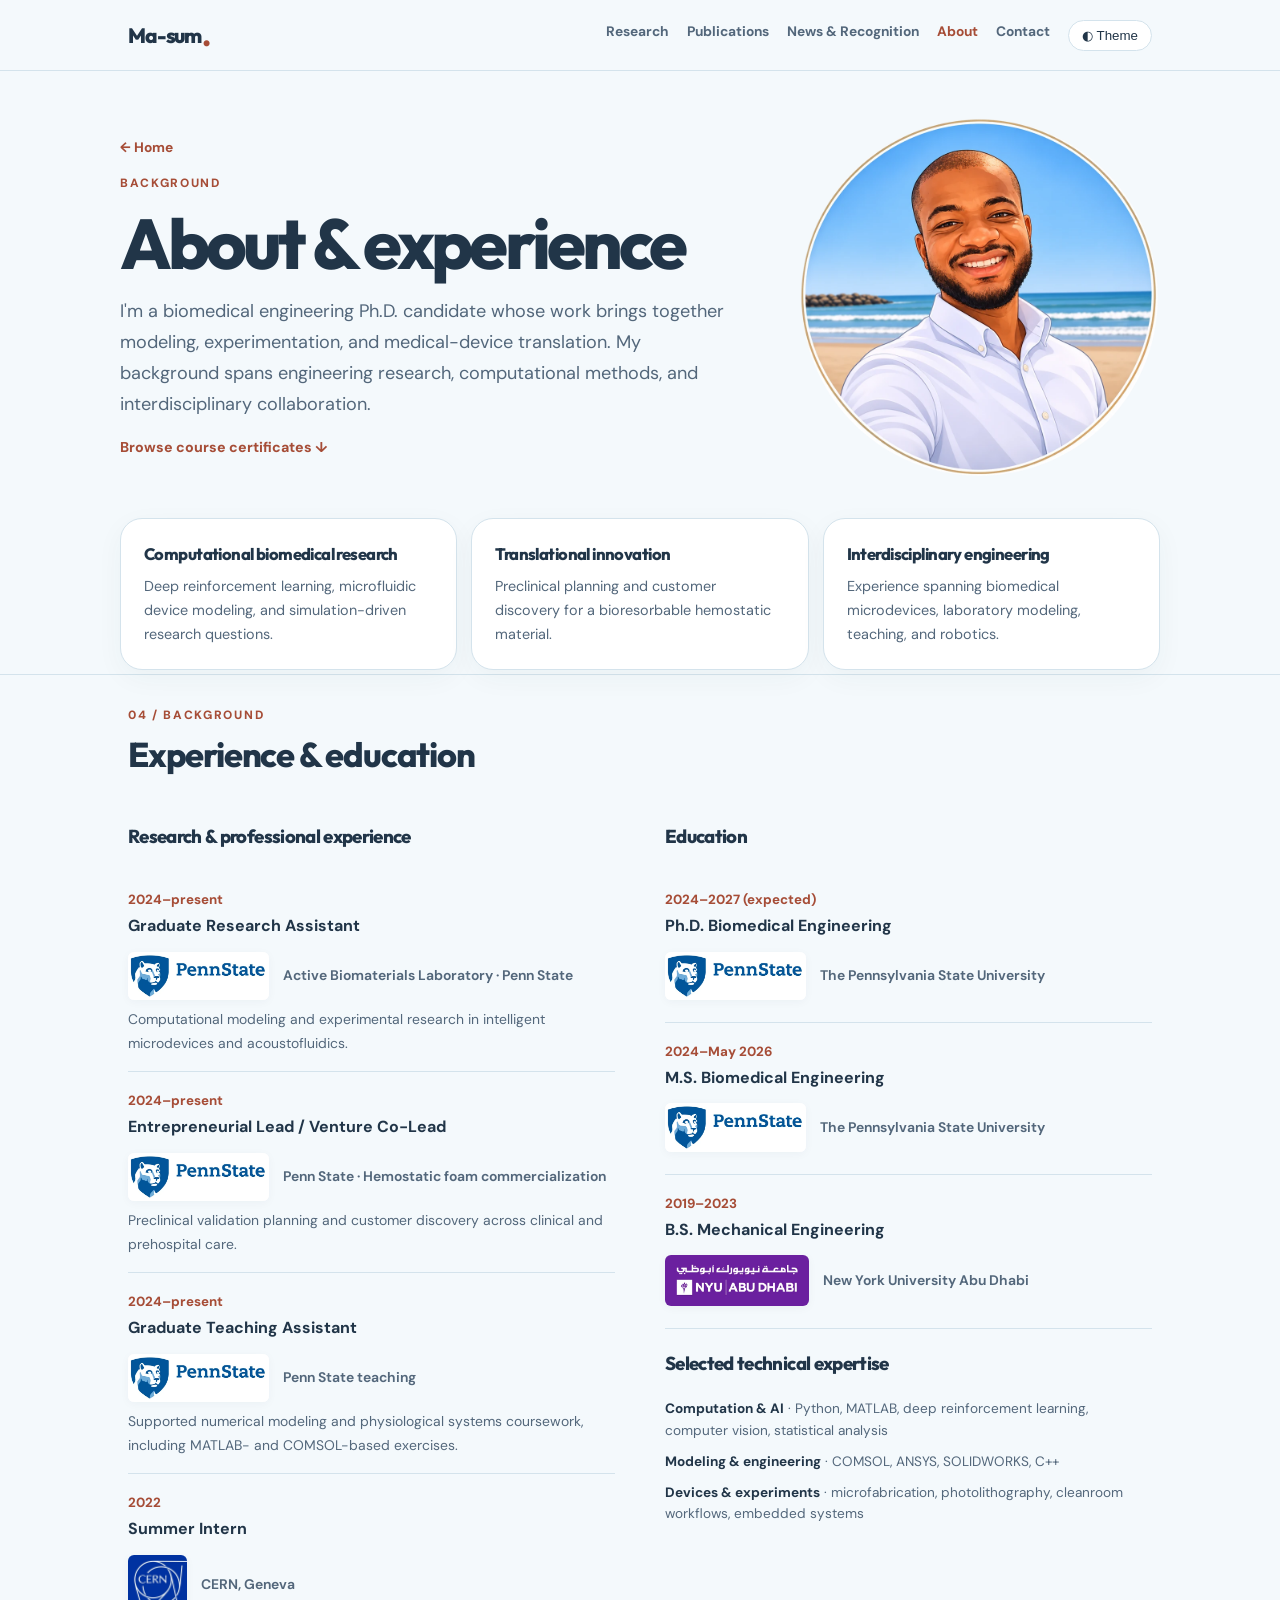
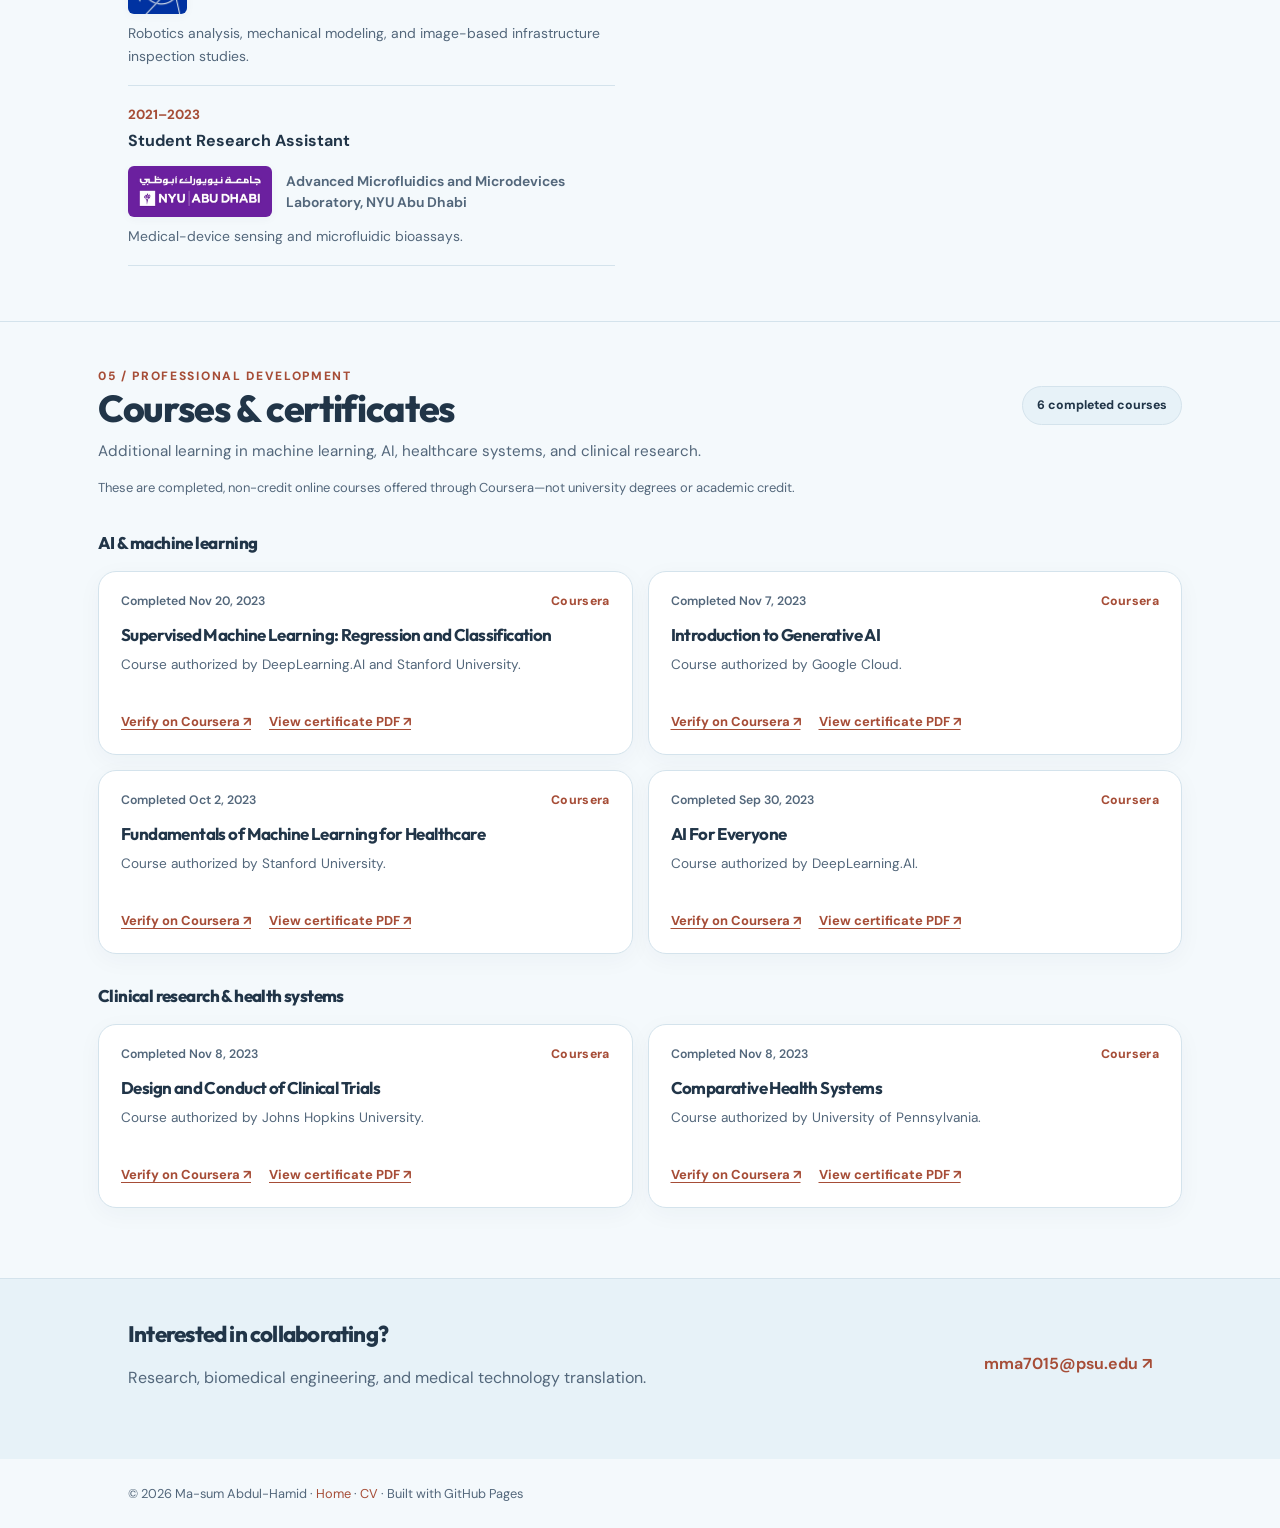
==== commit 96520fdb: "Use approved circular beach portrait with matched sketch animation on About" ====
--- a/about.html
+++ b/about.html
@@ -5,59 +5,50 @@
 <meta name="theme-color" content="#F1F5F9">
 <meta property="og:type" content="website"><meta property="og:site_name" content="Ma-sum Abdul-Hamid">
 <meta property="og:title" content="About, Experience &amp; Education | Ma-sum Abdul-Hamid"><meta property="og:description" content="Learn about Ma-sum Abdul-Hamid’s biomedical engineering research, entrepreneurship, technical expertise, education, and professional experience.">
-<meta property="og:url" content="https://ma-sumabdul-hamid.github.io/about.html"><meta property="og:image" content="https://ma-sumabdul-hamid.github.io/assets/portrait-cartoon-beach.webp"><meta property="og:image:alt" content="Portrait of Ma-sum Abdul-Hamid">
-<meta name="twitter:card" content="summary"><meta name="twitter:title" content="About, Experience &amp; Education | Ma-sum Abdul-Hamid"><meta name="twitter:description" content="Learn about Ma-sum Abdul-Hamid’s biomedical engineering research, entrepreneurship, technical expertise, education, and professional experience."><meta name="twitter:image" content="https://ma-sumabdul-hamid.github.io/assets/portrait-cartoon-beach.webp">
-<link rel="stylesheet" href="site.css?v=20261101-portrait-about"><script>try{if(localStorage.getItem("theme")==="dark")document.documentElement.classList.add("dark")}catch(e){}document.documentElement.classList.add("nav-js","portrait-js")</script><style id="portrait-layout-fix">
-/* Free-standing transparent illustration. No rectangular photo frame or color background. */
+<meta property="og:url" content="https://ma-sumabdul-hamid.github.io/about.html"><meta property="og:image" content="https://ma-sumabdul-hamid.github.io/assets/portrait-beach-circle.webp"><meta property="og:image:alt" content="Portrait of Ma-sum Abdul-Hamid">
+<meta name="twitter:card" content="summary"><meta name="twitter:title" content="About, Experience &amp; Education | Ma-sum Abdul-Hamid"><meta name="twitter:description" content="Learn about Ma-sum Abdul-Hamid’s biomedical engineering research, entrepreneurship, technical expertise, education, and professional experience."><meta name="twitter:image" content="https://ma-sumabdul-hamid.github.io/assets/portrait-beach-circle.webp">
+<link rel="stylesheet" href="site.css?v=20261101-circular-avatar"><script>try{if(localStorage.getItem("theme")==="dark")document.documentElement.classList.add("dark")}catch(e){}document.documentElement.classList.add("nav-js","portrait-js")</script><style id="portrait-layout-fix">
+/* Circular, asset-matched sketch-to-color avatar. The golden ring is included
+   in the approved artwork; there is no rectangular matte or stray beach residue. */
 .about-with-portrait>.about-portrait{min-width:0;max-width:100%;width:100%;display:flex;align-items:center;justify-content:center}
 .about-with-portrait>.about-portrait>.portrait-figure{min-width:0;flex:none;width:min(100%,385px);max-width:385px;margin:0;display:block}
 #portrait-frame.portrait-stage{
- display:block;position:relative;isolation:isolate;overflow:visible!important;
- width:100%;max-width:100%;height:auto;aspect-ratio:1122/1402;
- border:0!important;border-radius:0!important;outline:0!important;
- background:transparent!important;box-shadow:none!important;
- filter:none!important;
+ display:block;position:relative;isolation:isolate;width:100%;height:auto;
+ max-width:100%;aspect-ratio:1/1!important;overflow:hidden!important;
+ border:0!important;border-radius:50%!important;outline:0!important;
+ background:transparent!important;box-shadow:none!important;filter:none!important
 }
-#portrait-frame .portrait-color-pass,
-#portrait-frame .portrait-illustration{
- display:block;position:absolute;inset:0;width:100%;height:100%;
- max-width:100%;transform:none;mix-blend-mode:normal;
+#portrait-frame .portrait-color-pass,#portrait-frame .portrait-illustration{
+ display:block;position:absolute;inset:0;width:100%;height:100%;max-width:100%;
+ transform:none!important;mix-blend-mode:normal!important;pointer-events:none
 }
 #portrait-frame .portrait-color-pass{
- z-index:1;object-fit:contain;object-position:center;filter:none;
- clip-path:none!important;opacity:1;visibility:visible;
+ z-index:1;object-fit:cover;object-position:center;filter:none;
+ clip-path:none!important;opacity:1;visibility:visible
 }
 #portrait-frame .portrait-illustration{
- z-index:2;overflow:visible;pointer-events:none;
- visibility:hidden;opacity:0;
+ z-index:2;visibility:hidden;opacity:0;overflow:hidden
 }
 #portrait-frame::before,#portrait-frame::after{display:none!important;content:none!important}
 html.portrait-js #portrait-frame:not(.is-drawing):not(.is-complete) .portrait-color-pass{opacity:0}
 #portrait-frame .illustration-line{
- fill:none;stroke-dasharray:1;stroke-dashoffset:1;
- vector-effect:non-scaling-stroke;
+ fill:none;stroke:var(--portrait-stroke);stroke-width:1.9px;
+ stroke-dasharray:1;stroke-dashoffset:1;vector-effect:non-scaling-stroke
 }
-/* Each independent contour draws along its own path: not a clip-path swipe. */
+#portrait-frame .outline-ring{stroke:#ba9461;stroke-width:2.5px}
 #portrait-frame.is-drawing .portrait-illustration{
- visibility:visible;opacity:1;animation:portraitSketchFade 5s linear both;
+ visibility:visible;opacity:1;animation:portraitSketchFade 5s linear both
 }
 #portrait-frame.is-drawing .illustration-line{
- animation:portraitStrokeDraw var(--draw,1s) ease-out var(--delay,0s) both;
+ animation:portraitStrokeDraw var(--draw,1s) ease-out var(--delay,0s) both
 }
 #portrait-frame.is-drawing .portrait-color-pass{
- opacity:1;animation:portraitColorDevelop 5s ease-in-out both;
+ opacity:1;animation:portraitColorDevelop 5s ease-in-out both
 }
 #portrait-frame.is-complete .portrait-illustration{opacity:0!important;visibility:hidden!important;animation:none!important}
 #portrait-frame.is-complete .portrait-color-pass{opacity:1!important;visibility:visible!important;animation:none!important}
-@keyframes portraitStrokeDraw{
- from{stroke-dashoffset:1}
- to{stroke-dashoffset:0}
-}
-@keyframes portraitSketchFade{
- 0%,65%{opacity:1}
- 82%{opacity:.85}
- 100%{opacity:0}
-}
+@keyframes portraitStrokeDraw{from{stroke-dashoffset:1}to{stroke-dashoffset:0}}
+@keyframes portraitSketchFade{0%,65%{opacity:1}82%{opacity:.85}100%{opacity:0}}
 @keyframes portraitColorDevelop{
  0%,65%{opacity:0;filter:grayscale(1) saturate(.2)}
  78%{opacity:.35;filter:grayscale(.35) saturate(.65)}
@@ -65,14 +56,13 @@
  100%{opacity:1;filter:none}
 }
 @media(max-width:760px){
- .about-with-portrait>.about-portrait>.portrait-figure{width:min(79vw,370px);max-width:370px}
- #portrait-frame.portrait-stage{filter:none!important}
+ .about-with-portrait>.about-portrait>.portrait-figure{width:min(79vw,345px);max-width:345px}
 }
 @media(prefers-reduced-motion:reduce){
  #portrait-frame .portrait-illustration{display:none!important}
  #portrait-frame .portrait-color-pass{opacity:1!important;filter:none!important;animation:none!important}
 }
-</style></head><body class="interior-page"><a class="skip" href="#main">Skip to content</a><header><nav class="wrap site-nav" aria-label="Main navigation"><a class="personal-brand" href="index.html" aria-label="Ma-sum Abdul-Hamid, home">Ma-sum<span class="brand-dot">.</span></a><button class="mobile-menu-toggle" id="mobile-menu-toggle" aria-expanded="false" aria-controls="primary-links" aria-label="Open navigation" type="button"><span class="menu-bars" aria-hidden="true"><span></span><span></span><span></span></span><span class="menu-word">Menu</span></button><div class="links" id="primary-links"><a href="research.html">Research</a><a href="publications.html">Publications</a><a href="news.html">News &amp; Recognition</a><a href="about.html" aria-current="page">About</a><a href="index.html#contact">Contact</a><button type="button" id="theme" aria-label="Toggle theme">◐ Theme</button></div></nav></header><main id="main"><div class="interior-hero about-with-portrait"><div class="about-hero-copy"><div class="subpage-index-link"><a href="index.html">← Home</a></div><div class="eyebrow">Background</div><h1>About &amp; experience</h1><p>I'm a biomedical engineering Ph.D. candidate whose work brings together modeling, experimentation, and medical-device translation. My background spans engineering research, computational methods, and interdisciplinary collaboration.</p><p class="certificates-jump"><a href="#certificates">Browse course certificates ↓</a></p></div><div class="about-portrait"><figure class="portrait-figure"><div class="portrait-stage" id="portrait-frame"><svg xmlns="http://www.w3.org/2000/svg" viewBox="0 0 1122 1402" preserveAspectRatio="xMidYMid meet" class="portrait-illustration" aria-hidden="true" focusable="false"><g fill="none" stroke-linejoin="round" stroke-linecap="round"><path class="illustration-line" pathLength="1" d="M356,166 311,198 265,246 241,288 234,310 231,331 231,352 235,373 235,437 245,472 243,556 245,581 259,608 266,660 297,689 331,731 323,767 302,788 248,821 235,827 218,827 213,830 192,832 189,840 181,844 140,887 136,887 112,910 89,927 15,995 0,995" style="--delay:0.00s;--draw:2.15s" stroke="#384956" stroke-width="3.8"/><path class="illustration-line" pathLength="1" d="M1087,1286 1060,1211 1025,1138 1015,1095 998,1049 977,1006 958,979 950,962 841,862 829,861 818,850 809,850 799,845 797,824 781,811 772,817 761,817 735,790 706,767 682,761 664,760 652,753 652,746 659,736 657,707 690,652 699,623 699,615 703,610 709,578 707,568 710,563 707,551 709,523 707,520 706,424 699,419 697,409 693,404 677,400 677,340 664,290 644,245 609,204 566,176 515,154 474,145 423,144 390,151" style="--delay:0.00s;--draw:2.15s" stroke="#384956" stroke-width="3.8"/><path class="illustration-line" pathLength="1" d="M458,151 464,152 466,158 466,153 468,151 468,159 471,156 469,155 472,154 470,154 469,151 465,153 460,151" style="--delay:1.01s;--draw:0.40s" stroke="#63747C" stroke-width="2.2"/><path class="illustration-line" pathLength="1" d="M502,180 502,183 508,186 508,188 497,184 493,189 488,190 486,187 491,187 485,184 486,181 484,186 488,190 495,188 498,184 509,189 508,192 512,195 508,192 514,190 508,188 510,187 503,184 503,180" style="--delay:0.99s;--draw:0.49s" stroke="#63747C" stroke-width="2.2"/><path class="illustration-line" pathLength="1" d="M393,153 386,160 382,161 381,159 379,163 377,160 374,161 370,166 374,161 380,163 390,159 389,157 392,154 401,156 403,161 407,161 407,158 409,157 410,162 399,165 399,168 405,171 412,169 415,172 410,173 410,175 416,177 419,175 419,179 424,179 422,183 424,181 424,185 426,181 425,182 424,180 427,177 422,173 419,175 413,169 405,171 399,167 400,165 410,163 412,166 410,160 414,158 419,162 419,159 423,160 421,160 420,157 419,159 411,159 408,156 407,160 404,161 402,156 394,154" style="--delay:0.72s;--draw:0.73s" stroke="#344A52" stroke-width="2.9"/><path class="illustration-line" pathLength="1" d="M386,165 381,169 388,165 389,166 379,173 374,173 380,173 382,171 384,173 382,175 377,175 381,176 384,173 384,170 388,174 385,179 388,179 390,182 389,179 385,179 388,177 388,174 384,170 389,167 389,165" style="--delay:0.85s;--draw:0.47s" stroke="#63747C" stroke-width="2.2"/><path class="illustration-line" pathLength="1" d="M456,174 461,181 459,182 457,180 458,182 461,182 456,175 459,174 462,178 459,174" style="--delay:0.96s;--draw:0.40s" stroke="#63747C" stroke-width="2.2"/><path class="illustration-line" pathLength="1" d="M480,161 479,163 476,163 474,167 472,166 473,164 471,166 468,163 467,166 476,168 474,167 478,166 475,165 479,163 482,167 487,166 489,172 493,172 497,176 494,179 492,177 494,176 492,177 486,170 482,169 489,175 482,180 479,174 482,174 482,172 485,173 481,171 480,168 478,169 479,172 473,171 480,173 477,174 481,176 481,180 483,181 487,176 493,178 490,181 498,177 503,177 510,181 508,184 507,183 513,185 510,180 504,177 498,177 493,171 491,173 488,167 492,167 483,167 480,163" style="--delay:0.45s;--draw:0.71s" stroke="#344A52" stroke-width="2.9"/><path class="illustration-line" pathLength="1" d="M449,184 444,189 445,192 451,188 457,192 458,195 461,194 464,197 465,196 462,196 463,193 464,194 469,190 475,191 470,188 459,195 459,192 449,188 446,192 444,190 449,185" style="--delay:0.87s;--draw:0.45s" stroke="#63747C" stroke-width="2.2"/><path class="illustration-line" pathLength="1" d="M430,156 431,160 427,161 424,166 428,161 430,161 432,165 436,165 431,163 431,156 433,157 434,162 437,163 434,161 433,156" style="--delay:1.02s;--draw:0.40s" stroke="#63747C" stroke-width="2.2"/><path class="illustration-line" pathLength="1" d="M467,170 475,180 468,180 464,184 461,184 466,183 465,186 460,186 456,189 452,185 454,188 457,189 460,187 462,191 461,188 469,183 470,180 474,182 476,180 472,176 473,173 479,179 473,173 471,175 469,170" style="--delay:0.94s;--draw:0.48s" stroke="#63747C" stroke-width="2.2"/><path class="illustration-line" pathLength="1" d="M330,211 322,223 318,222 311,230 307,230 302,235 302,231 301,232 302,236 308,230 310,231 307,235 307,242 309,232 312,231 319,222 322,223 331,211 335,211 334,215 328,219 330,221 327,225 326,223 327,222 326,225 328,225 336,211" style="--delay:0.96s;--draw:0.54s" stroke="#344A52" stroke-width="2.9"/><path class="illustration-line" pathLength="1" d="M638,243 639,245 637,248 638,249 639,245 643,250 657,288 663,323 662,329 665,339 667,369 665,339 657,288 649,263 641,246" style="--delay:0.80s;--draw:0.68s" stroke="#344A52" stroke-width="2.9"/><path class="illustration-line" pathLength="1" d="M397,214 395,215 398,214 403,218 411,220 407,218 408,216 410,218 409,216 404,218 398,214" style="--delay:0.56s;--draw:0.40s" stroke="#63747C" stroke-width="2.2"/><path class="illustration-line" pathLength="1" d="M257,308 255,311 258,308 260,313 256,317 258,315 260,316 261,323 259,308" style="--delay:1.08s;--draw:0.40s" stroke="#63747C" stroke-width="2.2"/><path class="illustration-line" pathLength="1" d="M435,186 434,189 433,187 434,191 441,200 434,189 442,190 438,186 441,189 440,190 435,187" style="--delay:0.64s;--draw:0.40s" stroke="#63747C" stroke-width="2.2"/><path class="illustration-line" pathLength="1" d="M527,195 526,200 527,197 530,196 536,203 545,209 531,196 528,196" style="--delay:0.98s;--draw:0.40s" stroke="#63747C" stroke-width="2.2"/><path class="illustration-line" pathLength="1" d="M536,226 540,229 536,229 549,236 539,230 543,230 544,228 548,233 558,233 549,233 545,228 542,230 537,226" style="--delay:1.13s;--draw:0.42s" stroke="#63747C" stroke-width="2.2"/><path class="illustration-line" pathLength="1" d="M651,320 654,329 658,332 657,337 670,396 697,500 701,527 700,541 701,527 697,500 657,337 659,333 657,330 658,324 656,320 658,324 658,329 656,330 651,322 652,320" style="--delay:0.81s;--draw:0.99s" stroke="#344A52" stroke-width="2.9"/><path class="illustration-line" pathLength="1" d="M434,170 433,174 438,179 443,177 445,179 444,181 451,182 443,177 439,179 434,174" style="--delay:0.68s;--draw:0.40s" stroke="#63747C" stroke-width="2.2"/><path class="illustration-line" pathLength="1" d="M353,364 343,366 337,372 331,374 332,375 341,369 343,372 359,366 343,372 341,369 344,368 344,366 348,367 356,364" style="--delay:1.24s;--draw:0.45s" stroke="#63747C" stroke-width="2.2"/><path class="illustration-line" pathLength="1" d="M597,327 600,330 600,328 608,329 621,337 608,329 599,329" style="--delay:1.05s;--draw:0.40s" stroke="#63747C" stroke-width="2.2"/><path class="illustration-line" pathLength="1" d="M503,193 505,195 503,196 502,195 511,199 516,204 514,209 523,216 523,219 534,229 534,231 532,232 532,230 530,231 520,226 517,223 519,220 514,215 508,213 519,226 559,244 535,232 533,227 523,218 523,215 514,208 516,203 512,199 515,199 510,196 513,198 510,199 504,194" style="--delay:0.54s;--draw:0.67s" stroke="#344A52" stroke-width="2.9"/><path class="illustration-line" pathLength="1" d="M547,334 539,337 534,342 531,350 534,343 540,337 548,334 565,338 576,338 565,338 554,336 552,334" style="--delay:0.64s;--draw:0.44s" stroke="#63747C" stroke-width="2.2"/><path class="illustration-line" pathLength="1" d="M384,378 388,382 402,388 402,385 401,387 388,382 385,378" style="--delay:0.69s;--draw:0.40s" stroke="#63747C" stroke-width="2.2"/><path class="illustration-line" pathLength="1" d="M575,326 592,326 595,329 594,330 590,328 585,329 590,329 590,331 587,331 596,333 590,331 595,329 607,339 610,340 610,337 616,347 621,347 617,347 614,344 615,342 621,345 623,343 629,348 632,355 635,357 631,353 629,347 621,340 614,338 620,340 623,343 621,345 614,342 610,336 606,335 610,337 608,339 593,326 578,326" style="--delay:1.17s;--draw:0.65s" stroke="#344A52" stroke-width="2.9"/><path class="illustration-line" pathLength="1" d="M414,365 422,373 423,386 423,377 420,370 425,369 427,387 424,365 424,368 420,370 415,365" style="--delay:1.14s;--draw:0.45s" stroke="#63747C" stroke-width="2.2"/><path class="illustration-line" pathLength="1" d="M552,341 537,352 533,361 533,356 532,358 531,356 531,361 530,359 529,361 528,358 526,363 525,361 526,364 524,369 528,360 530,363 528,369 531,362 533,366 541,354 543,355 538,363 538,367 545,362 550,362 557,356 558,357 553,362 554,364 565,355 576,350 557,360 558,355 546,363 546,361 539,366 538,363 543,355 541,354 534,363 533,361 536,354 544,346 554,341" style="--delay:0.66s;--draw:0.74s" stroke="#344A52" stroke-width="2.9"/><path class="illustration-line" pathLength="1" d="M470,195 475,198 466,198 466,200 475,206 475,201 473,204 466,199 473,198 473,201 476,198 475,196 471,196" style="--delay:1.00s;--draw:0.40s" stroke="#63747C" stroke-width="2.2"/><path class="illustration-line" pathLength="1" d="M237,393 245,428 258,464 266,480 256,480 250,482 247,486 256,480 267,481 252,449 237,397" style="--delay:1.29s;--draw:0.63s" stroke="#344A52" stroke-width="2.9"/><path class="illustration-line" pathLength="1" d="M369,383 380,388 378,390 369,387 364,388 369,387 379,390 380,388 387,393 392,391 390,389 391,387 393,388 390,387 390,385 387,386 381,384 385,388 382,386 386,385 390,387 390,392 388,393 372,383" style="--delay:1.05s;--draw:0.49s" stroke="#63747C" stroke-width="2.2"/><path class="illustration-line" pathLength="1" d="M658,283 666,325 671,387 674,402 676,403 673,398 671,387 666,325 658,285" style="--delay:0.75s;--draw:0.64s" stroke="#344A52" stroke-width="2.9"/><path class="illustration-line" pathLength="1" d="M296,224 290,227 284,233 284,236 277,242 276,246 269,250 266,257 268,256 269,259 264,267 262,275 263,280 258,290 260,289 261,291 254,308 261,292 260,286 263,280 263,270 269,259 268,252 275,247 277,251 277,248 275,247 276,244 294,225 294,229 295,225" style="--delay:0.83s;--draw:0.63s" stroke="#344A52" stroke-width="2.9"/><path class="illustration-line" pathLength="1" d="M335,369 323,375 316,386 312,388 312,390 314,387 316,389 298,408 294,418 295,422 291,426 288,434 295,422 294,418 301,404 307,402 310,403 309,405 304,406 300,413 306,405 310,405 310,402 302,403 315,391 320,379 332,370 336,370" style="--delay:0.67s;--draw:0.63s" stroke="#344A52" stroke-width="2.9"/><path class="illustration-line" pathLength="1" d="M310,241 309,249 306,251 321,243 310,249 309,242" style="--delay:0.47s;--draw:0.40s" stroke="#63747C" stroke-width="2.2"/><path class="illustration-line" pathLength="1" d="M256,426 255,430 253,430 253,434 256,427 257,433 261,438 259,439 260,442 262,442 262,439 257,432 257,427" style="--delay:1.31s;--draw:0.40s" stroke="#63747C" stroke-width="2.2"/><path class="illustration-line" pathLength="1" d="M241,308 244,316 246,333 244,316 241,310" style="--delay:0.98s;--draw:0.40s" stroke="#63747C" stroke-width="2.2"/><path class="illustration-line" pathLength="1" d="M554,398 542,408 531,413 528,421 541,428 576,436 582,434 591,437 614,439 591,437 582,434 576,436 541,428 528,421 529,418 541,415 586,411 609,406 614,403 617,404 614,403 609,406 586,411 547,414 532,418 529,417 532,413 543,408 555,398" style="--delay:0.98s;--draw:0.92s" stroke="#344A52" stroke-width="2.9"/><path class="illustration-line" pathLength="1" d="M382,422 359,428 342,436 330,444 318,456 338,439 368,425 382,422 400,422 425,429 400,422" style="--delay:1.28s;--draw:0.61s" stroke="#344A52" stroke-width="2.9"/><path class="illustration-line" pathLength="1" d="M626,303 636,317 637,311 634,310 637,312 634,314 627,304" style="--delay:0.82s;--draw:0.40s" stroke="#63747C" stroke-width="2.2"/><path class="illustration-line" pathLength="1" d="M531,420 555,428 573,430 560,429 533,422" style="--delay:1.24s;--draw:0.42s" stroke="#63747C" stroke-width="2.2"/><path class="illustration-line" pathLength="1" d="M313,464 302,468 292,468 302,468 314,464" style="--delay:1.25s;--draw:0.40s" stroke="#63747C" stroke-width="2.2"/><path class="illustration-line" pathLength="1" d="M554,454 552,455 554,454 564,459 571,466 576,475 577,489 574,495 567,501 565,499 558,499 539,506 516,528 510,531 496,532 485,525 474,522 451,522 441,525 438,529 429,527 420,518 417,508 419,494 429,481 422,488 418,498 417,508 420,519 425,525 436,529 451,522 474,522 482,524 496,532 513,530 540,506 558,499 565,500 546,506 534,514 540,509 553,503 565,500 568,501 574,496 577,489 577,479 574,470 565,459 555,454" style="--delay:0.81s;--draw:1.17s" stroke="#344A52" stroke-width="2.9"/><path class="illustration-line" pathLength="1" d="M255,483 247,490 255,483 267,484 273,492 278,519 273,522 273,514 271,512 273,514 272,522 279,521 282,545 286,553 285,555 284,554 285,565 282,569 275,563 273,556 273,547 275,543 273,547 273,556 275,563 282,570 284,567 286,569 284,576 287,579 287,588 290,589 290,608 294,611 294,621 290,620 284,611 283,596 279,589 283,596 284,612 287,617 294,622 294,610 290,608 290,588 287,587 287,578 284,576 286,573 286,568 284,567 284,557 286,553 282,545 275,500 272,489 267,483 264,483" style="--delay:0.86s;--draw:1.04s" stroke="#344A52" stroke-width="2.9"/><path class="illustration-line" pathLength="1" d="M597,397 596,405 598,406 609,401 598,406 596,399 598,397 609,399 602,397" style="--delay:0.81s;--draw:0.40s" stroke="#63747C" stroke-width="2.2"/><path class="illustration-line" pathLength="1" d="M631,347 637,354 637,358 641,365 639,366 630,360 623,359 632,361 640,367 642,365 638,359 640,357 653,379 656,390 655,397 647,401 639,401 626,395 601,389 606,389 610,392 625,395 639,401 647,401 658,396 659,400 654,402 654,405 657,406 654,403 659,400 659,396 655,396 656,390 653,378 642,358 638,358 637,353 632,348" style="--delay:0.73s;--draw:0.77s" stroke="#344A52" stroke-width="2.9"/><path class="illustration-line" pathLength="1" d="M385,435 378,438 380,442 376,445 380,443 380,436 386,435 389,438 384,440 388,440 389,437 386,435" style="--delay:1.05s;--draw:0.40s" stroke="#63747C" stroke-width="2.2"/><path class="illustration-line" pathLength="1" d="M685,407 678,412 676,408 677,412 679,412 685,407 690,407 694,412 693,414 690,413 685,416 681,426 685,417 690,413 692,414 696,421 701,445 701,463 699,463 699,449 699,463 701,470 701,445 696,421 693,415 694,412 690,407" style="--delay:0.80s;--draw:0.63s" stroke="#344A52" stroke-width="2.9"/><path class="illustration-line" pathLength="1" d="M684,425 682,431 684,426 689,441 688,446 695,458 699,472 698,484 699,472 693,453 688,445 689,441 684,426" style="--delay:0.92s;--draw:0.49s" stroke="#63747C" stroke-width="2.2"/><path class="illustration-line" pathLength="1" d="M435,441 417,456 375,482 403,466 430,447 432,448 430,447 434,442" style="--delay:0.74s;--draw:0.51s" stroke="#63747C" stroke-width="2.2"/><path class="illustration-line" pathLength="1" d="M323,403 320,404 328,404 312,407 308,410 317,410 310,409 313,407 328,405 328,403" style="--delay:1.25s;--draw:0.40s" stroke="#63747C" stroke-width="2.2"/><path class="illustration-line" pathLength="1" d="M241,327 242,331 238,355 243,363 240,362 243,364 242,359 238,355 241,330" style="--delay:0.79s;--draw:0.42s" stroke="#63747C" stroke-width="2.2"/><path class="illustration-line" pathLength="1" d="M567,327 560,331 569,327 599,336 569,327" style="--delay:0.86s;--draw:0.42s" stroke="#63747C" stroke-width="2.2"/><path class="illustration-line" pathLength="1" d="M384,419 365,423 343,432 330,440 314,457 323,447 337,436 359,425 372,421 397,419 423,426 397,419" style="--delay:1.03s;--draw:0.63s" stroke="#344A52" stroke-width="2.9"/><path class="illustration-line" pathLength="1" d="M370,361 368,363 363,362 371,364 380,363 389,366 396,363 406,374 407,380 413,380 415,383 411,383 412,386 410,387 407,384 405,386 403,382 405,388 407,384 409,387 414,384 419,389 418,390 420,388 419,381 416,379 417,374 415,372 415,377 403,366 404,365 403,367 405,367 419,382 418,388 408,373 412,378 410,380 396,362 392,364 383,361 392,364 389,366 380,363 371,364 369,362 372,361" style="--delay:1.21s;--draw:0.74s" stroke="#344A52" stroke-width="2.9"/><path class="illustration-line" pathLength="1" d="M426,365 429,386 429,379 432,374 429,378 427,375 427,368 429,366 432,372 434,371 430,366 426,367" style="--delay:0.87s;--draw:0.41s" stroke="#63747C" stroke-width="2.2"/><path class="illustration-line" pathLength="1" d="M632,409 617,418 603,422 590,423 611,420 620,417 633,409 641,409 648,413 645,417 635,417 628,420 635,417 644,417 657,425 645,417 649,413 662,422 657,417 641,409" style="--delay:1.26s;--draw:0.62s" stroke="#344A52" stroke-width="2.9"/><path class="illustration-line" pathLength="1" d="M237,379 247,425 262,465 247,425 237,382" style="--delay:0.94s;--draw:0.56s" stroke="#344A52" stroke-width="2.9"/><path class="illustration-line" pathLength="1" d="M237,365 237,368 238,365 242,368 242,383 246,392 243,391 243,389 244,393 246,393 245,387 248,385 248,389 249,385 245,386 242,383 242,367 239,365" style="--delay:0.95s;--draw:0.43s" stroke="#63747C" stroke-width="2.2"/><path class="illustration-line" pathLength="1" d="M534,337 531,339 522,356 520,366 523,354 528,345 531,344 531,340 535,338" style="--delay:0.92s;--draw:0.40s" stroke="#63747C" stroke-width="2.2"/><path class="illustration-line" pathLength="1" d="M636,423 605,432 591,434 638,423 640,426 637,432 646,436 645,435 649,433 667,446 656,436 649,433 645,435 637,431 644,423 657,427 647,423 640,425 638,423" style="--delay:0.64s;--draw:0.62s" stroke="#344A52" stroke-width="2.9"/><path class="illustration-line" pathLength="1" d="M631,451 646,457 654,464 647,457 632,451" style="--delay:0.96s;--draw:0.40s" stroke="#63747C" stroke-width="2.2"/><path class="illustration-line" pathLength="1" d="M368,469 330,480 320,485 330,480 371,469" style="--delay:0.80s;--draw:0.45s" stroke="#63747C" stroke-width="2.2"/><path class="illustration-line" pathLength="1" d="M394,434 392,435 393,442 408,438 395,442 392,440 394,434 408,436 401,434" style="--delay:0.64s;--draw:0.40s" stroke="#63747C" stroke-width="2.2"/><path class="illustration-line" pathLength="1" d="M590,389 567,394 552,403 559,398 574,392 590,389 606,392 593,389" style="--delay:1.16s;--draw:0.46s" stroke="#63747C" stroke-width="2.2"/><path class="illustration-line" pathLength="1" d="M367,376 386,383 384,382 385,381 383,382 369,376" style="--delay:0.71s;--draw:0.40s" stroke="#63747C" stroke-width="2.2"/><path class="illustration-line" pathLength="1" d="M259,403 259,408 261,410 260,415 263,418 264,435 269,453 274,488 296,591 301,603 301,612 313,629 313,633 315,628 314,629 308,623 305,615 304,616 301,612 301,602 296,591 287,543 274,488 269,453 264,434 263,418 260,414 261,409 259,407" style="--delay:0.94s;--draw:0.99s" stroke="#344A52" stroke-width="2.9"/><path class="illustration-line" pathLength="1" d="M437,376 435,379 438,378 437,385 435,387 435,383 433,387 434,386 435,388 438,377" style="--delay:1.09s;--draw:0.40s" stroke="#63747C" stroke-width="2.2"/><path class="illustration-line" pathLength="1" d="M591,346 581,353 588,349 593,352 596,350 599,351 612,348 592,352 588,348 593,346" style="--delay:0.95s;--draw:0.41s" stroke="#63747C" stroke-width="2.2"/><path class="illustration-line" pathLength="1" d="M584,524 587,532 586,526 596,535 586,526" style="--delay:0.95s;--draw:0.40s" stroke="#63747C" stroke-width="2.2"/><path class="illustration-line" pathLength="1" d="M430,475 412,490 400,512 412,491 431,475" style="--delay:1.04s;--draw:0.44s" stroke="#63747C" stroke-width="2.2"/><path class="illustration-line" pathLength="1" d="M610,497 641,525 647,535 639,522 627,510 611,498" style="--delay:1.09s;--draw:0.45s" stroke="#63747C" stroke-width="2.2"/><path class="illustration-line" pathLength="1" d="M401,559 392,575 390,587 392,576 402,559 403,561 403,559" style="--delay:1.30s;--draw:0.40s" stroke="#63747C" stroke-width="2.2"/><path class="illustration-line" pathLength="1" d="M371,477 358,480 337,481 325,485 316,490 309,498 321,487 337,481 358,480 373,477" style="--delay:0.75s;--draw:0.49s" stroke="#63747C" stroke-width="2.2"/><path class="illustration-line" pathLength="1" d="M319,411 306,420 297,423 302,423 300,422 307,420 318,412" style="--delay:1.01s;--draw:0.40s" stroke="#63747C" stroke-width="2.2"/><path class="illustration-line" pathLength="1" d="M333,387 330,389 338,387 343,389 369,391 343,389 338,387" style="--delay:0.77s;--draw:0.41s" stroke="#63747C" stroke-width="2.2"/><path class="illustration-line" pathLength="1" d="M588,380 570,383 556,388 544,395 531,408 535,408 547,397 561,389 587,383 616,385 638,398 616,385 587,383 566,387 546,397 533,409 531,408 540,399 556,388 570,383 588,380 605,380 619,383 629,388 643,399 630,388 616,382 605,380" style="--delay:0.78s;--draw:0.97s" stroke="#344A52" stroke-width="2.9"/><path class="illustration-line" pathLength="1" d="M626,403 602,412 578,415 602,412 627,403 637,406 631,403" style="--delay:1.15s;--draw:0.47s" stroke="#63747C" stroke-width="2.2"/><path class="illustration-line" pathLength="1" d="M371,466 357,470 326,472 317,477 331,471 349,471 373,466" style="--delay:1.02s;--draw:0.46s" stroke="#63747C" stroke-width="2.2"/><path class="illustration-line" pathLength="1" d="M633,368 642,380 648,395 646,396 632,379 632,381 644,395 648,396 643,381 637,372" style="--delay:0.97s;--draw:0.45s" stroke="#63747C" stroke-width="2.2"/><path class="illustration-line" pathLength="1" d="M631,406 623,412 612,416 622,413 631,407" style="--delay:1.15s;--draw:0.40s" stroke="#63747C" stroke-width="2.2"/><path class="illustration-line" pathLength="1" d="M252,497 250,500 250,508 255,532 262,548 263,555 262,548 255,532 250,500 253,497 257,497 263,501 260,506 263,521 260,510 263,501 275,513 265,501 258,497" style="--delay:1.34s;--draw:0.62s" stroke="#344A52" stroke-width="2.9"/><path class="illustration-line" pathLength="1" d="M576,524 578,533 576,535 572,534 569,538 574,534 576,536 573,540 552,542 545,546 538,547 526,555 512,561 485,559 482,561 466,560 467,561 464,563 459,562 456,564 446,558 456,564 475,560 482,561 485,559 512,561 527,555 541,546 546,546 556,541 571,541 575,538 578,540 579,539 577,540 575,538 577,535 586,541 588,541 589,538 590,540 593,539 603,542 607,548 607,552 605,554 595,548 583,545 558,546 583,545 592,547 606,554 608,551 605,544 608,543 610,545 608,543 610,540 616,550 610,539 608,543 605,543 598,539 596,541 594,539 591,540 589,537 591,534 594,536 588,534 589,538 587,541 578,536 578,527 580,527 580,534 579,525 578,527 577,524" style="--delay:1.03s;--draw:1.18s" stroke="#344A52" stroke-width="2.9"/><path class="illustration-line" pathLength="1" d="M436,596 419,600 414,604 415,608 422,615 436,625 423,615 414,604 419,600 437,596" style="--delay:1.22s;--draw:0.46s" stroke="#63747C" stroke-width="2.2"/><path class="illustration-line" pathLength="1" d="M631,421 611,427 587,427 575,425 587,427 611,427 631,421 642,421" style="--delay:0.98s;--draw:0.48s" stroke="#63747C" stroke-width="2.2"/><path class="illustration-line" pathLength="1" d="M381,582 375,599 378,613 375,599 381,583" style="--delay:1.13s;--draw:0.40s" stroke="#63747C" stroke-width="2.2"/><path class="illustration-line" pathLength="1" d="M393,429 379,430 360,435 328,451 314,462 309,463 308,461 315,452 306,463 293,466 308,462 316,463 316,461 329,451 350,439 374,431 399,429 401,431 415,433 430,433 432,436 430,438 412,439 371,451 357,451 358,452 355,454 348,453 345,455 348,453 354,454 350,458 334,458 324,461 307,474 330,459 343,457 357,458 379,451 377,453 354,458 353,455 358,452 380,449 417,438 430,438 433,435 431,433 415,433 394,429" style="--delay:1.12s;--draw:1.27s" stroke="#344A52" stroke-width="2.9"/><path class="illustration-line" pathLength="1" d="M306,422 309,423 301,425 295,429 294,427 295,426 291,432 292,436 290,440 293,435 296,436 293,439 297,436 293,435 292,431 302,425 310,423 308,422" style="--delay:0.95s;--draw:0.43s" stroke="#63747C" stroke-width="2.2"/><path class="illustration-line" pathLength="1" d="M384,610 388,615 388,622 387,621 391,624 387,618 388,615 397,623 390,616" style="--delay:1.18s;--draw:0.40s" stroke="#63747C" stroke-width="2.2"/><path class="illustration-line" pathLength="1" d="M392,453 381,461 365,466 353,468 331,468 323,466 325,469 322,471 326,467 353,468 369,465 384,460 393,453" style="--delay:0.99s;--draw:0.52s" stroke="#63747C" stroke-width="2.9"/><path class="illustration-line" pathLength="1" d="M611,518 621,525 628,538 625,532 626,530 633,539 632,537 635,536 644,556 640,560 642,560 638,582 643,586 641,591 634,584 635,578 632,578 637,589 641,591 640,606 637,592 640,606 640,593 643,590 643,586 639,581 644,556 635,535 631,535 633,533 632,530 625,526 633,532 631,534 625,530 618,521 612,518" style="--delay:1.38s;--draw:0.78s" stroke="#344A52" stroke-width="2.9"/><path class="illustration-line" pathLength="1" d="M247,511 251,534 263,559 253,540 247,514" style="--delay:1.20s;--draw:0.44s" stroke="#63747C" stroke-width="2.2"/><path class="illustration-line" pathLength="1" d="M266,518 264,536 266,559 271,572 283,583 285,595 284,585 281,580 282,575 282,578 279,579 269,568 266,559 264,536 267,518" style="--delay:1.33s;--draw:0.55s" stroke="#344A52" stroke-width="2.9"/><path class="illustration-line" pathLength="1" d="M414,574 410,587 408,586 409,583 404,592 401,591 398,597 399,588 397,588 394,595 391,595 388,603 389,612 388,603 392,595 394,596 393,601 391,601 393,607 394,605 396,606 395,610 393,610 396,614 392,616 396,615 399,617 398,618 399,617 394,611 396,606 394,604 393,606 392,605 397,589 399,589 398,597 402,591 405,592 408,587 411,587 414,575" style="--delay:1.43s;--draw:0.63s" stroke="#344A52" stroke-width="2.9"/><path class="illustration-line" pathLength="1" d="M575,468 580,481 580,487 576,497 569,503 543,514 555,508 556,510 553,513 559,507 571,502 577,496 580,481 576,469" style="--delay:0.85s;--draw:0.51s" stroke="#63747C" stroke-width="2.2"/><path class="illustration-line" pathLength="1" d="M608,563 605,565 572,567 591,567 585,570 579,569 582,570 580,575 583,569 586,574 586,583 583,586 578,583 577,570 570,570 514,587 473,591 448,596 453,605 448,597 450,595 462,594 467,599 469,605 468,600 462,594 470,593 471,604 471,592 489,590 492,604 489,595 491,590 512,587 515,592 517,604 510,608 499,610 490,608 477,612 472,607 466,612 457,611 453,607 447,610 443,607 439,599 445,597 447,600 446,597 439,598 442,608 437,606 435,601 437,599 435,599 437,607 444,608 445,611 418,607 439,611 453,608 456,611 450,612 459,611 467,612 468,614 472,612 467,612 471,607 477,612 491,608 493,609 490,611 493,609 505,609 517,605 518,607 515,611 518,607 531,608 534,606 519,607 517,604 532,604 543,601 545,598 551,600 558,599 551,600 545,598 540,582 541,579 558,574 562,580 563,587 562,580 564,580 567,573 570,570 576,570 579,584 578,589 575,592 571,593 564,590 561,595 556,597 550,597 546,593 549,597 560,596 562,600 566,600 573,596 563,600 560,596 565,590 574,593 577,591 580,584 582,588 579,591 585,585 587,581 585,573 586,569 591,569 590,580 592,566 610,563 612,565 611,571 599,597 602,594 610,575 611,563" style="--delay:1.15s;--draw:1.50s" stroke="#344A52" stroke-width="2.9"/><path class="illustration-line" pathLength="1" d="M427,550 424,554 421,554 420,560 416,564 416,561 415,562 414,560 417,557 418,559 418,557 414,559 409,571 408,565 410,564 410,561 399,573 398,572 402,565 412,557 400,566 401,565 402,567 398,573 399,574 408,565 408,570 410,571 413,563 415,567 420,560 421,564 416,571 416,575 419,579 414,582 421,579 420,580 417,577 416,572 418,569 419,572 418,573 418,568 421,564 420,558 422,554 424,555 423,567 426,571 424,573 421,571 420,577 422,571 425,576 428,576 433,569 438,571 452,565 438,571 432,569 426,576 424,573 426,571 427,573 427,571 423,567 424,555 427,551 426,558 428,550" style="--delay:1.41s;--draw:0.88s" stroke="#344A52" stroke-width="2.9"/><path class="illustration-line" pathLength="1" d="M470,538 467,540 468,544 471,544 477,539 479,540 477,542 478,544 480,542 477,542 480,539 477,539 470,544 467,541" style="--delay:1.32s;--draw:0.40s" stroke="#63747C" stroke-width="2.2"/><path class="illustration-line" pathLength="1" d="M560,516 559,520 548,518 557,519 562,523 561,524 536,521 531,525 536,521 561,524 564,519 561,522 560,517 564,516 567,519 566,524 569,528 571,524 574,526 573,522 569,520 577,520 581,524 583,533 587,537 582,529 581,523 583,521 595,530 591,524 594,522 597,525 599,522 614,530 610,527 616,527 613,521 615,525 610,527 599,522 591,523 594,527 593,529 584,521 580,522 576,519 570,519 564,516" style="--delay:0.81s;--draw:0.79s" stroke="#344A52" stroke-width="2.9"/><path class="illustration-line" pathLength="1" d="M462,535 459,538 452,539 447,544 441,542 440,549 437,551 434,549 431,550 432,560 436,566 439,566 433,562 431,550 433,549 436,551 436,555 437,551 440,551 440,559 438,561 436,558 439,561 441,547 442,550 445,546 442,548 441,543 443,542 448,545 444,550 448,548 448,544 453,539 463,539 470,536 461,539 460,537 463,535" style="--delay:0.82s;--draw:0.61s" stroke="#344A52" stroke-width="2.9"/><path class="illustration-line" pathLength="1" d="M270,535 268,543 269,557 273,566 280,572 280,577 280,571 273,565 269,557 268,543 271,535" style="--delay:1.04s;--draw:0.43s" stroke="#63747C" stroke-width="2.2"/><path class="illustration-line" pathLength="1" d="M705,462 703,495 705,515 703,506 705,476" style="--delay:0.72s;--draw:0.43s" stroke="#63747C" stroke-width="2.2"/><path class="illustration-line" pathLength="1" d="M547,450 571,455 580,460 571,455 548,450" style="--delay:0.82s;--draw:0.40s" stroke="#63747C" stroke-width="2.2"/><path class="illustration-line" pathLength="1" d="M635,439 630,444 629,454 631,454 628,452 631,447 633,449 630,445 635,439 655,441 668,451 656,441 646,441 641,439" style="--delay:0.70s;--draw:0.46s" stroke="#63747C" stroke-width="2.2"/><path class="illustration-line" pathLength="1" d="M612,502 612,504 626,514 640,529 649,546 650,555 648,543 640,528 627,514 612,503" style="--delay:1.17s;--draw:0.49s" stroke="#63747C" stroke-width="2.2"/><path class="illustration-line" pathLength="1" d="M418,490 415,499 415,512 419,522 425,528 438,532 461,532 438,532 424,527 419,522 415,512 415,499 418,491" style="--delay:1.24s;--draw:0.52s" stroke="#63747C" stroke-width="2.9"/><path class="illustration-line" pathLength="1" d="M570,637 554,644 502,653 481,652 511,652 550,645 571,637" style="--delay:1.45s;--draw:0.56s" stroke="#344A52" stroke-width="2.9"/><path class="illustration-line" pathLength="1" d="M662,572 662,595 657,595 656,605 655,602 656,606 661,605 657,602 657,596 659,595 663,599 661,590 663,583 661,579 662,574 664,579 662,574" style="--delay:0.87s;--draw:0.46s" stroke="#63747C" stroke-width="2.2"/><path class="illustration-line" pathLength="1" d="M453,571 430,583 418,593 415,598 410,592 402,598 410,593 417,599 416,596 431,583 444,575 455,571" style="--delay:1.27s;--draw:0.49s" stroke="#63747C" stroke-width="2.2"/><path class="illustration-line" pathLength="1" d="M616,678 617,682 613,683 614,685 614,683 617,684 615,690 616,694 616,679" style="--delay:1.33s;--draw:0.40s" stroke="#63747C" stroke-width="2.2"/><path class="illustration-line" pathLength="1" d="M546,667 512,673 497,681 506,675 525,670 546,667 563,668 557,667" style="--delay:0.95s;--draw:0.48s" stroke="#63747C" stroke-width="2.2"/><path class="illustration-line" pathLength="1" d="M247,522 249,536 254,549 281,598 281,610 283,616 289,623 296,627 294,629 294,634 299,637 299,646 307,654 308,659 312,661 310,664 311,669 319,676 320,673 319,676 314,670 316,668 319,669 315,667 309,649 303,645 299,645 299,636 294,633 296,626 290,623 282,613 281,597 275,586 278,587 275,582 276,585 273,584 252,544 247,528" style="--delay:1.34s;--draw:0.86s" stroke="#344A52" stroke-width="2.9"/><path class="illustration-line" pathLength="1" d="M322,673 323,683 328,687 329,694 332,698 328,690 329,687 322,680 323,674" style="--delay:1.54s;--draw:0.40s" stroke="#63747C" stroke-width="2.2"/><path class="illustration-line" pathLength="1" d="M379,597 381,612 385,618 385,628 389,631 386,628 387,624 387,627 385,627 385,618 381,611 381,604 379,601" style="--delay:0.94s;--draw:0.41s" stroke="#63747C" stroke-width="2.2"/><path class="illustration-line" pathLength="1" d="M683,654 678,658 678,667 673,668 670,674 671,680 670,674 673,671 676,671 674,672 673,669 677,669 678,659 686,654 684,654" style="--delay:1.51s;--draw:0.41s" stroke="#63747C" stroke-width="2.2"/><path class="illustration-line" pathLength="1" d="M423,672 422,673 423,672 426,676 424,681 428,678 432,682 429,686 431,685 431,687 436,684 440,688 437,684 433,685 432,681 426,677 424,672" style="--delay:1.14s;--draw:0.40s" stroke="#63747C" stroke-width="2.2"/><path class="illustration-line" pathLength="1" d="M679,555 677,561 680,568 678,562 679,561 682,566 680,561 677,561 679,556" style="--delay:1.09s;--draw:0.40s" stroke="#63747C" stroke-width="2.2"/><path class="illustration-line" pathLength="1" d="M337,621 335,627 338,623 343,625 346,630 344,644 346,629 344,625 341,625" style="--delay:1.50s;--draw:0.40s" stroke="#63747C" stroke-width="2.2"/><path class="illustration-line" pathLength="1" d="M350,710 356,742 381,759 355,740 356,736 350,713" style="--delay:1.48s;--draw:0.48s" stroke="#63747C" stroke-width="2.2"/><path class="illustration-line" pathLength="1" d="M634,632 636,641 635,642 632,637 630,637 630,645 634,645 636,649 635,652 633,648 631,648 632,658 631,649 632,648 635,652 636,649 635,646 630,643 631,637 633,641 636,642 634,637 635,632" style="--delay:0.94s;--draw:0.46s" stroke="#63747C" stroke-width="2.2"/><path class="illustration-line" pathLength="1" d="M612,693 613,701 609,710 609,719 609,710 611,708 615,713 611,708 613,702 611,694 614,694 613,693" style="--delay:1.18s;--draw:0.40s" stroke="#63747C" stroke-width="2.2"/><path class="illustration-line" pathLength="1" d="M628,659 629,664 633,667 632,668 636,674 636,671 632,668 636,668 630,659 635,666 631,666 628,661" style="--delay:1.21s;--draw:0.40s" stroke="#63747C" stroke-width="2.2"/><path class="illustration-line" pathLength="1" d="M504,541 499,547 502,544 503,545 498,553 503,556 501,557 503,556 498,554 505,541 509,547 506,541" style="--delay:0.98s;--draw:0.40s" stroke="#63747C" stroke-width="2.2"/><path class="illustration-line" pathLength="1" d="M483,540 483,544 495,540 496,541 492,546 493,545 494,547 497,543 498,545 496,548 499,544 497,543 494,546 493,545 496,540 484,544 483,541" style="--delay:0.87s;--draw:0.41s" stroke="#63747C" stroke-width="2.2"/><path class="illustration-line" pathLength="1" d="M540,654 532,660 529,657 529,663 527,665 529,664 530,658 538,665 533,666 532,664 530,667 525,668 524,666 524,668 538,666 540,664 567,666 541,665 537,661 540,661 536,658 537,655 539,656 542,654 553,658 556,657 555,656 556,657 554,658 542,654" style="--delay:1.07s;--draw:0.57s" stroke="#344A52" stroke-width="2.9"/><path class="illustration-line" pathLength="1" d="M385,570 381,580 386,570 387,572 385,576 387,578 384,581 382,591 381,588 382,591 384,582 387,578 389,579 387,577 389,577 389,574 390,575 389,573 387,576 386,575 387,570" style="--delay:1.27s;--draw:0.43s" stroke="#63747C" stroke-width="2.2"/><path class="illustration-line" pathLength="1" d="M324,614 326,626 323,617 324,614 333,627 326,617 326,614" style="--delay:0.82s;--draw:0.40s" stroke="#63747C" stroke-width="2.2"/><path class="illustration-line" pathLength="1" d="M702,539 703,544 695,553 692,548 689,547 692,554 686,555 685,566 685,562 688,558 692,560 695,559 696,564 698,563 700,566 698,563 700,562 699,555 698,559 700,561 697,563 696,558 693,560 689,558 687,559 686,556 688,554 693,556 689,550 690,547 694,553 696,553 702,545 704,548 703,556 701,557 703,557 703,540" style="--delay:1.12s;--draw:0.58s" stroke="#344A52" stroke-width="2.9"/><path class="illustration-line" pathLength="1" d="M634,543 638,553 638,563 636,565 628,556 628,550 625,546 622,546 625,552 623,553 619,550 618,545 616,545 619,547 618,550 620,556 620,552 625,553 623,547 626,548 628,551 628,557 638,567 637,574 637,564 639,563 637,559 638,553 634,545" style="--delay:1.05s;--draw:0.54s" stroke="#344A52" stroke-width="2.9"/><path class="illustration-line" pathLength="1" d="M348,628 347,642 350,646 349,648 347,645 348,648 350,647 347,642 349,628 353,636 359,636 360,639 362,637 364,638 362,640 362,647 369,651 376,661 384,661 387,665 383,656 384,654 385,655 383,649 385,647 383,643 385,641 388,643 392,652 395,648 397,651 393,658 390,658 388,655 389,658 395,657 397,653 396,647 392,649 386,640 383,642 380,641 382,646 380,643 381,641 385,646 383,649 384,654 382,654 382,652 385,660 377,661 367,649 367,645 366,649 362,646 364,637 353,636 350,628" style="--delay:0.83s;--draw:0.78s" stroke="#344A52" stroke-width="2.9"/><path class="illustration-line" pathLength="1" d="M537,581 540,581 545,598 540,602 527,605 518,603 513,588 534,581" style="--delay:1.01s;--draw:0.43s" stroke="#63747C" stroke-width="2.2"/><path class="illustration-line" pathLength="1" d="M573,697 573,705 566,704 562,716 556,706 562,716 566,704 568,706 570,704 572,706 578,704 583,713 583,723 586,713 583,708 586,713 586,716 583,719 583,712 579,704 573,704 573,700 576,701 575,699" style="--delay:1.32s;--draw:0.54s" stroke="#344A52" stroke-width="2.9"/><path class="illustration-line" pathLength="1" d="M525,702 515,713 513,717 515,720 514,722 509,724 506,719 507,717 506,730 507,722 508,726 509,724 510,726 511,723 515,722 513,717 523,704 524,706 517,715 517,720 522,728 525,729 523,716 524,715 527,719 527,713 526,719 523,714 524,729 517,719 517,716 525,703" style="--delay:1.25s;--draw:0.60s" stroke="#344A52" stroke-width="2.9"/><path class="illustration-line" pathLength="1" d="M672,566 668,578 669,591 666,595 664,593 664,587 665,599 666,595 667,600 667,594 669,592 668,578 672,569" style="--delay:0.81s;--draw:0.43s" stroke="#63747C" stroke-width="2.2"/><path class="illustration-line" pathLength="1" d="M510,657 505,662 496,659 490,663 488,662 489,663 486,665 476,664 473,666 472,664 472,666 477,664 486,665 491,662 494,666 499,664 503,665 506,662 508,664 506,666 511,661 513,662 512,665 511,664 504,669 508,668 511,664 514,666 521,660 522,664 517,669 500,675 489,677 516,670 522,665 522,660 520,660 513,666 514,662 512,657" style="--delay:1.53s;--draw:0.65s" stroke="#344A52" stroke-width="2.9"/><path class="illustration-line" pathLength="1" d="M657,759 659,824 667,862 675,889 667,862 659,824 658,760" style="--delay:1.49s;--draw:0.67s" stroke="#344A52" stroke-width="2.9"/><path class="illustration-line" pathLength="1" d="M653,705 651,710 650,707 648,707 645,715 646,723 642,732 639,725 642,724 642,728 642,724 639,724 642,732 640,735 636,733 639,733 637,730 637,732 634,733 633,741 628,741 620,752 613,754 606,765 594,768 594,770 592,770 591,767 596,764 592,765 589,770 582,771 579,775 582,771 591,769 594,771 594,775 589,777 588,774 587,776 593,777 594,771 600,766 607,765 614,754 619,756 619,754 617,756 614,754 623,750 624,752 627,752 633,742 634,734 641,735 644,730 644,726 652,713 654,705 655,716 655,705" style="--delay:1.57s;--draw:0.84s" stroke="#344A52" stroke-width="2.9"/><path class="illustration-line" pathLength="1" d="M626,647 627,651 622,653 627,666 623,666 623,671 627,674 623,670 626,667 628,669 627,671 630,672 629,674 630,672 634,676 638,684 636,678 627,668 627,664 624,660 623,654 628,652 626,649 628,647" style="--delay:0.91s;--draw:0.48s" stroke="#63747C" stroke-width="2.2"/><path class="illustration-line" pathLength="1" d="M405,655 406,658 402,667 404,673 403,680 404,683 411,686 406,683 406,680 405,683 403,680 404,672 402,667 406,655" style="--delay:1.03s;--draw:0.42s" stroke="#63747C" stroke-width="2.2"/><path class="illustration-line" pathLength="1" d="M640,618 638,623 639,628 637,629 639,636 638,642 638,638 640,636 641,638 638,635 639,632 637,632 639,629 644,637 645,646 644,637 638,627 640,621 642,629 642,620" style="--delay:0.84s;--draw:0.46s" stroke="#63747C" stroke-width="2.2"/><path class="illustration-line" pathLength="1" d="M606,695 608,699 607,702 606,700 606,705 602,698 603,696 605,697 602,696 604,703 602,703 605,704 605,710 605,706 608,707 607,710 609,698 610,700 609,696 607,696" style="--delay:1.43s;--draw:0.42s" stroke="#63747C" stroke-width="2.2"/><path class="illustration-line" pathLength="1" d="M619,679 620,689 618,696 619,700 618,692 620,689 622,700 620,693 622,693 619,685" style="--delay:1.05s;--draw:0.40s" stroke="#63747C" stroke-width="2.2"/><path class="illustration-line" pathLength="1" d="M486,655 473,662 471,659 459,662 468,659 472,662 490,660 488,658 492,655 489,657 487,655" style="--delay:0.93s;--draw:0.42s" stroke="#63747C" stroke-width="2.2"/><path class="illustration-line" pathLength="1" d="M650,592 647,598 647,604 649,608 648,613 649,609 651,611 652,624 648,626 651,626 651,610 647,604 647,598 649,595 650,601 649,602 649,593" style="--delay:1.08s;--draw:0.44s" stroke="#63747C" stroke-width="2.2"/><path class="illustration-line" pathLength="1" d="M416,673 412,676 411,680 417,673 418,675 415,677 417,684 421,685 420,688 422,691 426,691 427,694 431,693 432,698 430,699 429,696 430,700 432,698 437,698 439,700 435,707 439,699 433,698 431,692 428,694 428,691 420,687 421,685 418,684 415,679 418,673" style="--delay:1.50s;--draw:0.51s" stroke="#63747C" stroke-width="2.2"/><path class="illustration-line" pathLength="1" d="M560,600 551,605 547,604 547,606 519,613 488,614 519,613 545,607 560,601" style="--delay:1.37s;--draw:0.52s" stroke="#63747C" stroke-width="2.2"/><path class="illustration-line" pathLength="1" d="M562,643 565,646 564,643 570,644 575,651 559,651 559,655 543,652 560,655 560,651 575,652 575,644 573,644 575,645 574,648 566,643" style="--delay:1.01s;--draw:0.48s" stroke="#63747C" stroke-width="2.2"/><path class="illustration-line" pathLength="1" d="M545,674 525,680 540,675 545,677 544,675 546,674" style="--delay:0.97s;--draw:0.40s" stroke="#63747C" stroke-width="2.2"/><path class="illustration-line" pathLength="1" d="M505,708 497,726 496,721 498,718 495,715 486,714 482,722 481,731 477,726 477,723 481,719 480,709 475,712 474,718 469,724 466,722 466,719 470,717 472,713 471,711 471,715 468,716 469,712 469,717 462,722 461,719 464,716 462,715 463,714 458,721 455,717 458,721 456,725 452,722 456,710 452,718 449,717 449,710 446,711 444,715 448,710 454,728 454,726 458,724 460,718 461,722 464,720 467,724 473,723 474,714 479,709 481,718 477,723 477,727 481,731 480,736 482,722 487,714 494,715 497,719 497,728 503,712 504,717 504,709" style="--delay:1.54s;--draw:0.90s" stroke="#344A52" stroke-width="2.9"/><path class="illustration-line" pathLength="1" d="M622,675 625,683 624,686 628,691 627,694 628,691 622,676 627,676 634,680 632,677 630,678 623,675" style="--delay:1.26s;--draw:0.40s" stroke="#63747C" stroke-width="2.2"/><path class="illustration-line" pathLength="1" d="M400,650 397,656 399,658 396,667 398,673 397,666 399,664 400,668 400,661 403,654 401,654 402,657 398,664 398,655 400,651" style="--delay:1.33s;--draw:0.42s" stroke="#63747C" stroke-width="2.2"/><path class="illustration-line" pathLength="1" d="M527,703 530,716 527,706 528,704 532,710 532,715 537,718 538,722 541,721 542,716 546,726 544,722 549,718 548,713 550,712 552,716 549,707 550,705 556,712 553,721 554,724 557,719 555,723 553,722 556,712 550,703 550,705 548,705 551,711 548,712 548,719 545,721 542,716 540,722 537,717 532,714 529,703 528,704" style="--delay:0.95s;--draw:0.63s" stroke="#344A52" stroke-width="2.9"/><path class="illustration-line" pathLength="1" d="M346,725 342,730 345,737 380,763 542,854 560,867 577,884 586,897 602,931 607,936 644,957 660,973 675,995 677,995 678,948 684,916 697,877 700,873 701,863 703,862 715,870 702,861 700,873 697,877 690,850 676,829 663,815 661,811 660,761 661,811 663,816 676,830 690,851 697,877 684,916 680,934 676,995 660,972 645,957 608,936 602,930 586,896 577,883 561,867 543,854 381,763 345,736 342,730 346,726 348,727" style="--delay:0.95s;--draw:1.50s" stroke="#344A52" stroke-width="2.9"/><path class="illustration-line" pathLength="1" d="M439,704 440,710 442,711 442,721 446,723 448,719 446,723 442,720 441,710 443,707 441,710 440,704" style="--delay:1.37s;--draw:0.40s" stroke="#63747C" stroke-width="2.2"/><path class="illustration-line" pathLength="1" d="M337,693 340,695 338,699 336,695 334,695 334,697 335,695 338,701 347,707 352,737 351,738 346,733 352,738 347,707 345,704 346,702 345,700 340,702 338,700 339,698 340,699 340,696 342,698 339,693" style="--delay:1.18s;--draw:0.51s" stroke="#63747C" stroke-width="2.2"/><path class="illustration-line" pathLength="1" d="M350,704 349,708 350,704 356,709 354,711 352,708 357,716 363,717 367,723 372,725 372,727 378,726 381,728 382,732 390,733 396,741 401,740 403,743 406,742 413,751 421,751 414,751 411,746 417,746 409,745 407,742 404,743 401,740 397,741 391,733 384,733 381,730 383,728 387,731 386,729 379,726 373,727 368,716 358,716 355,711 356,708 351,704" style="--delay:0.94s;--draw:0.65s" stroke="#344A52" stroke-width="2.9"/><path class="illustration-line" pathLength="1" d="M503,719 500,730 501,734 504,734 503,729 503,734 500,731 503,723" style="--delay:1.56s;--draw:0.40s" stroke="#63747C" stroke-width="2.2"/><path class="illustration-line" pathLength="1" d="M585,692 588,708 586,704 587,695 592,701 596,712 595,707 598,705 603,710 605,715 604,719 607,715 604,714 599,705 599,699 598,701 594,699 599,704 595,706 589,696" style="--delay:1.32s;--draw:0.50s" stroke="#63747C" stroke-width="2.2"/><path class="illustration-line" pathLength="1" d="M667,676 667,684 662,683 660,685 661,689 657,696 658,701 657,696 663,693 659,691 663,689 663,686 661,689 660,686 663,683 666,685 666,688 667,682 669,681 667,679 668,676" style="--delay:1.42s;--draw:0.43s" stroke="#63747C" stroke-width="2.2"/><path class="illustration-line" pathLength="1" d="M324,770 309,815 310,822 315,829 336,849 371,874 432,907 483,939 502,954 526,977 529,978 532,975 537,957 537,944 524,901 523,881 528,868 535,861 541,860 543,862 541,870 544,862 561,874 571,885 581,899 599,934 608,942 629,952 644,962 665,985 654,971 641,959 609,942 599,933 581,898 562,874 542,860 534,861 528,867 523,881 524,901 537,944 535,966 529,978 503,954 484,939 433,907 372,874 337,849 315,828 309,819 309,815 324,772" style="--delay:1.00s;--draw:1.50s" stroke="#344A52" stroke-width="2.9"/><path class="illustration-line" pathLength="1" d="M320,774 306,816 287,827 260,855 209,885 177,910 125,936 84,962 47,992 0,1041 49,991 85,962 126,936 178,910 210,885 262,854 288,827 306,817 320,775" style="--delay:1.54s;--draw:1.50s" stroke="#344A52" stroke-width="2.9"/><path class="illustration-line" pathLength="1" d="M428,760 438,762 441,765 447,764 451,770 457,769 458,773 468,773 477,781 484,781 490,784 498,782 505,786 513,784 525,786 529,784 526,781 527,780 533,781 536,784 539,784 542,781 548,783 553,780 561,782 567,777 572,777 576,772 577,774 574,780 576,780 584,774 575,780 574,778 577,775 577,772 571,777 564,775 559,778 557,777 557,779 563,775 564,777 562,779 565,776 566,777 561,782 553,780 548,783 542,780 540,783 539,781 534,782 527,780 526,781 529,783 525,786 518,786 515,784 505,786 502,784 505,783 505,781 511,782 508,784 511,781 504,781 502,784 498,782 490,784 486,782 489,779 493,780 488,779 485,782 480,776 472,778 468,773 459,773 458,769 452,770 448,764 442,765 438,762 429,760" style="--delay:0.99s;--draw:1.00s" stroke="#344A52" stroke-width="2.9"/><path class="illustration-line" pathLength="1" d="M657,825 650,888 654,921 650,888 657,831" style="--delay:1.80s;--draw:0.54s" stroke="#63748B" stroke-width="2.1"/><path class="illustration-line" pathLength="1" d="M309,845 327,905 333,913 327,905 309,847" style="--delay:1.57s;--draw:0.48s" stroke="#63748B" stroke-width="2.1"/><path class="illustration-line" pathLength="1" d="M536,864 531,869 526,883 531,914 572,927 543,917 535,895 539,874 535,895 543,917 531,913 526,883 530,871 537,864 540,864" style="--delay:1.51s;--draw:0.68s" stroke="#63748B" stroke-width="2.1"/><path class="illustration-line" pathLength="1" d="M751,825 740,840 740,843 751,850 736,846 722,868 723,872 736,879 722,869 737,846 751,851 750,847 740,841 752,825" style="--delay:1.61s;--draw:0.55s" stroke="#63748B" stroke-width="2.1"/><path class="illustration-line" pathLength="1" d="M205,954 147,962 190,955 239,954 285,960 320,969 351,981 388,1001 421,1025 462,1062 428,1030 401,1009 347,979 295,962 239,954" style="--delay:1.92s;--draw:1.10s" stroke="#63748B" stroke-width="2.1"/><path class="illustration-line" pathLength="1" d="M303,821 287,831 260,859 209,889 181,912 130,937 87,964 53,991 12,1031 0,1046 54,991 88,964 131,937 182,912 210,889 261,859 288,831 303,821 306,821 317,836 348,862 479,950 349,862 321,839 307,821" style="--delay:1.44s;--draw:1.10s" stroke="#63748B" stroke-width="2.1"/><path class="illustration-line" pathLength="1" d="M770,819 769,850 757,902 751,912 710,953 698,974 691,993 689,1028 701,1038 710,1037 711,1041 707,1043 703,1040 707,1043 711,1042 714,1026 705,1009 695,1007 692,1010 695,1007 701,1007 708,1013 714,1026 712,1034 702,1038 689,1027 691,993 710,954 751,913 757,902 769,850 771,819" style="--delay:1.35s;--draw:1.10s" stroke="#63748B" stroke-width="2.1"/><path class="illustration-line" pathLength="1" d="M538,848 563,865 578,880 595,906 606,931 643,952 671,982 647,955 605,929 593,902 580,882 562,864 539,849" style="--delay:1.61s;--draw:0.82s" stroke="#63748B" stroke-width="2.1"/><path class="illustration-line" pathLength="1" d="M548,925 564,944 620,990 669,1012 621,990 565,944 550,927" style="--delay:1.49s;--draw:0.69s" stroke="#63748B" stroke-width="2.1"/><path class="illustration-line" pathLength="1" d="M327,916 399,934 528,981 534,978 539,963 538,934 539,963 534,977 528,981 436,946 331,916" style="--delay:1.41s;--draw:1.02s" stroke="#63748B" stroke-width="2.1"/><path class="illustration-line" pathLength="1" d="M780,815 773,824 772,850 760,901 767,917 757,907 753,915 719,947 712,957 713,961 712,957 716,951 754,914 758,907 771,928 777,933 783,932 781,907 791,879 898,932 930,954 956,980 937,959 899,932 854,908 791,879 781,907 783,931 781,933 775,932 766,919 767,917 771,923 760,905 772,850 773,824 781,815" style="--delay:1.37s;--draw:1.10s" stroke="#63748B" stroke-width="2.1"/><path class="illustration-line" pathLength="1" d="M687,898 678,928 676,947 678,928 687,899" style="--delay:1.36s;--draw:0.45s" stroke="#63748B" stroke-width="1.6"/><path class="illustration-line" pathLength="1" d="M394,890 479,940 519,974 474,936 395,890" style="--delay:1.44s;--draw:0.70s" stroke="#63748B" stroke-width="2.1"/><path class="illustration-line" pathLength="1" d="M790,822 792,829 790,854 773,914 773,925 777,930 780,930 778,908 795,850 795,843 790,872 778,908 780,925 778,930 774,926 773,914 790,854 791,823" style="--delay:1.46s;--draw:0.85s" stroke="#63748B" stroke-width="2.1"/><path class="illustration-line" pathLength="1" d="M798,847 793,877 896,927 929,949 950,968 930,949 897,927 794,877 792,873 798,850" style="--delay:1.48s;--draw:0.87s" stroke="#63748B" stroke-width="2.1"/><path class="illustration-line" pathLength="1" d="M106,1006 76,1012 48,1024 26,1040 12,1054 0,1071 27,1040 49,1024 76,1012 106,1006 138,1007 176,1017 213,1039 243,1068 266,1099 290,1143 302,1175 310,1208 314,1237 314,1287 300,1373 313,1297 314,1237 304,1182 289,1140 274,1111 255,1082 220,1044 181,1019 161,1012 129,1006" style="--delay:1.86s;--draw:1.10s" stroke="#63748B" stroke-width="2.1"/><path class="illustration-line" pathLength="1" d="M711,962 714,981 722,1004 742,1049 787,1137 832,1240 856,1307 873,1373 856,1307 832,1240 787,1136 735,1033 721,1001 711,968" style="--delay:1.54s;--draw:1.10s" stroke="#63748B" stroke-width="2.1"/><path class="illustration-line" pathLength="1" d="M753,942 741,949 732,958 718,983 742,1042 787,1130 831,1230 859,1307 876,1373 859,1307 829,1225 787,1129 739,1035 741,1032 736,1028 718,983 728,964 746,946 753,942 761,942 771,946 761,942" style="--delay:1.66s;--draw:1.10s" stroke="#63748B" stroke-width="2.1"/><path class="illustration-line" pathLength="1" d="M511,930 518,931 527,943 526,952 518,958 510,955 516,958 523,956 527,950 527,943 524,936 516,930" style="--delay:1.46s;--draw:0.45s" stroke="#63748B" stroke-width="1.6"/><path class="illustration-line" pathLength="1" d="M677,997 681,1028 689,1055 775,1268 790,1313 805,1373 790,1313 775,1268 689,1055 681,1028 677,999" style="--delay:1.60s;--draw:1.10s" stroke="#63748B" stroke-width="2.1"/><path class="illustration-line" pathLength="1" d="M673,1046 695,1109 729,1182 748,1231 765,1266 776,1298 763,1261 692,1101 674,1047" style="--delay:1.44s;--draw:1.05s" stroke="#63748B" stroke-width="2.1"/><path class="illustration-line" pathLength="1" d="M125,1036 83,1043 55,1053 29,1068 65,1049 90,1041 125,1036 149,1037 179,1043 223,1063 249,1081 284,1137 302,1185 310,1235 305,1197 292,1155 275,1119 249,1080 217,1059 191,1047 162,1039 138,1036" style="--delay:1.57s;--draw:1.10s" stroke="#63748B" stroke-width="2.1"/><path class="illustration-line" pathLength="1" d="M789,1216 784,1224 785,1235 789,1241 799,1245 807,1240 808,1231 804,1222 796,1216" style="--delay:1.55s;--draw:0.45s" stroke="#8093A3" stroke-width="1.6"/><path class="illustration-line" pathLength="1" d="M196,1189 273,1297 291,1338 296,1373 291,1338 273,1296 198,1191" style="--delay:1.96s;--draw:0.87s" stroke="#63748B" stroke-width="2.1"/><path class="illustration-line" pathLength="1" d="M987,1093 1001,1164 1010,1195 1010,1220 1006,1247 1008,1330 1005,1373 1008,1330 1006,1247 1010,1220 1008,1183 1011,1173 1012,1143 1011,1129 1012,1161 1008,1183 1001,1164 987,1096" style="--delay:1.79s;--draw:1.10s" stroke="#63748B" stroke-width="2.1"/><path class="illustration-line" pathLength="1" d="M1030,1155 1039,1190 1040,1228 1057,1267 1061,1311 1077,1359 1061,1311 1057,1267 1040,1228 1039,1190 1030,1156" style="--delay:1.61s;--draw:0.87s" stroke="#63748B" stroke-width="2.1"/><path class="illustration-line" pathLength="1" d="M975,1055 997,1162 1007,1197 1002,1254 1005,1320 1001,1373 1005,1320 1002,1254 1007,1197 997,1162 985,1096 975,1057" style="--delay:1.72s;--draw:1.10s" stroke="#63748B" stroke-width="2.1"/><path class="illustration-line" pathLength="1" d="M166,1308 180,1311 215,1332 236,1353 250,1373 236,1352 216,1332 199,1320 169,1308" style="--delay:2.16s;--draw:0.58s" stroke="#63748B" stroke-width="2.1"/><path class="illustration-line" pathLength="1" d="M732,1168 776,1280 802,1373 776,1280 732,1169" style="--delay:1.57s;--draw:0.89s" stroke="#63748B" stroke-width="2.1"/><path class="illustration-line" pathLength="1" d="M791,1213 782,1219 781,1231 786,1242 805,1255 807,1253 806,1246 810,1239 810,1229 805,1219 795,1213" style="--delay:2.03s;--draw:0.45s" stroke="#63748B" stroke-width="1.6"/><path class="illustration-line" pathLength="1" d="M1027,1191 1022,1214 1009,1247 1016,1232 1027,1195" style="--delay:1.78s;--draw:0.45s" stroke="#63748B" stroke-width="1.6"/><path class="illustration-line" pathLength="1" d="M790,1216 798,1217 805,1224 808,1237 804,1243 797,1245 789,1240 784,1232 785,1221" style="--delay:1.84s;--draw:0.45s" stroke="#8093A3" stroke-width="1.6"/><path class="illustration-line" pathLength="1" d="M1022,1133 1035,1184 1037,1230 1054,1267 1057,1283 1057,1310 1074,1363 1057,1310 1057,1283 1054,1267 1037,1230 1035,1184 1022,1136" style="--delay:1.98s;--draw:0.94s" stroke="#63748B" stroke-width="2.1"/><path class="illustration-line" pathLength="1" d="M335,1239 333,1279 328,1314 318,1349 307,1373 318,1349 328,1314 335,1252" style="--delay:1.79s;--draw:0.65s" stroke="#63748B" stroke-width="2.1"/><path class="illustration-line" pathLength="1" d="M790,1214 798,1214 809,1226 810,1239 806,1245 807,1253 805,1255 797,1249 803,1247 797,1249 792,1247 782,1234 781,1222 788,1214" style="--delay:1.84s;--draw:0.45s" stroke="#63748B" stroke-width="1.6"/></g></svg><img class="portrait-cartoon portrait-color-pass" src="assets/portrait-cartoon-clean.webp?v=1" width="1122" height="1402" alt="Illustrated portrait of Ma-sum Abdul-Hamid smiling in a white shirt" fetchpriority="high" decoding="async"></div></figure></div></div><div class="about-overview"><article><h2>Computational biomedical research</h2><p>Deep reinforcement learning, microfluidic device modeling, and simulation-driven research questions.</p></article><article><h2>Translational innovation</h2><p>Preclinical planning and customer discovery for a bioresorbable hemostatic material.</p></article><article><h2>Interdisciplinary engineering</h2><p>Experience spanning biomedical microdevices, laboratory modeling, teaching, and robotics.</p></article></div><section id="background"><div class="wrap"><div class="eyebrow">04 / Background</div><h2>Experience & education</h2><div class="two"><div><h3>Research & professional experience</h3><div class="item"><small>2024–present</small><strong>Graduate Research Assistant</strong><div class="institution-identity"><img class="institution-logo logo-penn-state" src="assets/logo-penn-state.webp" alt="" loading="lazy" decoding="async"><span class="institution-label">Active Biomaterials Laboratory · Penn State</span></div><p>Computational modeling and experimental research in intelligent microdevices and acoustofluidics.</p></div><div class="item"><small>2024–present</small><strong>Entrepreneurial Lead / Venture Co-Lead</strong><div class="institution-identity"><img class="institution-logo logo-penn-state" src="assets/logo-penn-state.webp" alt="" loading="lazy" decoding="async"><span class="institution-label">Penn State · Hemostatic foam commercialization</span></div><p>Preclinical validation planning and customer discovery across clinical and prehospital care.</p></div><div class="item"><small>2024–present</small><strong>Graduate Teaching Assistant</strong><div class="institution-identity"><img class="institution-logo logo-penn-state" src="assets/logo-penn-state.webp" alt="" loading="lazy" decoding="async"><span class="institution-label">Penn State teaching</span></div><p>Supported numerical modeling and physiological systems coursework, including MATLAB- and COMSOL-based exercises.</p></div><div class="item"><small>2022</small><strong>Summer Intern</strong><div class="institution-identity"><img class="institution-logo logo-cern" src="assets/logo-cern.webp" alt="" loading="lazy" decoding="async"><span class="institution-label">CERN, Geneva</span></div><p>Robotics analysis, mechanical modeling, and image-based infrastructure inspection studies.</p></div><div class="item"><small>2021–2023</small><strong>Student Research Assistant</strong><div class="institution-identity"><img class="institution-logo logo-nyu-abu-dhabi" src="assets/logo-nyu-abu-dhabi.webp" alt="" loading="lazy" decoding="async"><span class="institution-label">Advanced Microfluidics and Microdevices Laboratory, NYU Abu Dhabi</span></div><p>Medical-device sensing and microfluidic bioassays.</p></div></div><div><h3>Education</h3><div class="item"><small>2024–2027 (expected)</small><strong>Ph.D. Biomedical Engineering</strong><div class="institution-identity"><img class="institution-logo logo-penn-state" src="assets/logo-penn-state.webp" alt="" loading="lazy" decoding="async"><span class="institution-label">The Pennsylvania State University</span></div></div><div class="item"><small>2024–May 2026</small><strong>M.S. Biomedical Engineering</strong><div class="institution-identity"><img class="institution-logo logo-penn-state" src="assets/logo-penn-state.webp" alt="" loading="lazy" decoding="async"><span class="institution-label">The Pennsylvania State University</span></div></div><div class="item"><small>2019–2023</small><strong>B.S. Mechanical Engineering</strong><div class="institution-identity"><img class="institution-logo logo-nyu-abu-dhabi" src="assets/logo-nyu-abu-dhabi.webp" alt="" loading="lazy" decoding="async"><span class="institution-label">New York University Abu Dhabi</span></div></div><h3>Selected technical expertise</h3><div class="skill-groups"><p><strong>Computation &amp; AI</strong> · Python, MATLAB, deep reinforcement learning, computer vision, statistical analysis</p><p><strong>Modeling &amp; engineering</strong> · COMSOL, ANSYS, SOLIDWORKS, C++</p><p><strong>Devices &amp; experiments</strong> · microfabrication, photolithography, cleanroom workflows, embedded systems</p></div></div></div></div></section>
+</style></head><body class="interior-page"><a class="skip" href="#main">Skip to content</a><header><nav class="wrap site-nav" aria-label="Main navigation"><a class="personal-brand" href="index.html" aria-label="Ma-sum Abdul-Hamid, home">Ma-sum<span class="brand-dot">.</span></a><button class="mobile-menu-toggle" id="mobile-menu-toggle" aria-expanded="false" aria-controls="primary-links" aria-label="Open navigation" type="button"><span class="menu-bars" aria-hidden="true"><span></span><span></span><span></span></span><span class="menu-word">Menu</span></button><div class="links" id="primary-links"><a href="research.html">Research</a><a href="publications.html">Publications</a><a href="news.html">News &amp; Recognition</a><a href="about.html" aria-current="page">About</a><a href="index.html#contact">Contact</a><button type="button" id="theme" aria-label="Toggle theme">◐ Theme</button></div></nav></header><main id="main"><div class="interior-hero about-with-portrait"><div class="about-hero-copy"><div class="subpage-index-link"><a href="index.html">← Home</a></div><div class="eyebrow">Background</div><h1>About &amp; experience</h1><p>I'm a biomedical engineering Ph.D. candidate whose work brings together modeling, experimentation, and medical-device translation. My background spans engineering research, computational methods, and interdisciplinary collaboration.</p><p class="certificates-jump"><a href="#certificates">Browse course certificates ↓</a></p></div><div class="about-portrait"><figure class="portrait-figure"><div class="portrait-stage" id="portrait-frame"><svg class="portrait-illustration" xmlns="http://www.w3.org/2000/svg" viewBox="0 0 700 700" preserveAspectRatio="xMidYMid meet" aria-hidden="true" focusable="false"><defs><clipPath id="portrait-circle-clip"><circle cx="350.0" cy="350.0" r="340.2"/></clipPath></defs><g clip-path="url(#portrait-circle-clip)" fill="none" stroke-linecap="round" stroke-linejoin="round"><path class="illustration-line" d="M52.0,191.0 L61.0,175.0 L83.0,144.0 L118.0,106.0 L156.0,75.0 L179.0,60.0 L215.0,41.0 L259.0,25.0 L289.0,18.0 L316.0,14.0 L373.0,13.0 L424.0,21.0 L460.0,32.0 L482.0,41.0 L524.0,64.0 L568.0,97.0 L606.0,136.0 L638.0,181.0 L649.0,201.0 L664.0,235.0 L671.0,256.0 L679.0,290.0 L683.0,335.0 L679.0,290.0 L674.0,267.0 L664.0,235.0 L649.0,200.0 L638.0,180.0 L606.0,135.0 L569.0,97.0 L525.0,64.0 L478.0,39.0 L424.0,21.0 L373.0,13.0 L316.0,14.0 L289.0,18.0 L259.0,25.0 L232.0,34.0 L206.0,45.0 L178.0,60.0 L155.0,75.0 L117.0,106.0 L83.0,143.0 L69.0,162.0" pathLength="1" style="--delay:0.35s;--draw:1.25s" stroke="#4f6577" stroke-width="2.25"/><path class="illustration-line" d="M242.0,107.0 L241.0,111.0 L237.0,114.0 L236.0,117.0 L237.0,119.0 L234.0,126.0 L232.0,139.0 L230.0,141.0 L227.0,141.0 L232.0,142.0 L234.0,153.0 L233.0,143.0 L231.0,140.0 L233.0,136.0 L234.0,126.0 L237.0,120.0 L237.0,115.0 L241.0,112.0 L242.0,113.0 L241.0,111.0 L244.0,108.0 L242.0,109.0" pathLength="1" style="--delay:0.64s;--draw:0.68s" stroke="#4f6577" stroke-width="1.65"/><path class="illustration-line" d="M354.0,100.0 L364.0,106.0 L380.0,112.0 L394.0,124.0 L381.0,112.0 L375.0,111.0" pathLength="1" style="--delay:0.36s;--draw:0.61s" stroke="#4f6577" stroke-width="1.65"/><path class="illustration-line" d="M309.0,66.0 L344.0,66.0 L363.0,71.0 L384.0,81.0 L397.0,90.0 L412.0,105.0 L423.0,124.0 L425.0,133.0 L423.0,124.0 L410.0,102.0 L399.0,91.0 L385.0,81.0 L363.0,71.0 L344.0,66.0" pathLength="1" style="--delay:0.34s;--draw:1.16s" stroke="#4f6577" stroke-width="2.25"/><path class="illustration-line" d="M396.0,157.0 L389.0,154.0 L382.0,154.0 L380.0,157.0 L373.0,157.0 L363.0,162.0 L359.0,174.0 L363.0,163.0 L371.0,158.0 L385.0,158.0 L381.0,156.0 L383.0,154.0 L389.0,154.0" pathLength="1" style="--delay:0.61s;--draw:0.63s" stroke="#4f6577" stroke-width="1.65"/><path class="illustration-line" d="M316.0,177.0 L309.0,172.0 L316.0,178.0 L315.0,180.0 L313.0,178.0 L313.0,180.0 L310.0,182.0 L296.0,180.0 L295.0,183.0 L271.0,182.0 L272.0,184.0 L270.0,186.0 L262.0,188.0 L254.0,197.0 L254.0,199.0 L250.0,201.0 L250.0,195.0 L267.0,174.0 L274.0,172.0 L283.0,172.0 L286.0,170.0 L299.0,170.0 L305.0,177.0 L308.0,177.0 L306.0,177.0 L300.0,170.0 L286.0,170.0 L283.0,172.0 L266.0,174.0 L252.0,191.0 L250.0,199.0 L248.0,200.0 L248.0,205.0 L249.0,200.0 L252.0,203.0 L257.0,194.0 L263.0,188.0 L271.0,186.0 L273.0,182.0 L296.0,183.0 L297.0,180.0 L311.0,182.0 L316.0,180.0" pathLength="1" style="--delay:0.86s;--draw:1.25s" stroke="#4f6577" stroke-width="2.25"/><path class="illustration-line" d="M369.0,171.0 L379.0,169.0 L383.0,166.0 L391.0,164.0 L402.0,164.0 L412.0,169.0 L417.0,174.0 L420.0,181.0 L418.0,176.0 L419.0,175.0 L410.0,167.0 L403.0,164.0 L391.0,164.0" pathLength="1" style="--delay:0.53s;--draw:0.67s" stroke="#4f6577" stroke-width="1.65"/><path class="illustration-line" d="M390.0,191.0 L391.0,187.0 L395.0,188.0 L390.0,187.0" pathLength="1" style="--delay:0.72s;--draw:0.37s" stroke="#4f6577" stroke-width="1.20"/><path class="illustration-line" d="M368.0,169.0 L365.0,170.0 L361.0,175.0 L365.0,170.0" pathLength="1" style="--delay:0.71s;--draw:0.38s" stroke="#4f6577" stroke-width="1.20"/><path class="illustration-line" d="M595.0,118.0 L610.0,134.0 L628.0,158.0 L610.0,134.0" pathLength="1" style="--delay:0.72s;--draw:0.59s" stroke="#4f6577" stroke-width="1.65"/><path class="illustration-line" d="M423.0,188.0 L419.0,187.0 L412.0,181.0 L396.0,178.0 L380.0,181.0 L369.0,187.0 L366.0,192.0 L370.0,187.0 L380.0,181.0 L396.0,178.0 L409.0,180.0 L421.0,189.0" pathLength="1" style="--delay:0.84s;--draw:0.71s" stroke="#4f6577" stroke-width="1.65"/><path class="illustration-line" d="M365.0,200.0 L380.0,205.0 L397.0,207.0 L407.0,205.0 L414.0,201.0 L416.0,201.0 L418.0,205.0 L424.0,205.0 L418.0,204.0 L419.0,201.0 L424.0,201.0 L413.0,201.0 L404.0,206.0 L397.0,207.0 L380.0,205.0" pathLength="1" style="--delay:0.92s;--draw:0.75s" stroke="#4f6577" stroke-width="1.65"/><path class="illustration-line" d="M317.0,204.0 L304.0,202.0 L286.0,203.0 L275.0,207.0 L263.0,215.0 L286.0,203.0 L304.0,202.0 L317.0,205.0 L308.0,207.0 L306.0,206.0 L302.0,209.0 L309.0,206.0 L317.0,206.0" pathLength="1" style="--delay:0.72s;--draw:0.74s" stroke="#4f6577" stroke-width="1.65"/><path class="illustration-line" d="M422.0,198.0 L417.0,197.0 L401.0,202.0 L383.0,201.0 L401.0,202.0 L418.0,197.0 L420.0,199.0" pathLength="1" style="--delay:0.75s;--draw:0.56s" stroke="#4f6577" stroke-width="1.65"/><path class="illustration-line" d="M392.0,153.0 L402.0,157.0 L405.0,160.0 L409.0,160.0 L417.0,167.0 L425.0,180.0 L427.0,193.0 L425.0,196.0 L416.0,193.0 L428.0,197.0 L425.0,196.0 L428.0,192.0 L426.0,191.0 L427.0,186.0 L425.0,180.0 L417.0,166.0 L411.0,161.0" pathLength="1" style="--delay:0.66s;--draw:0.79s" stroke="#4f6577" stroke-width="1.65"/><path class="illustration-line" d="M415.0,188.0 L403.0,184.0 L394.0,183.0 L374.0,189.0 L364.0,196.0 L380.0,196.0 L395.0,193.0 L399.0,194.0 L412.0,190.0 L415.0,191.0 L406.0,191.0 L398.0,194.0 L397.0,192.0 L402.0,188.0 L397.0,188.0 L398.0,191.0 L394.0,194.0 L380.0,196.0 L375.0,195.0 L367.0,197.0 L364.0,196.0 L377.0,188.0 L394.0,183.0 L403.0,184.0" pathLength="1" style="--delay:0.89s;--draw:1.04s" stroke="#4f6577" stroke-width="2.25"/><path class="illustration-line" d="M311.0,199.0 L305.0,197.0 L289.0,197.0 L279.0,200.0 L266.0,207.0 L255.0,218.0 L256.0,221.0 L259.0,222.0 L267.0,216.0 L280.0,215.0 L300.0,210.0 L280.0,215.0 L267.0,216.0 L259.0,222.0 L256.0,220.0 L256.0,218.0 L267.0,207.0 L279.0,200.0 L289.0,197.0 L305.0,197.0" pathLength="1" style="--delay:0.97s;--draw:0.96s" stroke="#4f6577" stroke-width="2.25"/><path class="illustration-line" d="M430.0,161.0 L430.0,165.0 L428.0,165.0 L433.0,190.0 L446.0,239.0 L448.0,257.0 L446.0,261.0 L447.0,270.0 L446.0,262.0 L448.0,257.0 L446.0,239.0 L433.0,190.0 L429.0,169.0" pathLength="1" style="--delay:0.71s;--draw:1.02s" stroke="#4f6577" stroke-width="2.25"/><path class="illustration-line" d="M358.0,67.0 L380.0,76.0 L358.0,67.0 L339.0,63.0 L305.0,64.0 L280.0,72.0 L261.0,84.0 L240.0,104.0 L227.0,122.0 L219.0,142.0 L219.0,176.0 L224.0,197.0 L232.0,220.0 L235.0,224.0 L228.0,226.0 L224.0,230.0 L226.0,250.0 L242.0,282.0 L243.0,290.0 L250.0,297.0 L252.0,306.0 L257.0,311.0 L258.0,317.0 L266.0,326.0 L267.0,330.0 L269.0,330.0 L274.0,335.0 L275.0,348.0 L274.0,335.0 L270.0,330.0 L266.0,328.0 L266.0,325.0 L257.0,315.0 L258.0,313.0 L255.0,306.0 L255.0,309.0 L253.0,307.0 L250.0,296.0 L243.0,290.0 L242.0,281.0 L226.0,250.0 L224.0,231.0 L227.0,228.0 L233.0,228.0 L227.0,228.0 L235.0,224.0 L229.0,212.0 L219.0,176.0 L219.0,142.0 L227.0,123.0 L240.0,105.0 L262.0,84.0 L281.0,72.0 L297.0,66.0 L312.0,63.0 L339.0,63.0" pathLength="1" style="--delay:0.71s;--draw:1.25s" stroke="#4f6577" stroke-width="2.25"/><path class="illustration-line" d="M441.0,211.0 L444.0,214.0 L446.0,221.0 L444.0,213.0" pathLength="1" style="--delay:0.73s;--draw:0.39s" stroke="#4f6577" stroke-width="1.20"/><path class="illustration-line" d="M443.0,195.0 L440.0,197.0 L439.0,201.0 L439.0,199.0 L443.0,195.0 L446.0,200.0 L448.0,221.0 L445.0,199.0 L446.0,195.0" pathLength="1" style="--delay:0.68s;--draw:0.54s" stroke="#4f6577" stroke-width="1.20"/><path class="illustration-line" d="M378.0,214.0 L383.0,215.0 L398.0,224.0 L393.0,220.0" pathLength="1" style="--delay:0.83s;--draw:0.46s" stroke="#4f6577" stroke-width="1.20"/><path class="illustration-line" d="M413.0,210.0 L414.0,214.0 L419.0,215.0 L426.0,220.0 L414.0,213.0 L414.0,210.0 L416.0,208.0 L425.0,209.0 L426.0,210.0 L415.0,208.0" pathLength="1" style="--delay:0.85s;--draw:0.50s" stroke="#4f6577" stroke-width="1.20"/><path class="illustration-line" d="M227.0,181.0 L231.0,182.0 L230.0,188.0 L235.0,196.0 L235.0,204.0 L237.0,208.0 L240.0,229.0 L253.0,289.0 L256.0,296.0 L263.0,297.0 L267.0,301.0 L264.0,297.0 L257.0,296.0 L254.0,291.0 L240.0,229.0 L239.0,218.0 L235.0,204.0 L235.0,196.0 L230.0,188.0 L231.0,182.0" pathLength="1" style="--delay:0.80s;--draw:1.15s" stroke="#4f6577" stroke-width="2.25"/><path class="illustration-line" d="M315.0,225.0 L302.0,237.0 L297.0,247.0 L302.0,238.0" pathLength="1" style="--delay:0.72s;--draw:0.50s" stroke="#4f6577" stroke-width="1.20"/><path class="illustration-line" d="M318.0,209.0 L298.0,223.0 L283.0,231.0 L280.0,231.0 L283.0,231.0 L299.0,223.0" pathLength="1" style="--delay:0.83s;--draw:0.60s" stroke="#4f6577" stroke-width="1.65"/><path class="illustration-line" d="M354.0,213.0 L362.0,215.0 L368.0,220.0 L372.0,220.0 L375.0,217.0 L380.0,217.0 L387.0,226.0 L386.0,233.0 L383.0,236.0 L386.0,234.0 L387.0,226.0 L385.0,221.0 L379.0,216.0 L373.0,218.0 L372.0,220.0 L369.0,220.0 L362.0,215.0" pathLength="1" style="--delay:0.80s;--draw:0.64s" stroke="#4f6577" stroke-width="1.65"/><path class="illustration-line" d="M228.0,234.0 L229.0,246.0 L233.0,258.0 L229.0,246.0 L228.0,235.0 L231.0,234.0 L234.0,236.0 L232.0,240.0 L235.0,245.0 L235.0,263.0 L239.0,271.0 L243.0,274.0 L238.0,269.0 L235.0,263.0 L235.0,244.0 L232.0,240.0 L234.0,236.0 L239.0,240.0 L240.0,236.0 L239.0,240.0 L234.0,235.0" pathLength="1" style="--delay:0.95s;--draw:0.83s" stroke="#4f6577" stroke-width="1.65"/><path class="illustration-line" d="M380.0,245.0 L388.0,247.0 L390.0,252.0 L391.0,248.0 L405.0,249.0 L390.0,249.0 L387.0,246.0" pathLength="1" style="--delay:1.09s;--draw:0.50s" stroke="#4f6577" stroke-width="1.20"/><path class="illustration-line" d="M405.0,247.0 L417.0,258.0 L416.0,263.0 L419.0,271.0 L418.0,280.0 L414.0,278.0 L413.0,279.0 L419.0,279.0 L419.0,271.0 L416.0,263.0 L417.0,257.0 L407.0,247.0" pathLength="1" style="--delay:1.05s;--draw:0.59s" stroke="#4f6577" stroke-width="1.65"/><path class="illustration-line" d="M389.0,281.0 L391.0,280.0 L397.0,282.0 L391.0,280.0" pathLength="1" style="--delay:1.04s;--draw:0.37s" stroke="#4f6577" stroke-width="1.20"/><path class="illustration-line" d="M310.0,240.0 L311.0,234.0 L315.0,229.0 L320.0,228.0 L326.0,230.0 L328.0,229.0 L330.0,225.0 L329.0,224.0 L327.0,229.0 L325.0,230.0 L318.0,228.0 L314.0,229.0 L311.0,233.0 L310.0,240.0 L314.0,248.0 L321.0,249.0 L324.0,247.0 L339.0,247.0 L350.0,252.0 L358.0,250.0 L370.0,239.0 L381.0,236.0 L369.0,239.0 L357.0,250.0 L350.0,252.0 L339.0,247.0 L324.0,247.0 L316.0,249.0 L312.0,245.0" pathLength="1" style="--delay:0.94s;--draw:1.03s" stroke="#4f6577" stroke-width="2.25"/><path class="illustration-line" d="M379.0,247.0 L368.0,247.0 L363.0,253.0 L360.0,254.0 L358.0,258.0 L354.0,259.0 L350.0,257.0 L335.0,256.0 L333.0,254.0 L327.0,255.0 L323.0,260.0 L328.0,255.0 L333.0,254.0 L334.0,256.0 L349.0,257.0 L352.0,259.0 L350.0,262.0 L355.0,258.0 L359.0,258.0 L360.0,260.0 L360.0,255.0 L369.0,247.0" pathLength="1" style="--delay:1.02s;--draw:0.72s" stroke="#4f6577" stroke-width="1.65"/><path class="illustration-line" d="M397.0,233.0 L418.0,252.0 L422.0,260.0 L418.0,251.0" pathLength="1" style="--delay:0.77s;--draw:0.54s" stroke="#4f6577" stroke-width="1.20"/><path class="illustration-line" d="M325.0,283.0 L327.0,286.0 L325.0,284.0 L327.0,282.0 L331.0,282.0 L333.0,284.0 L332.0,282.0" pathLength="1" style="--delay:1.18s;--draw:0.38s" stroke="#4f6577" stroke-width="1.20"/><path class="illustration-line" d="M404.0,268.0 L394.0,268.0 L394.0,273.0 L389.0,278.0 L387.0,271.0 L383.0,271.0 L380.0,275.0 L379.0,273.0 L375.0,273.0 L371.0,276.0 L366.0,276.0 L358.0,279.0 L335.0,282.0 L336.0,286.0 L335.0,283.0 L337.0,281.0 L359.0,279.0 L366.0,276.0 L372.0,276.0 L375.0,273.0 L381.0,275.0 L384.0,271.0 L387.0,272.0 L388.0,278.0 L386.0,281.0 L371.0,283.0 L366.0,287.0 L357.0,287.0 L354.0,289.0 L329.0,290.0 L327.0,288.0 L324.0,289.0 L320.0,285.0 L323.0,283.0 L321.0,283.0 L317.0,289.0 L314.0,289.0 L318.0,289.0 L320.0,285.0 L323.0,289.0 L326.0,288.0 L328.0,290.0 L325.0,291.0 L366.0,287.0 L372.0,285.0 L372.0,283.0 L378.0,283.0 L381.0,285.0 L384.0,284.0 L384.0,282.0 L393.0,275.0 L395.0,268.0 L402.0,267.0 L404.0,269.0 L398.0,284.0" pathLength="1" style="--delay:1.13s;--draw:1.25s" stroke="#4f6577" stroke-width="2.25"/><path class="illustration-line" d="M416.0,269.0 L412.0,264.0 L412.0,261.0 L408.0,261.0 L403.0,257.0 L393.0,254.0 L384.0,254.0 L370.0,258.0 L358.0,265.0 L335.0,265.0 L311.0,272.0 L303.0,280.0 L300.0,280.0 L298.0,282.0 L297.0,288.0 L299.0,291.0 L297.0,293.0 L296.0,292.0 L298.0,294.0 L297.0,293.0 L299.0,292.0 L297.0,287.0 L298.0,283.0 L301.0,280.0 L304.0,280.0 L312.0,272.0 L335.0,265.0 L358.0,265.0 L370.0,258.0 L385.0,254.0 L395.0,255.0 L401.0,258.0 L402.0,257.0 L408.0,262.0 L411.0,261.0 L412.0,265.0" pathLength="1" style="--delay:1.14s;--draw:1.22s" stroke="#4f6577" stroke-width="2.25"/><path class="illustration-line" d="M40.0,345.0 L28.0,348.0 L34.0,348.0 L35.0,346.0" pathLength="1" style="--delay:1.35s;--draw:0.40s" stroke="#4f6577" stroke-width="1.20"/><path class="illustration-line" d="M241.0,254.0 L238.0,260.0 L239.0,266.0 L246.0,273.0 L247.0,287.0 L250.0,294.0 L247.0,287.0 L245.0,270.0 L239.0,265.0 L238.0,261.0" pathLength="1" style="--delay:0.97s;--draw:0.59s" stroke="#4f6577" stroke-width="1.65"/><path class="illustration-line" d="M385.0,307.0 L381.0,306.0 L340.0,313.0 L381.0,306.0 L385.0,308.0 L383.0,311.0 L370.0,312.0 L358.0,316.0 L339.0,316.0 L358.0,316.0 L371.0,312.0 L384.0,311.0" pathLength="1" style="--delay:1.09s;--draw:0.91s" stroke="#4f6577" stroke-width="2.25"/><path class="illustration-line" d="M315.0,261.0 L303.0,268.0 L301.0,267.0 L292.0,276.0 L291.0,285.0 L295.0,295.0 L291.0,285.0 L292.0,277.0 L301.0,268.0" pathLength="1" style="--delay:0.87s;--draw:0.61s" stroke="#4f6577" stroke-width="1.65"/><path class="illustration-line" d="M95.0,345.0 L86.0,342.0 L74.0,345.0 L65.0,345.0 L62.0,347.0 L59.0,344.0 L42.0,344.0 L51.0,345.0 L53.0,349.0 L63.0,358.0 L60.0,360.0 L56.0,357.0 L57.0,359.0 L61.0,360.0 L63.0,359.0 L62.0,356.0 L53.0,348.0 L53.0,346.0 L56.0,344.0 L59.0,344.0 L64.0,349.0 L68.0,357.0 L72.0,359.0 L81.0,357.0 L75.0,352.0 L72.0,346.0 L86.0,342.0" pathLength="1" style="--delay:1.30s;--draw:0.91s" stroke="#4f6577" stroke-width="2.25"/><path class="illustration-line" d="M428.0,276.0 L428.0,281.0 L421.0,288.0 L423.0,292.0 L420.0,295.0 L416.0,296.0 L416.0,300.0 L412.0,304.0 L408.0,327.0 L410.0,312.0 L412.0,310.0 L413.0,317.0 L412.0,305.0 L416.0,301.0 L416.0,297.0 L423.0,293.0 L421.0,289.0 L428.0,282.0" pathLength="1" style="--delay:0.93s;--draw:0.72s" stroke="#4f6577" stroke-width="1.65"/><path class="illustration-line" d="M55.0,353.0 L54.0,355.0 L47.0,355.0 L45.0,360.0 L39.0,354.0 L44.0,350.0 L38.0,354.0 L31.0,352.0 L26.0,353.0 L24.0,357.0 L36.0,359.0 L36.0,355.0 L39.0,354.0 L40.0,357.0 L38.0,358.0 L45.0,360.0 L48.0,355.0 L55.0,355.0" pathLength="1" style="--delay:1.11s;--draw:0.63s" stroke="#4f6577" stroke-width="1.65"/><path class="illustration-line" d="M62.0,347.0 L65.0,345.0 L72.0,346.0 L75.0,353.0 L77.0,353.0 L80.0,357.0 L76.0,359.0 L70.0,358.0" pathLength="1" style="--delay:1.15s;--draw:0.47s" stroke="#4f6577" stroke-width="1.20"/><path class="illustration-line" d="M308.0,285.0 L310.0,290.0 L321.0,300.0 L331.0,305.0 L322.0,300.0 L310.0,289.0 L310.0,284.0 L318.0,284.0 L317.0,283.0" pathLength="1" style="--delay:0.94s;--draw:0.57s" stroke="#4f6577" stroke-width="1.65"/><path class="illustration-line" d="M271.0,307.0 L282.0,306.0 L291.0,314.0 L299.0,313.0 L291.0,314.0 L283.0,305.0 L281.0,307.0 L279.0,305.0 L278.0,307.0" pathLength="1" style="--delay:1.06s;--draw:0.53s" stroke="#4f6577" stroke-width="1.20"/><path class="illustration-line" d="M296.0,316.0 L300.0,318.0 L304.0,324.0 L306.0,322.0" pathLength="1" style="--delay:0.99s;--draw:0.40s" stroke="#4f6577" stroke-width="1.20"/><path class="illustration-line" d="M215.0,356.0 L186.0,357.0 L169.0,362.0 L164.0,362.0 L159.0,359.0 L159.0,361.0 L149.0,363.0 L135.0,362.0 L117.0,365.0 L99.0,364.0 L95.0,366.0 L88.0,366.0 L83.0,360.0 L85.0,363.0 L84.0,366.0 L15.0,368.0 L73.0,367.0 L85.0,365.0 L95.0,366.0 L99.0,364.0 L117.0,365.0 L135.0,362.0 L149.0,363.0 L157.0,362.0 L160.0,360.0 L169.0,362.0 L180.0,360.0 L186.0,357.0" pathLength="1" style="--delay:1.11s;--draw:1.25s" stroke="#4f6577" stroke-width="2.25"/><path class="illustration-line" d="M386.0,335.0 L381.0,336.0 L379.0,341.0 L373.0,338.0 L370.0,344.0 L366.0,340.0 L366.0,342.0 L370.0,344.0 L372.0,343.0 L372.0,340.0 L374.0,338.0 L380.0,341.0 L381.0,338.0" pathLength="1" style="--delay:1.09s;--draw:0.51s" stroke="#4f6577" stroke-width="1.20"/><path class="illustration-line" d="M372.0,319.0 L362.0,319.0 L352.0,322.0 L362.0,319.0" pathLength="1" style="--delay:1.01s;--draw:0.42s" stroke="#4f6577" stroke-width="1.20"/><path class="illustration-line" d="M143.0,354.0 L145.0,356.0 L155.0,356.0 L159.0,353.0 L165.0,357.0 L175.0,357.0 L165.0,357.0 L159.0,353.0 L155.0,356.0 L146.0,356.0" pathLength="1" style="--delay:1.22s;--draw:0.54s" stroke="#4f6577" stroke-width="1.20"/><path class="illustration-line" d="M109.0,353.0 L109.0,355.0 L114.0,358.0 L120.0,358.0 L123.0,354.0 L125.0,354.0 L128.0,360.0 L129.0,358.0 L138.0,357.0 L139.0,359.0 L137.0,354.0 L137.0,358.0 L129.0,358.0 L125.0,354.0 L122.0,354.0 L119.0,358.0 L114.0,358.0 L109.0,354.0 L115.0,352.0 L119.0,355.0 L115.0,352.0" pathLength="1" style="--delay:1.10s;--draw:0.64s" stroke="#4f6577" stroke-width="1.65"/><path class="illustration-line" d="M24.0,355.0 L27.0,353.0 L33.0,353.0 L36.0,358.0 L32.0,359.0 L25.0,357.0" pathLength="1" style="--delay:1.40s;--draw:0.41s" stroke="#4f6577" stroke-width="1.20"/><path class="illustration-line" d="M310.0,324.0 L313.0,329.0 L320.0,333.0 L321.0,338.0 L320.0,332.0 L314.0,329.0" pathLength="1" style="--delay:1.23s;--draw:0.44s" stroke="#4f6577" stroke-width="1.20"/><path class="illustration-line" d="M305.0,314.0 L309.0,319.0 L307.0,320.0 L309.0,319.0 L311.0,321.0" pathLength="1" style="--delay:1.02s;--draw:0.39s" stroke="#4f6577" stroke-width="1.20"/><path class="illustration-line" d="M276.0,338.0 L279.0,351.0 L296.0,362.0 L305.0,365.0 L293.0,360.0 L281.0,352.0 L277.0,347.0" pathLength="1" style="--delay:1.17s;--draw:0.59s" stroke="#4f6577" stroke-width="1.65"/><path class="illustration-line" d="M82.0,350.0 L84.0,347.0 L82.0,351.0 L92.0,357.0 L100.0,358.0 L102.0,356.0 L100.0,352.0 L92.0,352.0 L91.0,347.0 L90.0,349.0 L92.0,353.0 L97.0,352.0 L102.0,356.0 L99.0,358.0 L87.0,355.0" pathLength="1" style="--delay:1.20s;--draw:0.60s" stroke="#4f6577" stroke-width="1.65"/><path class="illustration-line" d="M391.0,332.0 L396.0,335.0 L401.0,334.0 L396.0,335.0" pathLength="1" style="--delay:1.15s;--draw:0.39s" stroke="#4f6577" stroke-width="1.20"/><path class="illustration-line" d="M366.0,334.0 L359.0,345.0 L341.0,339.0 L338.0,339.0 L335.0,344.0 L329.0,343.0 L335.0,344.0 L337.0,340.0 L340.0,339.0 L360.0,345.0" pathLength="1" style="--delay:1.09s;--draw:0.61s" stroke="#4f6577" stroke-width="1.65"/><path class="illustration-line" d="M130.0,353.0 L131.0,356.0 L132.0,354.0 L134.0,354.0 L134.0,351.0 L141.0,351.0 L135.0,351.0 L131.0,347.0 L134.0,351.0 L132.0,354.0" pathLength="1" style="--delay:1.38s;--draw:0.44s" stroke="#4f6577" stroke-width="1.20"/><path class="illustration-line" d="M12.0,342.0 L13.0,374.0 L15.0,385.0 L68.0,385.0 L78.0,383.0 L103.0,385.0 L132.0,385.0 L150.0,383.0 L251.0,384.0 L243.0,388.0 L239.0,392.0 L221.0,391.0 L198.0,393.0 L150.0,393.0 L144.0,391.0 L127.0,392.0 L122.0,390.0 L108.0,390.0 L93.0,394.0 L67.0,394.0 L63.0,392.0 L42.0,393.0 L38.0,391.0 L16.0,391.0 L17.0,402.0 L20.0,409.0 L75.0,409.0 L85.0,407.0 L96.0,409.0 L104.0,407.0 L119.0,408.0 L134.0,406.0 L119.0,408.0 L104.0,407.0 L96.0,409.0 L86.0,407.0 L75.0,409.0 L20.0,408.0 L17.0,402.0 L17.0,391.0 L38.0,391.0 L42.0,393.0 L63.0,392.0 L67.0,394.0 L93.0,394.0 L109.0,390.0 L122.0,390.0 L127.0,392.0 L144.0,391.0 L150.0,393.0 L198.0,393.0 L221.0,391.0 L239.0,392.0 L245.0,387.0 L251.0,385.0 L251.0,383.0 L150.0,383.0 L132.0,385.0 L78.0,383.0 L68.0,385.0 L16.0,385.0 L14.0,383.0 L12.0,346.0 L27.0,344.0 L31.0,345.0 L27.0,344.0 L14.0,346.0" pathLength="1" style="--delay:1.55s;--draw:1.25s" stroke="#4f6577" stroke-width="2.25"/><path class="illustration-line" d="M423.0,337.0 L420.0,339.0 L421.0,342.0 L417.0,349.0 L414.0,350.0 L410.0,355.0 L415.0,350.0 L417.0,350.0 L421.0,342.0 L420.0,340.0" pathLength="1" style="--delay:1.22s;--draw:0.47s" stroke="#4f6577" stroke-width="1.20"/><path class="illustration-line" d="M277.0,334.0 L280.0,340.0 L293.0,347.0 L298.0,352.0 L304.0,354.0 L308.0,358.0 L313.0,359.0 L315.0,362.0 L332.0,369.0 L351.0,374.0 L361.0,374.0 L363.0,372.0 L372.0,373.0 L377.0,372.0 L378.0,370.0 L386.0,371.0 L390.0,367.0 L400.0,365.0 L404.0,360.0 L411.0,357.0 L403.0,360.0 L400.0,364.0 L398.0,363.0 L394.0,367.0 L390.0,367.0 L386.0,370.0 L378.0,370.0 L372.0,373.0 L363.0,372.0 L360.0,374.0 L351.0,374.0 L341.0,372.0 L323.0,364.0 L317.0,363.0 L314.0,359.0 L309.0,358.0 L305.0,354.0 L299.0,352.0 L294.0,347.0 L281.0,340.0" pathLength="1" style="--delay:1.28s;--draw:1.25s" stroke="#4f6577" stroke-width="2.25"/><path class="illustration-line" d="M270.0,345.0 L275.0,352.0 L289.0,362.0 L357.0,401.0 L375.0,413.0 L386.0,426.0 L395.0,445.0 L411.0,454.0 L422.0,465.0 L426.0,472.0 L422.0,464.0 L406.0,450.0 L408.0,449.0 L407.0,448.0 L405.0,450.0 L395.0,444.0 L386.0,425.0 L376.0,413.0 L358.0,401.0 L290.0,362.0 L270.0,346.0 L272.0,343.0" pathLength="1" style="--delay:1.31s;--draw:1.25s" stroke="#4f6577" stroke-width="2.25"/><path class="illustration-line" d="M97.0,344.0 L101.0,345.0 L103.0,347.0 L102.0,349.0 L96.0,347.0 L103.0,349.0 L102.0,344.0 L104.0,342.0 L107.0,342.0 L110.0,346.0 L127.0,346.0 L136.0,344.0 L144.0,347.0 L263.0,344.0 L265.0,347.0 L253.0,386.0 L264.0,399.0 L283.0,413.0 L330.0,441.0 L358.0,464.0 L360.0,463.0 L363.0,455.0 L363.0,446.0 L358.0,432.0 L357.0,419.0 L359.0,414.0 L365.0,409.0 L367.0,411.0 L364.0,414.0 L365.0,418.0 L363.0,426.0 L365.0,434.0 L368.0,438.0 L375.0,439.0 L369.0,438.0 L365.0,433.0 L363.0,426.0 L365.0,418.0 L364.0,415.0 L367.0,411.0 L365.0,409.0 L362.0,410.0 L359.0,413.0 L357.0,419.0 L358.0,432.0 L363.0,446.0 L363.0,455.0 L358.0,464.0 L331.0,441.0 L287.0,415.0 L266.0,400.0 L255.0,389.0 L253.0,384.0 L261.0,363.0 L264.0,348.0 L270.0,342.0 L265.0,346.0 L264.0,344.0 L144.0,347.0 L136.0,344.0 L127.0,346.0 L111.0,346.0 L109.0,342.0 L103.0,342.0 L100.0,345.0" pathLength="1" style="--delay:1.24s;--draw:1.25s" stroke="#4f6577" stroke-width="2.25"/><path class="illustration-line" d="M253.0,391.0 L270.0,407.0 L323.0,442.0 L301.0,426.0 L276.0,411.0" pathLength="1" style="--delay:1.40s;--draw:0.82s" stroke="#4f6577" stroke-width="1.65"/><path class="illustration-line" d="M382.0,77.0 L412.0,101.0 L425.0,123.0 L435.0,188.0 L446.0,191.0 L441.0,190.0 L441.0,190.0 L451.0,209.0 L450.0,247.0 L452.0,258.0 L453.0,266.0 L451.0,282.0 L446.0,298.0 L443.0,305.0 L435.0,318.0 L428.0,330.0 L426.0,342.0 L682.0,374.0 L655.0,377.0 L642.0,377.0 L623.0,378.0 L578.0,380.0 L478.0,383.0 L477.0,382.0 L428.0,349.0 L425.0,389.0 L440.0,416.0 L430.0,451.0 L438.0,519.0 L476.0,627.0 L472.0,657.0 L401.0,679.0 L315.0,682.0 L254.0,668.0 L252.0,658.0 L240.0,629.0 L211.0,607.0 L243.0,634.0 L253.0,668.0 L326.0,683.0 L424.0,674.0 L480.0,653.0 L469.0,601.0 L429.0,488.0 L440.0,421.0 L435.0,401.0 L426.0,349.0 L486.0,390.0 L488.0,403.0 L482.0,423.0 L480.0,433.0 L480.0,433.0 L496.0,429.0 L552.0,458.0 L572.0,482.0 L591.0,531.0 L596.0,555.0 L603.0,557.0 L644.0,497.0 L673.0,421.0 L486.0,419.0 L489.0,408.0 L515.0,406.0 L679.0,397.0 L639.0,387.0 L611.0,391.0 L566.0,389.0 L524.0,389.0 L489.0,389.0 L487.0,388.0 L524.0,389.0 L579.0,387.0 L613.0,391.0 L640.0,387.0 L668.0,389.0 L680.0,391.0 L666.0,406.0 L505.0,408.0 L486.0,416.0 L488.0,421.0 L585.0,422.0 L649.0,420.0 L666.0,447.0 L644.0,496.0 L603.0,556.0 L593.0,549.0 L580.0,497.0 L553.0,458.0 L497.0,429.0 L482.0,423.0 L488.0,395.0 L479.0,383.0 L578.0,380.0 L623.0,378.0 L642.0,377.0 L655.0,377.0 L682.0,374.0 L427.0,342.0 L425.0,333.0 L432.0,321.0 L436.0,314.0 L443.0,305.0 L446.0,299.0 L449.0,290.0 L451.0,282.0 L453.0,266.0 L451.0,248.0 L451.0,223.0 L443.0,188.0 L429.0,136.0 L403.0,91.0" pathLength="1" style="--delay:1.33s;--draw:1.25s" stroke="#4f6577" stroke-width="2.25"/><path class="illustration-line" d="M247.0,389.0 L239.0,394.0 L227.0,406.0 L213.0,413.0 L191.0,430.0 L144.0,450.0 L127.0,463.0 L121.0,471.0 L107.0,484.0 L98.0,496.0 L89.0,513.0 L82.0,538.0 L80.0,540.0 L79.0,536.0 L81.0,529.0 L80.0,535.0 L78.0,537.0 L58.0,508.0 L43.0,480.0 L31.0,452.0 L21.0,420.0 L24.0,416.0 L197.0,418.0 L199.0,420.0 L194.0,424.0 L217.0,408.0 L171.0,408.0 L162.0,406.0 L147.0,407.0 L141.0,410.0 L126.0,410.0 L141.0,410.0 L147.0,407.0 L162.0,406.0 L171.0,408.0 L215.0,408.0 L213.0,411.0 L199.0,420.0 L197.0,418.0 L169.0,417.0 L22.0,417.0 L21.0,420.0 L27.0,441.0 L44.0,483.0 L65.0,520.0 L79.0,540.0 L81.0,540.0 L87.0,518.0 L98.0,497.0 L107.0,485.0 L121.0,472.0 L128.0,463.0 L152.0,446.0 L190.0,431.0 L209.0,416.0 L228.0,406.0" pathLength="1" style="--delay:1.69s;--draw:1.25s" stroke="#4f6577" stroke-width="2.25"/><path class="illustration-line" d="M423.0,342.0 L423.0,397.0 L418.0,417.0 L418.0,439.0 L418.0,417.0 L423.0,397.0" pathLength="1" style="--delay:1.29s;--draw:0.74s" stroke="#4f6577" stroke-width="1.65"/><path class="illustration-line" d="M197.0,447.0 L225.0,448.0 L260.0,457.0 L287.0,470.0 L316.0,490.0 L288.0,470.0 L260.0,457.0 L225.0,448.0" pathLength="1" style="--delay:1.43s;--draw:1.07s" stroke="#4f6577" stroke-width="2.25"/><path class="illustration-line" d="M481.0,388.0 L483.0,390.0 L481.0,388.0 L478.0,389.0 L475.0,394.0 L474.0,408.0 L467.0,432.0 L444.0,454.0 L435.0,470.0 L434.0,475.0 L437.0,466.0 L444.0,455.0 L461.0,440.0 L468.0,431.0 L475.0,403.0 L475.0,394.0" pathLength="1" style="--delay:1.64s;--draw:0.97s" stroke="#4f6577" stroke-width="2.25"/><path class="illustration-line" d="M372.0,444.0 L377.0,450.0 L402.0,471.0 L421.0,479.0 L403.0,471.0" pathLength="1" style="--delay:1.62s;--draw:0.67s" stroke="#4f6577" stroke-width="1.65"/><path class="illustration-line" d="M143.0,448.0 L130.0,457.0 L103.0,485.0 L92.0,501.0 L85.0,516.0 L82.0,527.0 L89.0,507.0 L100.0,489.0 L128.0,459.0" pathLength="1" style="--delay:1.56s;--draw:0.94s" stroke="#4f6577" stroke-width="2.25"/><path class="illustration-line" d="M253.0,399.0 L257.0,413.0 L263.0,426.0 L269.0,434.0 L276.0,435.0 L347.0,461.0 L356.0,466.0 L360.0,466.0 L364.0,463.0 L374.0,463.0 L390.0,469.0 L416.0,483.0 L423.0,491.0 L428.0,516.0 L437.0,534.0 L443.0,553.0 L437.0,534.0 L427.0,512.0 L423.0,490.0 L417.0,483.0 L386.0,467.0 L374.0,463.0 L363.0,463.0 L360.0,466.0 L357.0,466.0 L311.0,447.0 L270.0,434.0 L263.0,425.0 L256.0,410.0" pathLength="1" style="--delay:1.63s;--draw:1.25s" stroke="#4f6577" stroke-width="2.25"/><path class="illustration-line" d="M108.0,496.0 L123.0,481.0 L132.0,475.0 L143.0,470.0 L158.0,467.0 L177.0,468.0 L192.0,472.0 L209.0,481.0 L220.0,489.0 L238.0,507.0 L247.0,519.0 L259.0,541.0 L263.0,552.0 L268.0,577.0 L268.0,606.0 L264.0,628.0 L268.0,606.0 L268.0,577.0 L263.0,552.0 L258.0,538.0 L247.0,518.0 L238.0,506.0 L221.0,489.0 L195.0,473.0 L177.0,468.0 L158.0,467.0 L143.0,470.0 L131.0,475.0 L122.0,481.0" pathLength="1" style="--delay:1.59s;--draw:1.25s" stroke="#4f6577" stroke-width="2.25"/><path class="illustration-line" d="M687.0,323.0 L687.0,367.0 L685.0,387.0 L681.0,410.0 L670.0,449.0 L659.0,476.0 L638.0,515.0 L622.0,539.0 L597.0,570.0 L566.0,601.0 L547.0,617.0 L517.0,638.0 L481.0,658.0 L455.0,669.0 L430.0,677.0 L393.0,685.0 L365.0,687.0 L377.0,687.0 L410.0,682.0 L437.0,675.0 L477.0,660.0 L508.0,644.0 L536.0,626.0 L567.0,601.0 L596.0,572.0 L616.0,548.0 L638.0,516.0 L659.0,477.0 L670.0,449.0 L681.0,410.0 L685.0,387.0 L687.0,367.0" pathLength="1" style="--delay:1.89s;--draw:1.25s" stroke="#4f6577" stroke-width="2.25"/><path class="illustration-line" d="M666.0,469.0 L654.0,495.0 L637.0,524.0 L617.0,552.0 L594.0,579.0 L564.0,608.0 L536.0,630.0 L508.0,648.0 L486.0,659.0 L509.0,648.0 L537.0,630.0 L565.0,608.0 L594.0,580.0 L617.0,553.0 L637.0,525.0 L654.0,496.0" pathLength="1" style="--delay:2.13s;--draw:1.25s" stroke="#4f6577" stroke-width="2.25"/><path class="illustration-line" d="M90.0,566.0 L116.0,594.0 L155.0,626.0 L125.0,602.0" pathLength="1" style="--delay:2.16s;--draw:0.83s" stroke="#4f6577" stroke-width="1.65"/><path class="illustration-line" d="M38.0,479.0 L57.0,516.0 L84.0,554.0 L104.0,577.0 L143.0,613.0 L186.0,643.0 L219.0,660.0 L259.0,675.0 L285.0,681.0 L259.0,675.0 L224.0,662.0 L187.0,643.0 L144.0,613.0 L122.0,594.0 L84.0,553.0 L57.0,515.0" pathLength="1" style="--delay:2.12s;--draw:1.25s" stroke="#4f6577" stroke-width="2.25"/><path class="illustration-line" d="M227.0,560.0 L253.0,601.0 L261.0,621.0 L262.0,642.0 L257.0,656.0 L262.0,642.0 L261.0,621.0 L253.0,600.0" pathLength="1" style="--delay:2.01s;--draw:0.97s" stroke="#4f6577" stroke-width="2.25"/><path class="illustration-line" d="M572.0,510.0 L580.0,568.0 L580.0,582.0 L596.0,564.0 L583.0,578.0 L582.0,563.0 L587.0,548.0 L587.0,531.0 L587.0,548.0 L582.0,563.0 L582.0,578.0 L580.0,581.0 L580.0,568.0" pathLength="1" style="--delay:1.86s;--draw:1.19s" stroke="#4f6577" stroke-width="2.25"/></g><circle class="illustration-line outline-ring" cx="350.0" cy="350.0" r="341.6" pathLength="1" style="--delay:0.05s;--draw:2.45s" stroke="#b68e5c" stroke-width="2.7"/></svg><img class="portrait-cartoon portrait-color-pass" src="assets/portrait-beach-circle.webp" width="900" height="900" alt="Cartoon portrait of Ma-sum Abdul-Hamid smiling at the beach, inside a circular frame" fetchpriority="high" decoding="async"></div></figure></div></div><div class="about-overview"><article><h2>Computational biomedical research</h2><p>Deep reinforcement learning, microfluidic device modeling, and simulation-driven research questions.</p></article><article><h2>Translational innovation</h2><p>Preclinical planning and customer discovery for a bioresorbable hemostatic material.</p></article><article><h2>Interdisciplinary engineering</h2><p>Experience spanning biomedical microdevices, laboratory modeling, teaching, and robotics.</p></article></div><section id="background"><div class="wrap"><div class="eyebrow">04 / Background</div><h2>Experience & education</h2><div class="two"><div><h3>Research & professional experience</h3><div class="item"><small>2024–present</small><strong>Graduate Research Assistant</strong><div class="institution-identity"><img class="institution-logo logo-penn-state" src="assets/logo-penn-state.webp" alt="" loading="lazy" decoding="async"><span class="institution-label">Active Biomaterials Laboratory · Penn State</span></div><p>Computational modeling and experimental research in intelligent microdevices and acoustofluidics.</p></div><div class="item"><small>2024–present</small><strong>Entrepreneurial Lead / Venture Co-Lead</strong><div class="institution-identity"><img class="institution-logo logo-penn-state" src="assets/logo-penn-state.webp" alt="" loading="lazy" decoding="async"><span class="institution-label">Penn State · Hemostatic foam commercialization</span></div><p>Preclinical validation planning and customer discovery across clinical and prehospital care.</p></div><div class="item"><small>2024–present</small><strong>Graduate Teaching Assistant</strong><div class="institution-identity"><img class="institution-logo logo-penn-state" src="assets/logo-penn-state.webp" alt="" loading="lazy" decoding="async"><span class="institution-label">Penn State teaching</span></div><p>Supported numerical modeling and physiological systems coursework, including MATLAB- and COMSOL-based exercises.</p></div><div class="item"><small>2022</small><strong>Summer Intern</strong><div class="institution-identity"><img class="institution-logo logo-cern" src="assets/logo-cern.webp" alt="" loading="lazy" decoding="async"><span class="institution-label">CERN, Geneva</span></div><p>Robotics analysis, mechanical modeling, and image-based infrastructure inspection studies.</p></div><div class="item"><small>2021–2023</small><strong>Student Research Assistant</strong><div class="institution-identity"><img class="institution-logo logo-nyu-abu-dhabi" src="assets/logo-nyu-abu-dhabi.webp" alt="" loading="lazy" decoding="async"><span class="institution-label">Advanced Microfluidics and Microdevices Laboratory, NYU Abu Dhabi</span></div><p>Medical-device sensing and microfluidic bioassays.</p></div></div><div><h3>Education</h3><div class="item"><small>2024–2027 (expected)</small><strong>Ph.D. Biomedical Engineering</strong><div class="institution-identity"><img class="institution-logo logo-penn-state" src="assets/logo-penn-state.webp" alt="" loading="lazy" decoding="async"><span class="institution-label">The Pennsylvania State University</span></div></div><div class="item"><small>2024–May 2026</small><strong>M.S. Biomedical Engineering</strong><div class="institution-identity"><img class="institution-logo logo-penn-state" src="assets/logo-penn-state.webp" alt="" loading="lazy" decoding="async"><span class="institution-label">The Pennsylvania State University</span></div></div><div class="item"><small>2019–2023</small><strong>B.S. Mechanical Engineering</strong><div class="institution-identity"><img class="institution-logo logo-nyu-abu-dhabi" src="assets/logo-nyu-abu-dhabi.webp" alt="" loading="lazy" decoding="async"><span class="institution-label">New York University Abu Dhabi</span></div></div><h3>Selected technical expertise</h3><div class="skill-groups"><p><strong>Computation &amp; AI</strong> · Python, MATLAB, deep reinforcement learning, computer vision, statistical analysis</p><p><strong>Modeling &amp; engineering</strong> · COMSOL, ANSYS, SOLIDWORKS, C++</p><p><strong>Devices &amp; experiments</strong> · microfabrication, photolithography, cleanroom workflows, embedded systems</p></div></div></div></div></section>
 <section id="certificates" class="certification-section" aria-labelledby="certificates-title"><div class="wrap"><div class="eyebrow">05 / Professional development</div><div class="certificates-heading"><div><h2 id="certificates-title">Courses &amp; certificates</h2><p>Additional learning in machine learning, AI, healthcare systems, and clinical research.</p></div><span class="certificates-total">6 completed courses</span></div><p class="certificates-disclaimer">These are completed, non-credit online courses offered through Coursera—not university degrees or academic credit.</p><h3 class="certificate-category-title">AI &amp; machine learning</h3><div class="certificates-grid"><article class="certificate-card"><div class="certificate-card-meta"><span>Completed Nov 20, 2023</span><span class="certificate-provider">Coursera</span></div><h4>Supervised Machine Learning: Regression and Classification</h4><p>Course authorized by DeepLearning.AI and Stanford University.</p><div class="certificate-links"><a href="https://www.coursera.org/verify/2T9N9FXZ5A25" target="_blank" rel="noopener noreferrer" aria-label="Verify Supervised Machine Learning: Regression and Classification on Coursera">Verify on Coursera ↗</a><a href="assets/certificates/coursera-2T9N9FXZ5A25.pdf" target="_blank" rel="noopener noreferrer" aria-label="View PDF certificate for Supervised Machine Learning: Regression and Classification">View certificate PDF ↗</a></div></article>
 <article class="certificate-card"><div class="certificate-card-meta"><span>Completed Nov 7, 2023</span><span class="certificate-provider">Coursera</span></div><h4>Introduction to Generative AI</h4><p>Course authorized by Google Cloud.</p><div class="certificate-links"><a href="https://www.coursera.org/verify/PGNAW8PS67VN" target="_blank" rel="noopener noreferrer" aria-label="Verify Introduction to Generative AI on Coursera">Verify on Coursera ↗</a><a href="assets/certificates/coursera-PGNAW8PS67VN.pdf" target="_blank" rel="noopener noreferrer" aria-label="View PDF certificate for Introduction to Generative AI">View certificate PDF ↗</a></div></article>
 <article class="certificate-card"><div class="certificate-card-meta"><span>Completed Oct 2, 2023</span><span class="certificate-provider">Coursera</span></div><h4>Fundamentals of Machine Learning for Healthcare</h4><p>Course authorized by Stanford University.</p><div class="certificate-links"><a href="https://www.coursera.org/verify/W3ZNBPEWWZ69" target="_blank" rel="noopener noreferrer" aria-label="Verify Fundamentals of Machine Learning for Healthcare on Coursera">Verify on Coursera ↗</a><a href="assets/certificates/coursera-W3ZNBPEWWZ69.pdf" target="_blank" rel="noopener noreferrer" aria-label="View PDF certificate for Fundamentals of Machine Learning for Healthcare">View certificate PDF ↗</a></div></article>
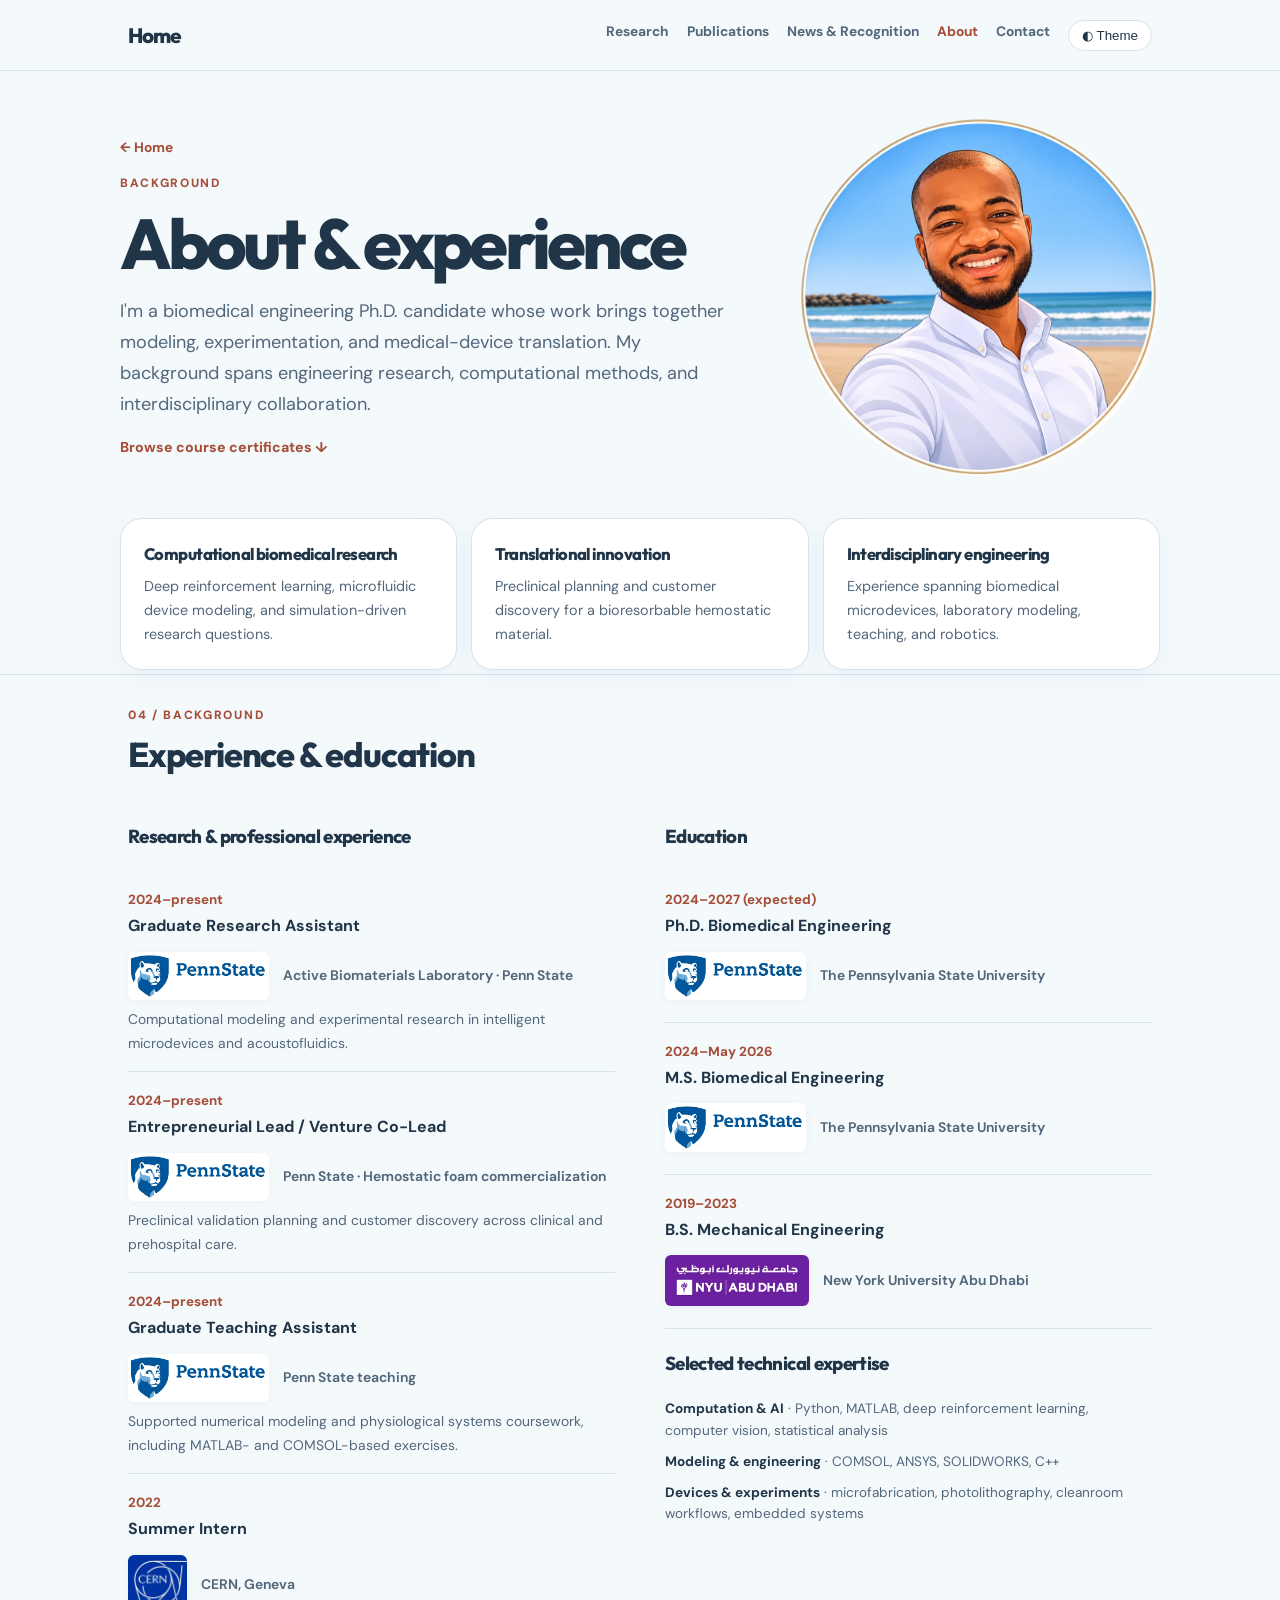
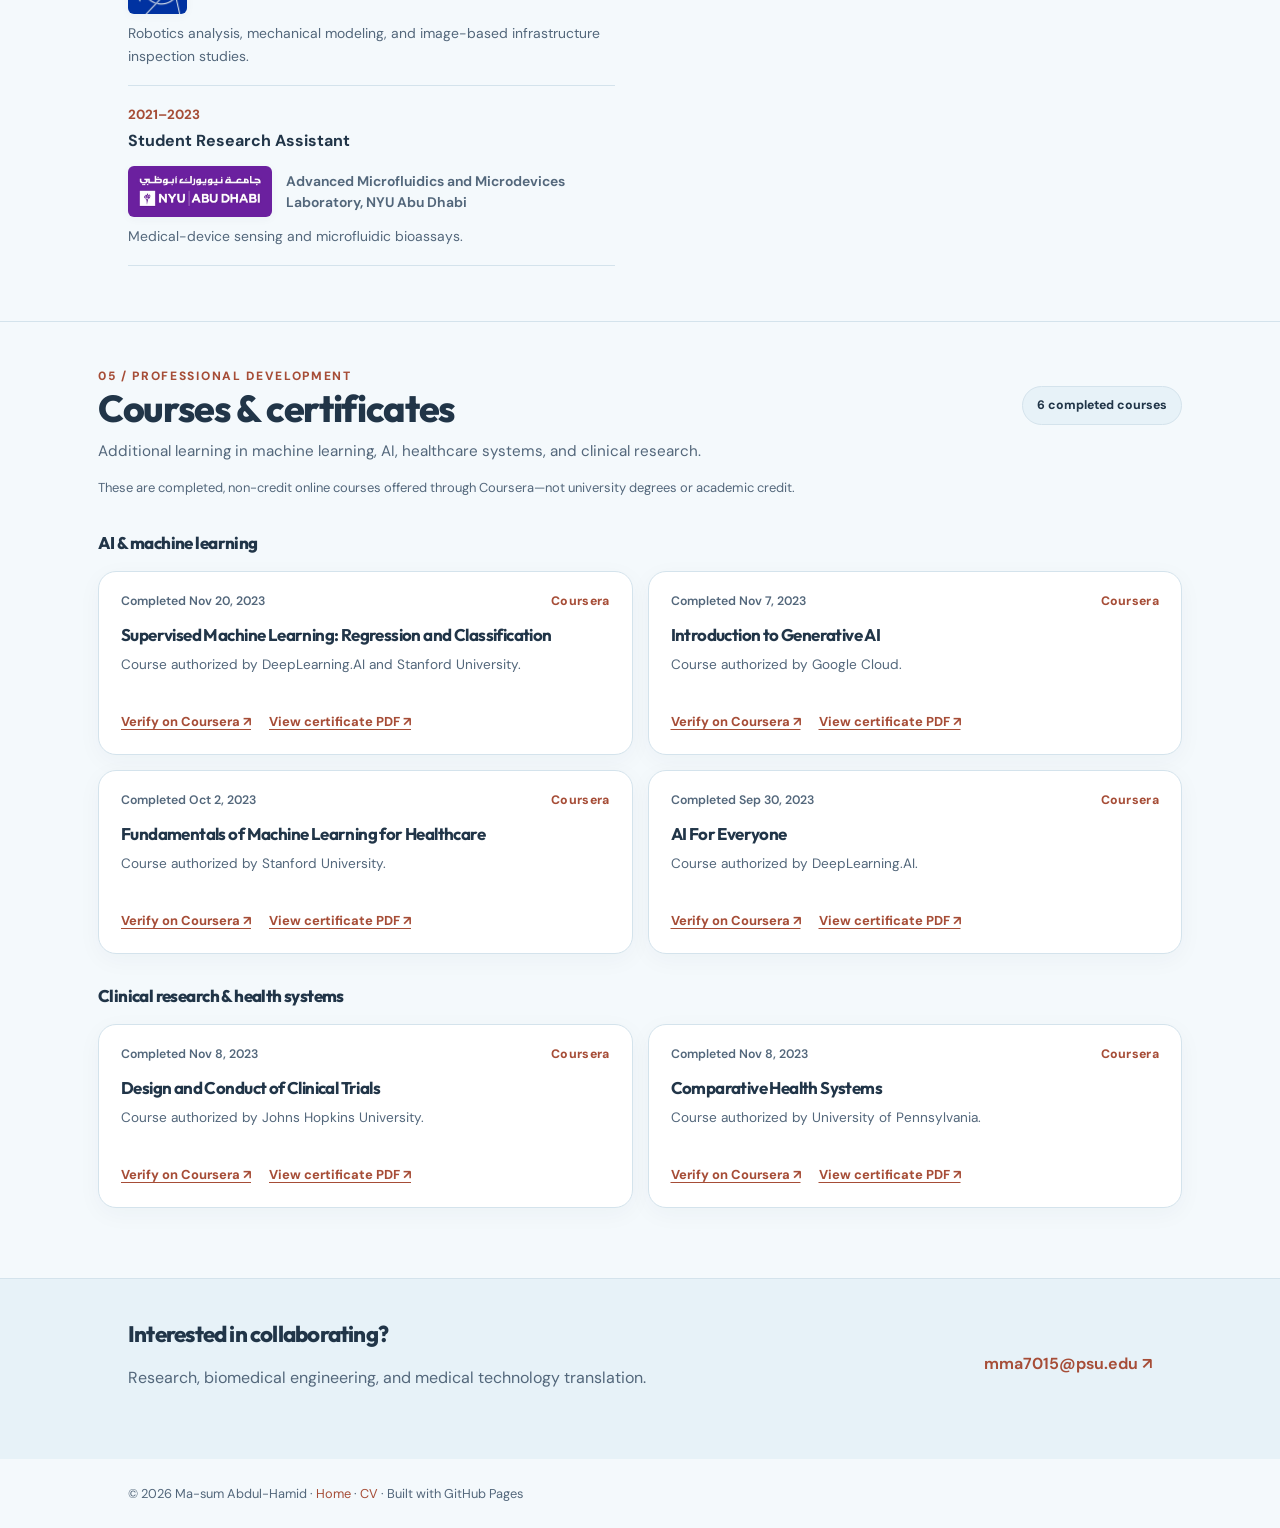
==== commit 1ac31822: "Change top-left navigation label to Home" ====
--- a/about.html
+++ b/about.html
@@ -62,7 +62,7 @@
  #portrait-frame .portrait-illustration{display:none!important}
  #portrait-frame .portrait-color-pass{opacity:1!important;filter:none!important;animation:none!important}
 }
-</style></head><body class="interior-page"><a class="skip" href="#main">Skip to content</a><header><nav class="wrap site-nav" aria-label="Main navigation"><a class="personal-brand" href="index.html" aria-label="Ma-sum Abdul-Hamid, home">Ma-sum<span class="brand-dot">.</span></a><button class="mobile-menu-toggle" id="mobile-menu-toggle" aria-expanded="false" aria-controls="primary-links" aria-label="Open navigation" type="button"><span class="menu-bars" aria-hidden="true"><span></span><span></span><span></span></span><span class="menu-word">Menu</span></button><div class="links" id="primary-links"><a href="research.html">Research</a><a href="publications.html">Publications</a><a href="news.html">News &amp; Recognition</a><a href="about.html" aria-current="page">About</a><a href="index.html#contact">Contact</a><button type="button" id="theme" aria-label="Toggle theme">◐ Theme</button></div></nav></header><main id="main"><div class="interior-hero about-with-portrait"><div class="about-hero-copy"><div class="subpage-index-link"><a href="index.html">← Home</a></div><div class="eyebrow">Background</div><h1>About &amp; experience</h1><p>I'm a biomedical engineering Ph.D. candidate whose work brings together modeling, experimentation, and medical-device translation. My background spans engineering research, computational methods, and interdisciplinary collaboration.</p><p class="certificates-jump"><a href="#certificates">Browse course certificates ↓</a></p></div><div class="about-portrait"><figure class="portrait-figure"><div class="portrait-stage" id="portrait-frame"><svg class="portrait-illustration" xmlns="http://www.w3.org/2000/svg" viewBox="0 0 700 700" preserveAspectRatio="xMidYMid meet" aria-hidden="true" focusable="false"><defs><clipPath id="portrait-circle-clip"><circle cx="350.0" cy="350.0" r="340.2"/></clipPath></defs><g clip-path="url(#portrait-circle-clip)" fill="none" stroke-linecap="round" stroke-linejoin="round"><path class="illustration-line" d="M52.0,191.0 L61.0,175.0 L83.0,144.0 L118.0,106.0 L156.0,75.0 L179.0,60.0 L215.0,41.0 L259.0,25.0 L289.0,18.0 L316.0,14.0 L373.0,13.0 L424.0,21.0 L460.0,32.0 L482.0,41.0 L524.0,64.0 L568.0,97.0 L606.0,136.0 L638.0,181.0 L649.0,201.0 L664.0,235.0 L671.0,256.0 L679.0,290.0 L683.0,335.0 L679.0,290.0 L674.0,267.0 L664.0,235.0 L649.0,200.0 L638.0,180.0 L606.0,135.0 L569.0,97.0 L525.0,64.0 L478.0,39.0 L424.0,21.0 L373.0,13.0 L316.0,14.0 L289.0,18.0 L259.0,25.0 L232.0,34.0 L206.0,45.0 L178.0,60.0 L155.0,75.0 L117.0,106.0 L83.0,143.0 L69.0,162.0" pathLength="1" style="--delay:0.35s;--draw:1.25s" stroke="#4f6577" stroke-width="2.25"/><path class="illustration-line" d="M242.0,107.0 L241.0,111.0 L237.0,114.0 L236.0,117.0 L237.0,119.0 L234.0,126.0 L232.0,139.0 L230.0,141.0 L227.0,141.0 L232.0,142.0 L234.0,153.0 L233.0,143.0 L231.0,140.0 L233.0,136.0 L234.0,126.0 L237.0,120.0 L237.0,115.0 L241.0,112.0 L242.0,113.0 L241.0,111.0 L244.0,108.0 L242.0,109.0" pathLength="1" style="--delay:0.64s;--draw:0.68s" stroke="#4f6577" stroke-width="1.65"/><path class="illustration-line" d="M354.0,100.0 L364.0,106.0 L380.0,112.0 L394.0,124.0 L381.0,112.0 L375.0,111.0" pathLength="1" style="--delay:0.36s;--draw:0.61s" stroke="#4f6577" stroke-width="1.65"/><path class="illustration-line" d="M309.0,66.0 L344.0,66.0 L363.0,71.0 L384.0,81.0 L397.0,90.0 L412.0,105.0 L423.0,124.0 L425.0,133.0 L423.0,124.0 L410.0,102.0 L399.0,91.0 L385.0,81.0 L363.0,71.0 L344.0,66.0" pathLength="1" style="--delay:0.34s;--draw:1.16s" stroke="#4f6577" stroke-width="2.25"/><path class="illustration-line" d="M396.0,157.0 L389.0,154.0 L382.0,154.0 L380.0,157.0 L373.0,157.0 L363.0,162.0 L359.0,174.0 L363.0,163.0 L371.0,158.0 L385.0,158.0 L381.0,156.0 L383.0,154.0 L389.0,154.0" pathLength="1" style="--delay:0.61s;--draw:0.63s" stroke="#4f6577" stroke-width="1.65"/><path class="illustration-line" d="M316.0,177.0 L309.0,172.0 L316.0,178.0 L315.0,180.0 L313.0,178.0 L313.0,180.0 L310.0,182.0 L296.0,180.0 L295.0,183.0 L271.0,182.0 L272.0,184.0 L270.0,186.0 L262.0,188.0 L254.0,197.0 L254.0,199.0 L250.0,201.0 L250.0,195.0 L267.0,174.0 L274.0,172.0 L283.0,172.0 L286.0,170.0 L299.0,170.0 L305.0,177.0 L308.0,177.0 L306.0,177.0 L300.0,170.0 L286.0,170.0 L283.0,172.0 L266.0,174.0 L252.0,191.0 L250.0,199.0 L248.0,200.0 L248.0,205.0 L249.0,200.0 L252.0,203.0 L257.0,194.0 L263.0,188.0 L271.0,186.0 L273.0,182.0 L296.0,183.0 L297.0,180.0 L311.0,182.0 L316.0,180.0" pathLength="1" style="--delay:0.86s;--draw:1.25s" stroke="#4f6577" stroke-width="2.25"/><path class="illustration-line" d="M369.0,171.0 L379.0,169.0 L383.0,166.0 L391.0,164.0 L402.0,164.0 L412.0,169.0 L417.0,174.0 L420.0,181.0 L418.0,176.0 L419.0,175.0 L410.0,167.0 L403.0,164.0 L391.0,164.0" pathLength="1" style="--delay:0.53s;--draw:0.67s" stroke="#4f6577" stroke-width="1.65"/><path class="illustration-line" d="M390.0,191.0 L391.0,187.0 L395.0,188.0 L390.0,187.0" pathLength="1" style="--delay:0.72s;--draw:0.37s" stroke="#4f6577" stroke-width="1.20"/><path class="illustration-line" d="M368.0,169.0 L365.0,170.0 L361.0,175.0 L365.0,170.0" pathLength="1" style="--delay:0.71s;--draw:0.38s" stroke="#4f6577" stroke-width="1.20"/><path class="illustration-line" d="M595.0,118.0 L610.0,134.0 L628.0,158.0 L610.0,134.0" pathLength="1" style="--delay:0.72s;--draw:0.59s" stroke="#4f6577" stroke-width="1.65"/><path class="illustration-line" d="M423.0,188.0 L419.0,187.0 L412.0,181.0 L396.0,178.0 L380.0,181.0 L369.0,187.0 L366.0,192.0 L370.0,187.0 L380.0,181.0 L396.0,178.0 L409.0,180.0 L421.0,189.0" pathLength="1" style="--delay:0.84s;--draw:0.71s" stroke="#4f6577" stroke-width="1.65"/><path class="illustration-line" d="M365.0,200.0 L380.0,205.0 L397.0,207.0 L407.0,205.0 L414.0,201.0 L416.0,201.0 L418.0,205.0 L424.0,205.0 L418.0,204.0 L419.0,201.0 L424.0,201.0 L413.0,201.0 L404.0,206.0 L397.0,207.0 L380.0,205.0" pathLength="1" style="--delay:0.92s;--draw:0.75s" stroke="#4f6577" stroke-width="1.65"/><path class="illustration-line" d="M317.0,204.0 L304.0,202.0 L286.0,203.0 L275.0,207.0 L263.0,215.0 L286.0,203.0 L304.0,202.0 L317.0,205.0 L308.0,207.0 L306.0,206.0 L302.0,209.0 L309.0,206.0 L317.0,206.0" pathLength="1" style="--delay:0.72s;--draw:0.74s" stroke="#4f6577" stroke-width="1.65"/><path class="illustration-line" d="M422.0,198.0 L417.0,197.0 L401.0,202.0 L383.0,201.0 L401.0,202.0 L418.0,197.0 L420.0,199.0" pathLength="1" style="--delay:0.75s;--draw:0.56s" stroke="#4f6577" stroke-width="1.65"/><path class="illustration-line" d="M392.0,153.0 L402.0,157.0 L405.0,160.0 L409.0,160.0 L417.0,167.0 L425.0,180.0 L427.0,193.0 L425.0,196.0 L416.0,193.0 L428.0,197.0 L425.0,196.0 L428.0,192.0 L426.0,191.0 L427.0,186.0 L425.0,180.0 L417.0,166.0 L411.0,161.0" pathLength="1" style="--delay:0.66s;--draw:0.79s" stroke="#4f6577" stroke-width="1.65"/><path class="illustration-line" d="M415.0,188.0 L403.0,184.0 L394.0,183.0 L374.0,189.0 L364.0,196.0 L380.0,196.0 L395.0,193.0 L399.0,194.0 L412.0,190.0 L415.0,191.0 L406.0,191.0 L398.0,194.0 L397.0,192.0 L402.0,188.0 L397.0,188.0 L398.0,191.0 L394.0,194.0 L380.0,196.0 L375.0,195.0 L367.0,197.0 L364.0,196.0 L377.0,188.0 L394.0,183.0 L403.0,184.0" pathLength="1" style="--delay:0.89s;--draw:1.04s" stroke="#4f6577" stroke-width="2.25"/><path class="illustration-line" d="M311.0,199.0 L305.0,197.0 L289.0,197.0 L279.0,200.0 L266.0,207.0 L255.0,218.0 L256.0,221.0 L259.0,222.0 L267.0,216.0 L280.0,215.0 L300.0,210.0 L280.0,215.0 L267.0,216.0 L259.0,222.0 L256.0,220.0 L256.0,218.0 L267.0,207.0 L279.0,200.0 L289.0,197.0 L305.0,197.0" pathLength="1" style="--delay:0.97s;--draw:0.96s" stroke="#4f6577" stroke-width="2.25"/><path class="illustration-line" d="M430.0,161.0 L430.0,165.0 L428.0,165.0 L433.0,190.0 L446.0,239.0 L448.0,257.0 L446.0,261.0 L447.0,270.0 L446.0,262.0 L448.0,257.0 L446.0,239.0 L433.0,190.0 L429.0,169.0" pathLength="1" style="--delay:0.71s;--draw:1.02s" stroke="#4f6577" stroke-width="2.25"/><path class="illustration-line" d="M358.0,67.0 L380.0,76.0 L358.0,67.0 L339.0,63.0 L305.0,64.0 L280.0,72.0 L261.0,84.0 L240.0,104.0 L227.0,122.0 L219.0,142.0 L219.0,176.0 L224.0,197.0 L232.0,220.0 L235.0,224.0 L228.0,226.0 L224.0,230.0 L226.0,250.0 L242.0,282.0 L243.0,290.0 L250.0,297.0 L252.0,306.0 L257.0,311.0 L258.0,317.0 L266.0,326.0 L267.0,330.0 L269.0,330.0 L274.0,335.0 L275.0,348.0 L274.0,335.0 L270.0,330.0 L266.0,328.0 L266.0,325.0 L257.0,315.0 L258.0,313.0 L255.0,306.0 L255.0,309.0 L253.0,307.0 L250.0,296.0 L243.0,290.0 L242.0,281.0 L226.0,250.0 L224.0,231.0 L227.0,228.0 L233.0,228.0 L227.0,228.0 L235.0,224.0 L229.0,212.0 L219.0,176.0 L219.0,142.0 L227.0,123.0 L240.0,105.0 L262.0,84.0 L281.0,72.0 L297.0,66.0 L312.0,63.0 L339.0,63.0" pathLength="1" style="--delay:0.71s;--draw:1.25s" stroke="#4f6577" stroke-width="2.25"/><path class="illustration-line" d="M441.0,211.0 L444.0,214.0 L446.0,221.0 L444.0,213.0" pathLength="1" style="--delay:0.73s;--draw:0.39s" stroke="#4f6577" stroke-width="1.20"/><path class="illustration-line" d="M443.0,195.0 L440.0,197.0 L439.0,201.0 L439.0,199.0 L443.0,195.0 L446.0,200.0 L448.0,221.0 L445.0,199.0 L446.0,195.0" pathLength="1" style="--delay:0.68s;--draw:0.54s" stroke="#4f6577" stroke-width="1.20"/><path class="illustration-line" d="M378.0,214.0 L383.0,215.0 L398.0,224.0 L393.0,220.0" pathLength="1" style="--delay:0.83s;--draw:0.46s" stroke="#4f6577" stroke-width="1.20"/><path class="illustration-line" d="M413.0,210.0 L414.0,214.0 L419.0,215.0 L426.0,220.0 L414.0,213.0 L414.0,210.0 L416.0,208.0 L425.0,209.0 L426.0,210.0 L415.0,208.0" pathLength="1" style="--delay:0.85s;--draw:0.50s" stroke="#4f6577" stroke-width="1.20"/><path class="illustration-line" d="M227.0,181.0 L231.0,182.0 L230.0,188.0 L235.0,196.0 L235.0,204.0 L237.0,208.0 L240.0,229.0 L253.0,289.0 L256.0,296.0 L263.0,297.0 L267.0,301.0 L264.0,297.0 L257.0,296.0 L254.0,291.0 L240.0,229.0 L239.0,218.0 L235.0,204.0 L235.0,196.0 L230.0,188.0 L231.0,182.0" pathLength="1" style="--delay:0.80s;--draw:1.15s" stroke="#4f6577" stroke-width="2.25"/><path class="illustration-line" d="M315.0,225.0 L302.0,237.0 L297.0,247.0 L302.0,238.0" pathLength="1" style="--delay:0.72s;--draw:0.50s" stroke="#4f6577" stroke-width="1.20"/><path class="illustration-line" d="M318.0,209.0 L298.0,223.0 L283.0,231.0 L280.0,231.0 L283.0,231.0 L299.0,223.0" pathLength="1" style="--delay:0.83s;--draw:0.60s" stroke="#4f6577" stroke-width="1.65"/><path class="illustration-line" d="M354.0,213.0 L362.0,215.0 L368.0,220.0 L372.0,220.0 L375.0,217.0 L380.0,217.0 L387.0,226.0 L386.0,233.0 L383.0,236.0 L386.0,234.0 L387.0,226.0 L385.0,221.0 L379.0,216.0 L373.0,218.0 L372.0,220.0 L369.0,220.0 L362.0,215.0" pathLength="1" style="--delay:0.80s;--draw:0.64s" stroke="#4f6577" stroke-width="1.65"/><path class="illustration-line" d="M228.0,234.0 L229.0,246.0 L233.0,258.0 L229.0,246.0 L228.0,235.0 L231.0,234.0 L234.0,236.0 L232.0,240.0 L235.0,245.0 L235.0,263.0 L239.0,271.0 L243.0,274.0 L238.0,269.0 L235.0,263.0 L235.0,244.0 L232.0,240.0 L234.0,236.0 L239.0,240.0 L240.0,236.0 L239.0,240.0 L234.0,235.0" pathLength="1" style="--delay:0.95s;--draw:0.83s" stroke="#4f6577" stroke-width="1.65"/><path class="illustration-line" d="M380.0,245.0 L388.0,247.0 L390.0,252.0 L391.0,248.0 L405.0,249.0 L390.0,249.0 L387.0,246.0" pathLength="1" style="--delay:1.09s;--draw:0.50s" stroke="#4f6577" stroke-width="1.20"/><path class="illustration-line" d="M405.0,247.0 L417.0,258.0 L416.0,263.0 L419.0,271.0 L418.0,280.0 L414.0,278.0 L413.0,279.0 L419.0,279.0 L419.0,271.0 L416.0,263.0 L417.0,257.0 L407.0,247.0" pathLength="1" style="--delay:1.05s;--draw:0.59s" stroke="#4f6577" stroke-width="1.65"/><path class="illustration-line" d="M389.0,281.0 L391.0,280.0 L397.0,282.0 L391.0,280.0" pathLength="1" style="--delay:1.04s;--draw:0.37s" stroke="#4f6577" stroke-width="1.20"/><path class="illustration-line" d="M310.0,240.0 L311.0,234.0 L315.0,229.0 L320.0,228.0 L326.0,230.0 L328.0,229.0 L330.0,225.0 L329.0,224.0 L327.0,229.0 L325.0,230.0 L318.0,228.0 L314.0,229.0 L311.0,233.0 L310.0,240.0 L314.0,248.0 L321.0,249.0 L324.0,247.0 L339.0,247.0 L350.0,252.0 L358.0,250.0 L370.0,239.0 L381.0,236.0 L369.0,239.0 L357.0,250.0 L350.0,252.0 L339.0,247.0 L324.0,247.0 L316.0,249.0 L312.0,245.0" pathLength="1" style="--delay:0.94s;--draw:1.03s" stroke="#4f6577" stroke-width="2.25"/><path class="illustration-line" d="M379.0,247.0 L368.0,247.0 L363.0,253.0 L360.0,254.0 L358.0,258.0 L354.0,259.0 L350.0,257.0 L335.0,256.0 L333.0,254.0 L327.0,255.0 L323.0,260.0 L328.0,255.0 L333.0,254.0 L334.0,256.0 L349.0,257.0 L352.0,259.0 L350.0,262.0 L355.0,258.0 L359.0,258.0 L360.0,260.0 L360.0,255.0 L369.0,247.0" pathLength="1" style="--delay:1.02s;--draw:0.72s" stroke="#4f6577" stroke-width="1.65"/><path class="illustration-line" d="M397.0,233.0 L418.0,252.0 L422.0,260.0 L418.0,251.0" pathLength="1" style="--delay:0.77s;--draw:0.54s" stroke="#4f6577" stroke-width="1.20"/><path class="illustration-line" d="M325.0,283.0 L327.0,286.0 L325.0,284.0 L327.0,282.0 L331.0,282.0 L333.0,284.0 L332.0,282.0" pathLength="1" style="--delay:1.18s;--draw:0.38s" stroke="#4f6577" stroke-width="1.20"/><path class="illustration-line" d="M404.0,268.0 L394.0,268.0 L394.0,273.0 L389.0,278.0 L387.0,271.0 L383.0,271.0 L380.0,275.0 L379.0,273.0 L375.0,273.0 L371.0,276.0 L366.0,276.0 L358.0,279.0 L335.0,282.0 L336.0,286.0 L335.0,283.0 L337.0,281.0 L359.0,279.0 L366.0,276.0 L372.0,276.0 L375.0,273.0 L381.0,275.0 L384.0,271.0 L387.0,272.0 L388.0,278.0 L386.0,281.0 L371.0,283.0 L366.0,287.0 L357.0,287.0 L354.0,289.0 L329.0,290.0 L327.0,288.0 L324.0,289.0 L320.0,285.0 L323.0,283.0 L321.0,283.0 L317.0,289.0 L314.0,289.0 L318.0,289.0 L320.0,285.0 L323.0,289.0 L326.0,288.0 L328.0,290.0 L325.0,291.0 L366.0,287.0 L372.0,285.0 L372.0,283.0 L378.0,283.0 L381.0,285.0 L384.0,284.0 L384.0,282.0 L393.0,275.0 L395.0,268.0 L402.0,267.0 L404.0,269.0 L398.0,284.0" pathLength="1" style="--delay:1.13s;--draw:1.25s" stroke="#4f6577" stroke-width="2.25"/><path class="illustration-line" d="M416.0,269.0 L412.0,264.0 L412.0,261.0 L408.0,261.0 L403.0,257.0 L393.0,254.0 L384.0,254.0 L370.0,258.0 L358.0,265.0 L335.0,265.0 L311.0,272.0 L303.0,280.0 L300.0,280.0 L298.0,282.0 L297.0,288.0 L299.0,291.0 L297.0,293.0 L296.0,292.0 L298.0,294.0 L297.0,293.0 L299.0,292.0 L297.0,287.0 L298.0,283.0 L301.0,280.0 L304.0,280.0 L312.0,272.0 L335.0,265.0 L358.0,265.0 L370.0,258.0 L385.0,254.0 L395.0,255.0 L401.0,258.0 L402.0,257.0 L408.0,262.0 L411.0,261.0 L412.0,265.0" pathLength="1" style="--delay:1.14s;--draw:1.22s" stroke="#4f6577" stroke-width="2.25"/><path class="illustration-line" d="M40.0,345.0 L28.0,348.0 L34.0,348.0 L35.0,346.0" pathLength="1" style="--delay:1.35s;--draw:0.40s" stroke="#4f6577" stroke-width="1.20"/><path class="illustration-line" d="M241.0,254.0 L238.0,260.0 L239.0,266.0 L246.0,273.0 L247.0,287.0 L250.0,294.0 L247.0,287.0 L245.0,270.0 L239.0,265.0 L238.0,261.0" pathLength="1" style="--delay:0.97s;--draw:0.59s" stroke="#4f6577" stroke-width="1.65"/><path class="illustration-line" d="M385.0,307.0 L381.0,306.0 L340.0,313.0 L381.0,306.0 L385.0,308.0 L383.0,311.0 L370.0,312.0 L358.0,316.0 L339.0,316.0 L358.0,316.0 L371.0,312.0 L384.0,311.0" pathLength="1" style="--delay:1.09s;--draw:0.91s" stroke="#4f6577" stroke-width="2.25"/><path class="illustration-line" d="M315.0,261.0 L303.0,268.0 L301.0,267.0 L292.0,276.0 L291.0,285.0 L295.0,295.0 L291.0,285.0 L292.0,277.0 L301.0,268.0" pathLength="1" style="--delay:0.87s;--draw:0.61s" stroke="#4f6577" stroke-width="1.65"/><path class="illustration-line" d="M95.0,345.0 L86.0,342.0 L74.0,345.0 L65.0,345.0 L62.0,347.0 L59.0,344.0 L42.0,344.0 L51.0,345.0 L53.0,349.0 L63.0,358.0 L60.0,360.0 L56.0,357.0 L57.0,359.0 L61.0,360.0 L63.0,359.0 L62.0,356.0 L53.0,348.0 L53.0,346.0 L56.0,344.0 L59.0,344.0 L64.0,349.0 L68.0,357.0 L72.0,359.0 L81.0,357.0 L75.0,352.0 L72.0,346.0 L86.0,342.0" pathLength="1" style="--delay:1.30s;--draw:0.91s" stroke="#4f6577" stroke-width="2.25"/><path class="illustration-line" d="M428.0,276.0 L428.0,281.0 L421.0,288.0 L423.0,292.0 L420.0,295.0 L416.0,296.0 L416.0,300.0 L412.0,304.0 L408.0,327.0 L410.0,312.0 L412.0,310.0 L413.0,317.0 L412.0,305.0 L416.0,301.0 L416.0,297.0 L423.0,293.0 L421.0,289.0 L428.0,282.0" pathLength="1" style="--delay:0.93s;--draw:0.72s" stroke="#4f6577" stroke-width="1.65"/><path class="illustration-line" d="M55.0,353.0 L54.0,355.0 L47.0,355.0 L45.0,360.0 L39.0,354.0 L44.0,350.0 L38.0,354.0 L31.0,352.0 L26.0,353.0 L24.0,357.0 L36.0,359.0 L36.0,355.0 L39.0,354.0 L40.0,357.0 L38.0,358.0 L45.0,360.0 L48.0,355.0 L55.0,355.0" pathLength="1" style="--delay:1.11s;--draw:0.63s" stroke="#4f6577" stroke-width="1.65"/><path class="illustration-line" d="M62.0,347.0 L65.0,345.0 L72.0,346.0 L75.0,353.0 L77.0,353.0 L80.0,357.0 L76.0,359.0 L70.0,358.0" pathLength="1" style="--delay:1.15s;--draw:0.47s" stroke="#4f6577" stroke-width="1.20"/><path class="illustration-line" d="M308.0,285.0 L310.0,290.0 L321.0,300.0 L331.0,305.0 L322.0,300.0 L310.0,289.0 L310.0,284.0 L318.0,284.0 L317.0,283.0" pathLength="1" style="--delay:0.94s;--draw:0.57s" stroke="#4f6577" stroke-width="1.65"/><path class="illustration-line" d="M271.0,307.0 L282.0,306.0 L291.0,314.0 L299.0,313.0 L291.0,314.0 L283.0,305.0 L281.0,307.0 L279.0,305.0 L278.0,307.0" pathLength="1" style="--delay:1.06s;--draw:0.53s" stroke="#4f6577" stroke-width="1.20"/><path class="illustration-line" d="M296.0,316.0 L300.0,318.0 L304.0,324.0 L306.0,322.0" pathLength="1" style="--delay:0.99s;--draw:0.40s" stroke="#4f6577" stroke-width="1.20"/><path class="illustration-line" d="M215.0,356.0 L186.0,357.0 L169.0,362.0 L164.0,362.0 L159.0,359.0 L159.0,361.0 L149.0,363.0 L135.0,362.0 L117.0,365.0 L99.0,364.0 L95.0,366.0 L88.0,366.0 L83.0,360.0 L85.0,363.0 L84.0,366.0 L15.0,368.0 L73.0,367.0 L85.0,365.0 L95.0,366.0 L99.0,364.0 L117.0,365.0 L135.0,362.0 L149.0,363.0 L157.0,362.0 L160.0,360.0 L169.0,362.0 L180.0,360.0 L186.0,357.0" pathLength="1" style="--delay:1.11s;--draw:1.25s" stroke="#4f6577" stroke-width="2.25"/><path class="illustration-line" d="M386.0,335.0 L381.0,336.0 L379.0,341.0 L373.0,338.0 L370.0,344.0 L366.0,340.0 L366.0,342.0 L370.0,344.0 L372.0,343.0 L372.0,340.0 L374.0,338.0 L380.0,341.0 L381.0,338.0" pathLength="1" style="--delay:1.09s;--draw:0.51s" stroke="#4f6577" stroke-width="1.20"/><path class="illustration-line" d="M372.0,319.0 L362.0,319.0 L352.0,322.0 L362.0,319.0" pathLength="1" style="--delay:1.01s;--draw:0.42s" stroke="#4f6577" stroke-width="1.20"/><path class="illustration-line" d="M143.0,354.0 L145.0,356.0 L155.0,356.0 L159.0,353.0 L165.0,357.0 L175.0,357.0 L165.0,357.0 L159.0,353.0 L155.0,356.0 L146.0,356.0" pathLength="1" style="--delay:1.22s;--draw:0.54s" stroke="#4f6577" stroke-width="1.20"/><path class="illustration-line" d="M109.0,353.0 L109.0,355.0 L114.0,358.0 L120.0,358.0 L123.0,354.0 L125.0,354.0 L128.0,360.0 L129.0,358.0 L138.0,357.0 L139.0,359.0 L137.0,354.0 L137.0,358.0 L129.0,358.0 L125.0,354.0 L122.0,354.0 L119.0,358.0 L114.0,358.0 L109.0,354.0 L115.0,352.0 L119.0,355.0 L115.0,352.0" pathLength="1" style="--delay:1.10s;--draw:0.64s" stroke="#4f6577" stroke-width="1.65"/><path class="illustration-line" d="M24.0,355.0 L27.0,353.0 L33.0,353.0 L36.0,358.0 L32.0,359.0 L25.0,357.0" pathLength="1" style="--delay:1.40s;--draw:0.41s" stroke="#4f6577" stroke-width="1.20"/><path class="illustration-line" d="M310.0,324.0 L313.0,329.0 L320.0,333.0 L321.0,338.0 L320.0,332.0 L314.0,329.0" pathLength="1" style="--delay:1.23s;--draw:0.44s" stroke="#4f6577" stroke-width="1.20"/><path class="illustration-line" d="M305.0,314.0 L309.0,319.0 L307.0,320.0 L309.0,319.0 L311.0,321.0" pathLength="1" style="--delay:1.02s;--draw:0.39s" stroke="#4f6577" stroke-width="1.20"/><path class="illustration-line" d="M276.0,338.0 L279.0,351.0 L296.0,362.0 L305.0,365.0 L293.0,360.0 L281.0,352.0 L277.0,347.0" pathLength="1" style="--delay:1.17s;--draw:0.59s" stroke="#4f6577" stroke-width="1.65"/><path class="illustration-line" d="M82.0,350.0 L84.0,347.0 L82.0,351.0 L92.0,357.0 L100.0,358.0 L102.0,356.0 L100.0,352.0 L92.0,352.0 L91.0,347.0 L90.0,349.0 L92.0,353.0 L97.0,352.0 L102.0,356.0 L99.0,358.0 L87.0,355.0" pathLength="1" style="--delay:1.20s;--draw:0.60s" stroke="#4f6577" stroke-width="1.65"/><path class="illustration-line" d="M391.0,332.0 L396.0,335.0 L401.0,334.0 L396.0,335.0" pathLength="1" style="--delay:1.15s;--draw:0.39s" stroke="#4f6577" stroke-width="1.20"/><path class="illustration-line" d="M366.0,334.0 L359.0,345.0 L341.0,339.0 L338.0,339.0 L335.0,344.0 L329.0,343.0 L335.0,344.0 L337.0,340.0 L340.0,339.0 L360.0,345.0" pathLength="1" style="--delay:1.09s;--draw:0.61s" stroke="#4f6577" stroke-width="1.65"/><path class="illustration-line" d="M130.0,353.0 L131.0,356.0 L132.0,354.0 L134.0,354.0 L134.0,351.0 L141.0,351.0 L135.0,351.0 L131.0,347.0 L134.0,351.0 L132.0,354.0" pathLength="1" style="--delay:1.38s;--draw:0.44s" stroke="#4f6577" stroke-width="1.20"/><path class="illustration-line" d="M12.0,342.0 L13.0,374.0 L15.0,385.0 L68.0,385.0 L78.0,383.0 L103.0,385.0 L132.0,385.0 L150.0,383.0 L251.0,384.0 L243.0,388.0 L239.0,392.0 L221.0,391.0 L198.0,393.0 L150.0,393.0 L144.0,391.0 L127.0,392.0 L122.0,390.0 L108.0,390.0 L93.0,394.0 L67.0,394.0 L63.0,392.0 L42.0,393.0 L38.0,391.0 L16.0,391.0 L17.0,402.0 L20.0,409.0 L75.0,409.0 L85.0,407.0 L96.0,409.0 L104.0,407.0 L119.0,408.0 L134.0,406.0 L119.0,408.0 L104.0,407.0 L96.0,409.0 L86.0,407.0 L75.0,409.0 L20.0,408.0 L17.0,402.0 L17.0,391.0 L38.0,391.0 L42.0,393.0 L63.0,392.0 L67.0,394.0 L93.0,394.0 L109.0,390.0 L122.0,390.0 L127.0,392.0 L144.0,391.0 L150.0,393.0 L198.0,393.0 L221.0,391.0 L239.0,392.0 L245.0,387.0 L251.0,385.0 L251.0,383.0 L150.0,383.0 L132.0,385.0 L78.0,383.0 L68.0,385.0 L16.0,385.0 L14.0,383.0 L12.0,346.0 L27.0,344.0 L31.0,345.0 L27.0,344.0 L14.0,346.0" pathLength="1" style="--delay:1.55s;--draw:1.25s" stroke="#4f6577" stroke-width="2.25"/><path class="illustration-line" d="M423.0,337.0 L420.0,339.0 L421.0,342.0 L417.0,349.0 L414.0,350.0 L410.0,355.0 L415.0,350.0 L417.0,350.0 L421.0,342.0 L420.0,340.0" pathLength="1" style="--delay:1.22s;--draw:0.47s" stroke="#4f6577" stroke-width="1.20"/><path class="illustration-line" d="M277.0,334.0 L280.0,340.0 L293.0,347.0 L298.0,352.0 L304.0,354.0 L308.0,358.0 L313.0,359.0 L315.0,362.0 L332.0,369.0 L351.0,374.0 L361.0,374.0 L363.0,372.0 L372.0,373.0 L377.0,372.0 L378.0,370.0 L386.0,371.0 L390.0,367.0 L400.0,365.0 L404.0,360.0 L411.0,357.0 L403.0,360.0 L400.0,364.0 L398.0,363.0 L394.0,367.0 L390.0,367.0 L386.0,370.0 L378.0,370.0 L372.0,373.0 L363.0,372.0 L360.0,374.0 L351.0,374.0 L341.0,372.0 L323.0,364.0 L317.0,363.0 L314.0,359.0 L309.0,358.0 L305.0,354.0 L299.0,352.0 L294.0,347.0 L281.0,340.0" pathLength="1" style="--delay:1.28s;--draw:1.25s" stroke="#4f6577" stroke-width="2.25"/><path class="illustration-line" d="M270.0,345.0 L275.0,352.0 L289.0,362.0 L357.0,401.0 L375.0,413.0 L386.0,426.0 L395.0,445.0 L411.0,454.0 L422.0,465.0 L426.0,472.0 L422.0,464.0 L406.0,450.0 L408.0,449.0 L407.0,448.0 L405.0,450.0 L395.0,444.0 L386.0,425.0 L376.0,413.0 L358.0,401.0 L290.0,362.0 L270.0,346.0 L272.0,343.0" pathLength="1" style="--delay:1.31s;--draw:1.25s" stroke="#4f6577" stroke-width="2.25"/><path class="illustration-line" d="M97.0,344.0 L101.0,345.0 L103.0,347.0 L102.0,349.0 L96.0,347.0 L103.0,349.0 L102.0,344.0 L104.0,342.0 L107.0,342.0 L110.0,346.0 L127.0,346.0 L136.0,344.0 L144.0,347.0 L263.0,344.0 L265.0,347.0 L253.0,386.0 L264.0,399.0 L283.0,413.0 L330.0,441.0 L358.0,464.0 L360.0,463.0 L363.0,455.0 L363.0,446.0 L358.0,432.0 L357.0,419.0 L359.0,414.0 L365.0,409.0 L367.0,411.0 L364.0,414.0 L365.0,418.0 L363.0,426.0 L365.0,434.0 L368.0,438.0 L375.0,439.0 L369.0,438.0 L365.0,433.0 L363.0,426.0 L365.0,418.0 L364.0,415.0 L367.0,411.0 L365.0,409.0 L362.0,410.0 L359.0,413.0 L357.0,419.0 L358.0,432.0 L363.0,446.0 L363.0,455.0 L358.0,464.0 L331.0,441.0 L287.0,415.0 L266.0,400.0 L255.0,389.0 L253.0,384.0 L261.0,363.0 L264.0,348.0 L270.0,342.0 L265.0,346.0 L264.0,344.0 L144.0,347.0 L136.0,344.0 L127.0,346.0 L111.0,346.0 L109.0,342.0 L103.0,342.0 L100.0,345.0" pathLength="1" style="--delay:1.24s;--draw:1.25s" stroke="#4f6577" stroke-width="2.25"/><path class="illustration-line" d="M253.0,391.0 L270.0,407.0 L323.0,442.0 L301.0,426.0 L276.0,411.0" pathLength="1" style="--delay:1.40s;--draw:0.82s" stroke="#4f6577" stroke-width="1.65"/><path class="illustration-line" d="M382.0,77.0 L412.0,101.0 L425.0,123.0 L435.0,188.0 L446.0,191.0 L441.0,190.0 L441.0,190.0 L451.0,209.0 L450.0,247.0 L452.0,258.0 L453.0,266.0 L451.0,282.0 L446.0,298.0 L443.0,305.0 L435.0,318.0 L428.0,330.0 L426.0,342.0 L682.0,374.0 L655.0,377.0 L642.0,377.0 L623.0,378.0 L578.0,380.0 L478.0,383.0 L477.0,382.0 L428.0,349.0 L425.0,389.0 L440.0,416.0 L430.0,451.0 L438.0,519.0 L476.0,627.0 L472.0,657.0 L401.0,679.0 L315.0,682.0 L254.0,668.0 L252.0,658.0 L240.0,629.0 L211.0,607.0 L243.0,634.0 L253.0,668.0 L326.0,683.0 L424.0,674.0 L480.0,653.0 L469.0,601.0 L429.0,488.0 L440.0,421.0 L435.0,401.0 L426.0,349.0 L486.0,390.0 L488.0,403.0 L482.0,423.0 L480.0,433.0 L480.0,433.0 L496.0,429.0 L552.0,458.0 L572.0,482.0 L591.0,531.0 L596.0,555.0 L603.0,557.0 L644.0,497.0 L673.0,421.0 L486.0,419.0 L489.0,408.0 L515.0,406.0 L679.0,397.0 L639.0,387.0 L611.0,391.0 L566.0,389.0 L524.0,389.0 L489.0,389.0 L487.0,388.0 L524.0,389.0 L579.0,387.0 L613.0,391.0 L640.0,387.0 L668.0,389.0 L680.0,391.0 L666.0,406.0 L505.0,408.0 L486.0,416.0 L488.0,421.0 L585.0,422.0 L649.0,420.0 L666.0,447.0 L644.0,496.0 L603.0,556.0 L593.0,549.0 L580.0,497.0 L553.0,458.0 L497.0,429.0 L482.0,423.0 L488.0,395.0 L479.0,383.0 L578.0,380.0 L623.0,378.0 L642.0,377.0 L655.0,377.0 L682.0,374.0 L427.0,342.0 L425.0,333.0 L432.0,321.0 L436.0,314.0 L443.0,305.0 L446.0,299.0 L449.0,290.0 L451.0,282.0 L453.0,266.0 L451.0,248.0 L451.0,223.0 L443.0,188.0 L429.0,136.0 L403.0,91.0" pathLength="1" style="--delay:1.33s;--draw:1.25s" stroke="#4f6577" stroke-width="2.25"/><path class="illustration-line" d="M247.0,389.0 L239.0,394.0 L227.0,406.0 L213.0,413.0 L191.0,430.0 L144.0,450.0 L127.0,463.0 L121.0,471.0 L107.0,484.0 L98.0,496.0 L89.0,513.0 L82.0,538.0 L80.0,540.0 L79.0,536.0 L81.0,529.0 L80.0,535.0 L78.0,537.0 L58.0,508.0 L43.0,480.0 L31.0,452.0 L21.0,420.0 L24.0,416.0 L197.0,418.0 L199.0,420.0 L194.0,424.0 L217.0,408.0 L171.0,408.0 L162.0,406.0 L147.0,407.0 L141.0,410.0 L126.0,410.0 L141.0,410.0 L147.0,407.0 L162.0,406.0 L171.0,408.0 L215.0,408.0 L213.0,411.0 L199.0,420.0 L197.0,418.0 L169.0,417.0 L22.0,417.0 L21.0,420.0 L27.0,441.0 L44.0,483.0 L65.0,520.0 L79.0,540.0 L81.0,540.0 L87.0,518.0 L98.0,497.0 L107.0,485.0 L121.0,472.0 L128.0,463.0 L152.0,446.0 L190.0,431.0 L209.0,416.0 L228.0,406.0" pathLength="1" style="--delay:1.69s;--draw:1.25s" stroke="#4f6577" stroke-width="2.25"/><path class="illustration-line" d="M423.0,342.0 L423.0,397.0 L418.0,417.0 L418.0,439.0 L418.0,417.0 L423.0,397.0" pathLength="1" style="--delay:1.29s;--draw:0.74s" stroke="#4f6577" stroke-width="1.65"/><path class="illustration-line" d="M197.0,447.0 L225.0,448.0 L260.0,457.0 L287.0,470.0 L316.0,490.0 L288.0,470.0 L260.0,457.0 L225.0,448.0" pathLength="1" style="--delay:1.43s;--draw:1.07s" stroke="#4f6577" stroke-width="2.25"/><path class="illustration-line" d="M481.0,388.0 L483.0,390.0 L481.0,388.0 L478.0,389.0 L475.0,394.0 L474.0,408.0 L467.0,432.0 L444.0,454.0 L435.0,470.0 L434.0,475.0 L437.0,466.0 L444.0,455.0 L461.0,440.0 L468.0,431.0 L475.0,403.0 L475.0,394.0" pathLength="1" style="--delay:1.64s;--draw:0.97s" stroke="#4f6577" stroke-width="2.25"/><path class="illustration-line" d="M372.0,444.0 L377.0,450.0 L402.0,471.0 L421.0,479.0 L403.0,471.0" pathLength="1" style="--delay:1.62s;--draw:0.67s" stroke="#4f6577" stroke-width="1.65"/><path class="illustration-line" d="M143.0,448.0 L130.0,457.0 L103.0,485.0 L92.0,501.0 L85.0,516.0 L82.0,527.0 L89.0,507.0 L100.0,489.0 L128.0,459.0" pathLength="1" style="--delay:1.56s;--draw:0.94s" stroke="#4f6577" stroke-width="2.25"/><path class="illustration-line" d="M253.0,399.0 L257.0,413.0 L263.0,426.0 L269.0,434.0 L276.0,435.0 L347.0,461.0 L356.0,466.0 L360.0,466.0 L364.0,463.0 L374.0,463.0 L390.0,469.0 L416.0,483.0 L423.0,491.0 L428.0,516.0 L437.0,534.0 L443.0,553.0 L437.0,534.0 L427.0,512.0 L423.0,490.0 L417.0,483.0 L386.0,467.0 L374.0,463.0 L363.0,463.0 L360.0,466.0 L357.0,466.0 L311.0,447.0 L270.0,434.0 L263.0,425.0 L256.0,410.0" pathLength="1" style="--delay:1.63s;--draw:1.25s" stroke="#4f6577" stroke-width="2.25"/><path class="illustration-line" d="M108.0,496.0 L123.0,481.0 L132.0,475.0 L143.0,470.0 L158.0,467.0 L177.0,468.0 L192.0,472.0 L209.0,481.0 L220.0,489.0 L238.0,507.0 L247.0,519.0 L259.0,541.0 L263.0,552.0 L268.0,577.0 L268.0,606.0 L264.0,628.0 L268.0,606.0 L268.0,577.0 L263.0,552.0 L258.0,538.0 L247.0,518.0 L238.0,506.0 L221.0,489.0 L195.0,473.0 L177.0,468.0 L158.0,467.0 L143.0,470.0 L131.0,475.0 L122.0,481.0" pathLength="1" style="--delay:1.59s;--draw:1.25s" stroke="#4f6577" stroke-width="2.25"/><path class="illustration-line" d="M687.0,323.0 L687.0,367.0 L685.0,387.0 L681.0,410.0 L670.0,449.0 L659.0,476.0 L638.0,515.0 L622.0,539.0 L597.0,570.0 L566.0,601.0 L547.0,617.0 L517.0,638.0 L481.0,658.0 L455.0,669.0 L430.0,677.0 L393.0,685.0 L365.0,687.0 L377.0,687.0 L410.0,682.0 L437.0,675.0 L477.0,660.0 L508.0,644.0 L536.0,626.0 L567.0,601.0 L596.0,572.0 L616.0,548.0 L638.0,516.0 L659.0,477.0 L670.0,449.0 L681.0,410.0 L685.0,387.0 L687.0,367.0" pathLength="1" style="--delay:1.89s;--draw:1.25s" stroke="#4f6577" stroke-width="2.25"/><path class="illustration-line" d="M666.0,469.0 L654.0,495.0 L637.0,524.0 L617.0,552.0 L594.0,579.0 L564.0,608.0 L536.0,630.0 L508.0,648.0 L486.0,659.0 L509.0,648.0 L537.0,630.0 L565.0,608.0 L594.0,580.0 L617.0,553.0 L637.0,525.0 L654.0,496.0" pathLength="1" style="--delay:2.13s;--draw:1.25s" stroke="#4f6577" stroke-width="2.25"/><path class="illustration-line" d="M90.0,566.0 L116.0,594.0 L155.0,626.0 L125.0,602.0" pathLength="1" style="--delay:2.16s;--draw:0.83s" stroke="#4f6577" stroke-width="1.65"/><path class="illustration-line" d="M38.0,479.0 L57.0,516.0 L84.0,554.0 L104.0,577.0 L143.0,613.0 L186.0,643.0 L219.0,660.0 L259.0,675.0 L285.0,681.0 L259.0,675.0 L224.0,662.0 L187.0,643.0 L144.0,613.0 L122.0,594.0 L84.0,553.0 L57.0,515.0" pathLength="1" style="--delay:2.12s;--draw:1.25s" stroke="#4f6577" stroke-width="2.25"/><path class="illustration-line" d="M227.0,560.0 L253.0,601.0 L261.0,621.0 L262.0,642.0 L257.0,656.0 L262.0,642.0 L261.0,621.0 L253.0,600.0" pathLength="1" style="--delay:2.01s;--draw:0.97s" stroke="#4f6577" stroke-width="2.25"/><path class="illustration-line" d="M572.0,510.0 L580.0,568.0 L580.0,582.0 L596.0,564.0 L583.0,578.0 L582.0,563.0 L587.0,548.0 L587.0,531.0 L587.0,548.0 L582.0,563.0 L582.0,578.0 L580.0,581.0 L580.0,568.0" pathLength="1" style="--delay:1.86s;--draw:1.19s" stroke="#4f6577" stroke-width="2.25"/></g><circle class="illustration-line outline-ring" cx="350.0" cy="350.0" r="341.6" pathLength="1" style="--delay:0.05s;--draw:2.45s" stroke="#b68e5c" stroke-width="2.7"/></svg><img class="portrait-cartoon portrait-color-pass" src="assets/portrait-beach-circle.webp" width="900" height="900" alt="Cartoon portrait of Ma-sum Abdul-Hamid smiling at the beach, inside a circular frame" fetchpriority="high" decoding="async"></div></figure></div></div><div class="about-overview"><article><h2>Computational biomedical research</h2><p>Deep reinforcement learning, microfluidic device modeling, and simulation-driven research questions.</p></article><article><h2>Translational innovation</h2><p>Preclinical planning and customer discovery for a bioresorbable hemostatic material.</p></article><article><h2>Interdisciplinary engineering</h2><p>Experience spanning biomedical microdevices, laboratory modeling, teaching, and robotics.</p></article></div><section id="background"><div class="wrap"><div class="eyebrow">04 / Background</div><h2>Experience & education</h2><div class="two"><div><h3>Research & professional experience</h3><div class="item"><small>2024–present</small><strong>Graduate Research Assistant</strong><div class="institution-identity"><img class="institution-logo logo-penn-state" src="assets/logo-penn-state.webp" alt="" loading="lazy" decoding="async"><span class="institution-label">Active Biomaterials Laboratory · Penn State</span></div><p>Computational modeling and experimental research in intelligent microdevices and acoustofluidics.</p></div><div class="item"><small>2024–present</small><strong>Entrepreneurial Lead / Venture Co-Lead</strong><div class="institution-identity"><img class="institution-logo logo-penn-state" src="assets/logo-penn-state.webp" alt="" loading="lazy" decoding="async"><span class="institution-label">Penn State · Hemostatic foam commercialization</span></div><p>Preclinical validation planning and customer discovery across clinical and prehospital care.</p></div><div class="item"><small>2024–present</small><strong>Graduate Teaching Assistant</strong><div class="institution-identity"><img class="institution-logo logo-penn-state" src="assets/logo-penn-state.webp" alt="" loading="lazy" decoding="async"><span class="institution-label">Penn State teaching</span></div><p>Supported numerical modeling and physiological systems coursework, including MATLAB- and COMSOL-based exercises.</p></div><div class="item"><small>2022</small><strong>Summer Intern</strong><div class="institution-identity"><img class="institution-logo logo-cern" src="assets/logo-cern.webp" alt="" loading="lazy" decoding="async"><span class="institution-label">CERN, Geneva</span></div><p>Robotics analysis, mechanical modeling, and image-based infrastructure inspection studies.</p></div><div class="item"><small>2021–2023</small><strong>Student Research Assistant</strong><div class="institution-identity"><img class="institution-logo logo-nyu-abu-dhabi" src="assets/logo-nyu-abu-dhabi.webp" alt="" loading="lazy" decoding="async"><span class="institution-label">Advanced Microfluidics and Microdevices Laboratory, NYU Abu Dhabi</span></div><p>Medical-device sensing and microfluidic bioassays.</p></div></div><div><h3>Education</h3><div class="item"><small>2024–2027 (expected)</small><strong>Ph.D. Biomedical Engineering</strong><div class="institution-identity"><img class="institution-logo logo-penn-state" src="assets/logo-penn-state.webp" alt="" loading="lazy" decoding="async"><span class="institution-label">The Pennsylvania State University</span></div></div><div class="item"><small>2024–May 2026</small><strong>M.S. Biomedical Engineering</strong><div class="institution-identity"><img class="institution-logo logo-penn-state" src="assets/logo-penn-state.webp" alt="" loading="lazy" decoding="async"><span class="institution-label">The Pennsylvania State University</span></div></div><div class="item"><small>2019–2023</small><strong>B.S. Mechanical Engineering</strong><div class="institution-identity"><img class="institution-logo logo-nyu-abu-dhabi" src="assets/logo-nyu-abu-dhabi.webp" alt="" loading="lazy" decoding="async"><span class="institution-label">New York University Abu Dhabi</span></div></div><h3>Selected technical expertise</h3><div class="skill-groups"><p><strong>Computation &amp; AI</strong> · Python, MATLAB, deep reinforcement learning, computer vision, statistical analysis</p><p><strong>Modeling &amp; engineering</strong> · COMSOL, ANSYS, SOLIDWORKS, C++</p><p><strong>Devices &amp; experiments</strong> · microfabrication, photolithography, cleanroom workflows, embedded systems</p></div></div></div></div></section>
+</style></head><body class="interior-page"><a class="skip" href="#main">Skip to content</a><header><nav class="wrap site-nav" aria-label="Main navigation"><a class="personal-brand" href="index.html" aria-label="Home">Home</a><button class="mobile-menu-toggle" id="mobile-menu-toggle" aria-expanded="false" aria-controls="primary-links" aria-label="Open navigation" type="button"><span class="menu-bars" aria-hidden="true"><span></span><span></span><span></span></span><span class="menu-word">Menu</span></button><div class="links" id="primary-links"><a href="research.html">Research</a><a href="publications.html">Publications</a><a href="news.html">News &amp; Recognition</a><a href="about.html" aria-current="page">About</a><a href="index.html#contact">Contact</a><button type="button" id="theme" aria-label="Toggle theme">◐ Theme</button></div></nav></header><main id="main"><div class="interior-hero about-with-portrait"><div class="about-hero-copy"><div class="subpage-index-link"><a href="index.html">← Home</a></div><div class="eyebrow">Background</div><h1>About &amp; experience</h1><p>I'm a biomedical engineering Ph.D. candidate whose work brings together modeling, experimentation, and medical-device translation. My background spans engineering research, computational methods, and interdisciplinary collaboration.</p><p class="certificates-jump"><a href="#certificates">Browse course certificates ↓</a></p></div><div class="about-portrait"><figure class="portrait-figure"><div class="portrait-stage" id="portrait-frame"><svg class="portrait-illustration" xmlns="http://www.w3.org/2000/svg" viewBox="0 0 700 700" preserveAspectRatio="xMidYMid meet" aria-hidden="true" focusable="false"><defs><clipPath id="portrait-circle-clip"><circle cx="350.0" cy="350.0" r="340.2"/></clipPath></defs><g clip-path="url(#portrait-circle-clip)" fill="none" stroke-linecap="round" stroke-linejoin="round"><path class="illustration-line" d="M52.0,191.0 L61.0,175.0 L83.0,144.0 L118.0,106.0 L156.0,75.0 L179.0,60.0 L215.0,41.0 L259.0,25.0 L289.0,18.0 L316.0,14.0 L373.0,13.0 L424.0,21.0 L460.0,32.0 L482.0,41.0 L524.0,64.0 L568.0,97.0 L606.0,136.0 L638.0,181.0 L649.0,201.0 L664.0,235.0 L671.0,256.0 L679.0,290.0 L683.0,335.0 L679.0,290.0 L674.0,267.0 L664.0,235.0 L649.0,200.0 L638.0,180.0 L606.0,135.0 L569.0,97.0 L525.0,64.0 L478.0,39.0 L424.0,21.0 L373.0,13.0 L316.0,14.0 L289.0,18.0 L259.0,25.0 L232.0,34.0 L206.0,45.0 L178.0,60.0 L155.0,75.0 L117.0,106.0 L83.0,143.0 L69.0,162.0" pathLength="1" style="--delay:0.35s;--draw:1.25s" stroke="#4f6577" stroke-width="2.25"/><path class="illustration-line" d="M242.0,107.0 L241.0,111.0 L237.0,114.0 L236.0,117.0 L237.0,119.0 L234.0,126.0 L232.0,139.0 L230.0,141.0 L227.0,141.0 L232.0,142.0 L234.0,153.0 L233.0,143.0 L231.0,140.0 L233.0,136.0 L234.0,126.0 L237.0,120.0 L237.0,115.0 L241.0,112.0 L242.0,113.0 L241.0,111.0 L244.0,108.0 L242.0,109.0" pathLength="1" style="--delay:0.64s;--draw:0.68s" stroke="#4f6577" stroke-width="1.65"/><path class="illustration-line" d="M354.0,100.0 L364.0,106.0 L380.0,112.0 L394.0,124.0 L381.0,112.0 L375.0,111.0" pathLength="1" style="--delay:0.36s;--draw:0.61s" stroke="#4f6577" stroke-width="1.65"/><path class="illustration-line" d="M309.0,66.0 L344.0,66.0 L363.0,71.0 L384.0,81.0 L397.0,90.0 L412.0,105.0 L423.0,124.0 L425.0,133.0 L423.0,124.0 L410.0,102.0 L399.0,91.0 L385.0,81.0 L363.0,71.0 L344.0,66.0" pathLength="1" style="--delay:0.34s;--draw:1.16s" stroke="#4f6577" stroke-width="2.25"/><path class="illustration-line" d="M396.0,157.0 L389.0,154.0 L382.0,154.0 L380.0,157.0 L373.0,157.0 L363.0,162.0 L359.0,174.0 L363.0,163.0 L371.0,158.0 L385.0,158.0 L381.0,156.0 L383.0,154.0 L389.0,154.0" pathLength="1" style="--delay:0.61s;--draw:0.63s" stroke="#4f6577" stroke-width="1.65"/><path class="illustration-line" d="M316.0,177.0 L309.0,172.0 L316.0,178.0 L315.0,180.0 L313.0,178.0 L313.0,180.0 L310.0,182.0 L296.0,180.0 L295.0,183.0 L271.0,182.0 L272.0,184.0 L270.0,186.0 L262.0,188.0 L254.0,197.0 L254.0,199.0 L250.0,201.0 L250.0,195.0 L267.0,174.0 L274.0,172.0 L283.0,172.0 L286.0,170.0 L299.0,170.0 L305.0,177.0 L308.0,177.0 L306.0,177.0 L300.0,170.0 L286.0,170.0 L283.0,172.0 L266.0,174.0 L252.0,191.0 L250.0,199.0 L248.0,200.0 L248.0,205.0 L249.0,200.0 L252.0,203.0 L257.0,194.0 L263.0,188.0 L271.0,186.0 L273.0,182.0 L296.0,183.0 L297.0,180.0 L311.0,182.0 L316.0,180.0" pathLength="1" style="--delay:0.86s;--draw:1.25s" stroke="#4f6577" stroke-width="2.25"/><path class="illustration-line" d="M369.0,171.0 L379.0,169.0 L383.0,166.0 L391.0,164.0 L402.0,164.0 L412.0,169.0 L417.0,174.0 L420.0,181.0 L418.0,176.0 L419.0,175.0 L410.0,167.0 L403.0,164.0 L391.0,164.0" pathLength="1" style="--delay:0.53s;--draw:0.67s" stroke="#4f6577" stroke-width="1.65"/><path class="illustration-line" d="M390.0,191.0 L391.0,187.0 L395.0,188.0 L390.0,187.0" pathLength="1" style="--delay:0.72s;--draw:0.37s" stroke="#4f6577" stroke-width="1.20"/><path class="illustration-line" d="M368.0,169.0 L365.0,170.0 L361.0,175.0 L365.0,170.0" pathLength="1" style="--delay:0.71s;--draw:0.38s" stroke="#4f6577" stroke-width="1.20"/><path class="illustration-line" d="M595.0,118.0 L610.0,134.0 L628.0,158.0 L610.0,134.0" pathLength="1" style="--delay:0.72s;--draw:0.59s" stroke="#4f6577" stroke-width="1.65"/><path class="illustration-line" d="M423.0,188.0 L419.0,187.0 L412.0,181.0 L396.0,178.0 L380.0,181.0 L369.0,187.0 L366.0,192.0 L370.0,187.0 L380.0,181.0 L396.0,178.0 L409.0,180.0 L421.0,189.0" pathLength="1" style="--delay:0.84s;--draw:0.71s" stroke="#4f6577" stroke-width="1.65"/><path class="illustration-line" d="M365.0,200.0 L380.0,205.0 L397.0,207.0 L407.0,205.0 L414.0,201.0 L416.0,201.0 L418.0,205.0 L424.0,205.0 L418.0,204.0 L419.0,201.0 L424.0,201.0 L413.0,201.0 L404.0,206.0 L397.0,207.0 L380.0,205.0" pathLength="1" style="--delay:0.92s;--draw:0.75s" stroke="#4f6577" stroke-width="1.65"/><path class="illustration-line" d="M317.0,204.0 L304.0,202.0 L286.0,203.0 L275.0,207.0 L263.0,215.0 L286.0,203.0 L304.0,202.0 L317.0,205.0 L308.0,207.0 L306.0,206.0 L302.0,209.0 L309.0,206.0 L317.0,206.0" pathLength="1" style="--delay:0.72s;--draw:0.74s" stroke="#4f6577" stroke-width="1.65"/><path class="illustration-line" d="M422.0,198.0 L417.0,197.0 L401.0,202.0 L383.0,201.0 L401.0,202.0 L418.0,197.0 L420.0,199.0" pathLength="1" style="--delay:0.75s;--draw:0.56s" stroke="#4f6577" stroke-width="1.65"/><path class="illustration-line" d="M392.0,153.0 L402.0,157.0 L405.0,160.0 L409.0,160.0 L417.0,167.0 L425.0,180.0 L427.0,193.0 L425.0,196.0 L416.0,193.0 L428.0,197.0 L425.0,196.0 L428.0,192.0 L426.0,191.0 L427.0,186.0 L425.0,180.0 L417.0,166.0 L411.0,161.0" pathLength="1" style="--delay:0.66s;--draw:0.79s" stroke="#4f6577" stroke-width="1.65"/><path class="illustration-line" d="M415.0,188.0 L403.0,184.0 L394.0,183.0 L374.0,189.0 L364.0,196.0 L380.0,196.0 L395.0,193.0 L399.0,194.0 L412.0,190.0 L415.0,191.0 L406.0,191.0 L398.0,194.0 L397.0,192.0 L402.0,188.0 L397.0,188.0 L398.0,191.0 L394.0,194.0 L380.0,196.0 L375.0,195.0 L367.0,197.0 L364.0,196.0 L377.0,188.0 L394.0,183.0 L403.0,184.0" pathLength="1" style="--delay:0.89s;--draw:1.04s" stroke="#4f6577" stroke-width="2.25"/><path class="illustration-line" d="M311.0,199.0 L305.0,197.0 L289.0,197.0 L279.0,200.0 L266.0,207.0 L255.0,218.0 L256.0,221.0 L259.0,222.0 L267.0,216.0 L280.0,215.0 L300.0,210.0 L280.0,215.0 L267.0,216.0 L259.0,222.0 L256.0,220.0 L256.0,218.0 L267.0,207.0 L279.0,200.0 L289.0,197.0 L305.0,197.0" pathLength="1" style="--delay:0.97s;--draw:0.96s" stroke="#4f6577" stroke-width="2.25"/><path class="illustration-line" d="M430.0,161.0 L430.0,165.0 L428.0,165.0 L433.0,190.0 L446.0,239.0 L448.0,257.0 L446.0,261.0 L447.0,270.0 L446.0,262.0 L448.0,257.0 L446.0,239.0 L433.0,190.0 L429.0,169.0" pathLength="1" style="--delay:0.71s;--draw:1.02s" stroke="#4f6577" stroke-width="2.25"/><path class="illustration-line" d="M358.0,67.0 L380.0,76.0 L358.0,67.0 L339.0,63.0 L305.0,64.0 L280.0,72.0 L261.0,84.0 L240.0,104.0 L227.0,122.0 L219.0,142.0 L219.0,176.0 L224.0,197.0 L232.0,220.0 L235.0,224.0 L228.0,226.0 L224.0,230.0 L226.0,250.0 L242.0,282.0 L243.0,290.0 L250.0,297.0 L252.0,306.0 L257.0,311.0 L258.0,317.0 L266.0,326.0 L267.0,330.0 L269.0,330.0 L274.0,335.0 L275.0,348.0 L274.0,335.0 L270.0,330.0 L266.0,328.0 L266.0,325.0 L257.0,315.0 L258.0,313.0 L255.0,306.0 L255.0,309.0 L253.0,307.0 L250.0,296.0 L243.0,290.0 L242.0,281.0 L226.0,250.0 L224.0,231.0 L227.0,228.0 L233.0,228.0 L227.0,228.0 L235.0,224.0 L229.0,212.0 L219.0,176.0 L219.0,142.0 L227.0,123.0 L240.0,105.0 L262.0,84.0 L281.0,72.0 L297.0,66.0 L312.0,63.0 L339.0,63.0" pathLength="1" style="--delay:0.71s;--draw:1.25s" stroke="#4f6577" stroke-width="2.25"/><path class="illustration-line" d="M441.0,211.0 L444.0,214.0 L446.0,221.0 L444.0,213.0" pathLength="1" style="--delay:0.73s;--draw:0.39s" stroke="#4f6577" stroke-width="1.20"/><path class="illustration-line" d="M443.0,195.0 L440.0,197.0 L439.0,201.0 L439.0,199.0 L443.0,195.0 L446.0,200.0 L448.0,221.0 L445.0,199.0 L446.0,195.0" pathLength="1" style="--delay:0.68s;--draw:0.54s" stroke="#4f6577" stroke-width="1.20"/><path class="illustration-line" d="M378.0,214.0 L383.0,215.0 L398.0,224.0 L393.0,220.0" pathLength="1" style="--delay:0.83s;--draw:0.46s" stroke="#4f6577" stroke-width="1.20"/><path class="illustration-line" d="M413.0,210.0 L414.0,214.0 L419.0,215.0 L426.0,220.0 L414.0,213.0 L414.0,210.0 L416.0,208.0 L425.0,209.0 L426.0,210.0 L415.0,208.0" pathLength="1" style="--delay:0.85s;--draw:0.50s" stroke="#4f6577" stroke-width="1.20"/><path class="illustration-line" d="M227.0,181.0 L231.0,182.0 L230.0,188.0 L235.0,196.0 L235.0,204.0 L237.0,208.0 L240.0,229.0 L253.0,289.0 L256.0,296.0 L263.0,297.0 L267.0,301.0 L264.0,297.0 L257.0,296.0 L254.0,291.0 L240.0,229.0 L239.0,218.0 L235.0,204.0 L235.0,196.0 L230.0,188.0 L231.0,182.0" pathLength="1" style="--delay:0.80s;--draw:1.15s" stroke="#4f6577" stroke-width="2.25"/><path class="illustration-line" d="M315.0,225.0 L302.0,237.0 L297.0,247.0 L302.0,238.0" pathLength="1" style="--delay:0.72s;--draw:0.50s" stroke="#4f6577" stroke-width="1.20"/><path class="illustration-line" d="M318.0,209.0 L298.0,223.0 L283.0,231.0 L280.0,231.0 L283.0,231.0 L299.0,223.0" pathLength="1" style="--delay:0.83s;--draw:0.60s" stroke="#4f6577" stroke-width="1.65"/><path class="illustration-line" d="M354.0,213.0 L362.0,215.0 L368.0,220.0 L372.0,220.0 L375.0,217.0 L380.0,217.0 L387.0,226.0 L386.0,233.0 L383.0,236.0 L386.0,234.0 L387.0,226.0 L385.0,221.0 L379.0,216.0 L373.0,218.0 L372.0,220.0 L369.0,220.0 L362.0,215.0" pathLength="1" style="--delay:0.80s;--draw:0.64s" stroke="#4f6577" stroke-width="1.65"/><path class="illustration-line" d="M228.0,234.0 L229.0,246.0 L233.0,258.0 L229.0,246.0 L228.0,235.0 L231.0,234.0 L234.0,236.0 L232.0,240.0 L235.0,245.0 L235.0,263.0 L239.0,271.0 L243.0,274.0 L238.0,269.0 L235.0,263.0 L235.0,244.0 L232.0,240.0 L234.0,236.0 L239.0,240.0 L240.0,236.0 L239.0,240.0 L234.0,235.0" pathLength="1" style="--delay:0.95s;--draw:0.83s" stroke="#4f6577" stroke-width="1.65"/><path class="illustration-line" d="M380.0,245.0 L388.0,247.0 L390.0,252.0 L391.0,248.0 L405.0,249.0 L390.0,249.0 L387.0,246.0" pathLength="1" style="--delay:1.09s;--draw:0.50s" stroke="#4f6577" stroke-width="1.20"/><path class="illustration-line" d="M405.0,247.0 L417.0,258.0 L416.0,263.0 L419.0,271.0 L418.0,280.0 L414.0,278.0 L413.0,279.0 L419.0,279.0 L419.0,271.0 L416.0,263.0 L417.0,257.0 L407.0,247.0" pathLength="1" style="--delay:1.05s;--draw:0.59s" stroke="#4f6577" stroke-width="1.65"/><path class="illustration-line" d="M389.0,281.0 L391.0,280.0 L397.0,282.0 L391.0,280.0" pathLength="1" style="--delay:1.04s;--draw:0.37s" stroke="#4f6577" stroke-width="1.20"/><path class="illustration-line" d="M310.0,240.0 L311.0,234.0 L315.0,229.0 L320.0,228.0 L326.0,230.0 L328.0,229.0 L330.0,225.0 L329.0,224.0 L327.0,229.0 L325.0,230.0 L318.0,228.0 L314.0,229.0 L311.0,233.0 L310.0,240.0 L314.0,248.0 L321.0,249.0 L324.0,247.0 L339.0,247.0 L350.0,252.0 L358.0,250.0 L370.0,239.0 L381.0,236.0 L369.0,239.0 L357.0,250.0 L350.0,252.0 L339.0,247.0 L324.0,247.0 L316.0,249.0 L312.0,245.0" pathLength="1" style="--delay:0.94s;--draw:1.03s" stroke="#4f6577" stroke-width="2.25"/><path class="illustration-line" d="M379.0,247.0 L368.0,247.0 L363.0,253.0 L360.0,254.0 L358.0,258.0 L354.0,259.0 L350.0,257.0 L335.0,256.0 L333.0,254.0 L327.0,255.0 L323.0,260.0 L328.0,255.0 L333.0,254.0 L334.0,256.0 L349.0,257.0 L352.0,259.0 L350.0,262.0 L355.0,258.0 L359.0,258.0 L360.0,260.0 L360.0,255.0 L369.0,247.0" pathLength="1" style="--delay:1.02s;--draw:0.72s" stroke="#4f6577" stroke-width="1.65"/><path class="illustration-line" d="M397.0,233.0 L418.0,252.0 L422.0,260.0 L418.0,251.0" pathLength="1" style="--delay:0.77s;--draw:0.54s" stroke="#4f6577" stroke-width="1.20"/><path class="illustration-line" d="M325.0,283.0 L327.0,286.0 L325.0,284.0 L327.0,282.0 L331.0,282.0 L333.0,284.0 L332.0,282.0" pathLength="1" style="--delay:1.18s;--draw:0.38s" stroke="#4f6577" stroke-width="1.20"/><path class="illustration-line" d="M404.0,268.0 L394.0,268.0 L394.0,273.0 L389.0,278.0 L387.0,271.0 L383.0,271.0 L380.0,275.0 L379.0,273.0 L375.0,273.0 L371.0,276.0 L366.0,276.0 L358.0,279.0 L335.0,282.0 L336.0,286.0 L335.0,283.0 L337.0,281.0 L359.0,279.0 L366.0,276.0 L372.0,276.0 L375.0,273.0 L381.0,275.0 L384.0,271.0 L387.0,272.0 L388.0,278.0 L386.0,281.0 L371.0,283.0 L366.0,287.0 L357.0,287.0 L354.0,289.0 L329.0,290.0 L327.0,288.0 L324.0,289.0 L320.0,285.0 L323.0,283.0 L321.0,283.0 L317.0,289.0 L314.0,289.0 L318.0,289.0 L320.0,285.0 L323.0,289.0 L326.0,288.0 L328.0,290.0 L325.0,291.0 L366.0,287.0 L372.0,285.0 L372.0,283.0 L378.0,283.0 L381.0,285.0 L384.0,284.0 L384.0,282.0 L393.0,275.0 L395.0,268.0 L402.0,267.0 L404.0,269.0 L398.0,284.0" pathLength="1" style="--delay:1.13s;--draw:1.25s" stroke="#4f6577" stroke-width="2.25"/><path class="illustration-line" d="M416.0,269.0 L412.0,264.0 L412.0,261.0 L408.0,261.0 L403.0,257.0 L393.0,254.0 L384.0,254.0 L370.0,258.0 L358.0,265.0 L335.0,265.0 L311.0,272.0 L303.0,280.0 L300.0,280.0 L298.0,282.0 L297.0,288.0 L299.0,291.0 L297.0,293.0 L296.0,292.0 L298.0,294.0 L297.0,293.0 L299.0,292.0 L297.0,287.0 L298.0,283.0 L301.0,280.0 L304.0,280.0 L312.0,272.0 L335.0,265.0 L358.0,265.0 L370.0,258.0 L385.0,254.0 L395.0,255.0 L401.0,258.0 L402.0,257.0 L408.0,262.0 L411.0,261.0 L412.0,265.0" pathLength="1" style="--delay:1.14s;--draw:1.22s" stroke="#4f6577" stroke-width="2.25"/><path class="illustration-line" d="M40.0,345.0 L28.0,348.0 L34.0,348.0 L35.0,346.0" pathLength="1" style="--delay:1.35s;--draw:0.40s" stroke="#4f6577" stroke-width="1.20"/><path class="illustration-line" d="M241.0,254.0 L238.0,260.0 L239.0,266.0 L246.0,273.0 L247.0,287.0 L250.0,294.0 L247.0,287.0 L245.0,270.0 L239.0,265.0 L238.0,261.0" pathLength="1" style="--delay:0.97s;--draw:0.59s" stroke="#4f6577" stroke-width="1.65"/><path class="illustration-line" d="M385.0,307.0 L381.0,306.0 L340.0,313.0 L381.0,306.0 L385.0,308.0 L383.0,311.0 L370.0,312.0 L358.0,316.0 L339.0,316.0 L358.0,316.0 L371.0,312.0 L384.0,311.0" pathLength="1" style="--delay:1.09s;--draw:0.91s" stroke="#4f6577" stroke-width="2.25"/><path class="illustration-line" d="M315.0,261.0 L303.0,268.0 L301.0,267.0 L292.0,276.0 L291.0,285.0 L295.0,295.0 L291.0,285.0 L292.0,277.0 L301.0,268.0" pathLength="1" style="--delay:0.87s;--draw:0.61s" stroke="#4f6577" stroke-width="1.65"/><path class="illustration-line" d="M95.0,345.0 L86.0,342.0 L74.0,345.0 L65.0,345.0 L62.0,347.0 L59.0,344.0 L42.0,344.0 L51.0,345.0 L53.0,349.0 L63.0,358.0 L60.0,360.0 L56.0,357.0 L57.0,359.0 L61.0,360.0 L63.0,359.0 L62.0,356.0 L53.0,348.0 L53.0,346.0 L56.0,344.0 L59.0,344.0 L64.0,349.0 L68.0,357.0 L72.0,359.0 L81.0,357.0 L75.0,352.0 L72.0,346.0 L86.0,342.0" pathLength="1" style="--delay:1.30s;--draw:0.91s" stroke="#4f6577" stroke-width="2.25"/><path class="illustration-line" d="M428.0,276.0 L428.0,281.0 L421.0,288.0 L423.0,292.0 L420.0,295.0 L416.0,296.0 L416.0,300.0 L412.0,304.0 L408.0,327.0 L410.0,312.0 L412.0,310.0 L413.0,317.0 L412.0,305.0 L416.0,301.0 L416.0,297.0 L423.0,293.0 L421.0,289.0 L428.0,282.0" pathLength="1" style="--delay:0.93s;--draw:0.72s" stroke="#4f6577" stroke-width="1.65"/><path class="illustration-line" d="M55.0,353.0 L54.0,355.0 L47.0,355.0 L45.0,360.0 L39.0,354.0 L44.0,350.0 L38.0,354.0 L31.0,352.0 L26.0,353.0 L24.0,357.0 L36.0,359.0 L36.0,355.0 L39.0,354.0 L40.0,357.0 L38.0,358.0 L45.0,360.0 L48.0,355.0 L55.0,355.0" pathLength="1" style="--delay:1.11s;--draw:0.63s" stroke="#4f6577" stroke-width="1.65"/><path class="illustration-line" d="M62.0,347.0 L65.0,345.0 L72.0,346.0 L75.0,353.0 L77.0,353.0 L80.0,357.0 L76.0,359.0 L70.0,358.0" pathLength="1" style="--delay:1.15s;--draw:0.47s" stroke="#4f6577" stroke-width="1.20"/><path class="illustration-line" d="M308.0,285.0 L310.0,290.0 L321.0,300.0 L331.0,305.0 L322.0,300.0 L310.0,289.0 L310.0,284.0 L318.0,284.0 L317.0,283.0" pathLength="1" style="--delay:0.94s;--draw:0.57s" stroke="#4f6577" stroke-width="1.65"/><path class="illustration-line" d="M271.0,307.0 L282.0,306.0 L291.0,314.0 L299.0,313.0 L291.0,314.0 L283.0,305.0 L281.0,307.0 L279.0,305.0 L278.0,307.0" pathLength="1" style="--delay:1.06s;--draw:0.53s" stroke="#4f6577" stroke-width="1.20"/><path class="illustration-line" d="M296.0,316.0 L300.0,318.0 L304.0,324.0 L306.0,322.0" pathLength="1" style="--delay:0.99s;--draw:0.40s" stroke="#4f6577" stroke-width="1.20"/><path class="illustration-line" d="M215.0,356.0 L186.0,357.0 L169.0,362.0 L164.0,362.0 L159.0,359.0 L159.0,361.0 L149.0,363.0 L135.0,362.0 L117.0,365.0 L99.0,364.0 L95.0,366.0 L88.0,366.0 L83.0,360.0 L85.0,363.0 L84.0,366.0 L15.0,368.0 L73.0,367.0 L85.0,365.0 L95.0,366.0 L99.0,364.0 L117.0,365.0 L135.0,362.0 L149.0,363.0 L157.0,362.0 L160.0,360.0 L169.0,362.0 L180.0,360.0 L186.0,357.0" pathLength="1" style="--delay:1.11s;--draw:1.25s" stroke="#4f6577" stroke-width="2.25"/><path class="illustration-line" d="M386.0,335.0 L381.0,336.0 L379.0,341.0 L373.0,338.0 L370.0,344.0 L366.0,340.0 L366.0,342.0 L370.0,344.0 L372.0,343.0 L372.0,340.0 L374.0,338.0 L380.0,341.0 L381.0,338.0" pathLength="1" style="--delay:1.09s;--draw:0.51s" stroke="#4f6577" stroke-width="1.20"/><path class="illustration-line" d="M372.0,319.0 L362.0,319.0 L352.0,322.0 L362.0,319.0" pathLength="1" style="--delay:1.01s;--draw:0.42s" stroke="#4f6577" stroke-width="1.20"/><path class="illustration-line" d="M143.0,354.0 L145.0,356.0 L155.0,356.0 L159.0,353.0 L165.0,357.0 L175.0,357.0 L165.0,357.0 L159.0,353.0 L155.0,356.0 L146.0,356.0" pathLength="1" style="--delay:1.22s;--draw:0.54s" stroke="#4f6577" stroke-width="1.20"/><path class="illustration-line" d="M109.0,353.0 L109.0,355.0 L114.0,358.0 L120.0,358.0 L123.0,354.0 L125.0,354.0 L128.0,360.0 L129.0,358.0 L138.0,357.0 L139.0,359.0 L137.0,354.0 L137.0,358.0 L129.0,358.0 L125.0,354.0 L122.0,354.0 L119.0,358.0 L114.0,358.0 L109.0,354.0 L115.0,352.0 L119.0,355.0 L115.0,352.0" pathLength="1" style="--delay:1.10s;--draw:0.64s" stroke="#4f6577" stroke-width="1.65"/><path class="illustration-line" d="M24.0,355.0 L27.0,353.0 L33.0,353.0 L36.0,358.0 L32.0,359.0 L25.0,357.0" pathLength="1" style="--delay:1.40s;--draw:0.41s" stroke="#4f6577" stroke-width="1.20"/><path class="illustration-line" d="M310.0,324.0 L313.0,329.0 L320.0,333.0 L321.0,338.0 L320.0,332.0 L314.0,329.0" pathLength="1" style="--delay:1.23s;--draw:0.44s" stroke="#4f6577" stroke-width="1.20"/><path class="illustration-line" d="M305.0,314.0 L309.0,319.0 L307.0,320.0 L309.0,319.0 L311.0,321.0" pathLength="1" style="--delay:1.02s;--draw:0.39s" stroke="#4f6577" stroke-width="1.20"/><path class="illustration-line" d="M276.0,338.0 L279.0,351.0 L296.0,362.0 L305.0,365.0 L293.0,360.0 L281.0,352.0 L277.0,347.0" pathLength="1" style="--delay:1.17s;--draw:0.59s" stroke="#4f6577" stroke-width="1.65"/><path class="illustration-line" d="M82.0,350.0 L84.0,347.0 L82.0,351.0 L92.0,357.0 L100.0,358.0 L102.0,356.0 L100.0,352.0 L92.0,352.0 L91.0,347.0 L90.0,349.0 L92.0,353.0 L97.0,352.0 L102.0,356.0 L99.0,358.0 L87.0,355.0" pathLength="1" style="--delay:1.20s;--draw:0.60s" stroke="#4f6577" stroke-width="1.65"/><path class="illustration-line" d="M391.0,332.0 L396.0,335.0 L401.0,334.0 L396.0,335.0" pathLength="1" style="--delay:1.15s;--draw:0.39s" stroke="#4f6577" stroke-width="1.20"/><path class="illustration-line" d="M366.0,334.0 L359.0,345.0 L341.0,339.0 L338.0,339.0 L335.0,344.0 L329.0,343.0 L335.0,344.0 L337.0,340.0 L340.0,339.0 L360.0,345.0" pathLength="1" style="--delay:1.09s;--draw:0.61s" stroke="#4f6577" stroke-width="1.65"/><path class="illustration-line" d="M130.0,353.0 L131.0,356.0 L132.0,354.0 L134.0,354.0 L134.0,351.0 L141.0,351.0 L135.0,351.0 L131.0,347.0 L134.0,351.0 L132.0,354.0" pathLength="1" style="--delay:1.38s;--draw:0.44s" stroke="#4f6577" stroke-width="1.20"/><path class="illustration-line" d="M12.0,342.0 L13.0,374.0 L15.0,385.0 L68.0,385.0 L78.0,383.0 L103.0,385.0 L132.0,385.0 L150.0,383.0 L251.0,384.0 L243.0,388.0 L239.0,392.0 L221.0,391.0 L198.0,393.0 L150.0,393.0 L144.0,391.0 L127.0,392.0 L122.0,390.0 L108.0,390.0 L93.0,394.0 L67.0,394.0 L63.0,392.0 L42.0,393.0 L38.0,391.0 L16.0,391.0 L17.0,402.0 L20.0,409.0 L75.0,409.0 L85.0,407.0 L96.0,409.0 L104.0,407.0 L119.0,408.0 L134.0,406.0 L119.0,408.0 L104.0,407.0 L96.0,409.0 L86.0,407.0 L75.0,409.0 L20.0,408.0 L17.0,402.0 L17.0,391.0 L38.0,391.0 L42.0,393.0 L63.0,392.0 L67.0,394.0 L93.0,394.0 L109.0,390.0 L122.0,390.0 L127.0,392.0 L144.0,391.0 L150.0,393.0 L198.0,393.0 L221.0,391.0 L239.0,392.0 L245.0,387.0 L251.0,385.0 L251.0,383.0 L150.0,383.0 L132.0,385.0 L78.0,383.0 L68.0,385.0 L16.0,385.0 L14.0,383.0 L12.0,346.0 L27.0,344.0 L31.0,345.0 L27.0,344.0 L14.0,346.0" pathLength="1" style="--delay:1.55s;--draw:1.25s" stroke="#4f6577" stroke-width="2.25"/><path class="illustration-line" d="M423.0,337.0 L420.0,339.0 L421.0,342.0 L417.0,349.0 L414.0,350.0 L410.0,355.0 L415.0,350.0 L417.0,350.0 L421.0,342.0 L420.0,340.0" pathLength="1" style="--delay:1.22s;--draw:0.47s" stroke="#4f6577" stroke-width="1.20"/><path class="illustration-line" d="M277.0,334.0 L280.0,340.0 L293.0,347.0 L298.0,352.0 L304.0,354.0 L308.0,358.0 L313.0,359.0 L315.0,362.0 L332.0,369.0 L351.0,374.0 L361.0,374.0 L363.0,372.0 L372.0,373.0 L377.0,372.0 L378.0,370.0 L386.0,371.0 L390.0,367.0 L400.0,365.0 L404.0,360.0 L411.0,357.0 L403.0,360.0 L400.0,364.0 L398.0,363.0 L394.0,367.0 L390.0,367.0 L386.0,370.0 L378.0,370.0 L372.0,373.0 L363.0,372.0 L360.0,374.0 L351.0,374.0 L341.0,372.0 L323.0,364.0 L317.0,363.0 L314.0,359.0 L309.0,358.0 L305.0,354.0 L299.0,352.0 L294.0,347.0 L281.0,340.0" pathLength="1" style="--delay:1.28s;--draw:1.25s" stroke="#4f6577" stroke-width="2.25"/><path class="illustration-line" d="M270.0,345.0 L275.0,352.0 L289.0,362.0 L357.0,401.0 L375.0,413.0 L386.0,426.0 L395.0,445.0 L411.0,454.0 L422.0,465.0 L426.0,472.0 L422.0,464.0 L406.0,450.0 L408.0,449.0 L407.0,448.0 L405.0,450.0 L395.0,444.0 L386.0,425.0 L376.0,413.0 L358.0,401.0 L290.0,362.0 L270.0,346.0 L272.0,343.0" pathLength="1" style="--delay:1.31s;--draw:1.25s" stroke="#4f6577" stroke-width="2.25"/><path class="illustration-line" d="M97.0,344.0 L101.0,345.0 L103.0,347.0 L102.0,349.0 L96.0,347.0 L103.0,349.0 L102.0,344.0 L104.0,342.0 L107.0,342.0 L110.0,346.0 L127.0,346.0 L136.0,344.0 L144.0,347.0 L263.0,344.0 L265.0,347.0 L253.0,386.0 L264.0,399.0 L283.0,413.0 L330.0,441.0 L358.0,464.0 L360.0,463.0 L363.0,455.0 L363.0,446.0 L358.0,432.0 L357.0,419.0 L359.0,414.0 L365.0,409.0 L367.0,411.0 L364.0,414.0 L365.0,418.0 L363.0,426.0 L365.0,434.0 L368.0,438.0 L375.0,439.0 L369.0,438.0 L365.0,433.0 L363.0,426.0 L365.0,418.0 L364.0,415.0 L367.0,411.0 L365.0,409.0 L362.0,410.0 L359.0,413.0 L357.0,419.0 L358.0,432.0 L363.0,446.0 L363.0,455.0 L358.0,464.0 L331.0,441.0 L287.0,415.0 L266.0,400.0 L255.0,389.0 L253.0,384.0 L261.0,363.0 L264.0,348.0 L270.0,342.0 L265.0,346.0 L264.0,344.0 L144.0,347.0 L136.0,344.0 L127.0,346.0 L111.0,346.0 L109.0,342.0 L103.0,342.0 L100.0,345.0" pathLength="1" style="--delay:1.24s;--draw:1.25s" stroke="#4f6577" stroke-width="2.25"/><path class="illustration-line" d="M253.0,391.0 L270.0,407.0 L323.0,442.0 L301.0,426.0 L276.0,411.0" pathLength="1" style="--delay:1.40s;--draw:0.82s" stroke="#4f6577" stroke-width="1.65"/><path class="illustration-line" d="M382.0,77.0 L412.0,101.0 L425.0,123.0 L435.0,188.0 L446.0,191.0 L441.0,190.0 L441.0,190.0 L451.0,209.0 L450.0,247.0 L452.0,258.0 L453.0,266.0 L451.0,282.0 L446.0,298.0 L443.0,305.0 L435.0,318.0 L428.0,330.0 L426.0,342.0 L682.0,374.0 L655.0,377.0 L642.0,377.0 L623.0,378.0 L578.0,380.0 L478.0,383.0 L477.0,382.0 L428.0,349.0 L425.0,389.0 L440.0,416.0 L430.0,451.0 L438.0,519.0 L476.0,627.0 L472.0,657.0 L401.0,679.0 L315.0,682.0 L254.0,668.0 L252.0,658.0 L240.0,629.0 L211.0,607.0 L243.0,634.0 L253.0,668.0 L326.0,683.0 L424.0,674.0 L480.0,653.0 L469.0,601.0 L429.0,488.0 L440.0,421.0 L435.0,401.0 L426.0,349.0 L486.0,390.0 L488.0,403.0 L482.0,423.0 L480.0,433.0 L480.0,433.0 L496.0,429.0 L552.0,458.0 L572.0,482.0 L591.0,531.0 L596.0,555.0 L603.0,557.0 L644.0,497.0 L673.0,421.0 L486.0,419.0 L489.0,408.0 L515.0,406.0 L679.0,397.0 L639.0,387.0 L611.0,391.0 L566.0,389.0 L524.0,389.0 L489.0,389.0 L487.0,388.0 L524.0,389.0 L579.0,387.0 L613.0,391.0 L640.0,387.0 L668.0,389.0 L680.0,391.0 L666.0,406.0 L505.0,408.0 L486.0,416.0 L488.0,421.0 L585.0,422.0 L649.0,420.0 L666.0,447.0 L644.0,496.0 L603.0,556.0 L593.0,549.0 L580.0,497.0 L553.0,458.0 L497.0,429.0 L482.0,423.0 L488.0,395.0 L479.0,383.0 L578.0,380.0 L623.0,378.0 L642.0,377.0 L655.0,377.0 L682.0,374.0 L427.0,342.0 L425.0,333.0 L432.0,321.0 L436.0,314.0 L443.0,305.0 L446.0,299.0 L449.0,290.0 L451.0,282.0 L453.0,266.0 L451.0,248.0 L451.0,223.0 L443.0,188.0 L429.0,136.0 L403.0,91.0" pathLength="1" style="--delay:1.33s;--draw:1.25s" stroke="#4f6577" stroke-width="2.25"/><path class="illustration-line" d="M247.0,389.0 L239.0,394.0 L227.0,406.0 L213.0,413.0 L191.0,430.0 L144.0,450.0 L127.0,463.0 L121.0,471.0 L107.0,484.0 L98.0,496.0 L89.0,513.0 L82.0,538.0 L80.0,540.0 L79.0,536.0 L81.0,529.0 L80.0,535.0 L78.0,537.0 L58.0,508.0 L43.0,480.0 L31.0,452.0 L21.0,420.0 L24.0,416.0 L197.0,418.0 L199.0,420.0 L194.0,424.0 L217.0,408.0 L171.0,408.0 L162.0,406.0 L147.0,407.0 L141.0,410.0 L126.0,410.0 L141.0,410.0 L147.0,407.0 L162.0,406.0 L171.0,408.0 L215.0,408.0 L213.0,411.0 L199.0,420.0 L197.0,418.0 L169.0,417.0 L22.0,417.0 L21.0,420.0 L27.0,441.0 L44.0,483.0 L65.0,520.0 L79.0,540.0 L81.0,540.0 L87.0,518.0 L98.0,497.0 L107.0,485.0 L121.0,472.0 L128.0,463.0 L152.0,446.0 L190.0,431.0 L209.0,416.0 L228.0,406.0" pathLength="1" style="--delay:1.69s;--draw:1.25s" stroke="#4f6577" stroke-width="2.25"/><path class="illustration-line" d="M423.0,342.0 L423.0,397.0 L418.0,417.0 L418.0,439.0 L418.0,417.0 L423.0,397.0" pathLength="1" style="--delay:1.29s;--draw:0.74s" stroke="#4f6577" stroke-width="1.65"/><path class="illustration-line" d="M197.0,447.0 L225.0,448.0 L260.0,457.0 L287.0,470.0 L316.0,490.0 L288.0,470.0 L260.0,457.0 L225.0,448.0" pathLength="1" style="--delay:1.43s;--draw:1.07s" stroke="#4f6577" stroke-width="2.25"/><path class="illustration-line" d="M481.0,388.0 L483.0,390.0 L481.0,388.0 L478.0,389.0 L475.0,394.0 L474.0,408.0 L467.0,432.0 L444.0,454.0 L435.0,470.0 L434.0,475.0 L437.0,466.0 L444.0,455.0 L461.0,440.0 L468.0,431.0 L475.0,403.0 L475.0,394.0" pathLength="1" style="--delay:1.64s;--draw:0.97s" stroke="#4f6577" stroke-width="2.25"/><path class="illustration-line" d="M372.0,444.0 L377.0,450.0 L402.0,471.0 L421.0,479.0 L403.0,471.0" pathLength="1" style="--delay:1.62s;--draw:0.67s" stroke="#4f6577" stroke-width="1.65"/><path class="illustration-line" d="M143.0,448.0 L130.0,457.0 L103.0,485.0 L92.0,501.0 L85.0,516.0 L82.0,527.0 L89.0,507.0 L100.0,489.0 L128.0,459.0" pathLength="1" style="--delay:1.56s;--draw:0.94s" stroke="#4f6577" stroke-width="2.25"/><path class="illustration-line" d="M253.0,399.0 L257.0,413.0 L263.0,426.0 L269.0,434.0 L276.0,435.0 L347.0,461.0 L356.0,466.0 L360.0,466.0 L364.0,463.0 L374.0,463.0 L390.0,469.0 L416.0,483.0 L423.0,491.0 L428.0,516.0 L437.0,534.0 L443.0,553.0 L437.0,534.0 L427.0,512.0 L423.0,490.0 L417.0,483.0 L386.0,467.0 L374.0,463.0 L363.0,463.0 L360.0,466.0 L357.0,466.0 L311.0,447.0 L270.0,434.0 L263.0,425.0 L256.0,410.0" pathLength="1" style="--delay:1.63s;--draw:1.25s" stroke="#4f6577" stroke-width="2.25"/><path class="illustration-line" d="M108.0,496.0 L123.0,481.0 L132.0,475.0 L143.0,470.0 L158.0,467.0 L177.0,468.0 L192.0,472.0 L209.0,481.0 L220.0,489.0 L238.0,507.0 L247.0,519.0 L259.0,541.0 L263.0,552.0 L268.0,577.0 L268.0,606.0 L264.0,628.0 L268.0,606.0 L268.0,577.0 L263.0,552.0 L258.0,538.0 L247.0,518.0 L238.0,506.0 L221.0,489.0 L195.0,473.0 L177.0,468.0 L158.0,467.0 L143.0,470.0 L131.0,475.0 L122.0,481.0" pathLength="1" style="--delay:1.59s;--draw:1.25s" stroke="#4f6577" stroke-width="2.25"/><path class="illustration-line" d="M687.0,323.0 L687.0,367.0 L685.0,387.0 L681.0,410.0 L670.0,449.0 L659.0,476.0 L638.0,515.0 L622.0,539.0 L597.0,570.0 L566.0,601.0 L547.0,617.0 L517.0,638.0 L481.0,658.0 L455.0,669.0 L430.0,677.0 L393.0,685.0 L365.0,687.0 L377.0,687.0 L410.0,682.0 L437.0,675.0 L477.0,660.0 L508.0,644.0 L536.0,626.0 L567.0,601.0 L596.0,572.0 L616.0,548.0 L638.0,516.0 L659.0,477.0 L670.0,449.0 L681.0,410.0 L685.0,387.0 L687.0,367.0" pathLength="1" style="--delay:1.89s;--draw:1.25s" stroke="#4f6577" stroke-width="2.25"/><path class="illustration-line" d="M666.0,469.0 L654.0,495.0 L637.0,524.0 L617.0,552.0 L594.0,579.0 L564.0,608.0 L536.0,630.0 L508.0,648.0 L486.0,659.0 L509.0,648.0 L537.0,630.0 L565.0,608.0 L594.0,580.0 L617.0,553.0 L637.0,525.0 L654.0,496.0" pathLength="1" style="--delay:2.13s;--draw:1.25s" stroke="#4f6577" stroke-width="2.25"/><path class="illustration-line" d="M90.0,566.0 L116.0,594.0 L155.0,626.0 L125.0,602.0" pathLength="1" style="--delay:2.16s;--draw:0.83s" stroke="#4f6577" stroke-width="1.65"/><path class="illustration-line" d="M38.0,479.0 L57.0,516.0 L84.0,554.0 L104.0,577.0 L143.0,613.0 L186.0,643.0 L219.0,660.0 L259.0,675.0 L285.0,681.0 L259.0,675.0 L224.0,662.0 L187.0,643.0 L144.0,613.0 L122.0,594.0 L84.0,553.0 L57.0,515.0" pathLength="1" style="--delay:2.12s;--draw:1.25s" stroke="#4f6577" stroke-width="2.25"/><path class="illustration-line" d="M227.0,560.0 L253.0,601.0 L261.0,621.0 L262.0,642.0 L257.0,656.0 L262.0,642.0 L261.0,621.0 L253.0,600.0" pathLength="1" style="--delay:2.01s;--draw:0.97s" stroke="#4f6577" stroke-width="2.25"/><path class="illustration-line" d="M572.0,510.0 L580.0,568.0 L580.0,582.0 L596.0,564.0 L583.0,578.0 L582.0,563.0 L587.0,548.0 L587.0,531.0 L587.0,548.0 L582.0,563.0 L582.0,578.0 L580.0,581.0 L580.0,568.0" pathLength="1" style="--delay:1.86s;--draw:1.19s" stroke="#4f6577" stroke-width="2.25"/></g><circle class="illustration-line outline-ring" cx="350.0" cy="350.0" r="341.6" pathLength="1" style="--delay:0.05s;--draw:2.45s" stroke="#b68e5c" stroke-width="2.7"/></svg><img class="portrait-cartoon portrait-color-pass" src="assets/portrait-beach-circle.webp" width="900" height="900" alt="Cartoon portrait of Ma-sum Abdul-Hamid smiling at the beach, inside a circular frame" fetchpriority="high" decoding="async"></div></figure></div></div><div class="about-overview"><article><h2>Computational biomedical research</h2><p>Deep reinforcement learning, microfluidic device modeling, and simulation-driven research questions.</p></article><article><h2>Translational innovation</h2><p>Preclinical planning and customer discovery for a bioresorbable hemostatic material.</p></article><article><h2>Interdisciplinary engineering</h2><p>Experience spanning biomedical microdevices, laboratory modeling, teaching, and robotics.</p></article></div><section id="background"><div class="wrap"><div class="eyebrow">04 / Background</div><h2>Experience & education</h2><div class="two"><div><h3>Research & professional experience</h3><div class="item"><small>2024–present</small><strong>Graduate Research Assistant</strong><div class="institution-identity"><img class="institution-logo logo-penn-state" src="assets/logo-penn-state.webp" alt="" loading="lazy" decoding="async"><span class="institution-label">Active Biomaterials Laboratory · Penn State</span></div><p>Computational modeling and experimental research in intelligent microdevices and acoustofluidics.</p></div><div class="item"><small>2024–present</small><strong>Entrepreneurial Lead / Venture Co-Lead</strong><div class="institution-identity"><img class="institution-logo logo-penn-state" src="assets/logo-penn-state.webp" alt="" loading="lazy" decoding="async"><span class="institution-label">Penn State · Hemostatic foam commercialization</span></div><p>Preclinical validation planning and customer discovery across clinical and prehospital care.</p></div><div class="item"><small>2024–present</small><strong>Graduate Teaching Assistant</strong><div class="institution-identity"><img class="institution-logo logo-penn-state" src="assets/logo-penn-state.webp" alt="" loading="lazy" decoding="async"><span class="institution-label">Penn State teaching</span></div><p>Supported numerical modeling and physiological systems coursework, including MATLAB- and COMSOL-based exercises.</p></div><div class="item"><small>2022</small><strong>Summer Intern</strong><div class="institution-identity"><img class="institution-logo logo-cern" src="assets/logo-cern.webp" alt="" loading="lazy" decoding="async"><span class="institution-label">CERN, Geneva</span></div><p>Robotics analysis, mechanical modeling, and image-based infrastructure inspection studies.</p></div><div class="item"><small>2021–2023</small><strong>Student Research Assistant</strong><div class="institution-identity"><img class="institution-logo logo-nyu-abu-dhabi" src="assets/logo-nyu-abu-dhabi.webp" alt="" loading="lazy" decoding="async"><span class="institution-label">Advanced Microfluidics and Microdevices Laboratory, NYU Abu Dhabi</span></div><p>Medical-device sensing and microfluidic bioassays.</p></div></div><div><h3>Education</h3><div class="item"><small>2024–2027 (expected)</small><strong>Ph.D. Biomedical Engineering</strong><div class="institution-identity"><img class="institution-logo logo-penn-state" src="assets/logo-penn-state.webp" alt="" loading="lazy" decoding="async"><span class="institution-label">The Pennsylvania State University</span></div></div><div class="item"><small>2024–May 2026</small><strong>M.S. Biomedical Engineering</strong><div class="institution-identity"><img class="institution-logo logo-penn-state" src="assets/logo-penn-state.webp" alt="" loading="lazy" decoding="async"><span class="institution-label">The Pennsylvania State University</span></div></div><div class="item"><small>2019–2023</small><strong>B.S. Mechanical Engineering</strong><div class="institution-identity"><img class="institution-logo logo-nyu-abu-dhabi" src="assets/logo-nyu-abu-dhabi.webp" alt="" loading="lazy" decoding="async"><span class="institution-label">New York University Abu Dhabi</span></div></div><h3>Selected technical expertise</h3><div class="skill-groups"><p><strong>Computation &amp; AI</strong> · Python, MATLAB, deep reinforcement learning, computer vision, statistical analysis</p><p><strong>Modeling &amp; engineering</strong> · COMSOL, ANSYS, SOLIDWORKS, C++</p><p><strong>Devices &amp; experiments</strong> · microfabrication, photolithography, cleanroom workflows, embedded systems</p></div></div></div></div></section>
 <section id="certificates" class="certification-section" aria-labelledby="certificates-title"><div class="wrap"><div class="eyebrow">05 / Professional development</div><div class="certificates-heading"><div><h2 id="certificates-title">Courses &amp; certificates</h2><p>Additional learning in machine learning, AI, healthcare systems, and clinical research.</p></div><span class="certificates-total">6 completed courses</span></div><p class="certificates-disclaimer">These are completed, non-credit online courses offered through Coursera—not university degrees or academic credit.</p><h3 class="certificate-category-title">AI &amp; machine learning</h3><div class="certificates-grid"><article class="certificate-card"><div class="certificate-card-meta"><span>Completed Nov 20, 2023</span><span class="certificate-provider">Coursera</span></div><h4>Supervised Machine Learning: Regression and Classification</h4><p>Course authorized by DeepLearning.AI and Stanford University.</p><div class="certificate-links"><a href="https://www.coursera.org/verify/2T9N9FXZ5A25" target="_blank" rel="noopener noreferrer" aria-label="Verify Supervised Machine Learning: Regression and Classification on Coursera">Verify on Coursera ↗</a><a href="assets/certificates/coursera-2T9N9FXZ5A25.pdf" target="_blank" rel="noopener noreferrer" aria-label="View PDF certificate for Supervised Machine Learning: Regression and Classification">View certificate PDF ↗</a></div></article>
 <article class="certificate-card"><div class="certificate-card-meta"><span>Completed Nov 7, 2023</span><span class="certificate-provider">Coursera</span></div><h4>Introduction to Generative AI</h4><p>Course authorized by Google Cloud.</p><div class="certificate-links"><a href="https://www.coursera.org/verify/PGNAW8PS67VN" target="_blank" rel="noopener noreferrer" aria-label="Verify Introduction to Generative AI on Coursera">Verify on Coursera ↗</a><a href="assets/certificates/coursera-PGNAW8PS67VN.pdf" target="_blank" rel="noopener noreferrer" aria-label="View PDF certificate for Introduction to Generative AI">View certificate PDF ↗</a></div></article>
 <article class="certificate-card"><div class="certificate-card-meta"><span>Completed Oct 2, 2023</span><span class="certificate-provider">Coursera</span></div><h4>Fundamentals of Machine Learning for Healthcare</h4><p>Course authorized by Stanford University.</p><div class="certificate-links"><a href="https://www.coursera.org/verify/W3ZNBPEWWZ69" target="_blank" rel="noopener noreferrer" aria-label="Verify Fundamentals of Machine Learning for Healthcare on Coursera">Verify on Coursera ↗</a><a href="assets/certificates/coursera-W3ZNBPEWWZ69.pdf" target="_blank" rel="noopener noreferrer" aria-label="View PDF certificate for Fundamentals of Machine Learning for Healthcare">View certificate PDF ↗</a></div></article>
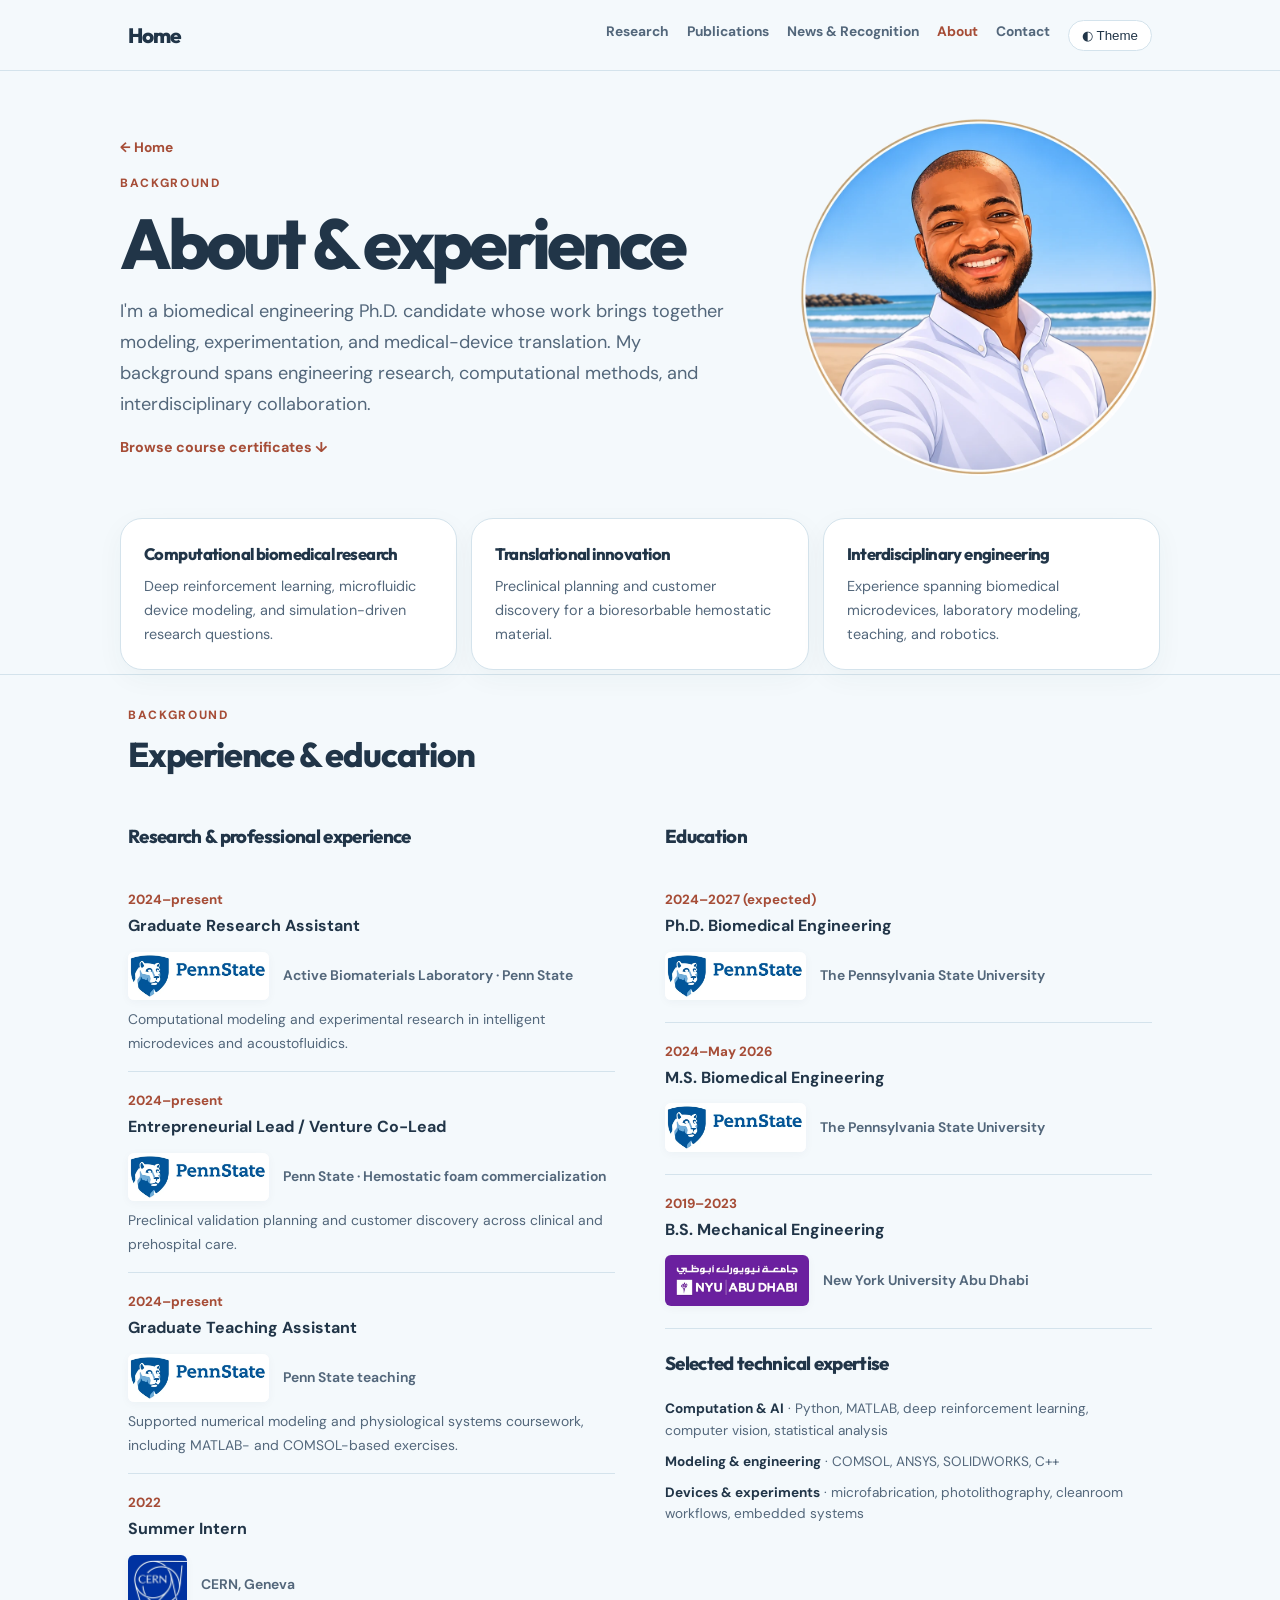
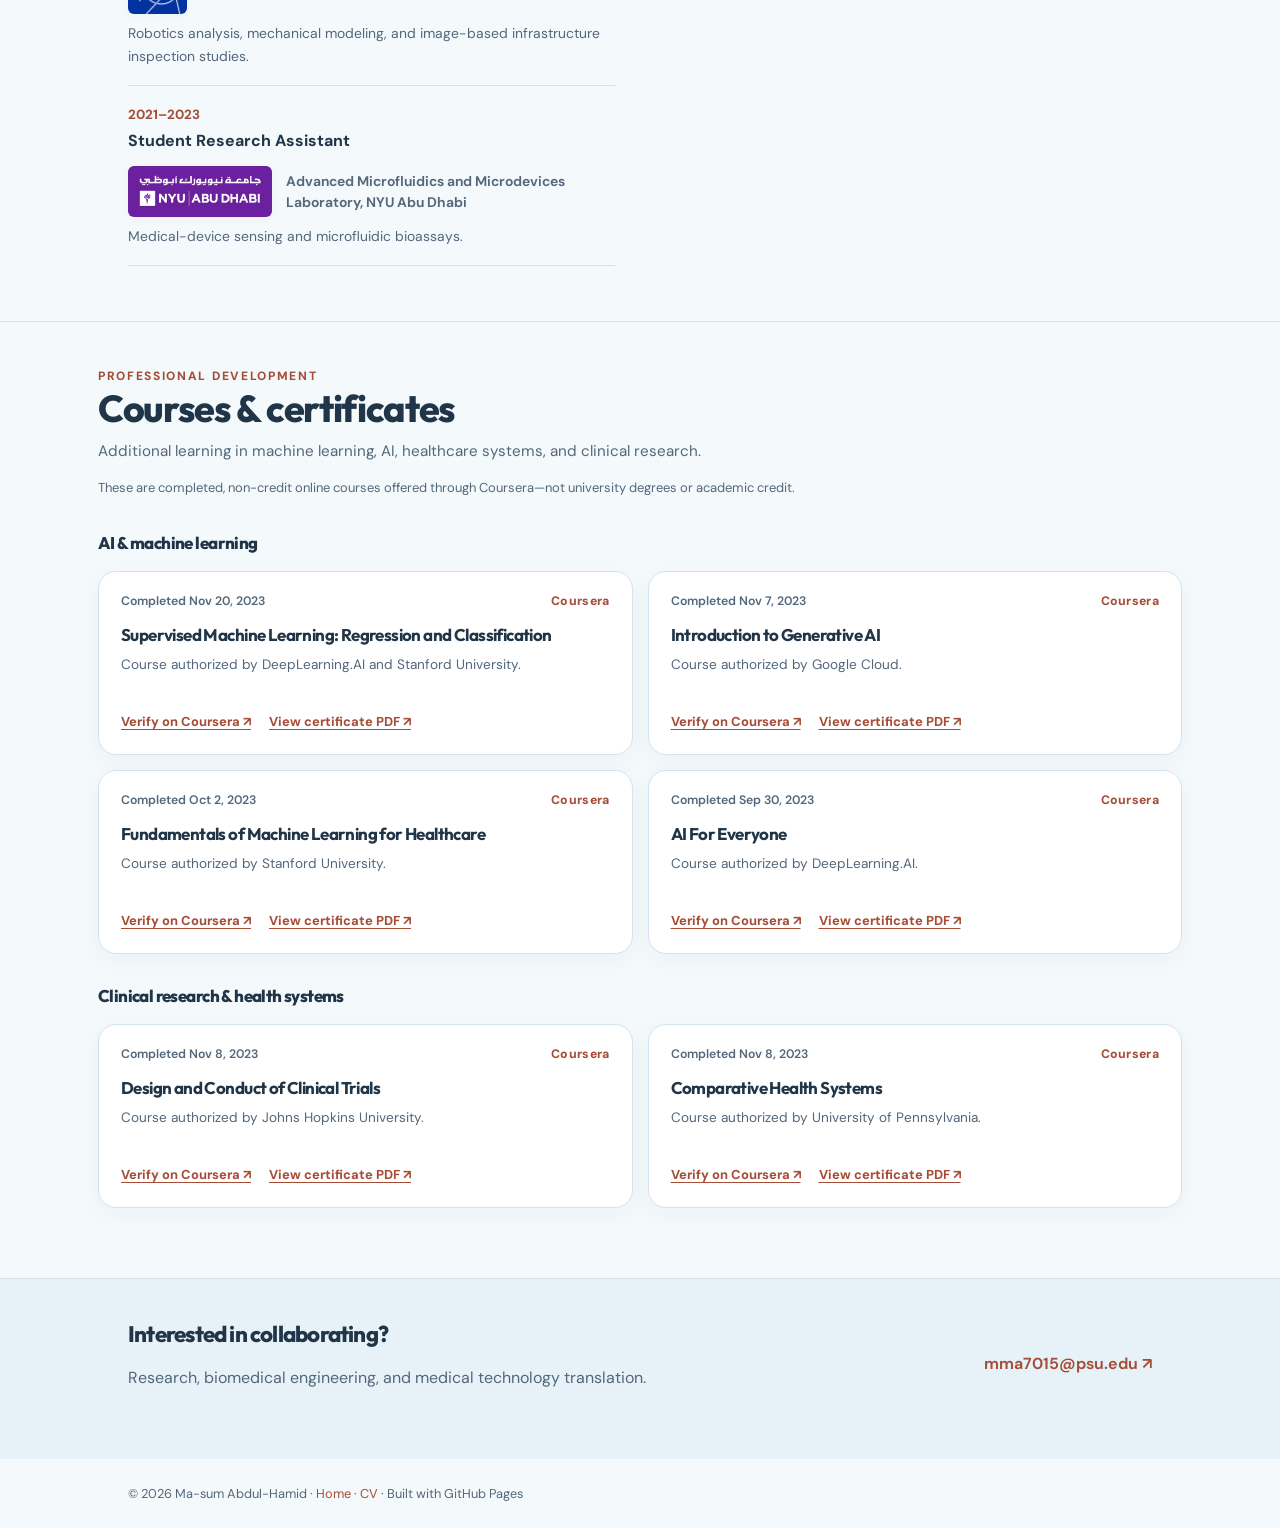
==== commit f7526226: "Remove unnecessary count badges and section numbering" ====
--- a/about.html
+++ b/about.html
@@ -62,8 +62,8 @@
  #portrait-frame .portrait-illustration{display:none!important}
  #portrait-frame .portrait-color-pass{opacity:1!important;filter:none!important;animation:none!important}
 }
-</style></head><body class="interior-page"><a class="skip" href="#main">Skip to content</a><header><nav class="wrap site-nav" aria-label="Main navigation"><a class="personal-brand" href="index.html" aria-label="Home">Home</a><button class="mobile-menu-toggle" id="mobile-menu-toggle" aria-expanded="false" aria-controls="primary-links" aria-label="Open navigation" type="button"><span class="menu-bars" aria-hidden="true"><span></span><span></span><span></span></span><span class="menu-word">Menu</span></button><div class="links" id="primary-links"><a href="research.html">Research</a><a href="publications.html">Publications</a><a href="news.html">News &amp; Recognition</a><a href="about.html" aria-current="page">About</a><a href="index.html#contact">Contact</a><button type="button" id="theme" aria-label="Toggle theme">◐ Theme</button></div></nav></header><main id="main"><div class="interior-hero about-with-portrait"><div class="about-hero-copy"><div class="subpage-index-link"><a href="index.html">← Home</a></div><div class="eyebrow">Background</div><h1>About &amp; experience</h1><p>I'm a biomedical engineering Ph.D. candidate whose work brings together modeling, experimentation, and medical-device translation. My background spans engineering research, computational methods, and interdisciplinary collaboration.</p><p class="certificates-jump"><a href="#certificates">Browse course certificates ↓</a></p></div><div class="about-portrait"><figure class="portrait-figure"><div class="portrait-stage" id="portrait-frame"><svg class="portrait-illustration" xmlns="http://www.w3.org/2000/svg" viewBox="0 0 700 700" preserveAspectRatio="xMidYMid meet" aria-hidden="true" focusable="false"><defs><clipPath id="portrait-circle-clip"><circle cx="350.0" cy="350.0" r="340.2"/></clipPath></defs><g clip-path="url(#portrait-circle-clip)" fill="none" stroke-linecap="round" stroke-linejoin="round"><path class="illustration-line" d="M52.0,191.0 L61.0,175.0 L83.0,144.0 L118.0,106.0 L156.0,75.0 L179.0,60.0 L215.0,41.0 L259.0,25.0 L289.0,18.0 L316.0,14.0 L373.0,13.0 L424.0,21.0 L460.0,32.0 L482.0,41.0 L524.0,64.0 L568.0,97.0 L606.0,136.0 L638.0,181.0 L649.0,201.0 L664.0,235.0 L671.0,256.0 L679.0,290.0 L683.0,335.0 L679.0,290.0 L674.0,267.0 L664.0,235.0 L649.0,200.0 L638.0,180.0 L606.0,135.0 L569.0,97.0 L525.0,64.0 L478.0,39.0 L424.0,21.0 L373.0,13.0 L316.0,14.0 L289.0,18.0 L259.0,25.0 L232.0,34.0 L206.0,45.0 L178.0,60.0 L155.0,75.0 L117.0,106.0 L83.0,143.0 L69.0,162.0" pathLength="1" style="--delay:0.35s;--draw:1.25s" stroke="#4f6577" stroke-width="2.25"/><path class="illustration-line" d="M242.0,107.0 L241.0,111.0 L237.0,114.0 L236.0,117.0 L237.0,119.0 L234.0,126.0 L232.0,139.0 L230.0,141.0 L227.0,141.0 L232.0,142.0 L234.0,153.0 L233.0,143.0 L231.0,140.0 L233.0,136.0 L234.0,126.0 L237.0,120.0 L237.0,115.0 L241.0,112.0 L242.0,113.0 L241.0,111.0 L244.0,108.0 L242.0,109.0" pathLength="1" style="--delay:0.64s;--draw:0.68s" stroke="#4f6577" stroke-width="1.65"/><path class="illustration-line" d="M354.0,100.0 L364.0,106.0 L380.0,112.0 L394.0,124.0 L381.0,112.0 L375.0,111.0" pathLength="1" style="--delay:0.36s;--draw:0.61s" stroke="#4f6577" stroke-width="1.65"/><path class="illustration-line" d="M309.0,66.0 L344.0,66.0 L363.0,71.0 L384.0,81.0 L397.0,90.0 L412.0,105.0 L423.0,124.0 L425.0,133.0 L423.0,124.0 L410.0,102.0 L399.0,91.0 L385.0,81.0 L363.0,71.0 L344.0,66.0" pathLength="1" style="--delay:0.34s;--draw:1.16s" stroke="#4f6577" stroke-width="2.25"/><path class="illustration-line" d="M396.0,157.0 L389.0,154.0 L382.0,154.0 L380.0,157.0 L373.0,157.0 L363.0,162.0 L359.0,174.0 L363.0,163.0 L371.0,158.0 L385.0,158.0 L381.0,156.0 L383.0,154.0 L389.0,154.0" pathLength="1" style="--delay:0.61s;--draw:0.63s" stroke="#4f6577" stroke-width="1.65"/><path class="illustration-line" d="M316.0,177.0 L309.0,172.0 L316.0,178.0 L315.0,180.0 L313.0,178.0 L313.0,180.0 L310.0,182.0 L296.0,180.0 L295.0,183.0 L271.0,182.0 L272.0,184.0 L270.0,186.0 L262.0,188.0 L254.0,197.0 L254.0,199.0 L250.0,201.0 L250.0,195.0 L267.0,174.0 L274.0,172.0 L283.0,172.0 L286.0,170.0 L299.0,170.0 L305.0,177.0 L308.0,177.0 L306.0,177.0 L300.0,170.0 L286.0,170.0 L283.0,172.0 L266.0,174.0 L252.0,191.0 L250.0,199.0 L248.0,200.0 L248.0,205.0 L249.0,200.0 L252.0,203.0 L257.0,194.0 L263.0,188.0 L271.0,186.0 L273.0,182.0 L296.0,183.0 L297.0,180.0 L311.0,182.0 L316.0,180.0" pathLength="1" style="--delay:0.86s;--draw:1.25s" stroke="#4f6577" stroke-width="2.25"/><path class="illustration-line" d="M369.0,171.0 L379.0,169.0 L383.0,166.0 L391.0,164.0 L402.0,164.0 L412.0,169.0 L417.0,174.0 L420.0,181.0 L418.0,176.0 L419.0,175.0 L410.0,167.0 L403.0,164.0 L391.0,164.0" pathLength="1" style="--delay:0.53s;--draw:0.67s" stroke="#4f6577" stroke-width="1.65"/><path class="illustration-line" d="M390.0,191.0 L391.0,187.0 L395.0,188.0 L390.0,187.0" pathLength="1" style="--delay:0.72s;--draw:0.37s" stroke="#4f6577" stroke-width="1.20"/><path class="illustration-line" d="M368.0,169.0 L365.0,170.0 L361.0,175.0 L365.0,170.0" pathLength="1" style="--delay:0.71s;--draw:0.38s" stroke="#4f6577" stroke-width="1.20"/><path class="illustration-line" d="M595.0,118.0 L610.0,134.0 L628.0,158.0 L610.0,134.0" pathLength="1" style="--delay:0.72s;--draw:0.59s" stroke="#4f6577" stroke-width="1.65"/><path class="illustration-line" d="M423.0,188.0 L419.0,187.0 L412.0,181.0 L396.0,178.0 L380.0,181.0 L369.0,187.0 L366.0,192.0 L370.0,187.0 L380.0,181.0 L396.0,178.0 L409.0,180.0 L421.0,189.0" pathLength="1" style="--delay:0.84s;--draw:0.71s" stroke="#4f6577" stroke-width="1.65"/><path class="illustration-line" d="M365.0,200.0 L380.0,205.0 L397.0,207.0 L407.0,205.0 L414.0,201.0 L416.0,201.0 L418.0,205.0 L424.0,205.0 L418.0,204.0 L419.0,201.0 L424.0,201.0 L413.0,201.0 L404.0,206.0 L397.0,207.0 L380.0,205.0" pathLength="1" style="--delay:0.92s;--draw:0.75s" stroke="#4f6577" stroke-width="1.65"/><path class="illustration-line" d="M317.0,204.0 L304.0,202.0 L286.0,203.0 L275.0,207.0 L263.0,215.0 L286.0,203.0 L304.0,202.0 L317.0,205.0 L308.0,207.0 L306.0,206.0 L302.0,209.0 L309.0,206.0 L317.0,206.0" pathLength="1" style="--delay:0.72s;--draw:0.74s" stroke="#4f6577" stroke-width="1.65"/><path class="illustration-line" d="M422.0,198.0 L417.0,197.0 L401.0,202.0 L383.0,201.0 L401.0,202.0 L418.0,197.0 L420.0,199.0" pathLength="1" style="--delay:0.75s;--draw:0.56s" stroke="#4f6577" stroke-width="1.65"/><path class="illustration-line" d="M392.0,153.0 L402.0,157.0 L405.0,160.0 L409.0,160.0 L417.0,167.0 L425.0,180.0 L427.0,193.0 L425.0,196.0 L416.0,193.0 L428.0,197.0 L425.0,196.0 L428.0,192.0 L426.0,191.0 L427.0,186.0 L425.0,180.0 L417.0,166.0 L411.0,161.0" pathLength="1" style="--delay:0.66s;--draw:0.79s" stroke="#4f6577" stroke-width="1.65"/><path class="illustration-line" d="M415.0,188.0 L403.0,184.0 L394.0,183.0 L374.0,189.0 L364.0,196.0 L380.0,196.0 L395.0,193.0 L399.0,194.0 L412.0,190.0 L415.0,191.0 L406.0,191.0 L398.0,194.0 L397.0,192.0 L402.0,188.0 L397.0,188.0 L398.0,191.0 L394.0,194.0 L380.0,196.0 L375.0,195.0 L367.0,197.0 L364.0,196.0 L377.0,188.0 L394.0,183.0 L403.0,184.0" pathLength="1" style="--delay:0.89s;--draw:1.04s" stroke="#4f6577" stroke-width="2.25"/><path class="illustration-line" d="M311.0,199.0 L305.0,197.0 L289.0,197.0 L279.0,200.0 L266.0,207.0 L255.0,218.0 L256.0,221.0 L259.0,222.0 L267.0,216.0 L280.0,215.0 L300.0,210.0 L280.0,215.0 L267.0,216.0 L259.0,222.0 L256.0,220.0 L256.0,218.0 L267.0,207.0 L279.0,200.0 L289.0,197.0 L305.0,197.0" pathLength="1" style="--delay:0.97s;--draw:0.96s" stroke="#4f6577" stroke-width="2.25"/><path class="illustration-line" d="M430.0,161.0 L430.0,165.0 L428.0,165.0 L433.0,190.0 L446.0,239.0 L448.0,257.0 L446.0,261.0 L447.0,270.0 L446.0,262.0 L448.0,257.0 L446.0,239.0 L433.0,190.0 L429.0,169.0" pathLength="1" style="--delay:0.71s;--draw:1.02s" stroke="#4f6577" stroke-width="2.25"/><path class="illustration-line" d="M358.0,67.0 L380.0,76.0 L358.0,67.0 L339.0,63.0 L305.0,64.0 L280.0,72.0 L261.0,84.0 L240.0,104.0 L227.0,122.0 L219.0,142.0 L219.0,176.0 L224.0,197.0 L232.0,220.0 L235.0,224.0 L228.0,226.0 L224.0,230.0 L226.0,250.0 L242.0,282.0 L243.0,290.0 L250.0,297.0 L252.0,306.0 L257.0,311.0 L258.0,317.0 L266.0,326.0 L267.0,330.0 L269.0,330.0 L274.0,335.0 L275.0,348.0 L274.0,335.0 L270.0,330.0 L266.0,328.0 L266.0,325.0 L257.0,315.0 L258.0,313.0 L255.0,306.0 L255.0,309.0 L253.0,307.0 L250.0,296.0 L243.0,290.0 L242.0,281.0 L226.0,250.0 L224.0,231.0 L227.0,228.0 L233.0,228.0 L227.0,228.0 L235.0,224.0 L229.0,212.0 L219.0,176.0 L219.0,142.0 L227.0,123.0 L240.0,105.0 L262.0,84.0 L281.0,72.0 L297.0,66.0 L312.0,63.0 L339.0,63.0" pathLength="1" style="--delay:0.71s;--draw:1.25s" stroke="#4f6577" stroke-width="2.25"/><path class="illustration-line" d="M441.0,211.0 L444.0,214.0 L446.0,221.0 L444.0,213.0" pathLength="1" style="--delay:0.73s;--draw:0.39s" stroke="#4f6577" stroke-width="1.20"/><path class="illustration-line" d="M443.0,195.0 L440.0,197.0 L439.0,201.0 L439.0,199.0 L443.0,195.0 L446.0,200.0 L448.0,221.0 L445.0,199.0 L446.0,195.0" pathLength="1" style="--delay:0.68s;--draw:0.54s" stroke="#4f6577" stroke-width="1.20"/><path class="illustration-line" d="M378.0,214.0 L383.0,215.0 L398.0,224.0 L393.0,220.0" pathLength="1" style="--delay:0.83s;--draw:0.46s" stroke="#4f6577" stroke-width="1.20"/><path class="illustration-line" d="M413.0,210.0 L414.0,214.0 L419.0,215.0 L426.0,220.0 L414.0,213.0 L414.0,210.0 L416.0,208.0 L425.0,209.0 L426.0,210.0 L415.0,208.0" pathLength="1" style="--delay:0.85s;--draw:0.50s" stroke="#4f6577" stroke-width="1.20"/><path class="illustration-line" d="M227.0,181.0 L231.0,182.0 L230.0,188.0 L235.0,196.0 L235.0,204.0 L237.0,208.0 L240.0,229.0 L253.0,289.0 L256.0,296.0 L263.0,297.0 L267.0,301.0 L264.0,297.0 L257.0,296.0 L254.0,291.0 L240.0,229.0 L239.0,218.0 L235.0,204.0 L235.0,196.0 L230.0,188.0 L231.0,182.0" pathLength="1" style="--delay:0.80s;--draw:1.15s" stroke="#4f6577" stroke-width="2.25"/><path class="illustration-line" d="M315.0,225.0 L302.0,237.0 L297.0,247.0 L302.0,238.0" pathLength="1" style="--delay:0.72s;--draw:0.50s" stroke="#4f6577" stroke-width="1.20"/><path class="illustration-line" d="M318.0,209.0 L298.0,223.0 L283.0,231.0 L280.0,231.0 L283.0,231.0 L299.0,223.0" pathLength="1" style="--delay:0.83s;--draw:0.60s" stroke="#4f6577" stroke-width="1.65"/><path class="illustration-line" d="M354.0,213.0 L362.0,215.0 L368.0,220.0 L372.0,220.0 L375.0,217.0 L380.0,217.0 L387.0,226.0 L386.0,233.0 L383.0,236.0 L386.0,234.0 L387.0,226.0 L385.0,221.0 L379.0,216.0 L373.0,218.0 L372.0,220.0 L369.0,220.0 L362.0,215.0" pathLength="1" style="--delay:0.80s;--draw:0.64s" stroke="#4f6577" stroke-width="1.65"/><path class="illustration-line" d="M228.0,234.0 L229.0,246.0 L233.0,258.0 L229.0,246.0 L228.0,235.0 L231.0,234.0 L234.0,236.0 L232.0,240.0 L235.0,245.0 L235.0,263.0 L239.0,271.0 L243.0,274.0 L238.0,269.0 L235.0,263.0 L235.0,244.0 L232.0,240.0 L234.0,236.0 L239.0,240.0 L240.0,236.0 L239.0,240.0 L234.0,235.0" pathLength="1" style="--delay:0.95s;--draw:0.83s" stroke="#4f6577" stroke-width="1.65"/><path class="illustration-line" d="M380.0,245.0 L388.0,247.0 L390.0,252.0 L391.0,248.0 L405.0,249.0 L390.0,249.0 L387.0,246.0" pathLength="1" style="--delay:1.09s;--draw:0.50s" stroke="#4f6577" stroke-width="1.20"/><path class="illustration-line" d="M405.0,247.0 L417.0,258.0 L416.0,263.0 L419.0,271.0 L418.0,280.0 L414.0,278.0 L413.0,279.0 L419.0,279.0 L419.0,271.0 L416.0,263.0 L417.0,257.0 L407.0,247.0" pathLength="1" style="--delay:1.05s;--draw:0.59s" stroke="#4f6577" stroke-width="1.65"/><path class="illustration-line" d="M389.0,281.0 L391.0,280.0 L397.0,282.0 L391.0,280.0" pathLength="1" style="--delay:1.04s;--draw:0.37s" stroke="#4f6577" stroke-width="1.20"/><path class="illustration-line" d="M310.0,240.0 L311.0,234.0 L315.0,229.0 L320.0,228.0 L326.0,230.0 L328.0,229.0 L330.0,225.0 L329.0,224.0 L327.0,229.0 L325.0,230.0 L318.0,228.0 L314.0,229.0 L311.0,233.0 L310.0,240.0 L314.0,248.0 L321.0,249.0 L324.0,247.0 L339.0,247.0 L350.0,252.0 L358.0,250.0 L370.0,239.0 L381.0,236.0 L369.0,239.0 L357.0,250.0 L350.0,252.0 L339.0,247.0 L324.0,247.0 L316.0,249.0 L312.0,245.0" pathLength="1" style="--delay:0.94s;--draw:1.03s" stroke="#4f6577" stroke-width="2.25"/><path class="illustration-line" d="M379.0,247.0 L368.0,247.0 L363.0,253.0 L360.0,254.0 L358.0,258.0 L354.0,259.0 L350.0,257.0 L335.0,256.0 L333.0,254.0 L327.0,255.0 L323.0,260.0 L328.0,255.0 L333.0,254.0 L334.0,256.0 L349.0,257.0 L352.0,259.0 L350.0,262.0 L355.0,258.0 L359.0,258.0 L360.0,260.0 L360.0,255.0 L369.0,247.0" pathLength="1" style="--delay:1.02s;--draw:0.72s" stroke="#4f6577" stroke-width="1.65"/><path class="illustration-line" d="M397.0,233.0 L418.0,252.0 L422.0,260.0 L418.0,251.0" pathLength="1" style="--delay:0.77s;--draw:0.54s" stroke="#4f6577" stroke-width="1.20"/><path class="illustration-line" d="M325.0,283.0 L327.0,286.0 L325.0,284.0 L327.0,282.0 L331.0,282.0 L333.0,284.0 L332.0,282.0" pathLength="1" style="--delay:1.18s;--draw:0.38s" stroke="#4f6577" stroke-width="1.20"/><path class="illustration-line" d="M404.0,268.0 L394.0,268.0 L394.0,273.0 L389.0,278.0 L387.0,271.0 L383.0,271.0 L380.0,275.0 L379.0,273.0 L375.0,273.0 L371.0,276.0 L366.0,276.0 L358.0,279.0 L335.0,282.0 L336.0,286.0 L335.0,283.0 L337.0,281.0 L359.0,279.0 L366.0,276.0 L372.0,276.0 L375.0,273.0 L381.0,275.0 L384.0,271.0 L387.0,272.0 L388.0,278.0 L386.0,281.0 L371.0,283.0 L366.0,287.0 L357.0,287.0 L354.0,289.0 L329.0,290.0 L327.0,288.0 L324.0,289.0 L320.0,285.0 L323.0,283.0 L321.0,283.0 L317.0,289.0 L314.0,289.0 L318.0,289.0 L320.0,285.0 L323.0,289.0 L326.0,288.0 L328.0,290.0 L325.0,291.0 L366.0,287.0 L372.0,285.0 L372.0,283.0 L378.0,283.0 L381.0,285.0 L384.0,284.0 L384.0,282.0 L393.0,275.0 L395.0,268.0 L402.0,267.0 L404.0,269.0 L398.0,284.0" pathLength="1" style="--delay:1.13s;--draw:1.25s" stroke="#4f6577" stroke-width="2.25"/><path class="illustration-line" d="M416.0,269.0 L412.0,264.0 L412.0,261.0 L408.0,261.0 L403.0,257.0 L393.0,254.0 L384.0,254.0 L370.0,258.0 L358.0,265.0 L335.0,265.0 L311.0,272.0 L303.0,280.0 L300.0,280.0 L298.0,282.0 L297.0,288.0 L299.0,291.0 L297.0,293.0 L296.0,292.0 L298.0,294.0 L297.0,293.0 L299.0,292.0 L297.0,287.0 L298.0,283.0 L301.0,280.0 L304.0,280.0 L312.0,272.0 L335.0,265.0 L358.0,265.0 L370.0,258.0 L385.0,254.0 L395.0,255.0 L401.0,258.0 L402.0,257.0 L408.0,262.0 L411.0,261.0 L412.0,265.0" pathLength="1" style="--delay:1.14s;--draw:1.22s" stroke="#4f6577" stroke-width="2.25"/><path class="illustration-line" d="M40.0,345.0 L28.0,348.0 L34.0,348.0 L35.0,346.0" pathLength="1" style="--delay:1.35s;--draw:0.40s" stroke="#4f6577" stroke-width="1.20"/><path class="illustration-line" d="M241.0,254.0 L238.0,260.0 L239.0,266.0 L246.0,273.0 L247.0,287.0 L250.0,294.0 L247.0,287.0 L245.0,270.0 L239.0,265.0 L238.0,261.0" pathLength="1" style="--delay:0.97s;--draw:0.59s" stroke="#4f6577" stroke-width="1.65"/><path class="illustration-line" d="M385.0,307.0 L381.0,306.0 L340.0,313.0 L381.0,306.0 L385.0,308.0 L383.0,311.0 L370.0,312.0 L358.0,316.0 L339.0,316.0 L358.0,316.0 L371.0,312.0 L384.0,311.0" pathLength="1" style="--delay:1.09s;--draw:0.91s" stroke="#4f6577" stroke-width="2.25"/><path class="illustration-line" d="M315.0,261.0 L303.0,268.0 L301.0,267.0 L292.0,276.0 L291.0,285.0 L295.0,295.0 L291.0,285.0 L292.0,277.0 L301.0,268.0" pathLength="1" style="--delay:0.87s;--draw:0.61s" stroke="#4f6577" stroke-width="1.65"/><path class="illustration-line" d="M95.0,345.0 L86.0,342.0 L74.0,345.0 L65.0,345.0 L62.0,347.0 L59.0,344.0 L42.0,344.0 L51.0,345.0 L53.0,349.0 L63.0,358.0 L60.0,360.0 L56.0,357.0 L57.0,359.0 L61.0,360.0 L63.0,359.0 L62.0,356.0 L53.0,348.0 L53.0,346.0 L56.0,344.0 L59.0,344.0 L64.0,349.0 L68.0,357.0 L72.0,359.0 L81.0,357.0 L75.0,352.0 L72.0,346.0 L86.0,342.0" pathLength="1" style="--delay:1.30s;--draw:0.91s" stroke="#4f6577" stroke-width="2.25"/><path class="illustration-line" d="M428.0,276.0 L428.0,281.0 L421.0,288.0 L423.0,292.0 L420.0,295.0 L416.0,296.0 L416.0,300.0 L412.0,304.0 L408.0,327.0 L410.0,312.0 L412.0,310.0 L413.0,317.0 L412.0,305.0 L416.0,301.0 L416.0,297.0 L423.0,293.0 L421.0,289.0 L428.0,282.0" pathLength="1" style="--delay:0.93s;--draw:0.72s" stroke="#4f6577" stroke-width="1.65"/><path class="illustration-line" d="M55.0,353.0 L54.0,355.0 L47.0,355.0 L45.0,360.0 L39.0,354.0 L44.0,350.0 L38.0,354.0 L31.0,352.0 L26.0,353.0 L24.0,357.0 L36.0,359.0 L36.0,355.0 L39.0,354.0 L40.0,357.0 L38.0,358.0 L45.0,360.0 L48.0,355.0 L55.0,355.0" pathLength="1" style="--delay:1.11s;--draw:0.63s" stroke="#4f6577" stroke-width="1.65"/><path class="illustration-line" d="M62.0,347.0 L65.0,345.0 L72.0,346.0 L75.0,353.0 L77.0,353.0 L80.0,357.0 L76.0,359.0 L70.0,358.0" pathLength="1" style="--delay:1.15s;--draw:0.47s" stroke="#4f6577" stroke-width="1.20"/><path class="illustration-line" d="M308.0,285.0 L310.0,290.0 L321.0,300.0 L331.0,305.0 L322.0,300.0 L310.0,289.0 L310.0,284.0 L318.0,284.0 L317.0,283.0" pathLength="1" style="--delay:0.94s;--draw:0.57s" stroke="#4f6577" stroke-width="1.65"/><path class="illustration-line" d="M271.0,307.0 L282.0,306.0 L291.0,314.0 L299.0,313.0 L291.0,314.0 L283.0,305.0 L281.0,307.0 L279.0,305.0 L278.0,307.0" pathLength="1" style="--delay:1.06s;--draw:0.53s" stroke="#4f6577" stroke-width="1.20"/><path class="illustration-line" d="M296.0,316.0 L300.0,318.0 L304.0,324.0 L306.0,322.0" pathLength="1" style="--delay:0.99s;--draw:0.40s" stroke="#4f6577" stroke-width="1.20"/><path class="illustration-line" d="M215.0,356.0 L186.0,357.0 L169.0,362.0 L164.0,362.0 L159.0,359.0 L159.0,361.0 L149.0,363.0 L135.0,362.0 L117.0,365.0 L99.0,364.0 L95.0,366.0 L88.0,366.0 L83.0,360.0 L85.0,363.0 L84.0,366.0 L15.0,368.0 L73.0,367.0 L85.0,365.0 L95.0,366.0 L99.0,364.0 L117.0,365.0 L135.0,362.0 L149.0,363.0 L157.0,362.0 L160.0,360.0 L169.0,362.0 L180.0,360.0 L186.0,357.0" pathLength="1" style="--delay:1.11s;--draw:1.25s" stroke="#4f6577" stroke-width="2.25"/><path class="illustration-line" d="M386.0,335.0 L381.0,336.0 L379.0,341.0 L373.0,338.0 L370.0,344.0 L366.0,340.0 L366.0,342.0 L370.0,344.0 L372.0,343.0 L372.0,340.0 L374.0,338.0 L380.0,341.0 L381.0,338.0" pathLength="1" style="--delay:1.09s;--draw:0.51s" stroke="#4f6577" stroke-width="1.20"/><path class="illustration-line" d="M372.0,319.0 L362.0,319.0 L352.0,322.0 L362.0,319.0" pathLength="1" style="--delay:1.01s;--draw:0.42s" stroke="#4f6577" stroke-width="1.20"/><path class="illustration-line" d="M143.0,354.0 L145.0,356.0 L155.0,356.0 L159.0,353.0 L165.0,357.0 L175.0,357.0 L165.0,357.0 L159.0,353.0 L155.0,356.0 L146.0,356.0" pathLength="1" style="--delay:1.22s;--draw:0.54s" stroke="#4f6577" stroke-width="1.20"/><path class="illustration-line" d="M109.0,353.0 L109.0,355.0 L114.0,358.0 L120.0,358.0 L123.0,354.0 L125.0,354.0 L128.0,360.0 L129.0,358.0 L138.0,357.0 L139.0,359.0 L137.0,354.0 L137.0,358.0 L129.0,358.0 L125.0,354.0 L122.0,354.0 L119.0,358.0 L114.0,358.0 L109.0,354.0 L115.0,352.0 L119.0,355.0 L115.0,352.0" pathLength="1" style="--delay:1.10s;--draw:0.64s" stroke="#4f6577" stroke-width="1.65"/><path class="illustration-line" d="M24.0,355.0 L27.0,353.0 L33.0,353.0 L36.0,358.0 L32.0,359.0 L25.0,357.0" pathLength="1" style="--delay:1.40s;--draw:0.41s" stroke="#4f6577" stroke-width="1.20"/><path class="illustration-line" d="M310.0,324.0 L313.0,329.0 L320.0,333.0 L321.0,338.0 L320.0,332.0 L314.0,329.0" pathLength="1" style="--delay:1.23s;--draw:0.44s" stroke="#4f6577" stroke-width="1.20"/><path class="illustration-line" d="M305.0,314.0 L309.0,319.0 L307.0,320.0 L309.0,319.0 L311.0,321.0" pathLength="1" style="--delay:1.02s;--draw:0.39s" stroke="#4f6577" stroke-width="1.20"/><path class="illustration-line" d="M276.0,338.0 L279.0,351.0 L296.0,362.0 L305.0,365.0 L293.0,360.0 L281.0,352.0 L277.0,347.0" pathLength="1" style="--delay:1.17s;--draw:0.59s" stroke="#4f6577" stroke-width="1.65"/><path class="illustration-line" d="M82.0,350.0 L84.0,347.0 L82.0,351.0 L92.0,357.0 L100.0,358.0 L102.0,356.0 L100.0,352.0 L92.0,352.0 L91.0,347.0 L90.0,349.0 L92.0,353.0 L97.0,352.0 L102.0,356.0 L99.0,358.0 L87.0,355.0" pathLength="1" style="--delay:1.20s;--draw:0.60s" stroke="#4f6577" stroke-width="1.65"/><path class="illustration-line" d="M391.0,332.0 L396.0,335.0 L401.0,334.0 L396.0,335.0" pathLength="1" style="--delay:1.15s;--draw:0.39s" stroke="#4f6577" stroke-width="1.20"/><path class="illustration-line" d="M366.0,334.0 L359.0,345.0 L341.0,339.0 L338.0,339.0 L335.0,344.0 L329.0,343.0 L335.0,344.0 L337.0,340.0 L340.0,339.0 L360.0,345.0" pathLength="1" style="--delay:1.09s;--draw:0.61s" stroke="#4f6577" stroke-width="1.65"/><path class="illustration-line" d="M130.0,353.0 L131.0,356.0 L132.0,354.0 L134.0,354.0 L134.0,351.0 L141.0,351.0 L135.0,351.0 L131.0,347.0 L134.0,351.0 L132.0,354.0" pathLength="1" style="--delay:1.38s;--draw:0.44s" stroke="#4f6577" stroke-width="1.20"/><path class="illustration-line" d="M12.0,342.0 L13.0,374.0 L15.0,385.0 L68.0,385.0 L78.0,383.0 L103.0,385.0 L132.0,385.0 L150.0,383.0 L251.0,384.0 L243.0,388.0 L239.0,392.0 L221.0,391.0 L198.0,393.0 L150.0,393.0 L144.0,391.0 L127.0,392.0 L122.0,390.0 L108.0,390.0 L93.0,394.0 L67.0,394.0 L63.0,392.0 L42.0,393.0 L38.0,391.0 L16.0,391.0 L17.0,402.0 L20.0,409.0 L75.0,409.0 L85.0,407.0 L96.0,409.0 L104.0,407.0 L119.0,408.0 L134.0,406.0 L119.0,408.0 L104.0,407.0 L96.0,409.0 L86.0,407.0 L75.0,409.0 L20.0,408.0 L17.0,402.0 L17.0,391.0 L38.0,391.0 L42.0,393.0 L63.0,392.0 L67.0,394.0 L93.0,394.0 L109.0,390.0 L122.0,390.0 L127.0,392.0 L144.0,391.0 L150.0,393.0 L198.0,393.0 L221.0,391.0 L239.0,392.0 L245.0,387.0 L251.0,385.0 L251.0,383.0 L150.0,383.0 L132.0,385.0 L78.0,383.0 L68.0,385.0 L16.0,385.0 L14.0,383.0 L12.0,346.0 L27.0,344.0 L31.0,345.0 L27.0,344.0 L14.0,346.0" pathLength="1" style="--delay:1.55s;--draw:1.25s" stroke="#4f6577" stroke-width="2.25"/><path class="illustration-line" d="M423.0,337.0 L420.0,339.0 L421.0,342.0 L417.0,349.0 L414.0,350.0 L410.0,355.0 L415.0,350.0 L417.0,350.0 L421.0,342.0 L420.0,340.0" pathLength="1" style="--delay:1.22s;--draw:0.47s" stroke="#4f6577" stroke-width="1.20"/><path class="illustration-line" d="M277.0,334.0 L280.0,340.0 L293.0,347.0 L298.0,352.0 L304.0,354.0 L308.0,358.0 L313.0,359.0 L315.0,362.0 L332.0,369.0 L351.0,374.0 L361.0,374.0 L363.0,372.0 L372.0,373.0 L377.0,372.0 L378.0,370.0 L386.0,371.0 L390.0,367.0 L400.0,365.0 L404.0,360.0 L411.0,357.0 L403.0,360.0 L400.0,364.0 L398.0,363.0 L394.0,367.0 L390.0,367.0 L386.0,370.0 L378.0,370.0 L372.0,373.0 L363.0,372.0 L360.0,374.0 L351.0,374.0 L341.0,372.0 L323.0,364.0 L317.0,363.0 L314.0,359.0 L309.0,358.0 L305.0,354.0 L299.0,352.0 L294.0,347.0 L281.0,340.0" pathLength="1" style="--delay:1.28s;--draw:1.25s" stroke="#4f6577" stroke-width="2.25"/><path class="illustration-line" d="M270.0,345.0 L275.0,352.0 L289.0,362.0 L357.0,401.0 L375.0,413.0 L386.0,426.0 L395.0,445.0 L411.0,454.0 L422.0,465.0 L426.0,472.0 L422.0,464.0 L406.0,450.0 L408.0,449.0 L407.0,448.0 L405.0,450.0 L395.0,444.0 L386.0,425.0 L376.0,413.0 L358.0,401.0 L290.0,362.0 L270.0,346.0 L272.0,343.0" pathLength="1" style="--delay:1.31s;--draw:1.25s" stroke="#4f6577" stroke-width="2.25"/><path class="illustration-line" d="M97.0,344.0 L101.0,345.0 L103.0,347.0 L102.0,349.0 L96.0,347.0 L103.0,349.0 L102.0,344.0 L104.0,342.0 L107.0,342.0 L110.0,346.0 L127.0,346.0 L136.0,344.0 L144.0,347.0 L263.0,344.0 L265.0,347.0 L253.0,386.0 L264.0,399.0 L283.0,413.0 L330.0,441.0 L358.0,464.0 L360.0,463.0 L363.0,455.0 L363.0,446.0 L358.0,432.0 L357.0,419.0 L359.0,414.0 L365.0,409.0 L367.0,411.0 L364.0,414.0 L365.0,418.0 L363.0,426.0 L365.0,434.0 L368.0,438.0 L375.0,439.0 L369.0,438.0 L365.0,433.0 L363.0,426.0 L365.0,418.0 L364.0,415.0 L367.0,411.0 L365.0,409.0 L362.0,410.0 L359.0,413.0 L357.0,419.0 L358.0,432.0 L363.0,446.0 L363.0,455.0 L358.0,464.0 L331.0,441.0 L287.0,415.0 L266.0,400.0 L255.0,389.0 L253.0,384.0 L261.0,363.0 L264.0,348.0 L270.0,342.0 L265.0,346.0 L264.0,344.0 L144.0,347.0 L136.0,344.0 L127.0,346.0 L111.0,346.0 L109.0,342.0 L103.0,342.0 L100.0,345.0" pathLength="1" style="--delay:1.24s;--draw:1.25s" stroke="#4f6577" stroke-width="2.25"/><path class="illustration-line" d="M253.0,391.0 L270.0,407.0 L323.0,442.0 L301.0,426.0 L276.0,411.0" pathLength="1" style="--delay:1.40s;--draw:0.82s" stroke="#4f6577" stroke-width="1.65"/><path class="illustration-line" d="M382.0,77.0 L412.0,101.0 L425.0,123.0 L435.0,188.0 L446.0,191.0 L441.0,190.0 L441.0,190.0 L451.0,209.0 L450.0,247.0 L452.0,258.0 L453.0,266.0 L451.0,282.0 L446.0,298.0 L443.0,305.0 L435.0,318.0 L428.0,330.0 L426.0,342.0 L682.0,374.0 L655.0,377.0 L642.0,377.0 L623.0,378.0 L578.0,380.0 L478.0,383.0 L477.0,382.0 L428.0,349.0 L425.0,389.0 L440.0,416.0 L430.0,451.0 L438.0,519.0 L476.0,627.0 L472.0,657.0 L401.0,679.0 L315.0,682.0 L254.0,668.0 L252.0,658.0 L240.0,629.0 L211.0,607.0 L243.0,634.0 L253.0,668.0 L326.0,683.0 L424.0,674.0 L480.0,653.0 L469.0,601.0 L429.0,488.0 L440.0,421.0 L435.0,401.0 L426.0,349.0 L486.0,390.0 L488.0,403.0 L482.0,423.0 L480.0,433.0 L480.0,433.0 L496.0,429.0 L552.0,458.0 L572.0,482.0 L591.0,531.0 L596.0,555.0 L603.0,557.0 L644.0,497.0 L673.0,421.0 L486.0,419.0 L489.0,408.0 L515.0,406.0 L679.0,397.0 L639.0,387.0 L611.0,391.0 L566.0,389.0 L524.0,389.0 L489.0,389.0 L487.0,388.0 L524.0,389.0 L579.0,387.0 L613.0,391.0 L640.0,387.0 L668.0,389.0 L680.0,391.0 L666.0,406.0 L505.0,408.0 L486.0,416.0 L488.0,421.0 L585.0,422.0 L649.0,420.0 L666.0,447.0 L644.0,496.0 L603.0,556.0 L593.0,549.0 L580.0,497.0 L553.0,458.0 L497.0,429.0 L482.0,423.0 L488.0,395.0 L479.0,383.0 L578.0,380.0 L623.0,378.0 L642.0,377.0 L655.0,377.0 L682.0,374.0 L427.0,342.0 L425.0,333.0 L432.0,321.0 L436.0,314.0 L443.0,305.0 L446.0,299.0 L449.0,290.0 L451.0,282.0 L453.0,266.0 L451.0,248.0 L451.0,223.0 L443.0,188.0 L429.0,136.0 L403.0,91.0" pathLength="1" style="--delay:1.33s;--draw:1.25s" stroke="#4f6577" stroke-width="2.25"/><path class="illustration-line" d="M247.0,389.0 L239.0,394.0 L227.0,406.0 L213.0,413.0 L191.0,430.0 L144.0,450.0 L127.0,463.0 L121.0,471.0 L107.0,484.0 L98.0,496.0 L89.0,513.0 L82.0,538.0 L80.0,540.0 L79.0,536.0 L81.0,529.0 L80.0,535.0 L78.0,537.0 L58.0,508.0 L43.0,480.0 L31.0,452.0 L21.0,420.0 L24.0,416.0 L197.0,418.0 L199.0,420.0 L194.0,424.0 L217.0,408.0 L171.0,408.0 L162.0,406.0 L147.0,407.0 L141.0,410.0 L126.0,410.0 L141.0,410.0 L147.0,407.0 L162.0,406.0 L171.0,408.0 L215.0,408.0 L213.0,411.0 L199.0,420.0 L197.0,418.0 L169.0,417.0 L22.0,417.0 L21.0,420.0 L27.0,441.0 L44.0,483.0 L65.0,520.0 L79.0,540.0 L81.0,540.0 L87.0,518.0 L98.0,497.0 L107.0,485.0 L121.0,472.0 L128.0,463.0 L152.0,446.0 L190.0,431.0 L209.0,416.0 L228.0,406.0" pathLength="1" style="--delay:1.69s;--draw:1.25s" stroke="#4f6577" stroke-width="2.25"/><path class="illustration-line" d="M423.0,342.0 L423.0,397.0 L418.0,417.0 L418.0,439.0 L418.0,417.0 L423.0,397.0" pathLength="1" style="--delay:1.29s;--draw:0.74s" stroke="#4f6577" stroke-width="1.65"/><path class="illustration-line" d="M197.0,447.0 L225.0,448.0 L260.0,457.0 L287.0,470.0 L316.0,490.0 L288.0,470.0 L260.0,457.0 L225.0,448.0" pathLength="1" style="--delay:1.43s;--draw:1.07s" stroke="#4f6577" stroke-width="2.25"/><path class="illustration-line" d="M481.0,388.0 L483.0,390.0 L481.0,388.0 L478.0,389.0 L475.0,394.0 L474.0,408.0 L467.0,432.0 L444.0,454.0 L435.0,470.0 L434.0,475.0 L437.0,466.0 L444.0,455.0 L461.0,440.0 L468.0,431.0 L475.0,403.0 L475.0,394.0" pathLength="1" style="--delay:1.64s;--draw:0.97s" stroke="#4f6577" stroke-width="2.25"/><path class="illustration-line" d="M372.0,444.0 L377.0,450.0 L402.0,471.0 L421.0,479.0 L403.0,471.0" pathLength="1" style="--delay:1.62s;--draw:0.67s" stroke="#4f6577" stroke-width="1.65"/><path class="illustration-line" d="M143.0,448.0 L130.0,457.0 L103.0,485.0 L92.0,501.0 L85.0,516.0 L82.0,527.0 L89.0,507.0 L100.0,489.0 L128.0,459.0" pathLength="1" style="--delay:1.56s;--draw:0.94s" stroke="#4f6577" stroke-width="2.25"/><path class="illustration-line" d="M253.0,399.0 L257.0,413.0 L263.0,426.0 L269.0,434.0 L276.0,435.0 L347.0,461.0 L356.0,466.0 L360.0,466.0 L364.0,463.0 L374.0,463.0 L390.0,469.0 L416.0,483.0 L423.0,491.0 L428.0,516.0 L437.0,534.0 L443.0,553.0 L437.0,534.0 L427.0,512.0 L423.0,490.0 L417.0,483.0 L386.0,467.0 L374.0,463.0 L363.0,463.0 L360.0,466.0 L357.0,466.0 L311.0,447.0 L270.0,434.0 L263.0,425.0 L256.0,410.0" pathLength="1" style="--delay:1.63s;--draw:1.25s" stroke="#4f6577" stroke-width="2.25"/><path class="illustration-line" d="M108.0,496.0 L123.0,481.0 L132.0,475.0 L143.0,470.0 L158.0,467.0 L177.0,468.0 L192.0,472.0 L209.0,481.0 L220.0,489.0 L238.0,507.0 L247.0,519.0 L259.0,541.0 L263.0,552.0 L268.0,577.0 L268.0,606.0 L264.0,628.0 L268.0,606.0 L268.0,577.0 L263.0,552.0 L258.0,538.0 L247.0,518.0 L238.0,506.0 L221.0,489.0 L195.0,473.0 L177.0,468.0 L158.0,467.0 L143.0,470.0 L131.0,475.0 L122.0,481.0" pathLength="1" style="--delay:1.59s;--draw:1.25s" stroke="#4f6577" stroke-width="2.25"/><path class="illustration-line" d="M687.0,323.0 L687.0,367.0 L685.0,387.0 L681.0,410.0 L670.0,449.0 L659.0,476.0 L638.0,515.0 L622.0,539.0 L597.0,570.0 L566.0,601.0 L547.0,617.0 L517.0,638.0 L481.0,658.0 L455.0,669.0 L430.0,677.0 L393.0,685.0 L365.0,687.0 L377.0,687.0 L410.0,682.0 L437.0,675.0 L477.0,660.0 L508.0,644.0 L536.0,626.0 L567.0,601.0 L596.0,572.0 L616.0,548.0 L638.0,516.0 L659.0,477.0 L670.0,449.0 L681.0,410.0 L685.0,387.0 L687.0,367.0" pathLength="1" style="--delay:1.89s;--draw:1.25s" stroke="#4f6577" stroke-width="2.25"/><path class="illustration-line" d="M666.0,469.0 L654.0,495.0 L637.0,524.0 L617.0,552.0 L594.0,579.0 L564.0,608.0 L536.0,630.0 L508.0,648.0 L486.0,659.0 L509.0,648.0 L537.0,630.0 L565.0,608.0 L594.0,580.0 L617.0,553.0 L637.0,525.0 L654.0,496.0" pathLength="1" style="--delay:2.13s;--draw:1.25s" stroke="#4f6577" stroke-width="2.25"/><path class="illustration-line" d="M90.0,566.0 L116.0,594.0 L155.0,626.0 L125.0,602.0" pathLength="1" style="--delay:2.16s;--draw:0.83s" stroke="#4f6577" stroke-width="1.65"/><path class="illustration-line" d="M38.0,479.0 L57.0,516.0 L84.0,554.0 L104.0,577.0 L143.0,613.0 L186.0,643.0 L219.0,660.0 L259.0,675.0 L285.0,681.0 L259.0,675.0 L224.0,662.0 L187.0,643.0 L144.0,613.0 L122.0,594.0 L84.0,553.0 L57.0,515.0" pathLength="1" style="--delay:2.12s;--draw:1.25s" stroke="#4f6577" stroke-width="2.25"/><path class="illustration-line" d="M227.0,560.0 L253.0,601.0 L261.0,621.0 L262.0,642.0 L257.0,656.0 L262.0,642.0 L261.0,621.0 L253.0,600.0" pathLength="1" style="--delay:2.01s;--draw:0.97s" stroke="#4f6577" stroke-width="2.25"/><path class="illustration-line" d="M572.0,510.0 L580.0,568.0 L580.0,582.0 L596.0,564.0 L583.0,578.0 L582.0,563.0 L587.0,548.0 L587.0,531.0 L587.0,548.0 L582.0,563.0 L582.0,578.0 L580.0,581.0 L580.0,568.0" pathLength="1" style="--delay:1.86s;--draw:1.19s" stroke="#4f6577" stroke-width="2.25"/></g><circle class="illustration-line outline-ring" cx="350.0" cy="350.0" r="341.6" pathLength="1" style="--delay:0.05s;--draw:2.45s" stroke="#b68e5c" stroke-width="2.7"/></svg><img class="portrait-cartoon portrait-color-pass" src="assets/portrait-beach-circle.webp" width="900" height="900" alt="Cartoon portrait of Ma-sum Abdul-Hamid smiling at the beach, inside a circular frame" fetchpriority="high" decoding="async"></div></figure></div></div><div class="about-overview"><article><h2>Computational biomedical research</h2><p>Deep reinforcement learning, microfluidic device modeling, and simulation-driven research questions.</p></article><article><h2>Translational innovation</h2><p>Preclinical planning and customer discovery for a bioresorbable hemostatic material.</p></article><article><h2>Interdisciplinary engineering</h2><p>Experience spanning biomedical microdevices, laboratory modeling, teaching, and robotics.</p></article></div><section id="background"><div class="wrap"><div class="eyebrow">04 / Background</div><h2>Experience & education</h2><div class="two"><div><h3>Research & professional experience</h3><div class="item"><small>2024–present</small><strong>Graduate Research Assistant</strong><div class="institution-identity"><img class="institution-logo logo-penn-state" src="assets/logo-penn-state.webp" alt="" loading="lazy" decoding="async"><span class="institution-label">Active Biomaterials Laboratory · Penn State</span></div><p>Computational modeling and experimental research in intelligent microdevices and acoustofluidics.</p></div><div class="item"><small>2024–present</small><strong>Entrepreneurial Lead / Venture Co-Lead</strong><div class="institution-identity"><img class="institution-logo logo-penn-state" src="assets/logo-penn-state.webp" alt="" loading="lazy" decoding="async"><span class="institution-label">Penn State · Hemostatic foam commercialization</span></div><p>Preclinical validation planning and customer discovery across clinical and prehospital care.</p></div><div class="item"><small>2024–present</small><strong>Graduate Teaching Assistant</strong><div class="institution-identity"><img class="institution-logo logo-penn-state" src="assets/logo-penn-state.webp" alt="" loading="lazy" decoding="async"><span class="institution-label">Penn State teaching</span></div><p>Supported numerical modeling and physiological systems coursework, including MATLAB- and COMSOL-based exercises.</p></div><div class="item"><small>2022</small><strong>Summer Intern</strong><div class="institution-identity"><img class="institution-logo logo-cern" src="assets/logo-cern.webp" alt="" loading="lazy" decoding="async"><span class="institution-label">CERN, Geneva</span></div><p>Robotics analysis, mechanical modeling, and image-based infrastructure inspection studies.</p></div><div class="item"><small>2021–2023</small><strong>Student Research Assistant</strong><div class="institution-identity"><img class="institution-logo logo-nyu-abu-dhabi" src="assets/logo-nyu-abu-dhabi.webp" alt="" loading="lazy" decoding="async"><span class="institution-label">Advanced Microfluidics and Microdevices Laboratory, NYU Abu Dhabi</span></div><p>Medical-device sensing and microfluidic bioassays.</p></div></div><div><h3>Education</h3><div class="item"><small>2024–2027 (expected)</small><strong>Ph.D. Biomedical Engineering</strong><div class="institution-identity"><img class="institution-logo logo-penn-state" src="assets/logo-penn-state.webp" alt="" loading="lazy" decoding="async"><span class="institution-label">The Pennsylvania State University</span></div></div><div class="item"><small>2024–May 2026</small><strong>M.S. Biomedical Engineering</strong><div class="institution-identity"><img class="institution-logo logo-penn-state" src="assets/logo-penn-state.webp" alt="" loading="lazy" decoding="async"><span class="institution-label">The Pennsylvania State University</span></div></div><div class="item"><small>2019–2023</small><strong>B.S. Mechanical Engineering</strong><div class="institution-identity"><img class="institution-logo logo-nyu-abu-dhabi" src="assets/logo-nyu-abu-dhabi.webp" alt="" loading="lazy" decoding="async"><span class="institution-label">New York University Abu Dhabi</span></div></div><h3>Selected technical expertise</h3><div class="skill-groups"><p><strong>Computation &amp; AI</strong> · Python, MATLAB, deep reinforcement learning, computer vision, statistical analysis</p><p><strong>Modeling &amp; engineering</strong> · COMSOL, ANSYS, SOLIDWORKS, C++</p><p><strong>Devices &amp; experiments</strong> · microfabrication, photolithography, cleanroom workflows, embedded systems</p></div></div></div></div></section>
-<section id="certificates" class="certification-section" aria-labelledby="certificates-title"><div class="wrap"><div class="eyebrow">05 / Professional development</div><div class="certificates-heading"><div><h2 id="certificates-title">Courses &amp; certificates</h2><p>Additional learning in machine learning, AI, healthcare systems, and clinical research.</p></div><span class="certificates-total">6 completed courses</span></div><p class="certificates-disclaimer">These are completed, non-credit online courses offered through Coursera—not university degrees or academic credit.</p><h3 class="certificate-category-title">AI &amp; machine learning</h3><div class="certificates-grid"><article class="certificate-card"><div class="certificate-card-meta"><span>Completed Nov 20, 2023</span><span class="certificate-provider">Coursera</span></div><h4>Supervised Machine Learning: Regression and Classification</h4><p>Course authorized by DeepLearning.AI and Stanford University.</p><div class="certificate-links"><a href="https://www.coursera.org/verify/2T9N9FXZ5A25" target="_blank" rel="noopener noreferrer" aria-label="Verify Supervised Machine Learning: Regression and Classification on Coursera">Verify on Coursera ↗</a><a href="assets/certificates/coursera-2T9N9FXZ5A25.pdf" target="_blank" rel="noopener noreferrer" aria-label="View PDF certificate for Supervised Machine Learning: Regression and Classification">View certificate PDF ↗</a></div></article>
+</style></head><body class="interior-page"><a class="skip" href="#main">Skip to content</a><header><nav class="wrap site-nav" aria-label="Main navigation"><a class="personal-brand" href="index.html" aria-label="Home">Home</a><button class="mobile-menu-toggle" id="mobile-menu-toggle" aria-expanded="false" aria-controls="primary-links" aria-label="Open navigation" type="button"><span class="menu-bars" aria-hidden="true"><span></span><span></span><span></span></span><span class="menu-word">Menu</span></button><div class="links" id="primary-links"><a href="research.html">Research</a><a href="publications.html">Publications</a><a href="news.html">News &amp; Recognition</a><a href="about.html" aria-current="page">About</a><a href="index.html#contact">Contact</a><button type="button" id="theme" aria-label="Toggle theme">◐ Theme</button></div></nav></header><main id="main"><div class="interior-hero about-with-portrait"><div class="about-hero-copy"><div class="subpage-index-link"><a href="index.html">← Home</a></div><div class="eyebrow">Background</div><h1>About &amp; experience</h1><p>I'm a biomedical engineering Ph.D. candidate whose work brings together modeling, experimentation, and medical-device translation. My background spans engineering research, computational methods, and interdisciplinary collaboration.</p><p class="certificates-jump"><a href="#certificates">Browse course certificates ↓</a></p></div><div class="about-portrait"><figure class="portrait-figure"><div class="portrait-stage" id="portrait-frame"><svg class="portrait-illustration" xmlns="http://www.w3.org/2000/svg" viewBox="0 0 700 700" preserveAspectRatio="xMidYMid meet" aria-hidden="true" focusable="false"><defs><clipPath id="portrait-circle-clip"><circle cx="350.0" cy="350.0" r="340.2"/></clipPath></defs><g clip-path="url(#portrait-circle-clip)" fill="none" stroke-linecap="round" stroke-linejoin="round"><path class="illustration-line" d="M52.0,191.0 L61.0,175.0 L83.0,144.0 L118.0,106.0 L156.0,75.0 L179.0,60.0 L215.0,41.0 L259.0,25.0 L289.0,18.0 L316.0,14.0 L373.0,13.0 L424.0,21.0 L460.0,32.0 L482.0,41.0 L524.0,64.0 L568.0,97.0 L606.0,136.0 L638.0,181.0 L649.0,201.0 L664.0,235.0 L671.0,256.0 L679.0,290.0 L683.0,335.0 L679.0,290.0 L674.0,267.0 L664.0,235.0 L649.0,200.0 L638.0,180.0 L606.0,135.0 L569.0,97.0 L525.0,64.0 L478.0,39.0 L424.0,21.0 L373.0,13.0 L316.0,14.0 L289.0,18.0 L259.0,25.0 L232.0,34.0 L206.0,45.0 L178.0,60.0 L155.0,75.0 L117.0,106.0 L83.0,143.0 L69.0,162.0" pathLength="1" style="--delay:0.35s;--draw:1.25s" stroke="#4f6577" stroke-width="2.25"/><path class="illustration-line" d="M242.0,107.0 L241.0,111.0 L237.0,114.0 L236.0,117.0 L237.0,119.0 L234.0,126.0 L232.0,139.0 L230.0,141.0 L227.0,141.0 L232.0,142.0 L234.0,153.0 L233.0,143.0 L231.0,140.0 L233.0,136.0 L234.0,126.0 L237.0,120.0 L237.0,115.0 L241.0,112.0 L242.0,113.0 L241.0,111.0 L244.0,108.0 L242.0,109.0" pathLength="1" style="--delay:0.64s;--draw:0.68s" stroke="#4f6577" stroke-width="1.65"/><path class="illustration-line" d="M354.0,100.0 L364.0,106.0 L380.0,112.0 L394.0,124.0 L381.0,112.0 L375.0,111.0" pathLength="1" style="--delay:0.36s;--draw:0.61s" stroke="#4f6577" stroke-width="1.65"/><path class="illustration-line" d="M309.0,66.0 L344.0,66.0 L363.0,71.0 L384.0,81.0 L397.0,90.0 L412.0,105.0 L423.0,124.0 L425.0,133.0 L423.0,124.0 L410.0,102.0 L399.0,91.0 L385.0,81.0 L363.0,71.0 L344.0,66.0" pathLength="1" style="--delay:0.34s;--draw:1.16s" stroke="#4f6577" stroke-width="2.25"/><path class="illustration-line" d="M396.0,157.0 L389.0,154.0 L382.0,154.0 L380.0,157.0 L373.0,157.0 L363.0,162.0 L359.0,174.0 L363.0,163.0 L371.0,158.0 L385.0,158.0 L381.0,156.0 L383.0,154.0 L389.0,154.0" pathLength="1" style="--delay:0.61s;--draw:0.63s" stroke="#4f6577" stroke-width="1.65"/><path class="illustration-line" d="M316.0,177.0 L309.0,172.0 L316.0,178.0 L315.0,180.0 L313.0,178.0 L313.0,180.0 L310.0,182.0 L296.0,180.0 L295.0,183.0 L271.0,182.0 L272.0,184.0 L270.0,186.0 L262.0,188.0 L254.0,197.0 L254.0,199.0 L250.0,201.0 L250.0,195.0 L267.0,174.0 L274.0,172.0 L283.0,172.0 L286.0,170.0 L299.0,170.0 L305.0,177.0 L308.0,177.0 L306.0,177.0 L300.0,170.0 L286.0,170.0 L283.0,172.0 L266.0,174.0 L252.0,191.0 L250.0,199.0 L248.0,200.0 L248.0,205.0 L249.0,200.0 L252.0,203.0 L257.0,194.0 L263.0,188.0 L271.0,186.0 L273.0,182.0 L296.0,183.0 L297.0,180.0 L311.0,182.0 L316.0,180.0" pathLength="1" style="--delay:0.86s;--draw:1.25s" stroke="#4f6577" stroke-width="2.25"/><path class="illustration-line" d="M369.0,171.0 L379.0,169.0 L383.0,166.0 L391.0,164.0 L402.0,164.0 L412.0,169.0 L417.0,174.0 L420.0,181.0 L418.0,176.0 L419.0,175.0 L410.0,167.0 L403.0,164.0 L391.0,164.0" pathLength="1" style="--delay:0.53s;--draw:0.67s" stroke="#4f6577" stroke-width="1.65"/><path class="illustration-line" d="M390.0,191.0 L391.0,187.0 L395.0,188.0 L390.0,187.0" pathLength="1" style="--delay:0.72s;--draw:0.37s" stroke="#4f6577" stroke-width="1.20"/><path class="illustration-line" d="M368.0,169.0 L365.0,170.0 L361.0,175.0 L365.0,170.0" pathLength="1" style="--delay:0.71s;--draw:0.38s" stroke="#4f6577" stroke-width="1.20"/><path class="illustration-line" d="M595.0,118.0 L610.0,134.0 L628.0,158.0 L610.0,134.0" pathLength="1" style="--delay:0.72s;--draw:0.59s" stroke="#4f6577" stroke-width="1.65"/><path class="illustration-line" d="M423.0,188.0 L419.0,187.0 L412.0,181.0 L396.0,178.0 L380.0,181.0 L369.0,187.0 L366.0,192.0 L370.0,187.0 L380.0,181.0 L396.0,178.0 L409.0,180.0 L421.0,189.0" pathLength="1" style="--delay:0.84s;--draw:0.71s" stroke="#4f6577" stroke-width="1.65"/><path class="illustration-line" d="M365.0,200.0 L380.0,205.0 L397.0,207.0 L407.0,205.0 L414.0,201.0 L416.0,201.0 L418.0,205.0 L424.0,205.0 L418.0,204.0 L419.0,201.0 L424.0,201.0 L413.0,201.0 L404.0,206.0 L397.0,207.0 L380.0,205.0" pathLength="1" style="--delay:0.92s;--draw:0.75s" stroke="#4f6577" stroke-width="1.65"/><path class="illustration-line" d="M317.0,204.0 L304.0,202.0 L286.0,203.0 L275.0,207.0 L263.0,215.0 L286.0,203.0 L304.0,202.0 L317.0,205.0 L308.0,207.0 L306.0,206.0 L302.0,209.0 L309.0,206.0 L317.0,206.0" pathLength="1" style="--delay:0.72s;--draw:0.74s" stroke="#4f6577" stroke-width="1.65"/><path class="illustration-line" d="M422.0,198.0 L417.0,197.0 L401.0,202.0 L383.0,201.0 L401.0,202.0 L418.0,197.0 L420.0,199.0" pathLength="1" style="--delay:0.75s;--draw:0.56s" stroke="#4f6577" stroke-width="1.65"/><path class="illustration-line" d="M392.0,153.0 L402.0,157.0 L405.0,160.0 L409.0,160.0 L417.0,167.0 L425.0,180.0 L427.0,193.0 L425.0,196.0 L416.0,193.0 L428.0,197.0 L425.0,196.0 L428.0,192.0 L426.0,191.0 L427.0,186.0 L425.0,180.0 L417.0,166.0 L411.0,161.0" pathLength="1" style="--delay:0.66s;--draw:0.79s" stroke="#4f6577" stroke-width="1.65"/><path class="illustration-line" d="M415.0,188.0 L403.0,184.0 L394.0,183.0 L374.0,189.0 L364.0,196.0 L380.0,196.0 L395.0,193.0 L399.0,194.0 L412.0,190.0 L415.0,191.0 L406.0,191.0 L398.0,194.0 L397.0,192.0 L402.0,188.0 L397.0,188.0 L398.0,191.0 L394.0,194.0 L380.0,196.0 L375.0,195.0 L367.0,197.0 L364.0,196.0 L377.0,188.0 L394.0,183.0 L403.0,184.0" pathLength="1" style="--delay:0.89s;--draw:1.04s" stroke="#4f6577" stroke-width="2.25"/><path class="illustration-line" d="M311.0,199.0 L305.0,197.0 L289.0,197.0 L279.0,200.0 L266.0,207.0 L255.0,218.0 L256.0,221.0 L259.0,222.0 L267.0,216.0 L280.0,215.0 L300.0,210.0 L280.0,215.0 L267.0,216.0 L259.0,222.0 L256.0,220.0 L256.0,218.0 L267.0,207.0 L279.0,200.0 L289.0,197.0 L305.0,197.0" pathLength="1" style="--delay:0.97s;--draw:0.96s" stroke="#4f6577" stroke-width="2.25"/><path class="illustration-line" d="M430.0,161.0 L430.0,165.0 L428.0,165.0 L433.0,190.0 L446.0,239.0 L448.0,257.0 L446.0,261.0 L447.0,270.0 L446.0,262.0 L448.0,257.0 L446.0,239.0 L433.0,190.0 L429.0,169.0" pathLength="1" style="--delay:0.71s;--draw:1.02s" stroke="#4f6577" stroke-width="2.25"/><path class="illustration-line" d="M358.0,67.0 L380.0,76.0 L358.0,67.0 L339.0,63.0 L305.0,64.0 L280.0,72.0 L261.0,84.0 L240.0,104.0 L227.0,122.0 L219.0,142.0 L219.0,176.0 L224.0,197.0 L232.0,220.0 L235.0,224.0 L228.0,226.0 L224.0,230.0 L226.0,250.0 L242.0,282.0 L243.0,290.0 L250.0,297.0 L252.0,306.0 L257.0,311.0 L258.0,317.0 L266.0,326.0 L267.0,330.0 L269.0,330.0 L274.0,335.0 L275.0,348.0 L274.0,335.0 L270.0,330.0 L266.0,328.0 L266.0,325.0 L257.0,315.0 L258.0,313.0 L255.0,306.0 L255.0,309.0 L253.0,307.0 L250.0,296.0 L243.0,290.0 L242.0,281.0 L226.0,250.0 L224.0,231.0 L227.0,228.0 L233.0,228.0 L227.0,228.0 L235.0,224.0 L229.0,212.0 L219.0,176.0 L219.0,142.0 L227.0,123.0 L240.0,105.0 L262.0,84.0 L281.0,72.0 L297.0,66.0 L312.0,63.0 L339.0,63.0" pathLength="1" style="--delay:0.71s;--draw:1.25s" stroke="#4f6577" stroke-width="2.25"/><path class="illustration-line" d="M441.0,211.0 L444.0,214.0 L446.0,221.0 L444.0,213.0" pathLength="1" style="--delay:0.73s;--draw:0.39s" stroke="#4f6577" stroke-width="1.20"/><path class="illustration-line" d="M443.0,195.0 L440.0,197.0 L439.0,201.0 L439.0,199.0 L443.0,195.0 L446.0,200.0 L448.0,221.0 L445.0,199.0 L446.0,195.0" pathLength="1" style="--delay:0.68s;--draw:0.54s" stroke="#4f6577" stroke-width="1.20"/><path class="illustration-line" d="M378.0,214.0 L383.0,215.0 L398.0,224.0 L393.0,220.0" pathLength="1" style="--delay:0.83s;--draw:0.46s" stroke="#4f6577" stroke-width="1.20"/><path class="illustration-line" d="M413.0,210.0 L414.0,214.0 L419.0,215.0 L426.0,220.0 L414.0,213.0 L414.0,210.0 L416.0,208.0 L425.0,209.0 L426.0,210.0 L415.0,208.0" pathLength="1" style="--delay:0.85s;--draw:0.50s" stroke="#4f6577" stroke-width="1.20"/><path class="illustration-line" d="M227.0,181.0 L231.0,182.0 L230.0,188.0 L235.0,196.0 L235.0,204.0 L237.0,208.0 L240.0,229.0 L253.0,289.0 L256.0,296.0 L263.0,297.0 L267.0,301.0 L264.0,297.0 L257.0,296.0 L254.0,291.0 L240.0,229.0 L239.0,218.0 L235.0,204.0 L235.0,196.0 L230.0,188.0 L231.0,182.0" pathLength="1" style="--delay:0.80s;--draw:1.15s" stroke="#4f6577" stroke-width="2.25"/><path class="illustration-line" d="M315.0,225.0 L302.0,237.0 L297.0,247.0 L302.0,238.0" pathLength="1" style="--delay:0.72s;--draw:0.50s" stroke="#4f6577" stroke-width="1.20"/><path class="illustration-line" d="M318.0,209.0 L298.0,223.0 L283.0,231.0 L280.0,231.0 L283.0,231.0 L299.0,223.0" pathLength="1" style="--delay:0.83s;--draw:0.60s" stroke="#4f6577" stroke-width="1.65"/><path class="illustration-line" d="M354.0,213.0 L362.0,215.0 L368.0,220.0 L372.0,220.0 L375.0,217.0 L380.0,217.0 L387.0,226.0 L386.0,233.0 L383.0,236.0 L386.0,234.0 L387.0,226.0 L385.0,221.0 L379.0,216.0 L373.0,218.0 L372.0,220.0 L369.0,220.0 L362.0,215.0" pathLength="1" style="--delay:0.80s;--draw:0.64s" stroke="#4f6577" stroke-width="1.65"/><path class="illustration-line" d="M228.0,234.0 L229.0,246.0 L233.0,258.0 L229.0,246.0 L228.0,235.0 L231.0,234.0 L234.0,236.0 L232.0,240.0 L235.0,245.0 L235.0,263.0 L239.0,271.0 L243.0,274.0 L238.0,269.0 L235.0,263.0 L235.0,244.0 L232.0,240.0 L234.0,236.0 L239.0,240.0 L240.0,236.0 L239.0,240.0 L234.0,235.0" pathLength="1" style="--delay:0.95s;--draw:0.83s" stroke="#4f6577" stroke-width="1.65"/><path class="illustration-line" d="M380.0,245.0 L388.0,247.0 L390.0,252.0 L391.0,248.0 L405.0,249.0 L390.0,249.0 L387.0,246.0" pathLength="1" style="--delay:1.09s;--draw:0.50s" stroke="#4f6577" stroke-width="1.20"/><path class="illustration-line" d="M405.0,247.0 L417.0,258.0 L416.0,263.0 L419.0,271.0 L418.0,280.0 L414.0,278.0 L413.0,279.0 L419.0,279.0 L419.0,271.0 L416.0,263.0 L417.0,257.0 L407.0,247.0" pathLength="1" style="--delay:1.05s;--draw:0.59s" stroke="#4f6577" stroke-width="1.65"/><path class="illustration-line" d="M389.0,281.0 L391.0,280.0 L397.0,282.0 L391.0,280.0" pathLength="1" style="--delay:1.04s;--draw:0.37s" stroke="#4f6577" stroke-width="1.20"/><path class="illustration-line" d="M310.0,240.0 L311.0,234.0 L315.0,229.0 L320.0,228.0 L326.0,230.0 L328.0,229.0 L330.0,225.0 L329.0,224.0 L327.0,229.0 L325.0,230.0 L318.0,228.0 L314.0,229.0 L311.0,233.0 L310.0,240.0 L314.0,248.0 L321.0,249.0 L324.0,247.0 L339.0,247.0 L350.0,252.0 L358.0,250.0 L370.0,239.0 L381.0,236.0 L369.0,239.0 L357.0,250.0 L350.0,252.0 L339.0,247.0 L324.0,247.0 L316.0,249.0 L312.0,245.0" pathLength="1" style="--delay:0.94s;--draw:1.03s" stroke="#4f6577" stroke-width="2.25"/><path class="illustration-line" d="M379.0,247.0 L368.0,247.0 L363.0,253.0 L360.0,254.0 L358.0,258.0 L354.0,259.0 L350.0,257.0 L335.0,256.0 L333.0,254.0 L327.0,255.0 L323.0,260.0 L328.0,255.0 L333.0,254.0 L334.0,256.0 L349.0,257.0 L352.0,259.0 L350.0,262.0 L355.0,258.0 L359.0,258.0 L360.0,260.0 L360.0,255.0 L369.0,247.0" pathLength="1" style="--delay:1.02s;--draw:0.72s" stroke="#4f6577" stroke-width="1.65"/><path class="illustration-line" d="M397.0,233.0 L418.0,252.0 L422.0,260.0 L418.0,251.0" pathLength="1" style="--delay:0.77s;--draw:0.54s" stroke="#4f6577" stroke-width="1.20"/><path class="illustration-line" d="M325.0,283.0 L327.0,286.0 L325.0,284.0 L327.0,282.0 L331.0,282.0 L333.0,284.0 L332.0,282.0" pathLength="1" style="--delay:1.18s;--draw:0.38s" stroke="#4f6577" stroke-width="1.20"/><path class="illustration-line" d="M404.0,268.0 L394.0,268.0 L394.0,273.0 L389.0,278.0 L387.0,271.0 L383.0,271.0 L380.0,275.0 L379.0,273.0 L375.0,273.0 L371.0,276.0 L366.0,276.0 L358.0,279.0 L335.0,282.0 L336.0,286.0 L335.0,283.0 L337.0,281.0 L359.0,279.0 L366.0,276.0 L372.0,276.0 L375.0,273.0 L381.0,275.0 L384.0,271.0 L387.0,272.0 L388.0,278.0 L386.0,281.0 L371.0,283.0 L366.0,287.0 L357.0,287.0 L354.0,289.0 L329.0,290.0 L327.0,288.0 L324.0,289.0 L320.0,285.0 L323.0,283.0 L321.0,283.0 L317.0,289.0 L314.0,289.0 L318.0,289.0 L320.0,285.0 L323.0,289.0 L326.0,288.0 L328.0,290.0 L325.0,291.0 L366.0,287.0 L372.0,285.0 L372.0,283.0 L378.0,283.0 L381.0,285.0 L384.0,284.0 L384.0,282.0 L393.0,275.0 L395.0,268.0 L402.0,267.0 L404.0,269.0 L398.0,284.0" pathLength="1" style="--delay:1.13s;--draw:1.25s" stroke="#4f6577" stroke-width="2.25"/><path class="illustration-line" d="M416.0,269.0 L412.0,264.0 L412.0,261.0 L408.0,261.0 L403.0,257.0 L393.0,254.0 L384.0,254.0 L370.0,258.0 L358.0,265.0 L335.0,265.0 L311.0,272.0 L303.0,280.0 L300.0,280.0 L298.0,282.0 L297.0,288.0 L299.0,291.0 L297.0,293.0 L296.0,292.0 L298.0,294.0 L297.0,293.0 L299.0,292.0 L297.0,287.0 L298.0,283.0 L301.0,280.0 L304.0,280.0 L312.0,272.0 L335.0,265.0 L358.0,265.0 L370.0,258.0 L385.0,254.0 L395.0,255.0 L401.0,258.0 L402.0,257.0 L408.0,262.0 L411.0,261.0 L412.0,265.0" pathLength="1" style="--delay:1.14s;--draw:1.22s" stroke="#4f6577" stroke-width="2.25"/><path class="illustration-line" d="M40.0,345.0 L28.0,348.0 L34.0,348.0 L35.0,346.0" pathLength="1" style="--delay:1.35s;--draw:0.40s" stroke="#4f6577" stroke-width="1.20"/><path class="illustration-line" d="M241.0,254.0 L238.0,260.0 L239.0,266.0 L246.0,273.0 L247.0,287.0 L250.0,294.0 L247.0,287.0 L245.0,270.0 L239.0,265.0 L238.0,261.0" pathLength="1" style="--delay:0.97s;--draw:0.59s" stroke="#4f6577" stroke-width="1.65"/><path class="illustration-line" d="M385.0,307.0 L381.0,306.0 L340.0,313.0 L381.0,306.0 L385.0,308.0 L383.0,311.0 L370.0,312.0 L358.0,316.0 L339.0,316.0 L358.0,316.0 L371.0,312.0 L384.0,311.0" pathLength="1" style="--delay:1.09s;--draw:0.91s" stroke="#4f6577" stroke-width="2.25"/><path class="illustration-line" d="M315.0,261.0 L303.0,268.0 L301.0,267.0 L292.0,276.0 L291.0,285.0 L295.0,295.0 L291.0,285.0 L292.0,277.0 L301.0,268.0" pathLength="1" style="--delay:0.87s;--draw:0.61s" stroke="#4f6577" stroke-width="1.65"/><path class="illustration-line" d="M95.0,345.0 L86.0,342.0 L74.0,345.0 L65.0,345.0 L62.0,347.0 L59.0,344.0 L42.0,344.0 L51.0,345.0 L53.0,349.0 L63.0,358.0 L60.0,360.0 L56.0,357.0 L57.0,359.0 L61.0,360.0 L63.0,359.0 L62.0,356.0 L53.0,348.0 L53.0,346.0 L56.0,344.0 L59.0,344.0 L64.0,349.0 L68.0,357.0 L72.0,359.0 L81.0,357.0 L75.0,352.0 L72.0,346.0 L86.0,342.0" pathLength="1" style="--delay:1.30s;--draw:0.91s" stroke="#4f6577" stroke-width="2.25"/><path class="illustration-line" d="M428.0,276.0 L428.0,281.0 L421.0,288.0 L423.0,292.0 L420.0,295.0 L416.0,296.0 L416.0,300.0 L412.0,304.0 L408.0,327.0 L410.0,312.0 L412.0,310.0 L413.0,317.0 L412.0,305.0 L416.0,301.0 L416.0,297.0 L423.0,293.0 L421.0,289.0 L428.0,282.0" pathLength="1" style="--delay:0.93s;--draw:0.72s" stroke="#4f6577" stroke-width="1.65"/><path class="illustration-line" d="M55.0,353.0 L54.0,355.0 L47.0,355.0 L45.0,360.0 L39.0,354.0 L44.0,350.0 L38.0,354.0 L31.0,352.0 L26.0,353.0 L24.0,357.0 L36.0,359.0 L36.0,355.0 L39.0,354.0 L40.0,357.0 L38.0,358.0 L45.0,360.0 L48.0,355.0 L55.0,355.0" pathLength="1" style="--delay:1.11s;--draw:0.63s" stroke="#4f6577" stroke-width="1.65"/><path class="illustration-line" d="M62.0,347.0 L65.0,345.0 L72.0,346.0 L75.0,353.0 L77.0,353.0 L80.0,357.0 L76.0,359.0 L70.0,358.0" pathLength="1" style="--delay:1.15s;--draw:0.47s" stroke="#4f6577" stroke-width="1.20"/><path class="illustration-line" d="M308.0,285.0 L310.0,290.0 L321.0,300.0 L331.0,305.0 L322.0,300.0 L310.0,289.0 L310.0,284.0 L318.0,284.0 L317.0,283.0" pathLength="1" style="--delay:0.94s;--draw:0.57s" stroke="#4f6577" stroke-width="1.65"/><path class="illustration-line" d="M271.0,307.0 L282.0,306.0 L291.0,314.0 L299.0,313.0 L291.0,314.0 L283.0,305.0 L281.0,307.0 L279.0,305.0 L278.0,307.0" pathLength="1" style="--delay:1.06s;--draw:0.53s" stroke="#4f6577" stroke-width="1.20"/><path class="illustration-line" d="M296.0,316.0 L300.0,318.0 L304.0,324.0 L306.0,322.0" pathLength="1" style="--delay:0.99s;--draw:0.40s" stroke="#4f6577" stroke-width="1.20"/><path class="illustration-line" d="M215.0,356.0 L186.0,357.0 L169.0,362.0 L164.0,362.0 L159.0,359.0 L159.0,361.0 L149.0,363.0 L135.0,362.0 L117.0,365.0 L99.0,364.0 L95.0,366.0 L88.0,366.0 L83.0,360.0 L85.0,363.0 L84.0,366.0 L15.0,368.0 L73.0,367.0 L85.0,365.0 L95.0,366.0 L99.0,364.0 L117.0,365.0 L135.0,362.0 L149.0,363.0 L157.0,362.0 L160.0,360.0 L169.0,362.0 L180.0,360.0 L186.0,357.0" pathLength="1" style="--delay:1.11s;--draw:1.25s" stroke="#4f6577" stroke-width="2.25"/><path class="illustration-line" d="M386.0,335.0 L381.0,336.0 L379.0,341.0 L373.0,338.0 L370.0,344.0 L366.0,340.0 L366.0,342.0 L370.0,344.0 L372.0,343.0 L372.0,340.0 L374.0,338.0 L380.0,341.0 L381.0,338.0" pathLength="1" style="--delay:1.09s;--draw:0.51s" stroke="#4f6577" stroke-width="1.20"/><path class="illustration-line" d="M372.0,319.0 L362.0,319.0 L352.0,322.0 L362.0,319.0" pathLength="1" style="--delay:1.01s;--draw:0.42s" stroke="#4f6577" stroke-width="1.20"/><path class="illustration-line" d="M143.0,354.0 L145.0,356.0 L155.0,356.0 L159.0,353.0 L165.0,357.0 L175.0,357.0 L165.0,357.0 L159.0,353.0 L155.0,356.0 L146.0,356.0" pathLength="1" style="--delay:1.22s;--draw:0.54s" stroke="#4f6577" stroke-width="1.20"/><path class="illustration-line" d="M109.0,353.0 L109.0,355.0 L114.0,358.0 L120.0,358.0 L123.0,354.0 L125.0,354.0 L128.0,360.0 L129.0,358.0 L138.0,357.0 L139.0,359.0 L137.0,354.0 L137.0,358.0 L129.0,358.0 L125.0,354.0 L122.0,354.0 L119.0,358.0 L114.0,358.0 L109.0,354.0 L115.0,352.0 L119.0,355.0 L115.0,352.0" pathLength="1" style="--delay:1.10s;--draw:0.64s" stroke="#4f6577" stroke-width="1.65"/><path class="illustration-line" d="M24.0,355.0 L27.0,353.0 L33.0,353.0 L36.0,358.0 L32.0,359.0 L25.0,357.0" pathLength="1" style="--delay:1.40s;--draw:0.41s" stroke="#4f6577" stroke-width="1.20"/><path class="illustration-line" d="M310.0,324.0 L313.0,329.0 L320.0,333.0 L321.0,338.0 L320.0,332.0 L314.0,329.0" pathLength="1" style="--delay:1.23s;--draw:0.44s" stroke="#4f6577" stroke-width="1.20"/><path class="illustration-line" d="M305.0,314.0 L309.0,319.0 L307.0,320.0 L309.0,319.0 L311.0,321.0" pathLength="1" style="--delay:1.02s;--draw:0.39s" stroke="#4f6577" stroke-width="1.20"/><path class="illustration-line" d="M276.0,338.0 L279.0,351.0 L296.0,362.0 L305.0,365.0 L293.0,360.0 L281.0,352.0 L277.0,347.0" pathLength="1" style="--delay:1.17s;--draw:0.59s" stroke="#4f6577" stroke-width="1.65"/><path class="illustration-line" d="M82.0,350.0 L84.0,347.0 L82.0,351.0 L92.0,357.0 L100.0,358.0 L102.0,356.0 L100.0,352.0 L92.0,352.0 L91.0,347.0 L90.0,349.0 L92.0,353.0 L97.0,352.0 L102.0,356.0 L99.0,358.0 L87.0,355.0" pathLength="1" style="--delay:1.20s;--draw:0.60s" stroke="#4f6577" stroke-width="1.65"/><path class="illustration-line" d="M391.0,332.0 L396.0,335.0 L401.0,334.0 L396.0,335.0" pathLength="1" style="--delay:1.15s;--draw:0.39s" stroke="#4f6577" stroke-width="1.20"/><path class="illustration-line" d="M366.0,334.0 L359.0,345.0 L341.0,339.0 L338.0,339.0 L335.0,344.0 L329.0,343.0 L335.0,344.0 L337.0,340.0 L340.0,339.0 L360.0,345.0" pathLength="1" style="--delay:1.09s;--draw:0.61s" stroke="#4f6577" stroke-width="1.65"/><path class="illustration-line" d="M130.0,353.0 L131.0,356.0 L132.0,354.0 L134.0,354.0 L134.0,351.0 L141.0,351.0 L135.0,351.0 L131.0,347.0 L134.0,351.0 L132.0,354.0" pathLength="1" style="--delay:1.38s;--draw:0.44s" stroke="#4f6577" stroke-width="1.20"/><path class="illustration-line" d="M12.0,342.0 L13.0,374.0 L15.0,385.0 L68.0,385.0 L78.0,383.0 L103.0,385.0 L132.0,385.0 L150.0,383.0 L251.0,384.0 L243.0,388.0 L239.0,392.0 L221.0,391.0 L198.0,393.0 L150.0,393.0 L144.0,391.0 L127.0,392.0 L122.0,390.0 L108.0,390.0 L93.0,394.0 L67.0,394.0 L63.0,392.0 L42.0,393.0 L38.0,391.0 L16.0,391.0 L17.0,402.0 L20.0,409.0 L75.0,409.0 L85.0,407.0 L96.0,409.0 L104.0,407.0 L119.0,408.0 L134.0,406.0 L119.0,408.0 L104.0,407.0 L96.0,409.0 L86.0,407.0 L75.0,409.0 L20.0,408.0 L17.0,402.0 L17.0,391.0 L38.0,391.0 L42.0,393.0 L63.0,392.0 L67.0,394.0 L93.0,394.0 L109.0,390.0 L122.0,390.0 L127.0,392.0 L144.0,391.0 L150.0,393.0 L198.0,393.0 L221.0,391.0 L239.0,392.0 L245.0,387.0 L251.0,385.0 L251.0,383.0 L150.0,383.0 L132.0,385.0 L78.0,383.0 L68.0,385.0 L16.0,385.0 L14.0,383.0 L12.0,346.0 L27.0,344.0 L31.0,345.0 L27.0,344.0 L14.0,346.0" pathLength="1" style="--delay:1.55s;--draw:1.25s" stroke="#4f6577" stroke-width="2.25"/><path class="illustration-line" d="M423.0,337.0 L420.0,339.0 L421.0,342.0 L417.0,349.0 L414.0,350.0 L410.0,355.0 L415.0,350.0 L417.0,350.0 L421.0,342.0 L420.0,340.0" pathLength="1" style="--delay:1.22s;--draw:0.47s" stroke="#4f6577" stroke-width="1.20"/><path class="illustration-line" d="M277.0,334.0 L280.0,340.0 L293.0,347.0 L298.0,352.0 L304.0,354.0 L308.0,358.0 L313.0,359.0 L315.0,362.0 L332.0,369.0 L351.0,374.0 L361.0,374.0 L363.0,372.0 L372.0,373.0 L377.0,372.0 L378.0,370.0 L386.0,371.0 L390.0,367.0 L400.0,365.0 L404.0,360.0 L411.0,357.0 L403.0,360.0 L400.0,364.0 L398.0,363.0 L394.0,367.0 L390.0,367.0 L386.0,370.0 L378.0,370.0 L372.0,373.0 L363.0,372.0 L360.0,374.0 L351.0,374.0 L341.0,372.0 L323.0,364.0 L317.0,363.0 L314.0,359.0 L309.0,358.0 L305.0,354.0 L299.0,352.0 L294.0,347.0 L281.0,340.0" pathLength="1" style="--delay:1.28s;--draw:1.25s" stroke="#4f6577" stroke-width="2.25"/><path class="illustration-line" d="M270.0,345.0 L275.0,352.0 L289.0,362.0 L357.0,401.0 L375.0,413.0 L386.0,426.0 L395.0,445.0 L411.0,454.0 L422.0,465.0 L426.0,472.0 L422.0,464.0 L406.0,450.0 L408.0,449.0 L407.0,448.0 L405.0,450.0 L395.0,444.0 L386.0,425.0 L376.0,413.0 L358.0,401.0 L290.0,362.0 L270.0,346.0 L272.0,343.0" pathLength="1" style="--delay:1.31s;--draw:1.25s" stroke="#4f6577" stroke-width="2.25"/><path class="illustration-line" d="M97.0,344.0 L101.0,345.0 L103.0,347.0 L102.0,349.0 L96.0,347.0 L103.0,349.0 L102.0,344.0 L104.0,342.0 L107.0,342.0 L110.0,346.0 L127.0,346.0 L136.0,344.0 L144.0,347.0 L263.0,344.0 L265.0,347.0 L253.0,386.0 L264.0,399.0 L283.0,413.0 L330.0,441.0 L358.0,464.0 L360.0,463.0 L363.0,455.0 L363.0,446.0 L358.0,432.0 L357.0,419.0 L359.0,414.0 L365.0,409.0 L367.0,411.0 L364.0,414.0 L365.0,418.0 L363.0,426.0 L365.0,434.0 L368.0,438.0 L375.0,439.0 L369.0,438.0 L365.0,433.0 L363.0,426.0 L365.0,418.0 L364.0,415.0 L367.0,411.0 L365.0,409.0 L362.0,410.0 L359.0,413.0 L357.0,419.0 L358.0,432.0 L363.0,446.0 L363.0,455.0 L358.0,464.0 L331.0,441.0 L287.0,415.0 L266.0,400.0 L255.0,389.0 L253.0,384.0 L261.0,363.0 L264.0,348.0 L270.0,342.0 L265.0,346.0 L264.0,344.0 L144.0,347.0 L136.0,344.0 L127.0,346.0 L111.0,346.0 L109.0,342.0 L103.0,342.0 L100.0,345.0" pathLength="1" style="--delay:1.24s;--draw:1.25s" stroke="#4f6577" stroke-width="2.25"/><path class="illustration-line" d="M253.0,391.0 L270.0,407.0 L323.0,442.0 L301.0,426.0 L276.0,411.0" pathLength="1" style="--delay:1.40s;--draw:0.82s" stroke="#4f6577" stroke-width="1.65"/><path class="illustration-line" d="M382.0,77.0 L412.0,101.0 L425.0,123.0 L435.0,188.0 L446.0,191.0 L441.0,190.0 L441.0,190.0 L451.0,209.0 L450.0,247.0 L452.0,258.0 L453.0,266.0 L451.0,282.0 L446.0,298.0 L443.0,305.0 L435.0,318.0 L428.0,330.0 L426.0,342.0 L682.0,374.0 L655.0,377.0 L642.0,377.0 L623.0,378.0 L578.0,380.0 L478.0,383.0 L477.0,382.0 L428.0,349.0 L425.0,389.0 L440.0,416.0 L430.0,451.0 L438.0,519.0 L476.0,627.0 L472.0,657.0 L401.0,679.0 L315.0,682.0 L254.0,668.0 L252.0,658.0 L240.0,629.0 L211.0,607.0 L243.0,634.0 L253.0,668.0 L326.0,683.0 L424.0,674.0 L480.0,653.0 L469.0,601.0 L429.0,488.0 L440.0,421.0 L435.0,401.0 L426.0,349.0 L486.0,390.0 L488.0,403.0 L482.0,423.0 L480.0,433.0 L480.0,433.0 L496.0,429.0 L552.0,458.0 L572.0,482.0 L591.0,531.0 L596.0,555.0 L603.0,557.0 L644.0,497.0 L673.0,421.0 L486.0,419.0 L489.0,408.0 L515.0,406.0 L679.0,397.0 L639.0,387.0 L611.0,391.0 L566.0,389.0 L524.0,389.0 L489.0,389.0 L487.0,388.0 L524.0,389.0 L579.0,387.0 L613.0,391.0 L640.0,387.0 L668.0,389.0 L680.0,391.0 L666.0,406.0 L505.0,408.0 L486.0,416.0 L488.0,421.0 L585.0,422.0 L649.0,420.0 L666.0,447.0 L644.0,496.0 L603.0,556.0 L593.0,549.0 L580.0,497.0 L553.0,458.0 L497.0,429.0 L482.0,423.0 L488.0,395.0 L479.0,383.0 L578.0,380.0 L623.0,378.0 L642.0,377.0 L655.0,377.0 L682.0,374.0 L427.0,342.0 L425.0,333.0 L432.0,321.0 L436.0,314.0 L443.0,305.0 L446.0,299.0 L449.0,290.0 L451.0,282.0 L453.0,266.0 L451.0,248.0 L451.0,223.0 L443.0,188.0 L429.0,136.0 L403.0,91.0" pathLength="1" style="--delay:1.33s;--draw:1.25s" stroke="#4f6577" stroke-width="2.25"/><path class="illustration-line" d="M247.0,389.0 L239.0,394.0 L227.0,406.0 L213.0,413.0 L191.0,430.0 L144.0,450.0 L127.0,463.0 L121.0,471.0 L107.0,484.0 L98.0,496.0 L89.0,513.0 L82.0,538.0 L80.0,540.0 L79.0,536.0 L81.0,529.0 L80.0,535.0 L78.0,537.0 L58.0,508.0 L43.0,480.0 L31.0,452.0 L21.0,420.0 L24.0,416.0 L197.0,418.0 L199.0,420.0 L194.0,424.0 L217.0,408.0 L171.0,408.0 L162.0,406.0 L147.0,407.0 L141.0,410.0 L126.0,410.0 L141.0,410.0 L147.0,407.0 L162.0,406.0 L171.0,408.0 L215.0,408.0 L213.0,411.0 L199.0,420.0 L197.0,418.0 L169.0,417.0 L22.0,417.0 L21.0,420.0 L27.0,441.0 L44.0,483.0 L65.0,520.0 L79.0,540.0 L81.0,540.0 L87.0,518.0 L98.0,497.0 L107.0,485.0 L121.0,472.0 L128.0,463.0 L152.0,446.0 L190.0,431.0 L209.0,416.0 L228.0,406.0" pathLength="1" style="--delay:1.69s;--draw:1.25s" stroke="#4f6577" stroke-width="2.25"/><path class="illustration-line" d="M423.0,342.0 L423.0,397.0 L418.0,417.0 L418.0,439.0 L418.0,417.0 L423.0,397.0" pathLength="1" style="--delay:1.29s;--draw:0.74s" stroke="#4f6577" stroke-width="1.65"/><path class="illustration-line" d="M197.0,447.0 L225.0,448.0 L260.0,457.0 L287.0,470.0 L316.0,490.0 L288.0,470.0 L260.0,457.0 L225.0,448.0" pathLength="1" style="--delay:1.43s;--draw:1.07s" stroke="#4f6577" stroke-width="2.25"/><path class="illustration-line" d="M481.0,388.0 L483.0,390.0 L481.0,388.0 L478.0,389.0 L475.0,394.0 L474.0,408.0 L467.0,432.0 L444.0,454.0 L435.0,470.0 L434.0,475.0 L437.0,466.0 L444.0,455.0 L461.0,440.0 L468.0,431.0 L475.0,403.0 L475.0,394.0" pathLength="1" style="--delay:1.64s;--draw:0.97s" stroke="#4f6577" stroke-width="2.25"/><path class="illustration-line" d="M372.0,444.0 L377.0,450.0 L402.0,471.0 L421.0,479.0 L403.0,471.0" pathLength="1" style="--delay:1.62s;--draw:0.67s" stroke="#4f6577" stroke-width="1.65"/><path class="illustration-line" d="M143.0,448.0 L130.0,457.0 L103.0,485.0 L92.0,501.0 L85.0,516.0 L82.0,527.0 L89.0,507.0 L100.0,489.0 L128.0,459.0" pathLength="1" style="--delay:1.56s;--draw:0.94s" stroke="#4f6577" stroke-width="2.25"/><path class="illustration-line" d="M253.0,399.0 L257.0,413.0 L263.0,426.0 L269.0,434.0 L276.0,435.0 L347.0,461.0 L356.0,466.0 L360.0,466.0 L364.0,463.0 L374.0,463.0 L390.0,469.0 L416.0,483.0 L423.0,491.0 L428.0,516.0 L437.0,534.0 L443.0,553.0 L437.0,534.0 L427.0,512.0 L423.0,490.0 L417.0,483.0 L386.0,467.0 L374.0,463.0 L363.0,463.0 L360.0,466.0 L357.0,466.0 L311.0,447.0 L270.0,434.0 L263.0,425.0 L256.0,410.0" pathLength="1" style="--delay:1.63s;--draw:1.25s" stroke="#4f6577" stroke-width="2.25"/><path class="illustration-line" d="M108.0,496.0 L123.0,481.0 L132.0,475.0 L143.0,470.0 L158.0,467.0 L177.0,468.0 L192.0,472.0 L209.0,481.0 L220.0,489.0 L238.0,507.0 L247.0,519.0 L259.0,541.0 L263.0,552.0 L268.0,577.0 L268.0,606.0 L264.0,628.0 L268.0,606.0 L268.0,577.0 L263.0,552.0 L258.0,538.0 L247.0,518.0 L238.0,506.0 L221.0,489.0 L195.0,473.0 L177.0,468.0 L158.0,467.0 L143.0,470.0 L131.0,475.0 L122.0,481.0" pathLength="1" style="--delay:1.59s;--draw:1.25s" stroke="#4f6577" stroke-width="2.25"/><path class="illustration-line" d="M687.0,323.0 L687.0,367.0 L685.0,387.0 L681.0,410.0 L670.0,449.0 L659.0,476.0 L638.0,515.0 L622.0,539.0 L597.0,570.0 L566.0,601.0 L547.0,617.0 L517.0,638.0 L481.0,658.0 L455.0,669.0 L430.0,677.0 L393.0,685.0 L365.0,687.0 L377.0,687.0 L410.0,682.0 L437.0,675.0 L477.0,660.0 L508.0,644.0 L536.0,626.0 L567.0,601.0 L596.0,572.0 L616.0,548.0 L638.0,516.0 L659.0,477.0 L670.0,449.0 L681.0,410.0 L685.0,387.0 L687.0,367.0" pathLength="1" style="--delay:1.89s;--draw:1.25s" stroke="#4f6577" stroke-width="2.25"/><path class="illustration-line" d="M666.0,469.0 L654.0,495.0 L637.0,524.0 L617.0,552.0 L594.0,579.0 L564.0,608.0 L536.0,630.0 L508.0,648.0 L486.0,659.0 L509.0,648.0 L537.0,630.0 L565.0,608.0 L594.0,580.0 L617.0,553.0 L637.0,525.0 L654.0,496.0" pathLength="1" style="--delay:2.13s;--draw:1.25s" stroke="#4f6577" stroke-width="2.25"/><path class="illustration-line" d="M90.0,566.0 L116.0,594.0 L155.0,626.0 L125.0,602.0" pathLength="1" style="--delay:2.16s;--draw:0.83s" stroke="#4f6577" stroke-width="1.65"/><path class="illustration-line" d="M38.0,479.0 L57.0,516.0 L84.0,554.0 L104.0,577.0 L143.0,613.0 L186.0,643.0 L219.0,660.0 L259.0,675.0 L285.0,681.0 L259.0,675.0 L224.0,662.0 L187.0,643.0 L144.0,613.0 L122.0,594.0 L84.0,553.0 L57.0,515.0" pathLength="1" style="--delay:2.12s;--draw:1.25s" stroke="#4f6577" stroke-width="2.25"/><path class="illustration-line" d="M227.0,560.0 L253.0,601.0 L261.0,621.0 L262.0,642.0 L257.0,656.0 L262.0,642.0 L261.0,621.0 L253.0,600.0" pathLength="1" style="--delay:2.01s;--draw:0.97s" stroke="#4f6577" stroke-width="2.25"/><path class="illustration-line" d="M572.0,510.0 L580.0,568.0 L580.0,582.0 L596.0,564.0 L583.0,578.0 L582.0,563.0 L587.0,548.0 L587.0,531.0 L587.0,548.0 L582.0,563.0 L582.0,578.0 L580.0,581.0 L580.0,568.0" pathLength="1" style="--delay:1.86s;--draw:1.19s" stroke="#4f6577" stroke-width="2.25"/></g><circle class="illustration-line outline-ring" cx="350.0" cy="350.0" r="341.6" pathLength="1" style="--delay:0.05s;--draw:2.45s" stroke="#b68e5c" stroke-width="2.7"/></svg><img class="portrait-cartoon portrait-color-pass" src="assets/portrait-beach-circle.webp" width="900" height="900" alt="Cartoon portrait of Ma-sum Abdul-Hamid smiling at the beach, inside a circular frame" fetchpriority="high" decoding="async"></div></figure></div></div><div class="about-overview"><article><h2>Computational biomedical research</h2><p>Deep reinforcement learning, microfluidic device modeling, and simulation-driven research questions.</p></article><article><h2>Translational innovation</h2><p>Preclinical planning and customer discovery for a bioresorbable hemostatic material.</p></article><article><h2>Interdisciplinary engineering</h2><p>Experience spanning biomedical microdevices, laboratory modeling, teaching, and robotics.</p></article></div><section id="background"><div class="wrap"><div class="eyebrow">Background</div><h2>Experience & education</h2><div class="two"><div><h3>Research & professional experience</h3><div class="item"><small>2024–present</small><strong>Graduate Research Assistant</strong><div class="institution-identity"><img class="institution-logo logo-penn-state" src="assets/logo-penn-state.webp" alt="" loading="lazy" decoding="async"><span class="institution-label">Active Biomaterials Laboratory · Penn State</span></div><p>Computational modeling and experimental research in intelligent microdevices and acoustofluidics.</p></div><div class="item"><small>2024–present</small><strong>Entrepreneurial Lead / Venture Co-Lead</strong><div class="institution-identity"><img class="institution-logo logo-penn-state" src="assets/logo-penn-state.webp" alt="" loading="lazy" decoding="async"><span class="institution-label">Penn State · Hemostatic foam commercialization</span></div><p>Preclinical validation planning and customer discovery across clinical and prehospital care.</p></div><div class="item"><small>2024–present</small><strong>Graduate Teaching Assistant</strong><div class="institution-identity"><img class="institution-logo logo-penn-state" src="assets/logo-penn-state.webp" alt="" loading="lazy" decoding="async"><span class="institution-label">Penn State teaching</span></div><p>Supported numerical modeling and physiological systems coursework, including MATLAB- and COMSOL-based exercises.</p></div><div class="item"><small>2022</small><strong>Summer Intern</strong><div class="institution-identity"><img class="institution-logo logo-cern" src="assets/logo-cern.webp" alt="" loading="lazy" decoding="async"><span class="institution-label">CERN, Geneva</span></div><p>Robotics analysis, mechanical modeling, and image-based infrastructure inspection studies.</p></div><div class="item"><small>2021–2023</small><strong>Student Research Assistant</strong><div class="institution-identity"><img class="institution-logo logo-nyu-abu-dhabi" src="assets/logo-nyu-abu-dhabi.webp" alt="" loading="lazy" decoding="async"><span class="institution-label">Advanced Microfluidics and Microdevices Laboratory, NYU Abu Dhabi</span></div><p>Medical-device sensing and microfluidic bioassays.</p></div></div><div><h3>Education</h3><div class="item"><small>2024–2027 (expected)</small><strong>Ph.D. Biomedical Engineering</strong><div class="institution-identity"><img class="institution-logo logo-penn-state" src="assets/logo-penn-state.webp" alt="" loading="lazy" decoding="async"><span class="institution-label">The Pennsylvania State University</span></div></div><div class="item"><small>2024–May 2026</small><strong>M.S. Biomedical Engineering</strong><div class="institution-identity"><img class="institution-logo logo-penn-state" src="assets/logo-penn-state.webp" alt="" loading="lazy" decoding="async"><span class="institution-label">The Pennsylvania State University</span></div></div><div class="item"><small>2019–2023</small><strong>B.S. Mechanical Engineering</strong><div class="institution-identity"><img class="institution-logo logo-nyu-abu-dhabi" src="assets/logo-nyu-abu-dhabi.webp" alt="" loading="lazy" decoding="async"><span class="institution-label">New York University Abu Dhabi</span></div></div><h3>Selected technical expertise</h3><div class="skill-groups"><p><strong>Computation &amp; AI</strong> · Python, MATLAB, deep reinforcement learning, computer vision, statistical analysis</p><p><strong>Modeling &amp; engineering</strong> · COMSOL, ANSYS, SOLIDWORKS, C++</p><p><strong>Devices &amp; experiments</strong> · microfabrication, photolithography, cleanroom workflows, embedded systems</p></div></div></div></div></section>
+<section id="certificates" class="certification-section" aria-labelledby="certificates-title"><div class="wrap"><div class="eyebrow">Professional development</div><div class="certificates-heading"><div><h2 id="certificates-title">Courses &amp; certificates</h2><p>Additional learning in machine learning, AI, healthcare systems, and clinical research.</p></div></div><p class="certificates-disclaimer">These are completed, non-credit online courses offered through Coursera—not university degrees or academic credit.</p><h3 class="certificate-category-title">AI &amp; machine learning</h3><div class="certificates-grid"><article class="certificate-card"><div class="certificate-card-meta"><span>Completed Nov 20, 2023</span><span class="certificate-provider">Coursera</span></div><h4>Supervised Machine Learning: Regression and Classification</h4><p>Course authorized by DeepLearning.AI and Stanford University.</p><div class="certificate-links"><a href="https://www.coursera.org/verify/2T9N9FXZ5A25" target="_blank" rel="noopener noreferrer" aria-label="Verify Supervised Machine Learning: Regression and Classification on Coursera">Verify on Coursera ↗</a><a href="assets/certificates/coursera-2T9N9FXZ5A25.pdf" target="_blank" rel="noopener noreferrer" aria-label="View PDF certificate for Supervised Machine Learning: Regression and Classification">View certificate PDF ↗</a></div></article>
 <article class="certificate-card"><div class="certificate-card-meta"><span>Completed Nov 7, 2023</span><span class="certificate-provider">Coursera</span></div><h4>Introduction to Generative AI</h4><p>Course authorized by Google Cloud.</p><div class="certificate-links"><a href="https://www.coursera.org/verify/PGNAW8PS67VN" target="_blank" rel="noopener noreferrer" aria-label="Verify Introduction to Generative AI on Coursera">Verify on Coursera ↗</a><a href="assets/certificates/coursera-PGNAW8PS67VN.pdf" target="_blank" rel="noopener noreferrer" aria-label="View PDF certificate for Introduction to Generative AI">View certificate PDF ↗</a></div></article>
 <article class="certificate-card"><div class="certificate-card-meta"><span>Completed Oct 2, 2023</span><span class="certificate-provider">Coursera</span></div><h4>Fundamentals of Machine Learning for Healthcare</h4><p>Course authorized by Stanford University.</p><div class="certificate-links"><a href="https://www.coursera.org/verify/W3ZNBPEWWZ69" target="_blank" rel="noopener noreferrer" aria-label="Verify Fundamentals of Machine Learning for Healthcare on Coursera">Verify on Coursera ↗</a><a href="assets/certificates/coursera-W3ZNBPEWWZ69.pdf" target="_blank" rel="noopener noreferrer" aria-label="View PDF certificate for Fundamentals of Machine Learning for Healthcare">View certificate PDF ↗</a></div></article>
 <article class="certificate-card"><div class="certificate-card-meta"><span>Completed Sep 30, 2023</span><span class="certificate-provider">Coursera</span></div><h4>AI For Everyone</h4><p>Course authorized by DeepLearning.AI.</p><div class="certificate-links"><a href="https://www.coursera.org/verify/42A6QDWJGDHA" target="_blank" rel="noopener noreferrer" aria-label="Verify AI For Everyone on Coursera">Verify on Coursera ↗</a><a href="assets/certificates/coursera-42A6QDWJGDHA.pdf" target="_blank" rel="noopener noreferrer" aria-label="View PDF certificate for AI For Everyone">View certificate PDF ↗</a></div></article></div><h3 class="certificate-category-title">Clinical research &amp; health systems</h3><div class="certificates-grid"><article class="certificate-card"><div class="certificate-card-meta"><span>Completed Nov 8, 2023</span><span class="certificate-provider">Coursera</span></div><h4>Design and Conduct of Clinical Trials</h4><p>Course authorized by Johns Hopkins University.</p><div class="certificate-links"><a href="https://www.coursera.org/verify/CZC8LM7RFRXY" target="_blank" rel="noopener noreferrer" aria-label="Verify Design and Conduct of Clinical Trials on Coursera">Verify on Coursera ↗</a><a href="assets/certificates/coursera-CZC8LM7RFRXY.pdf" target="_blank" rel="noopener noreferrer" aria-label="View PDF certificate for Design and Conduct of Clinical Trials">View certificate PDF ↗</a></div></article>
